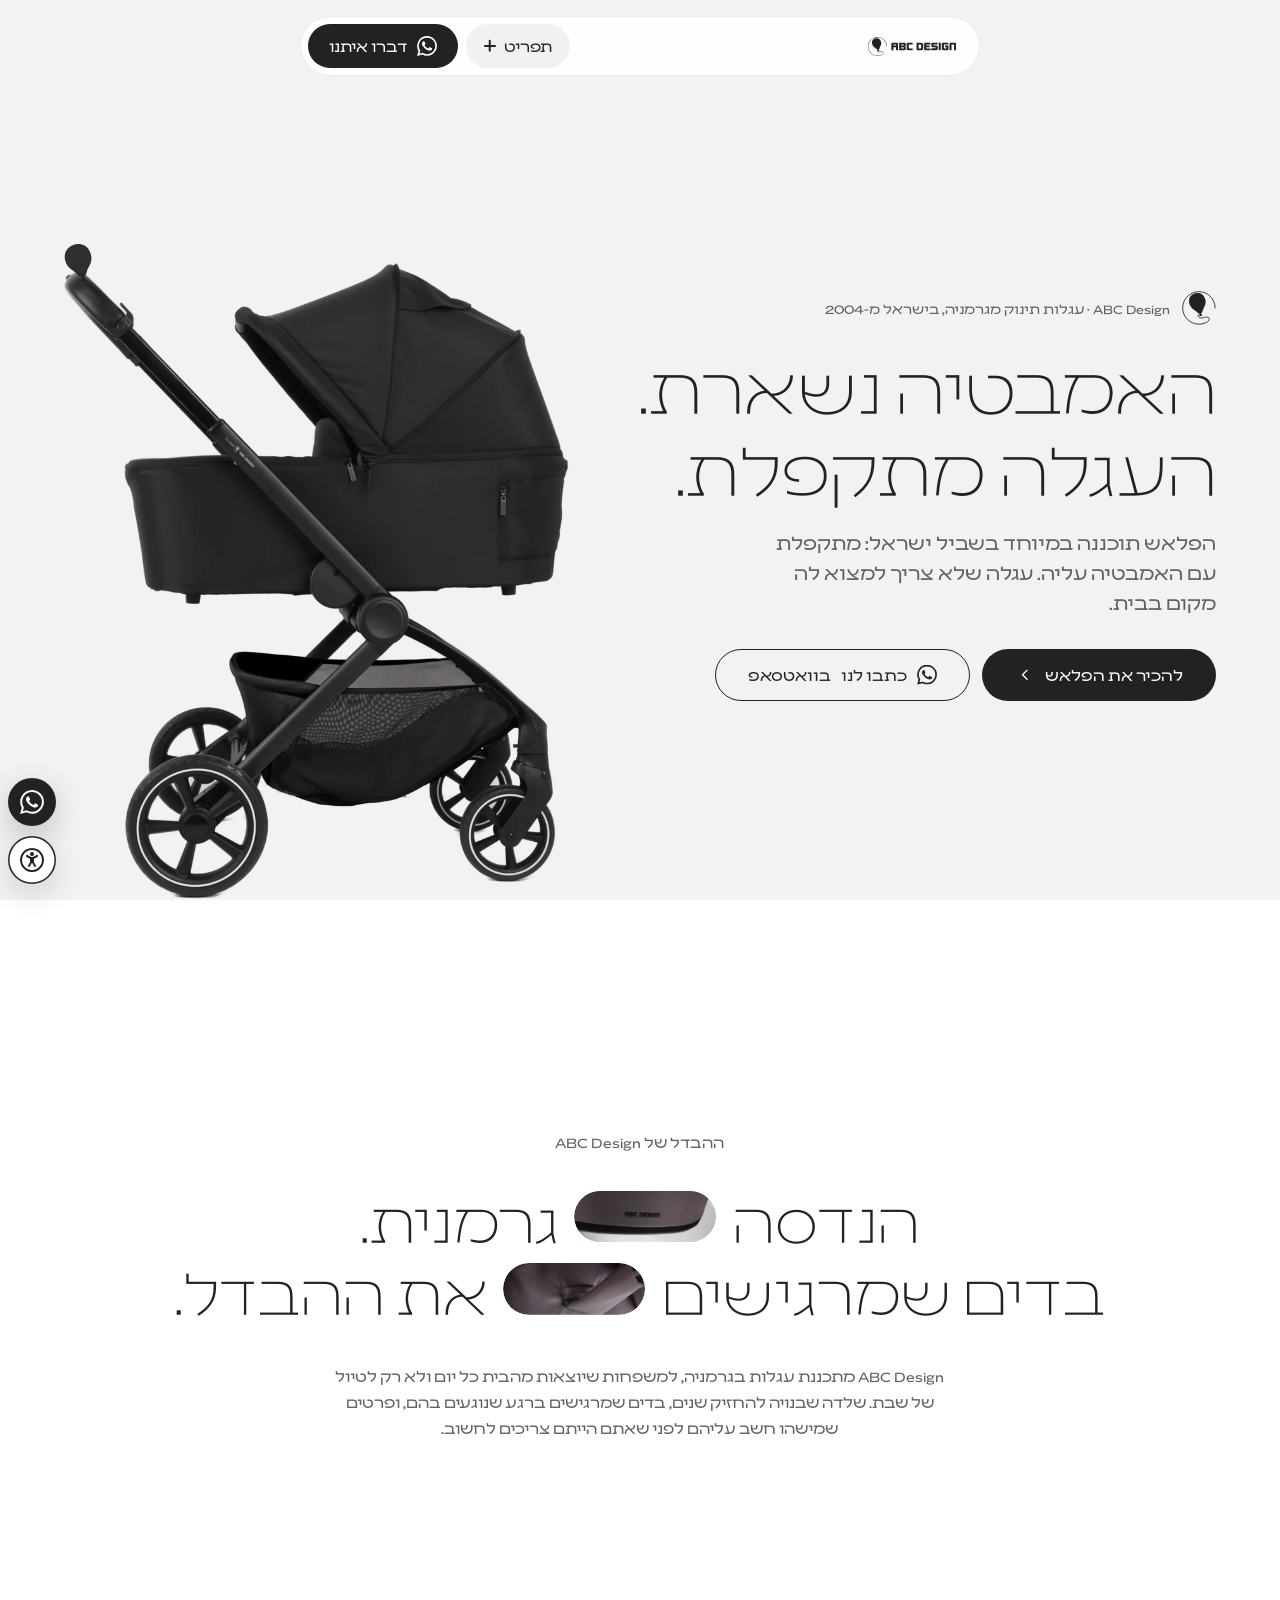
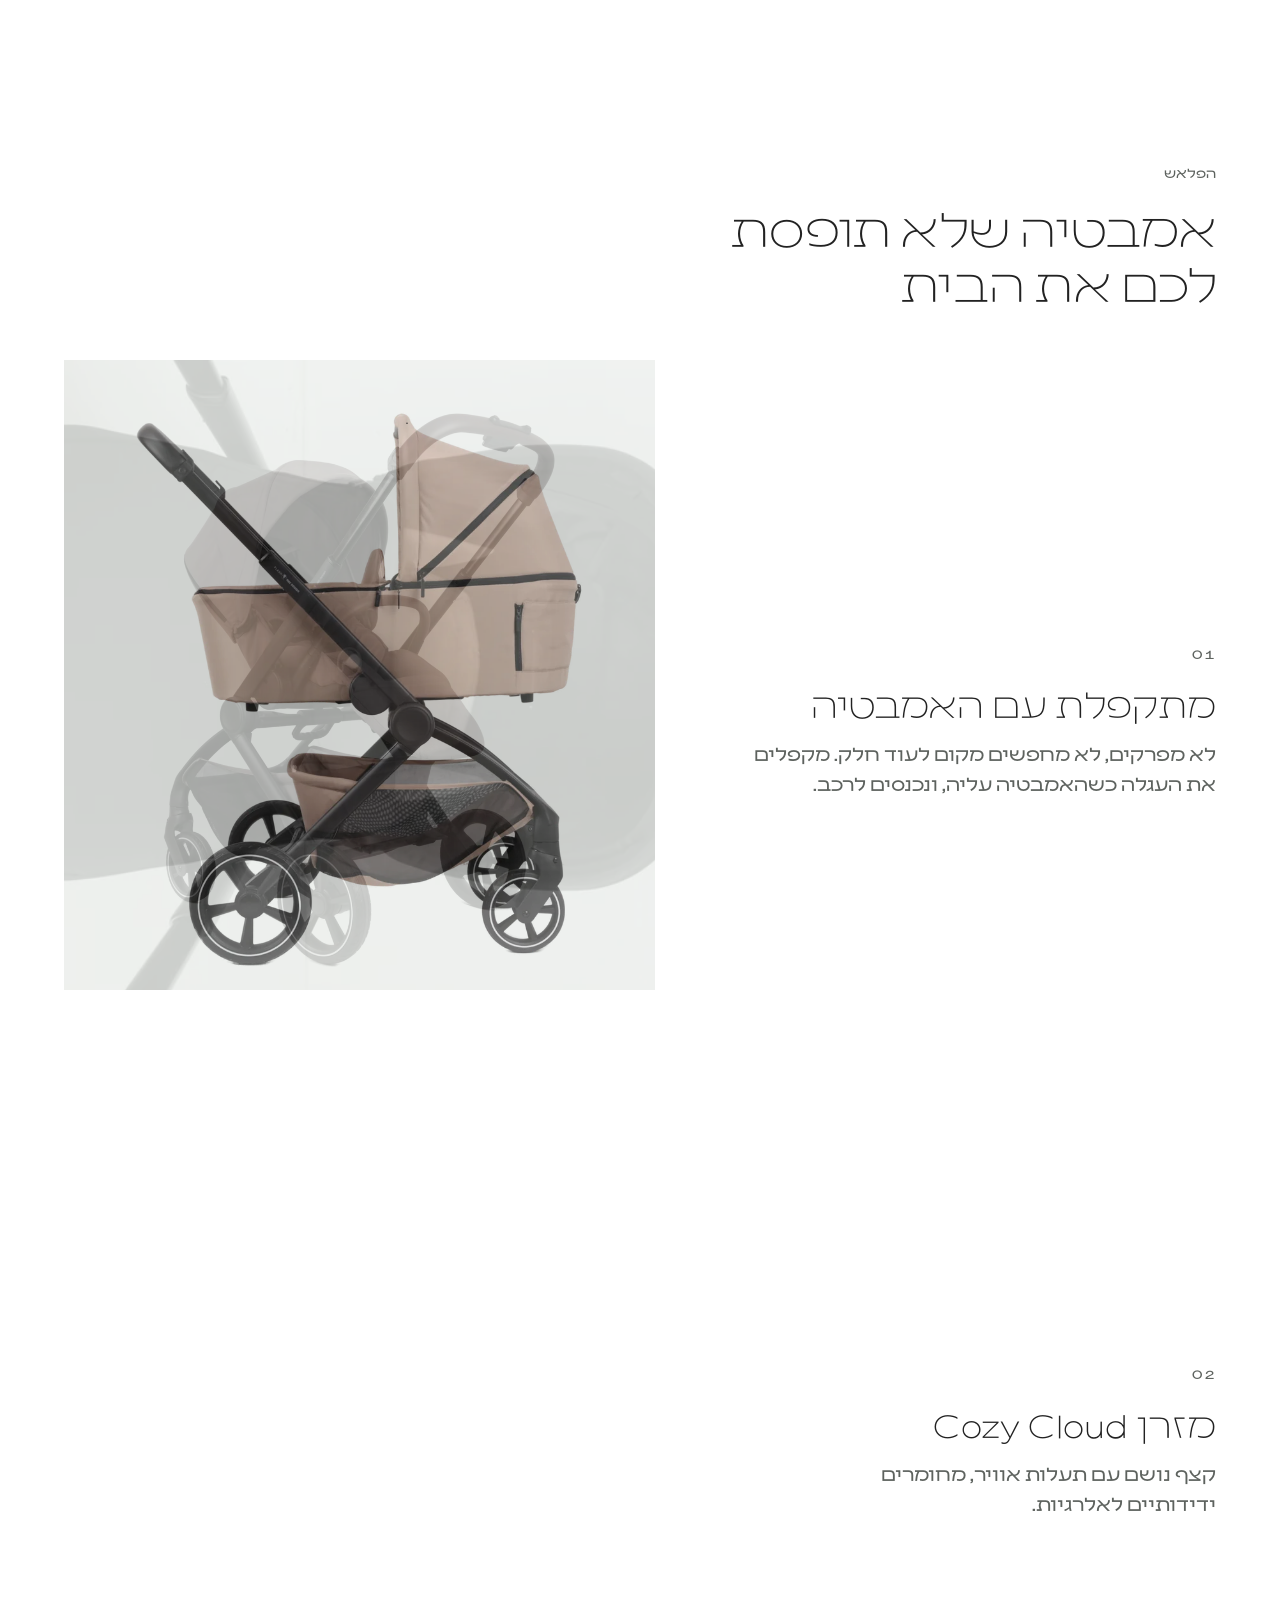
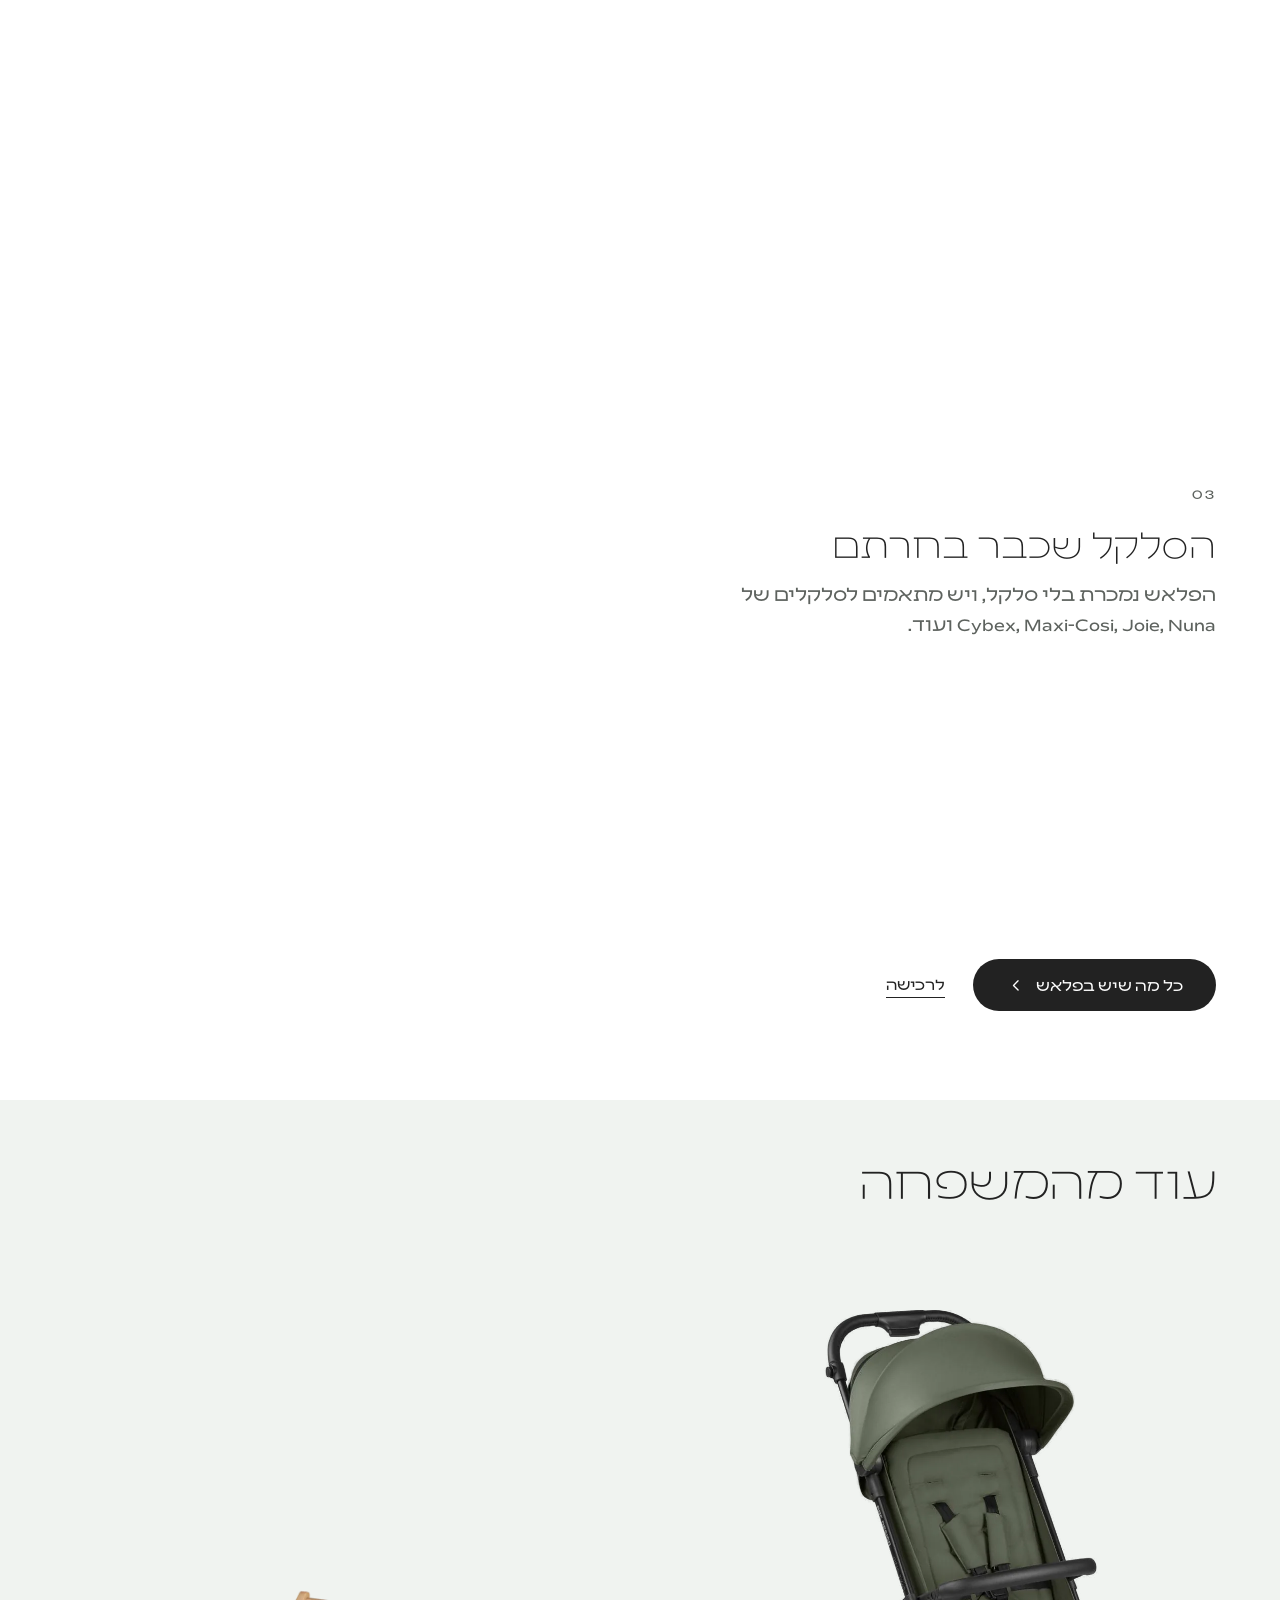
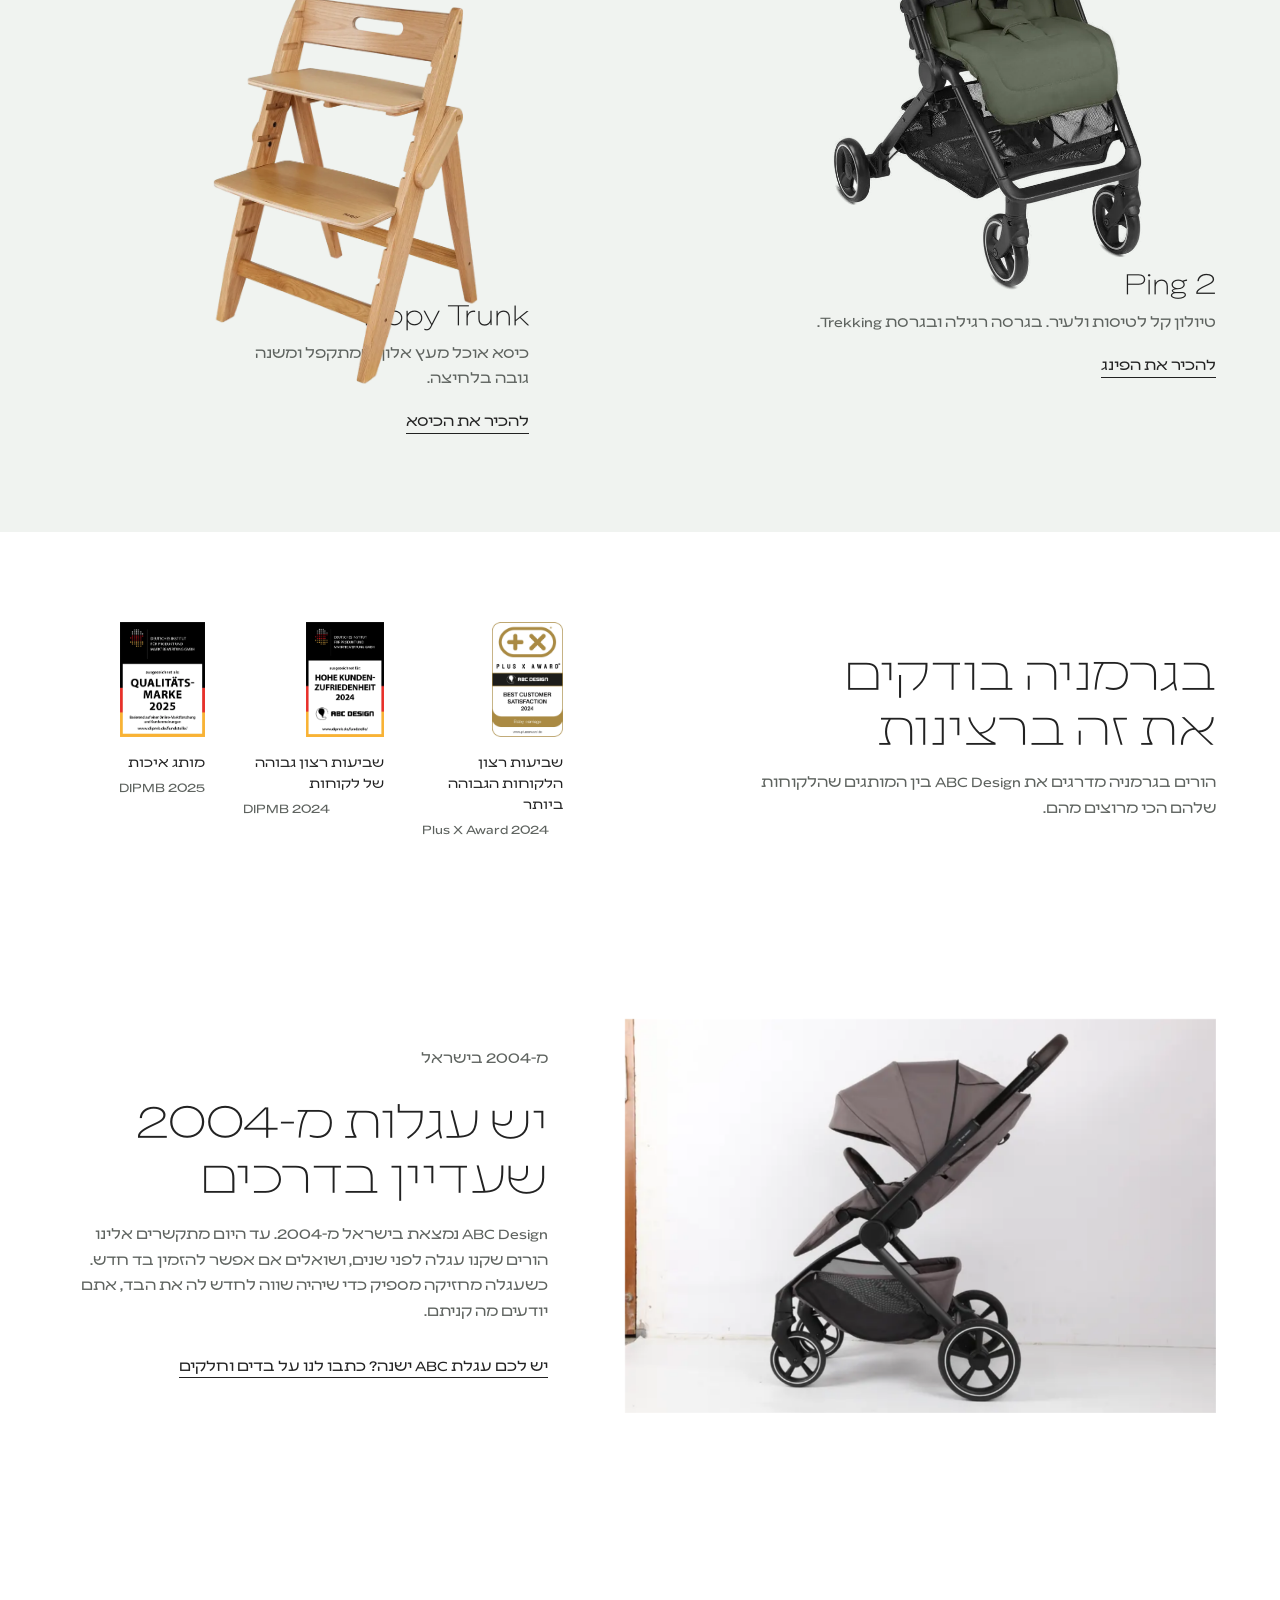
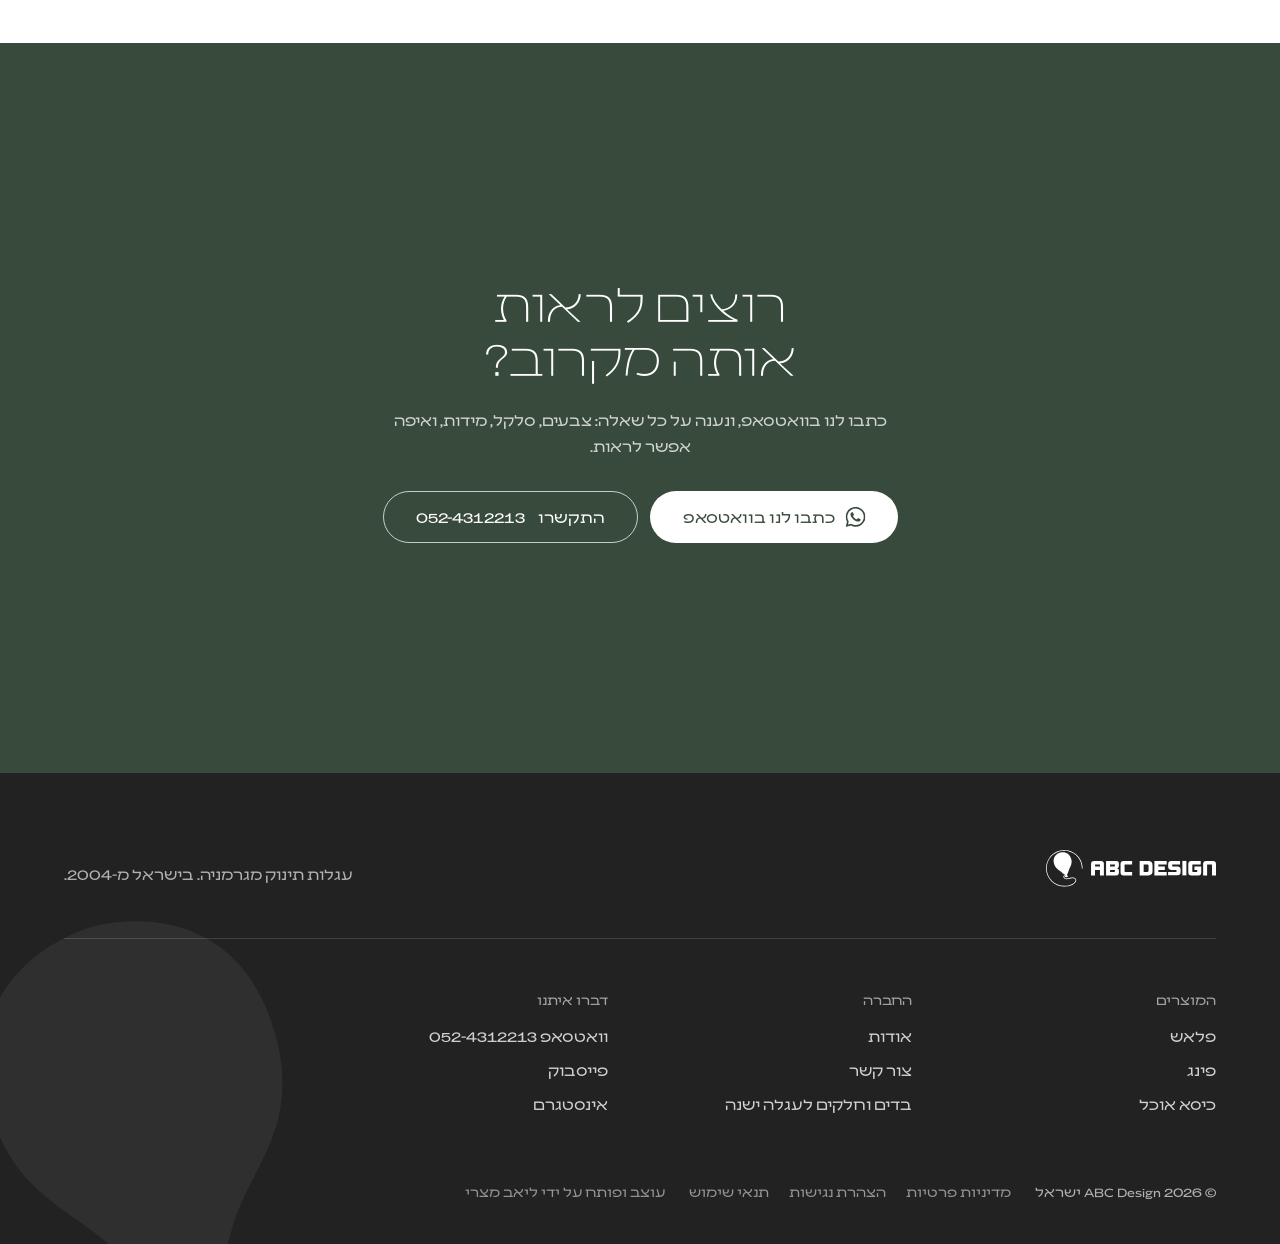
==== index.html @ f79ec525 "ABC Design sketch" ====
<!doctype html>
<html lang="he" dir="rtl" data-motion="expressive">
<head>
<meta charset="utf-8">
<meta name="viewport" content="width=device-width, initial-scale=1">
<title>ABC Design ישראל · עגלות תינוק מגרמניה, בישראל מ-2004</title>
<meta name="description" content="הפלאש של ABC Design תוכננה במיוחד בשביל ישראל: מתקפלת עם האמבטיה עליה. עגלות תינוק מגרמניה, בישראל מ-2004.">
<meta name="robots" content="noindex, nofollow">
<link rel="preload" href="fonts/Leon-Thin.woff2" as="font" type="font/woff2" crossorigin>
<link rel="preload" href="fonts/Leon-Regular.woff2" as="font" type="font/woff2" crossorigin>
<link rel="preload" as="image" type="image/webp" imagesrcset="images/flash-ink-bassinet-800.webp 800w, images/flash-ink-bassinet.webp 1068w" imagesizes="(max-width: 1023px) 70vw, 40vw" fetchpriority="high">
<link rel="stylesheet" href="css/site.css?v=23">
<script>document.documentElement.classList.add("js");if(matchMedia("(prefers-reduced-motion: no-preference)").matches)document.documentElement.classList.add("open-anim");</script>
</head>
<body>
<svg width="0" height="0" style="position:absolute" aria-hidden="true" focusable="false">
  <!-- the ABC mark, taken as-is from _brand/abc-logo.svg (never redrawn by eye) -->
  <symbol id="logo" viewBox="0 0 439 94.6"><g><g><path d="M261.9,56.7c2,0,2.9-1,2.9-3V40.2c0-2-1-3-2.9-3h-9.7v19.6H261.9z M264.2,28.2c3.6,0,6.3,0.9,8.1,2.8 c1.9,1.9,2.8,4.6,2.8,8.2v15.5c0,3.6-0.9,6.3-2.8,8.2c-1.9,1.9-4.6,2.8-8.1,2.8h-22.3V28.2H264.2z"/></g><path d="M84.4,18.1c-6.6-8.4-16-14.4-26.5-16.9C48.4-1,38.7-0.2,29.7,3.4C21,6.9,13.6,12.8,8.3,20.5C2.9,28.4,0,37.7,0,47.3 c0,12.6,4.9,24.4,13.7,33.3c8.8,8.9,20.6,13.9,33.2,14l0.4,0c8.1,0,15.4-1.7,21.8-5.1c7.5-4,10.6-9.5,8.2-14.6 c-1.5-3.3-5.9-4.8-11-3.7c-0.1,0-2.9,0.5-5.9,1.3c-4.5,1.1-7.7,1-7.7,1l-0.1,0c-3.3,0-5.8-2-5.8-4.6c0-1.9,1.4-3.5,3.4-4.2L50.1,65 c-4.3,7-0.3,5.4-0.3,5.4c1.2-0.9,1.8,0,2.8-0.2c0,0,0,0,0.1,0c0,0,0,0,0.1,0c1-0.2,1.3-1.1,2.7-0.7c0,0,4.4,0.3-2.1-5.1l-0.1-0.1 c0.3,0,0.6,0,0.8,0.1c0.5,0.1,1-0.3,1.1-0.8c0.1-0.5-0.3-1-0.8-1.1c-0.1,0-0.3,0-0.5,0c1.5-1.1,3-3.4,4.3-8.5 c2.4-9.5,10.7-15.5,7.1-29.9C59.8,2.8,41.8,5.2,37.1,6.3C34.3,7,15.3,13.2,20.5,34.6C24.1,49,34.3,50.6,41,58 c2,2.2,3.6,3.5,5.1,4.3c0.9,0.5,1.8,0.8,2.7,0.9c-2.3,1.1-3.9,3.2-3.9,5.7c0,3.6,3.4,6.5,7.8,6.5c0.4,0,3.7,0.1,8.3-1 c2.9-0.8,5.7-1.3,5.7-1.3c4.1-0.9,7.8,0.2,8.9,2.6c2.8,6.1-4.9,10.8-7.4,12.1c-6.1,3.2-13.2,4.8-20.9,4.8l-0.4,0 c-12-0.1-23.3-4.9-31.8-13.4c-8.5-8.6-13.2-19.9-13.2-32c0-9.2,2.7-18.1,7.9-25.7C15,14.2,22.1,8.5,30.5,5.2 C39,1.7,48.4,1,57.4,3.1c10,2.3,19.1,8.1,25.4,16.2c6.3,8,9.7,17.9,9.7,28c0,0.5,0.4,1,1,1h0c0.5,0,1-0.4,1-1 C94.5,36.8,90.9,26.4,84.4,18.1"/><polygon points="279.9,65.7 279.9,28.2 311.7,28.2 311.7,37.2 290.1,37.2 290.1,42.5 306.9,42.5 306.9,51.4 290.1,51.4 290.1,56.7 311.7,56.7 311.7,65.7 "/><g><path d="M323.4,51.4c-5.3,0-7.9-2.6-7.9-7.9v-7.4c0-2.7,0.6-4.7,2-5.9c1.3-1.3,3.3-1.9,6-1.9h22.7v8.9h-18.8c-0.6,0-1,0.1-1.2,0.3 c-0.3,0.2-0.4,0.7-0.4,1.3v2.1c0,0.6,0.1,1,0.4,1.3c0.2,0.2,0.7,0.3,1.2,0.3h12.1c2.7,0,4.8,0.6,6.1,1.9c1.3,1.3,2,3.3,2,5.9v7.4 c0,2.7-0.7,4.7-2,5.9c-1.3,1.3-3.3,1.9-6,1.9h-24.3v-8.9h20.4c1.1,0,1.6-0.5,1.6-1.6V53c0-1.1-0.5-1.6-1.6-1.6H323.4z"/></g><rect x="352.2" y="28.2" width="10.3" height="37.4"/><g><path d="M389.1,56.7c0.6,0,1-0.1,1.2-0.3c0.2-0.2,0.3-0.6,0.3-1.1v-3.9h-7.2v-8.9h17.5v15.9c0,2.6-0.6,4.5-1.7,5.6 c-1.1,1.1-3,1.7-5.6,1.7h-18.2c-2.7,0-4.7-0.6-6-1.9c-1.3-1.3-1.9-3.3-1.9-5.9V36.1c0-2.7,0.6-4.7,1.9-5.9c1.3-1.3,3.3-1.9,6-1.9 h24.2v8.9h-20.2c-0.6,0-1,0.1-1.2,0.4c-0.2,0.2-0.3,0.7-0.3,1.2v16.4c0,0.6,0.1,1,0.3,1.2c0.2,0.2,0.6,0.4,1.2,0.4H389.1z"/></g><path d="M137.8,37.2h-9.6c-0.6,0-1,0.1-1.2,0.4c-0.2,0.2-0.3,0.7-0.3,1.2v3.7h12.7v-3.7c0-0.6-0.1-1-0.3-1.2 C138.8,37.3,138.4,37.2,137.8,37.2 M149.6,65.7h-10.3V51.4h-12.7v14.3h-10.3V36.1c0-2.7,0.6-4.7,1.9-5.9c1.3-1.3,3.3-1.9,6-1.9 h17.4c2.7,0,4.7,0.6,6,1.9c1.3,1.3,1.9,3.3,1.9,5.9V65.7z"/><path d="M165.4,51.4v5.3h11.1c0.6,0,1-0.1,1.2-0.4c0.2-0.2,0.3-0.7,0.3-1.2V53c0-0.6-0.1-1-0.3-1.2c-0.2-0.2-0.6-0.4-1.2-0.4H165.4 z M176.5,42.5c0.6,0,1-0.1,1.2-0.4c0.2-0.2,0.3-0.7,0.3-1.2v-2.1c0-0.6-0.1-1-0.3-1.2c-0.2-0.2-0.6-0.4-1.2-0.4h-11.1v5.3H176.5z M188.3,54.2v3.9c0,2.6-0.6,4.6-1.8,5.8c-1.2,1.2-3.2,1.8-5.8,1.8h-25.6V28.2h25.6c2.7,0,4.6,0.6,5.8,1.8c1.2,1.2,1.8,3.1,1.8,5.8 v3.9c0,2.4-0.5,4.1-1.4,5.2c-0.9,1.1-2.5,1.8-4.5,2c2.1,0.2,3.6,0.8,4.5,2C187.8,50.1,188.3,51.8,188.3,54.2"/><path d="M200.4,65.7c-2.7,0-4.7-0.6-6-1.9c-1.3-1.3-1.9-3.3-1.9-5.9V36.1c0-2.7,0.6-4.7,1.9-5.9c1.3-1.3,3.3-1.9,6-1.9h22v8.9h-18 c-0.6,0-1,0.1-1.2,0.4c-0.2,0.2-0.3,0.7-0.3,1.2v16.4c0,0.6,0.1,1,0.3,1.2c0.2,0.2,0.6,0.4,1.2,0.4h18v8.9H200.4z"/><path d="M417.6,37.2c-0.6,0-1,0.1-1.2,0.4c-0.2,0.2-0.3,0.7-0.3,1.2v26.9h-10.3V36.1c0-2.7,0.6-4.7,1.9-5.9c1.3-1.3,3.3-1.9,6-1.9 h17.4c2.7,0,4.7,0.6,6,1.9c1.3,1.3,1.9,3.3,1.9,5.9v29.6h-10.3V38.8c0-0.6-0.1-1-0.3-1.2c-0.2-0.2-0.6-0.4-1.2-0.4H417.6z"/></g></symbol>
  <!-- the balloon alone: segments 29-35 and the knot (16-28) of the mark's path, in absolute coordinates -->
  <symbol id="balloon" viewBox="18 4 52 68"><path d="M53.9,62.5C55.4,61.4,56.9,59.1,58.2,54C60.6,44.5,68.9,38.5,65.3,24.1C59.8,2.8,41.8,5.2,37.1,6.3C34.3,7,15.3,13.2,20.5,34.6C24.1,49,34.3,50.6,41,58C43,60.2,44.6,61.5,46.1,62.3C47,62.8,47.9,63.1,48.8,63.2L50.1,65C45.8,72,49.8,70.4,49.8,70.4C51,69.5,51.6,70.4,52.6,70.2L52.8,70.2C53.8,70,54.1,69.1,55.5,69.5C55.5,69.5,59.9,69.8,53.4,64.4L53.3,64.3Z"/></symbol>
  <symbol id="i-wa" viewBox="0 0 300 300"><path transform="translate(0 300) scale(1 -1)" d="M256 256Q235 277 207.5 288.5Q180 300 151 300Q110 300 76.0 280.0Q42 260 22.0 226.0Q2 192 2.0 151.5Q2 111 22 77L1 0L80 21Q113 3 151 3Q191 3 225.0 23.0Q259 43 279.0 77.0Q299 111 299 151Q299 181 288.0 208.0Q277 235 256 256ZM151 28Q117 28 88 45L83 48L36 35L49 81L46 86Q27 116 27.0 150.5Q27 185 43.5 213.5Q60 242 88.5 258.5Q117 275 151 275Q175 275 198.0 265.5Q221 256 238.5 238.5Q256 221 265.0 198.5Q274 176 274 151Q274 118 257.5 89.5Q241 61 212.5 44.5Q184 28 151 28ZM218 120Q198 131 194.0 132.0Q190 133 188.0 133.0Q186 133 185 130Q181 126 173 116Q170 112 165 115L162 116Q147 123 135.0 133.5Q123 144 114 159Q113 162 113.5 163.5Q114 165 116 167L121 173Q123 175 125 178V179Q127 182 125 186L113 214Q112 218 110.0 219.0Q108 220 106 220H98Q92 220 88 215H87Q82 209 80 204Q75 195 75.0 184.0Q75 173 82 159Q85 152 90 146L91 145Q100 132 111 121Q132 99 154 90Q163 86 174.0 82.5Q185 79 198 81Q204 81 212.5 86.5Q221 92 223.0 98.0Q225 104 225.5 109.0Q226 114 225.5 115.5Q225 117 220 119Z"/></symbol>
  <symbol id="i-a11y" viewBox="0 0 300 300"><path transform="translate(0 300) scale(1 -1)" d="M125 225Q125 235 132.5 242.5Q140 250 150.0 250.0Q160 250 167.5 242.5Q175 235 175.0 225.0Q175 215 167.5 207.5Q160 200 150.0 200.0Q140 200 132.5 207.5Q125 215 125 225ZM300 150Q300 109 280.0 74.5Q260 40 225.5 20.0Q191 0 150.0 0.0Q109 0 74.5 20.0Q40 40 20.0 74.5Q0 109 0.0 150.0Q0 191 20.0 225.5Q40 260 74.5 280.0Q109 300 150.0 300.0Q191 300 225.5 280.0Q260 260 280.0 225.5Q300 191 300 150ZM275 150Q275 184 258.0 212.5Q241 241 212.5 258.0Q184 275 150.0 275.0Q116 275 87.5 258.0Q59 241 42.0 212.5Q25 184 25.0 150.0Q25 116 42.0 87.5Q59 59 87.5 42.0Q116 25 150.0 25.0Q184 25 212.5 42.0Q241 59 258.0 87.5Q275 116 275 150ZM207 211 160 188H140L93 211Q88 213 83.5 211.5Q79 210 76.5 205.5Q74 201 75.5 196.0Q77 191 82 189L125 167V123L102 81Q99 77 100.5 72.0Q102 67 105.5 65.0Q109 63 113 63Q120 63 124 69L148 113H152L177 69Q180 62 187 63Q191 63 194.5 65.0Q198 67 199.5 72.0Q201 77 198 81L175 123V167L218 189Q223 191 224.5 196.0Q226 201 224.0 205.5Q222 210 217.0 211.5Q212 213 207 211Z"/></symbol>
  <symbol id="i-arr" viewBox="0 0 24 24"><path d="M14.5 6.5 9 12l5.5 5.5" fill="none" stroke="currentColor" stroke-width="1.6" stroke-linecap="round" stroke-linejoin="round"/></symbol>
</svg>

<a class="skip" href="#main">דלג לתוכן</a>

<!-- header: MV:hd8, a capsule that opens into the menu -->
<header class="hd h8x" id="hd">
  <div class="h8-card">
    <div class="h8-bar">
      <a class="hlogo" href="index.html" aria-label="ABC Design ישראל, לעמוד הבית" aria-current="page"><svg aria-hidden="true"><use href="#logo"/></svg></a>
      <button class="h8-a11y" type="button" data-a11y-open aria-label="נגישות: התאמות תצוגה"><svg class="ic" aria-hidden="true"><use href="#i-a11y"/></svg></button>
      <button class="h8-toggle" type="button" aria-expanded="false" aria-controls="h8p"><span>תפריט</span><i aria-hidden="true"></i></button>
      <a class="btn btn-solid btn-sm" href="https://wa.me/972524312213" data-wa="היי, הגעתי מהאתר של ABC Design ויש לי שאלה" target="_blank" rel="noopener"><svg class="ic" aria-hidden="true"><use href="#i-wa"/></svg>דברו איתנו</a>
    </div>
    <div class="h8-panel" id="h8p"><div>
      <div class="h8-in">
        <nav class="h8-links" aria-label="ראשי">
          <a href="flash.html">פלאש <small>עגלה</small></a>
          <a href="ping.html">פינג <small>טיולון</small></a>
          <a href="high-chair.html">כיסא אוכל</a>
          <a href="about.html">אודות</a>
          <a href="contact.html">צור קשר</a>
        </nav>
        <div class="h8-side">
          <span>עגלות תינוק מגרמניה. בישראל מ-2004.</span>
          <a href="https://wa.me/972524312213" data-wa="היי, הגעתי מהאתר של ABC Design ויש לי שאלה" target="_blank" rel="noopener">וואטסאפ&nbsp;<span class="tel" dir="ltr">052-4312213</span></a>
          <a class="btn btn-solid btn-sm" href="https://wa.me/972524312213" data-wa="היי, הגעתי מהאתר של ABC Design ויש לי שאלה" target="_blank" rel="noopener"><svg class="ic" aria-hidden="true"><use href="#i-wa"/></svg>דברו איתנו</a>
        </div>
      </div>
    </div></div>
  </div>
</header>

<main id="main" tabindex="-1">
  <!-- the balloon string: MV:g25 (MotionPath) + a drawn stroke. Built by js/site.js on wide screens only -->
  <div class="thread" aria-hidden="true"><svg class="thread-svg"><path class="thread-path"/></svg><svg class="thread-balloon"><use href="#balloon"/></svg></div>

  <!-- 01 · hero, MV:h3 full media: the Flash cut out on the brand's light green surface -->
  <section class="hero" id="hero" aria-labelledby="hero-title">
    <div class="hero-text">
      <p class="kick rv"><svg class="kick-mark" viewBox="0 0 95 95" aria-hidden="true"><use href="#balloon" x="18" y="4" width="52" height="68"/><path class="kick-line" pathLength="1" d="M48.8,63.2C46.5,64.3,44.9,66.4,44.9,68.9C44.9,72.5,48.3,75.4,52.7,75.4C53.1,75.4,56.4,75.5,61,74.4C63.9,73.6,66.7,73.1,66.7,73.1C70.8,72.2,74.5,73.3,75.6,75.7C78.4,81.8,70.7,86.5,68.2,87.8C62.1,91,55,92.6,47.3,92.6L46.9,92.6C34.9,92.5,23.6,87.7,15.1,79.2C6.6,70.6,1.9,59.3,1.9,47.2C1.9,38,4.6,29.1,9.8,21.5C15,14.2,22.1,8.5,30.5,5.2C39,1.7,48.4,1,57.4,3.1C67.4,5.4,76.5,11.2,82.8,19.3C89.1,27.3,92.5,37.2,92.5,47.3"/></svg><span><span class="lat">ABC Design</span> · עגלות תינוק מגרמניה, בישראל מ-2004</span></p>
      <h1 id="hero-title"><span class="hl"><span>האמבטיה נשארת.</span></span><span class="hl"><span>העגלה מתקפלת.</span></span></h1>
      <p class="lead rv" style="--i:2">הפלאש תוכננה במיוחד בשביל ישראל: מתקפלת עם האמבטיה עליה. עגלה שלא צריך למצוא לה מקום בבית.</p>
      <div class="cta rv" style="--i:3">
        <a class="btn btn-solid" href="flash.html">להכיר את הפלאש<svg class="ic ic-arr" aria-hidden="true"><use href="#i-arr"/></svg></a>
        <a class="btn btn-ghost" href="https://wa.me/972524312213" data-wa="היי, הגעתי מהאתר של ABC Design ויש לי שאלה" target="_blank" rel="noopener"><svg class="ic" aria-hidden="true"><use href="#i-wa"/></svg><span class="lg">כתבו לנו </span>בוואטסאפ</a>
      </div>
    </div>
    <figure class="hero-media">
      <img src="images/flash-ink-bassinet.webp" srcset="images/flash-ink-bassinet-800.webp 800w, images/flash-ink-bassinet.webp 1068w" sizes="(max-width: 1023px) 70vw, 40vw" width="1068" height="1344" alt="עגלת הפלאש של ABC Design בצבע Ink, עם האמבטיה מחוברת לשלדה" fetchpriority="high" decoding="async">
    </figure>
  </section>

  <!-- 02 · brand statement, C14 monologue + MV:g152 (an image opens inside the heading). A breath section -->
  <section class="statement" aria-labelledby="st-title">
    <div class="mbt">
      <p class="eyebrow">ההבדל של <span class="lat">ABC Design</span></p>
      <h2 class="mbt-h" id="st-title" aria-label="הנדסה גרמנית. בדים שמרגישים את ההבדל.">
        <span class="mbt-line" aria-hidden="true"><span class="mbt-w">הנדסה</span><span class="mbt-slot"><span class="mbt-pill"><img src="images/fabric-logo.webp" width="640" height="427" alt="" loading="lazy" style="object-position:40% 50%"></span></span><span class="mbt-w">גרמנית.</span></span>
        <span class="mbt-line" aria-hidden="true"><span class="mbt-w">בדים שמרגישים</span><span class="mbt-slot"><span class="mbt-pill"><img src="images/fabric-hand.webp" width="640" height="427" alt="" loading="lazy" style="object-position:50% 45%"></span></span><span class="mbt-w">את ההבדל.</span></span>
      </h2>
      <p class="mbt-cap reveal">ABC Design מתכננת עגלות בגרמניה, למשפחות שיוצאות מהבית כל יום ולא רק לטיול של שבת. שלדה שבנויה להחזיק שנים, בדים שמרגישים ברגע שנוגעים בהם, ופרטים שמישהו חשב עליהם לפני שאתם הייתם צריכים לחשוב.</p>
    </div>
  </section>

  <!-- 03 · the Flash, C11 sticky split + MV:g05 (the photo changes with the text) -->
  <section class="flash" id="flash" aria-labelledby="fl-title">
    <header class="sec-head reveal">
      <p class="kick">הפלאש</p>
      <h2 id="fl-title">אמבטיה שלא תופסת לכם את הבית</h2>
    </header>
    <div class="sync">
      <div class="sync-texts">
        <div class="block sync-t"><span class="num lat">01</span><h3>מתקפלת עם האמבטיה</h3><p>לא מפרקים, לא מחפשים מקום לעוד חלק. מקפלים את העגלה כשהאמבטיה עליה, ונכנסים לרכב.</p></div>
        <div class="block sync-t"><span class="num lat">02</span><h3>מזרן <span class="lat">Cozy Cloud</span></h3><p>קצף נושם עם תעלות אוויר, מחומרים ידידותיים לאלרגיות.</p></div>
        <div class="block sync-t"><span class="num lat">03</span><h3>הסלקל שכבר בחרתם</h3><p>הפלאש נמכרת בלי סלקל, ויש מתאמים לסלקלים של <span class="lat" dir="ltr">Cybex, Maxi-Cosi, Joie, Nuna</span> ועוד.</p></div>
      </div>
      <div class="sync-media">
        <figure class="si si-1 si-cut"><img src="images/flash-beige-bassinet.webp" srcset="images/flash-beige-bassinet-700.webp 700w, images/flash-beige-bassinet.webp 1211w" sizes="(max-width: 767px) 60vw, 40vw" width="1211" height="1500" alt="הפלאש בצבע Light beige עם האמבטיה על השלדה" decoding="async"></figure>
        <figure class="si si-2"><img src="images/flash-cozy.webp" srcset="images/flash-cozy-800.webp 800w, images/flash-cozy.webp 1600w" sizes="(max-width: 767px) 100vw, 45vw" width="1600" height="1067" alt="מבט מלמעלה אל תוך האמבטיה של הפלאש" decoding="async"></figure>
        <figure class="si si-3 si-cut"><img src="images/flash-falcon-seat.webp" srcset="images/flash-falcon-seat-700.webp 700w, images/flash-falcon-seat.webp 1035w" sizes="(max-width: 767px) 60vw, 40vw" width="1035" height="1461" alt="הפלאש בצבע Falcon עם מושב הטיולון" decoding="async"></figure>
      </div>
    </div>
    <div class="flash-cta reveal">
      <a class="btn btn-solid" href="flash.html">כל מה שיש בפלאש<svg class="ic ic-arr" aria-hidden="true"><use href="#i-arr"/></svg></a>
      <!-- TODO(קובי): לאן "לרכישה" מוביל עד שאתר המכירות קיים -->
      <a class="tlink" href="https://babyboss.co.il/" target="_blank" rel="noopener">לרכישה</a>
    </div>
  </section>

  <!-- 04 · more from the family, C9 floating layers + MV:g12 (depth parallax) -->
  <section class="family" aria-labelledby="fm-title">
    <header class="sec-head reveal">
      <h2 id="fm-title">עוד מהמשפחה</h2>
    </header>
    <div class="fam-grid">
      <article class="fam fam-ping reveal">
        <a class="fam-media" href="ping.html" tabindex="-1" aria-hidden="true"><img class="layer" data-depth="0.25" src="images/ping2-green.webp" width="632" height="1145" alt="" loading="lazy" decoding="async"></a>
        <h3 class="lat">Ping 2</h3>
        <p>טיולון קל לטיסות ולעיר. בגרסה רגילה ובגרסת <span class="lat">Trekking</span>.</p>
        <a class="tlink" href="ping.html">להכיר את הפינג</a>
      </article>
      <article class="fam fam-yippy reveal" style="--i:1">
        <a class="fam-media" href="high-chair.html" tabindex="-1" aria-hidden="true"><img class="layer" data-depth="0.5" src="images/yippy-oak.webp" srcset="images/yippy-oak-600.webp 600w, images/yippy-oak.webp 1100w" sizes="(max-width: 767px) 60vw, 30vw" width="1100" height="1637" alt="" loading="lazy" decoding="async"></a>
        <h3 class="lat">Yippy Trunk</h3>
        <p>כיסא אוכל מעץ אלון, שמתקפל ומשנה גובה בלחיצה.</p>
        <a class="tlink" href="high-chair.html">להכיר את הכיסא</a>
      </article>
    </div>
  </section>

  <!-- 05 · awards, C10 band. A quiet breath -->
  <section class="awards" aria-labelledby="aw-title">
    <div class="aw-text reveal">
      <h2 id="aw-title">בגרמניה בודקים את זה ברצינות</h2>
      <p>הורים בגרמניה מדרגים את <span class="lat">ABC Design</span> בין המותגים שהלקוחות שלהם הכי מרוצים מהם.</p>
    </div>
    <ul class="aw-list reveal" style="--i:1">
      <li><img src="images/award-1.webp" width="742" height="1200" alt="Plus X Award 2024, Best Customer Satisfaction" loading="lazy"><span><b>שביעות רצון הלקוחות הגבוהה ביותר</b><span class="lat" dir="ltr">Plus X Award 2024</span></span></li>
      <li><img src="images/award-2.webp" width="813" height="1200" alt="DIPMB, Hohe Kundenzufriedenheit 2024" loading="lazy"><span><b>שביעות רצון גבוהה של לקוחות</b><span class="lat" dir="ltr">DIPMB 2024</span></span></li>
      <li><img src="images/award-3.webp" width="885" height="1200" alt="DIPMB, Qualitätsmarke 2025" loading="lazy"><span><b>מותג איכות</b><span class="lat" dir="ltr">DIPMB 2025</span></span></li>
    </ul>
  </section>

  <!-- 06 · since 2004, C8 editorial -->
  <section class="heritage" aria-labelledby="hr-title">
    <figure class="hr-media reveal"><img src="images/flash-falcon-studio.webp" srcset="images/flash-falcon-studio-900.webp 900w, images/flash-falcon-studio.webp 1700w" sizes="(max-width: 767px) 100vw, 50vw" width="1700" height="1133" alt="הפלאש בצבע Falcon, מבט מהצד" loading="lazy" decoding="async"></figure>
    <div class="hr-text reveal" style="--i:1">
      <p class="kick">מ-2004 בישראל</p>
      <h2 id="hr-title">יש עגלות מ-2004 שעדיין בדרכים</h2>
      <p><span class="lat">ABC Design</span> נמצאת בישראל מ-2004. עד היום מתקשרים אלינו הורים שקנו עגלה לפני שנים, ושואלים אם אפשר להזמין בד חדש. כשעגלה מחזיקה מספיק כדי שיהיה שווה לחדש לה את הבד, אתם יודעים מה קניתם.</p>
      <a class="tlink" href="https://wa.me/972524312213" data-wa="היי, יש לי עגלת ABC Design ואני מחפש/ת בדים או חלקים" target="_blank" rel="noopener"><span>יש לכם עגלת ABC ישנה? כתבו לנו על בדים וחלקים</span></a>
    </div>
  </section>

  <!-- 07 · closing -->
  <section class="closing" id="closing" aria-labelledby="cl-title">
    <h2 id="cl-title" class="reveal">רוצים לראות אותה מקרוב?</h2>
    <p class="reveal" style="--i:1">כתבו לנו בוואטסאפ, ונענה על כל שאלה: צבעים, סלקל, מידות, ואיפה אפשר לראות.</p>
    <div class="cta reveal" style="--i:2">
      <a class="btn btn-light" href="https://wa.me/972524312213" data-wa="היי, הגעתי מהאתר של ABC Design ויש לי שאלה" target="_blank" rel="noopener"><svg class="ic" aria-hidden="true"><use href="#i-wa"/></svg>כתבו לנו בוואטסאפ</a>
      <!-- TODO(קובי): מספר הטלפון של ABC. בינתיים המספר של הוואטסאפ -->
      <a class="btn btn-ghost-light" href="tel:+972524312213">התקשרו&nbsp;<span class="tel" dir="ltr">052-4312213</span></a>
    </div>
  </section>
</main>

<!-- footer: MV:ft8, the brand signature: the whole balloon mark, quiet, in an empty area -->
<footer class="ftw ft8" id="ft">
  <svg class="ft8-mark" aria-hidden="true"><use href="#balloon"/></svg>
  <div class="ft8-top ft-rv">
    <a class="ft-logo" href="index.html" aria-label="ABC Design ישראל, לעמוד הבית"><svg aria-hidden="true"><use href="#logo"/></svg></a>
    <p>עגלות תינוק מגרמניה. בישראל מ-2004.</p>
  </div>
  <div class="ft8-row ft-rv" style="--i:1">
    <div><h3>המוצרים</h3><ul><li><a href="flash.html">פלאש</a></li><li><a href="ping.html">פינג</a></li><li><a href="high-chair.html">כיסא אוכל</a></li></ul></div>
    <div><h3>החברה</h3><ul><li><a href="about.html">אודות</a></li><li><a href="contact.html">צור קשר</a></li><li><a href="https://wa.me/972524312213" data-wa="היי, יש לי עגלת ABC Design ואני מחפש/ת בדים או חלקים" target="_blank" rel="noopener">בדים וחלקים לעגלה ישנה</a></li></ul></div>
    <div><h3>דברו איתנו</h3><ul><li><a href="https://wa.me/972524312213" data-wa="היי, הגעתי מהאתר של ABC Design ויש לי שאלה" target="_blank" rel="noopener">וואטסאפ&nbsp;<span class="tel" dir="ltr">052-4312213</span></a></li><li><a href="https://www.facebook.com/abcdesignisrael" target="_blank" rel="noopener">פייסבוק</a></li><li><a href="https://www.instagram.com/abcdesignil" target="_blank" rel="noopener">אינסטגרם</a></li></ul></div>
  </div>
  <div class="ft-legal">
    <p>© <span data-year>2026</span> <span class="lat">ABC Design</span> ישראל</p>
    <nav aria-label="מסמכים"><a href="privacy.html">מדיניות פרטיות</a><a href="accessibility.html">הצהרת נגישות</a><a href="terms.html">תנאי שימוש</a></nav>
    <p class="ft-credit"><a href="https://liavmatzri.co.il" rel="noopener" target="_blank">עוצב ופותח על ידי ליאב מצרי</a></p>
  </div>
</footer>

<div class="fabs" id="fabs">
  <a class="fab fab-wa" href="https://wa.me/972524312213" data-wa="היי, הגעתי מהאתר של ABC Design ויש לי שאלה" target="_blank" rel="noopener" aria-label="כתבו לנו בוואטסאפ"><svg class="ic" aria-hidden="true"><use href="#i-wa"/></svg><span class="fab-tip" aria-hidden="true">כתבו לנו בוואטסאפ</span></a>
  <a class="fab fab-a11y" href="accessibility.html" aria-label="התאמות תצוגה"><svg class="ic" aria-hidden="true"><use href="#i-a11y"/></svg></a>
</div>

<script src="vendor/gsap.min.js"></script>
<script src="vendor/ScrollTrigger.min.js"></script>
<script src="vendor/MotionPathPlugin.min.js"></script>
<script src="vendor/Flip.min.js"></script>
<script src="js/site.js?v=10" defer></script>
<script src="js/a11y.js?v=1" defer></script>
<script src="js/snap-icons.js?v=1" defer></script>
</body>
</html>
---- css/site.css ----
/* ABC Design Israel · home page (design-dna, 15.10.2026)
   Concept: a balloon. Everything is light, floating and quiet; the string of the mark is the thread that ties the sections.
   Frame: fluid (MV:fluid). Language: sister to Baby Boss (MV:s05), in ABC's own colours: black, white, the German site's
   light green paper and its forest green. Round controls, because the brand is a balloon; square media.
   Type: Leon (pair L3): headings Leon 100, body Leon 400. Factor 1.101 is inside the sizes, lambda .84 inside the line heights.
   Header MV:hd8 (a capsule that opens into the menu). Hero MV:h3 (full media). Footer MV:ft8 (the brand signature).
   Moves: the balloon string (MV:g25 + a drawn stroke), MV:g152 on the statement, MV:g05 on the Flash, MV:g12 on the family. */

/* ---------- fonts (Fontup licence: never in a public repo, never sent to the client as files) ---------- */
@font-face { font-family: "Leon"; src: url("../fonts/Leon-Thin.woff2") format("woff2"); font-weight: 100; font-display: swap; }
@font-face { font-family: "Leon"; src: url("../fonts/Leon-Regular.woff2") format("woff2"); font-weight: 400; font-display: swap; }

/* ---------- tokens ---------- */
:root {
  --a11y-scale: 1;
  --f-display: "Leon", system-ui, -apple-system, "Segoe UI", Arial, sans-serif;
  --f-text: "Leon", system-ui, -apple-system, "Segoe UI", Arial, sans-serif;

  /* measured from abc-design.de: text #222, the light green surface, the forest green. No accent: the photo brings the colour */
  --ink: #222222;
  --text: #2b2d2b;
  --muted: #5d625e;          /* 6.1:1 on white, 5.5:1 on the paper */
  --surface: #ffffff;
  --paper: #f0f3f0;
  --forest: #384a3c;
  --sun: #fedc70;             /* the German site's offer tag: the one yellow, for the gift */
  --line: #dfe4df;
  --on-dark: #ffffff;
  --on-dark-muted: rgba(255,255,255,.78);
  --focus: 0 0 0 2px var(--surface), 0 0 0 4px var(--ink);

  --r-control: 999px;        /* the balloon: every control is round */
  --r-media: 0px;
  --ease: cubic-bezier(.2,.6,.2,1);
  --ease-io: cubic-bezier(.76,0,.24,1);

  --gutter: clamp(24px, 5vw, 96px);
  --sec: clamp(64px, 7vw, 160px);
  --sec-breath: clamp(112px, 18vw, 320px);
  --gap-s: clamp(14px, 1vw, 24px);
  --gap-m: clamp(20px, 2vw, 48px);
  --measure: clamp(560px, 36vw, 880px);

  /* type x1.101 (Leon reads a little small). The hero size depends on width AND height: it has to fit a 1280x720 laptop */
  --fs-hero: calc(clamp(52px, min(5.2vw, 7.5vh) + .55rem, 150px) * var(--a11y-scale));
  --fs-h2: calc(clamp(42px, 3.52vw + .55rem, 101px) * var(--a11y-scale));
  --fs-h3: calc(clamp(21px, .66vw + .88rem, 29px) * var(--a11y-scale));
  --fs-lead: calc(clamp(19px, .39vw + .94rem, 24px) * var(--a11y-scale));
  --fs-body: calc(clamp(15px, .2vw + .85rem, 18px) * var(--a11y-scale));
  --fs-small: calc(clamp(15px, .22vw + .83rem, 18px) * var(--a11y-scale));
  --fs-micro: calc(clamp(14px, .17vw + .77rem, 16.5px) * var(--a11y-scale));

  --hdr: 92px;               /* the capsule: 16px above it, 60px tall, 16px of air */
}
@media (max-width: 767px) {
  :root {
    --fs-hero: calc(clamp(40px, 11.4vw, 56px) * var(--a11y-scale));
    --fs-h2: calc(clamp(34px, 9.4vw, 42px) * var(--a11y-scale));
    --hdr: 84px;
  }
}

/* ---------- base ---------- */
*, *::before, *::after { box-sizing: border-box; }
html { -webkit-text-size-adjust: 100%; overflow-x: clip; background: var(--surface); }
body { margin: 0; overflow-x: clip; background: var(--surface); color: var(--text); font-family: var(--f-text); font-size: var(--fs-body); font-weight: 400; line-height: 1.55; -webkit-font-smoothing: antialiased; text-rendering: optimizeLegibility; }
img { display: block; max-width: 100%; height: auto; }
a { color: inherit; }
button { font: inherit; color: inherit; }
h1, h2 { margin: 0; font-family: var(--f-display); font-weight: 100; letter-spacing: -.01em; color: var(--ink); text-wrap: balance; }
h1 { font-size: var(--fs-hero); line-height: .98; }
h2 { font-size: var(--fs-h2); line-height: 1.02; }
h3 { margin: 0; font-family: var(--f-text); font-size: var(--fs-h3); font-weight: 400; line-height: 1.3; color: var(--ink); }
p { margin: 0; text-wrap: pretty; }
p .lat, li .lat { white-space: nowrap; }      /* "ABC Design" never splits across lines inside a sentence */
:focus-visible { outline: none; box-shadow: var(--focus); }
main:focus { outline: none; }
.skip { position: fixed; top: 12px; inset-inline-start: 12px; z-index: 200; display: inline-flex; align-items: center; min-height: 44px; padding: 0 20px; border-radius: var(--r-control); background: var(--ink); color: var(--on-dark); text-decoration: none; transform: translateY(-160%); transition: transform .2s var(--ease); }
.skip:focus-visible { transform: none; }
.ic { display: inline-block; flex: none; width: 24px; height: 24px; fill: currentColor; vertical-align: middle; }
.tel { unicode-bidi: isolate; white-space: nowrap; }

/* ---------- buttons ---------- */
.btn { display: inline-flex; align-items: center; justify-content: center; gap: 10px; min-height: 52px; padding: 0 32px; border: 1px solid transparent; border-radius: var(--r-control); font-family: var(--f-text); font-size: calc(16.5px * var(--a11y-scale)); font-weight: 400; line-height: 1.2; text-decoration: none; white-space: nowrap; cursor: pointer;
  transition: background-color .18s var(--ease), border-color .18s var(--ease), color .18s var(--ease), transform .12s var(--ease); }
.btn:active { transform: scale(.98); }
.btn-sm { min-height: 44px; padding: 0 20px; font-size: var(--fs-small); }
.btn-solid { background: var(--ink); color: var(--on-dark); }
.btn-ghost { background: transparent; border-color: currentColor; color: var(--ink); }
.btn-light { background: var(--surface); color: var(--forest); }
.btn-ghost-light { background: transparent; border-color: rgba(255,255,255,.72); color: var(--on-dark); }
.btn .ic { width: 20px; height: 20px; }
.ic-arr { transition: transform .2s var(--ease); }
@media (hover: hover) and (pointer: fine) {
  .btn-solid:hover { background: #3b3d3b; }
  .btn-ghost:hover { background: var(--ink); border-color: var(--ink); color: var(--on-dark); }
  .btn-light:hover { background: var(--paper); }
  .btn-ghost-light:hover { background: var(--on-dark); border-color: var(--on-dark); color: var(--forest); }
  .btn:hover .ic-arr { transform: translateX(-4px); }
}
.tlink { display: inline-flex; align-items: center; min-height: 44px; font-size: var(--fs-small); color: var(--ink); text-decoration: none;
  background-image: linear-gradient(currentColor, currentColor); background-repeat: no-repeat; background-size: 100% 1px; background-position: 100% calc(100% - 9px);
  transition: background-size .3s var(--ease); }
@media (hover: hover) and (pointer: fine) { .tlink:hover { background-size: 0 1px; } }

/* ---------- header: MV:hd8, a capsule that opens into the menu. Fixed on a real site, with headroom ---------- */
.h8x { position: fixed; z-index: 50; top: 16px; inset-inline: 0; margin-inline: auto; width: min(680px, calc(100% - 32px)); color: var(--ink); transition: transform .45s var(--ease); }
.h8x.is-hidden { transform: translateY(calc(-100% - 32px)); }
.h8-card { position: relative; isolation: isolate; border-radius: 30px; overflow: hidden; transition: border-radius .4s var(--ease); }
.h8-card::before { content: ""; position: absolute; inset: 0; z-index: -1; border-radius: inherit; background: color-mix(in srgb, var(--surface) 86%, transparent);
  backdrop-filter: blur(14px) saturate(1.4); -webkit-backdrop-filter: blur(14px) saturate(1.4); border: 1px solid color-mix(in srgb, var(--ink) 9%, transparent);
  box-shadow: 0 10px 32px color-mix(in srgb, var(--ink) 7%, transparent); transition: background-color .3s var(--ease), box-shadow .3s var(--ease); }
.h8x.menu-open .h8-card { border-radius: 26px; }
.h8x.menu-open .h8-card::before { background: color-mix(in srgb, var(--surface) 97%, transparent); box-shadow: 0 24px 64px color-mix(in srgb, var(--ink) 18%, transparent); }
.h8-bar { display: flex; align-items: center; gap: 8px; min-height: 60px; padding: 8px; padding-inline-start: 24px; }
.hlogo { display: inline-flex; align-items: center; min-height: 44px; color: var(--ink); }
.hlogo svg { display: block; height: 19px; width: auto; aspect-ratio: 439 / 94.6; fill: currentColor; }
.h8-toggle { margin-inline-start: auto; display: inline-flex; align-items: center; gap: 8px; min-height: 44px; padding: 0 18px; border: 0; border-radius: var(--r-control);
  background: color-mix(in srgb, var(--ink) 6%, transparent); color: var(--ink); font-size: var(--fs-small); cursor: pointer; transition: background-color .15s var(--ease); }
.h8-toggle i { position: relative; width: 12px; height: 12px; transition: transform .35s var(--ease); }
.h8-toggle i::before, .h8-toggle i::after { content: ""; position: absolute; inset-inline: 0; top: 5px; height: 1.5px; border-radius: 2px; background: currentColor; }
.h8-toggle i::after { transform: rotate(90deg); }
.h8x.menu-open .h8-toggle i { transform: rotate(45deg); }
@media (hover: hover) and (pointer: fine) { .h8-toggle:hover { background: color-mix(in srgb, var(--ink) 11%, transparent); } }
.h8-a11y { display: none; width: 44px; height: 44px; border: 0; border-radius: var(--r-control); background: none; place-items: center; color: var(--ink); cursor: pointer; }
.h8-panel { display: grid; grid-template-rows: 0fr; transition: grid-template-rows .45s var(--ease); }
.h8x.menu-open .h8-panel { grid-template-rows: 1fr; }
.h8-panel > div { overflow: hidden; visibility: hidden; transition: visibility 0s .45s; }   /* closed: hidden once it has folded */
.h8x.menu-open .h8-panel > div { visibility: visible; transition-delay: 0s; }
.h8-in { display: grid; grid-template-columns: 1.3fr 1fr; gap: 24px; padding: 8px 24px 24px; }
.h8-links a { display: flex; align-items: baseline; gap: 10px; padding: 6px 0; font-family: var(--f-display); font-size: calc(clamp(30px, 2.8vw, 38px) * var(--a11y-scale)); font-weight: 100; line-height: 1.1; color: inherit; text-decoration: none; opacity: 0; transform: translateY(12px);
  transition: opacity .15s var(--ease), transform .15s var(--ease), color .15s var(--ease); }
.h8-links small { font-family: var(--f-text); font-size: var(--fs-micro); font-weight: 400; color: var(--muted); }
.h8x.menu-open .h8-links a { opacity: 1; transform: none; transition-duration: .4s, .4s, .15s; transition-delay: calc(.12s + var(--i) * 45ms), calc(.12s + var(--i) * 45ms), 0s; }
.h8-side { display: flex; flex-direction: column; justify-content: flex-end; align-items: flex-start; gap: 8px; font-size: var(--fs-small); line-height: 1.5; color: var(--muted); opacity: 0; transition: opacity .15s var(--ease); }
.h8-side a { color: var(--ink); text-decoration: none; }
.h8-side a:not(.btn) { position: relative; padding-block: 4px; margin-block: -4px; }
.h8-side a:not(.btn)::after { content: ""; position: absolute; inset: -8px 0; }
.h8-side .btn { display: none; color: var(--on-dark); }
.h8x.menu-open .h8-side { opacity: 1; transition: opacity .4s var(--ease) .3s; }
@media (hover: hover) and (pointer: fine) { .h8-links a:hover { color: var(--forest); } }
@media (max-width: 700px) {
  .h8-side .btn { display: inline-flex; }
  .h8-bar .btn { display: none; }
  .h8-bar { padding-inline-start: 20px; }
  .h8-in { grid-template-columns: 1fr; padding: 8px 20px 20px; }
}
@media (max-width: 767px) { .h8-a11y { display: grid; } }
@media (prefers-reduced-motion: reduce) { .h8x, .h8x * { transition-duration: .01ms !important; transition-delay: 0s !important; } }

/* ---------- hero: MV:h3, full media. The Flash in Ink, cut out on the brand's light green, the words on the start side ---------- */
.hero { position: relative; min-height: 100svh; display: grid; grid-template-columns: minmax(0, 1.08fr) minmax(0, .92fr); align-items: center; column-gap: clamp(24px, 4vw, 96px);
  padding: var(--hdr) var(--gutter) 0; background: var(--paper); overflow: hidden; }
.hero-text { display: grid; justify-items: start; gap: clamp(16px, 2.6vh, 32px); padding-block: clamp(16px, 4vh, 64px); /* qa-allow: sec, the first screen is fitted to the viewport height (hero-fit), not to the section rhythm */ }
.kick { display: flex; align-items: center; gap: 12px; font-size: var(--fs-micro); color: var(--muted); }
.kick-mark { flex: none; width: 34px; height: 34px; fill: var(--ink); }
.kick-line { fill: none; stroke: var(--ink); stroke-width: 2.4; stroke-linecap: round; }
.hero h1 { max-width: 13ch; }
.hl { display: block; overflow: hidden; padding-block: .1em .14em; margin-block: -.1em -.14em; }   /* room for the ascenders while the line rises */
.hl > span { display: block; }
.lead { max-width: 34ch; font-size: var(--fs-lead); line-height: 1.5; color: var(--muted); }
.cta { display: flex; flex-wrap: wrap; gap: 12px; }
.hero .cta { margin-top: clamp(4px, 1vh, 12px); }
.hero-media { align-self: end; margin: 0; height: min(calc(100svh - var(--hdr) - 2vh), 1080px); display: flex; justify-content: center; align-items: flex-end; }
.hero-media img { height: 100%; width: auto; max-width: 100%; object-fit: contain; object-position: 50% 100%; }

/* opening: the words rise line by line, the stroller settles (engine/motion.md 2). open-anim is set in <head> only when
   motion is allowed; a 2.5s CSS failsafe shows everything if the script never runs */
.open-anim .hero .rv { opacity: 0; transform: translateY(18px); animation: fs 0s 2.5s forwards; }
.open-anim .hero .hl > span { transform: translateY(110%); animation: fs 0s 2.5s forwards; }
.open-anim .hero-media img { opacity: 0; transform: translateY(24px); animation: fs 0s 2.5s forwards; }
.open-anim .hero.is-in .rv { opacity: 1; transform: none; animation: none; transition: opacity .6s var(--ease), transform .6s var(--ease); transition-delay: calc(320ms + var(--i, 0) * 90ms); }
.open-anim .hero.is-in .hl > span { transform: none; animation: none; transition: transform .9s var(--ease-io); }
.open-anim .hero.is-in .hl:nth-child(2) > span { transition-delay: .09s; }
.open-anim .hero.is-in .hero-media img { opacity: 1; transform: none; animation: none; transition: opacity 1s var(--ease) .15s, transform 1.4s var(--ease) .15s; }
@keyframes fs { to { opacity: 1; transform: none; } }
/* the mark beside the kicker ties its own string once (on every screen; on a phone it is the signature) */
.kick-line { stroke-dasharray: 1; stroke-dashoffset: 0; }
.open-anim .kick-line { stroke-dashoffset: 1; animation: fs-draw 0s 2.5s forwards; }
.open-anim .hero.is-in .kick-line { stroke-dashoffset: 0; animation: none; transition: stroke-dashoffset 1.8s var(--ease-io) .5s; }
@keyframes fs-draw { to { stroke-dashoffset: 0; } }

/* tablet and phone: the stroller above, the words below (the phone decides the axis again) */
@media (max-width: 1023px) {
  .hero { grid-template-columns: minmax(0, 1fr); grid-template-rows: 1fr auto; align-items: end; padding-bottom: clamp(24px, 4svh, 48px); /* qa-allow: sec, fitted to the phone viewport */ }
  .hero-media { order: -1; align-self: stretch; height: auto; min-height: clamp(220px, 40svh, 520px); }
  .hero-media img { position: absolute; height: clamp(220px, 40svh, 520px); }
  .hero-media { position: relative; }
  .hero-text { padding-block: clamp(12px, 2svh, 24px) 0; gap: 14px; /* qa-allow: sec, fitted to the phone viewport */ }
  .hero h1 { max-width: none; }
}
@media (max-width: 767px) {
  .hero-media, .hero-media img { min-height: 0; height: clamp(200px, 34svh, 340px); }
  .lead { font-size: calc(17px * var(--a11y-scale)); }
  .hero .cta { flex-wrap: nowrap; gap: 10px; width: 100%; }
  .hero .cta .btn { flex: 1 1 auto; padding: 0 16px; }
  .hero .cta .lg { display: none; }
}
@media (max-width: 767px) and (max-height: 700px) { .hero .kick > span { font-size: 13px; } }

/* ---------- the balloon string: an overlay on main, its path measured from the page by js/site.js (wide screens only) ---------- */
main { position: relative; display: block; }
.thread { position: absolute; inset: 0; z-index: 3; pointer-events: none; display: none; }
.thread.is-on { display: block; }
.thread-svg { position: absolute; inset: 0; width: 100%; height: 100%; overflow: visible; }
.thread-path { fill: none; stroke: var(--ink); stroke-width: 1.5; stroke-linecap: round; stroke-linejoin: round; }
.thread-balloon { position: absolute; left: 0; top: 0; width: 30px; height: 39px; fill: var(--ink); overflow: visible; /* qa-allow: physical, MotionPath writes x/y in the path's own physical box */ }

/* ---------- statement: C14 monologue + MV:g152, an image opens inside the heading. A breath section ---------- */
.statement { padding: var(--sec-breath) var(--gutter); background: var(--surface); }
.mbt { container-type: inline-size; max-width: min(1000px, 72vw); margin-inline: auto; text-align: center; /* qa-allow: frame, this is the measure of the brand sentence, not a page container */ }
.eyebrow { margin: 0 0 clamp(20px, 2vw, 32px); font-size: var(--fs-small); color: var(--muted); }
.mbt-h { margin: 0; font-family: var(--f-display); font-weight: 100; line-height: 1.12; letter-spacing: -.01em; color: var(--ink); font-size: calc(clamp(36px, 10.6cqi, 62px) * var(--a11y-scale)); }
.mbt-line { display: flex; flex-wrap: wrap; justify-content: center; align-items: center; }
.mbt-w { display: block; margin-inline: .14em; white-space: nowrap; }
.mbt-slot { display: block; flex: none; position: relative; width: 1.8em; height: .8em; margin-inline: .1em; }
.mbt-pill { position: absolute; inset: 0; display: block; overflow: hidden; border-radius: 999px; background: var(--line); }
.mbt-pill img { display: block; width: 100%; height: 100%; object-fit: cover; transition: transform .7s var(--ease); }
.mbt-cap { margin: clamp(28px, 3vw, 48px) auto 0; max-width: 52ch; font-size: var(--fs-body); line-height: 1.6; color: var(--muted); }
@media (min-width: 768px) {
  .mbt-h { font-size: calc(clamp(44px, 7cqi, 115px) * var(--a11y-scale)); }
  .mbt-line { flex-wrap: nowrap; }
  .mbt-slot { width: 2.2em; }
}
.mbt-flip .mbt-slot:not(.is-open) { width: 0; margin-inline: 0; }
@media (hover: hover) and (pointer: fine) { .mbt:hover .mbt-pill img { transform: scale(1.08); } }
@media (prefers-reduced-motion: reduce) { .mbt-pill img { transition: none; } }
@media (max-width: 767px) { .mbt { max-width: none; } }

/* ---------- shared section bits ---------- */
.sec-head { display: grid; justify-items: start; gap: clamp(12px, 1.2vw, 20px); margin-bottom: clamp(32px, 4vw, 88px); }
.sec-head .kick { color: var(--muted); }
.sec-head h2 { max-width: 16ch; }
.js .reveal { opacity: 0; }
.js .reveal.is-in { animation: reveal .6s var(--ease) both; animation-delay: calc(var(--i, 0) * 80ms); }
@keyframes reveal { from { opacity: 0; translate: 0 18px; } to { opacity: 1; translate: none; } }
@media (prefers-reduced-motion: reduce) { .js .reveal { opacity: 1; } .js .reveal.is-in { animation: none; } }

/* ---------- the Flash: C11 sticky split + MV:g05, the photo changes as each point arrives ---------- */
.flash { padding: var(--sec) var(--gutter); background: var(--surface); }
.sync { display: grid; grid-template-columns: minmax(0, .9fr) minmax(0, 1.1fr); gap: clamp(32px, 6vw, 144px); align-items: start; }
.sync-texts .block { min-height: 80vh; display: grid; align-content: center; justify-items: start; gap: 16px; }
.num { font-size: var(--fs-micro); letter-spacing: .16em; color: var(--muted); }
.block h3 { font-family: var(--f-display); font-weight: 100; font-size: calc(clamp(32px, 2vw + .9rem, 64px) * var(--a11y-scale)); line-height: 1.04; }
.block p { max-width: 34ch; font-size: var(--fs-lead); line-height: 1.5; color: var(--muted); }
.sync-media { position: sticky; top: 15vh; height: 70vh; background: var(--paper); }
.si { position: absolute; inset: 0; margin: 0; display: grid; grid-template-rows: minmax(0, 1fr); place-items: center;   /* a sized row, so the photo's % height is read from the frame and not from its own width */
  overflow: hidden; background: var(--paper); }
.si img { width: 100%; height: 100%; object-fit: cover; }
.si-cut img { width: 82%; height: 88%; object-fit: contain; object-position: 50% 100%; align-self: end; margin-bottom: 4%; }
.flash-cta { display: flex; flex-wrap: wrap; align-items: center; gap: 12px 28px; margin-top: clamp(24px, 3vw, 56px); }
@media (max-width: 767px) {
  .sync { grid-template-columns: 1fr; gap: 0; }
  .sync-media { position: sticky; top: 0; z-index: 1; order: -1; height: 40svh; }
  /* the frame pads the bottom, so the photo can never run past it (a margin in % is read from the width and pushed it 10px out) */
  .si-cut { place-items: end center; padding-bottom: 12px; }
  .si-cut img { height: 84%; margin-bottom: 0; align-self: auto; }
  .sync-texts .block { min-height: 58svh; padding-top: 24px; align-content: start; }
  .sync-texts .block:first-child { padding-top: 32px; }
}

/* ---------- more from the family: C9 floating layers + MV:g12. The products float on the paper at their own depth ---------- */
.family { padding: var(--sec) var(--gutter); background: var(--paper); overflow: clip; }
.family .sec-head { margin-bottom: 0; }
.fam-grid { display: grid; grid-template-columns: repeat(12, minmax(0, 1fr)); column-gap: var(--gap-m); align-items: start; }
.fam { display: grid; justify-items: start; gap: 10px; }
/* the Ping sells; the chair is there for the image (Kobi). So the stroller stands taller and first, the chair smaller and lower */
.fam-ping { grid-column: 1 / span 5; }
.fam-yippy { grid-column: 8 / span 4; margin-top: clamp(64px, 12vw, 256px); }
.fam-media { justify-self: stretch; display: flex; justify-content: center; align-items: flex-end; aspect-ratio: 4 / 5; margin-bottom: clamp(16px, 2vw, 32px); }
.fam-media img { width: auto; height: 100%; max-width: 100%; object-fit: contain; object-position: 50% 100%; }
.fam-yippy .fam-media img { height: 86%; }
.fam h3 { font-family: var(--f-display); font-weight: 100; font-size: calc(clamp(30px, 1.6vw + .9rem, 54px) * var(--a11y-scale)); line-height: 1.04; }
.fam p { max-width: 34ch; font-size: var(--fs-body); color: var(--muted); }
@media (max-width: 767px) {
  .fam-grid { grid-template-columns: 1fr; row-gap: 56px; }
  .fam-ping, .fam-yippy { grid-column: 1; margin-top: 0; }
  .fam-ping { margin-top: 40px; }
  .fam-media { aspect-ratio: 1; }
}

/* ---------- awards: C10, a quiet band ---------- */
.awards { display: grid; grid-template-columns: minmax(0, 1fr) auto; align-items: center; gap: clamp(32px, 5vw, 128px); padding: var(--sec) var(--gutter); background: var(--surface); }
.aw-text { display: grid; gap: 16px; justify-items: start; }
.aw-text h2 { max-width: 14ch; }
.aw-text p { max-width: 40ch; font-size: var(--fs-body); line-height: 1.6; color: var(--muted); }
.aw-list { list-style: none; margin: 0; padding: 0; display: flex; align-items: flex-start; gap: clamp(20px, 3vw, 64px); }
.aw-list li { display: grid; justify-items: start; align-content: start; gap: 14px; width: clamp(132px, 11vw, 196px); text-align: start;   /* one axis with the heading */ font-size: var(--fs-micro); line-height: 1.45; color: var(--muted); }
.aw-list li > span { display: grid; gap: 4px; }
.aw-list li b { font-weight: 400; color: var(--ink); }
.aw-list img { height: clamp(110px, 9vw, 168px); width: auto; }
@media (max-width: 1023px) { .awards { grid-template-columns: 1fr; } }
@media (max-width: 767px) {
  .aw-list { gap: 12px; justify-content: space-between; }
  .aw-list li { width: auto; flex: 1 1 0; font-size: 13px; }
  .aw-list img { height: 96px; }
}

/* ---------- since 2004: C8 editorial ---------- */
.heritage { display: grid; grid-template-columns: minmax(0, 1.1fr) minmax(0, .9fr); align-items: center; gap: clamp(40px, 6vw, 160px); padding: var(--sec) var(--gutter) var(--sec-breath); background: var(--surface); }
.hr-media { margin: 0; background: var(--paper); }
.hr-media img { width: 100%; aspect-ratio: 3 / 2; object-fit: cover; }
.hr-text { display: grid; gap: 20px; justify-items: start; }
.hr-text h2 { max-width: 14ch; }
.hr-text p { max-width: 46ch; font-size: var(--fs-body); line-height: 1.6; color: var(--muted); }
@media (max-width: 767px) { .heritage { grid-template-columns: 1fr; padding-bottom: var(--sec); } }

/* ---------- closing ---------- */
.closing { display: grid; justify-items: center; gap: 24px; padding: var(--sec-breath) var(--gutter); background: var(--forest); color: var(--on-dark); text-align: center; }
.closing h2 { color: var(--on-dark); max-width: 16ch; }
.closing p { max-width: 44ch; font-size: var(--fs-body); line-height: 1.6; color: var(--on-dark-muted); }
.closing .cta { justify-content: center; margin-top: 8px; }
.closing :focus-visible { box-shadow: 0 0 0 2px var(--forest), 0 0 0 4px var(--on-dark); }

/* ---------- footer: MV:ft8, the brand signature: the balloon, whole and quiet, in the empty corner ---------- */
.ftw { position: relative; isolation: isolate; overflow: hidden; padding: clamp(56px, 6vw, 112px) var(--gutter) 40px; background: var(--ink); color: var(--on-dark); font-size: var(--fs-small); line-height: 1.6; }
.ftw a { color: inherit; text-decoration: none; opacity: .8; transition: opacity .15s var(--ease); }
.ftw :focus-visible { box-shadow: 0 0 0 2px var(--ink), 0 0 0 4px var(--on-dark); }
.ftw h3 { margin: 0 0 14px; font-family: var(--f-text); font-size: var(--fs-micro); font-weight: 400; color: rgba(255,255,255,.6); }
.ftw ul { list-style: none; margin: 0; padding: 0; display: grid; gap: 8px; }
.ft8-mark { position: absolute; z-index: -1; inset-inline-end: clamp(-60px, -2vw, -16px); bottom: clamp(-160px, -8vw, -40px); width: clamp(260px, 26vw, 500px); aspect-ratio: 52 / 68; height: auto; fill: var(--on-dark); opacity: 0; transition: opacity 1.4s var(--ease); }
.ft8.is-in .ft8-mark { opacity: .06; }
.ft8-top { display: flex; flex-wrap: wrap; align-items: flex-end; justify-content: space-between; gap: 16px 40px; padding-bottom: clamp(32px, 4vw, 64px); border-bottom: 1px solid rgba(255,255,255,.14); }
.ft-logo { display: inline-flex; opacity: 1 !important; }
.ft-logo svg { display: block; width: clamp(170px, 13vw, 250px); height: auto; aspect-ratio: 439 / 94.6; fill: currentColor; }
.ft8-top p { color: rgba(255,255,255,.66); }
.ft8-row { display: grid; grid-template-columns: repeat(3, minmax(0, 240px)); gap: clamp(28px, 5vw, 112px); padding-top: clamp(32px, 4vw, 64px); }
.ft-legal { display: flex; flex-wrap: wrap; align-items: center; gap: 8px 24px; margin-top: clamp(48px, 5vw, 96px); font-size: var(--fs-micro); color: rgba(255,255,255,.66); }
.ft-legal p { margin: 0; }
.ft-legal nav { display: flex; flex-wrap: wrap; gap: 8px 20px; }
.ft-credit { margin-inline-start: auto; }
.ft-rv { opacity: 1; }
.js .ft8 .ft-rv { opacity: 0; transform: translateY(14px); }
.js .ft8.is-in .ft-rv { opacity: 1; transform: none; transition: opacity .6s var(--ease), transform .6s var(--ease); transition-delay: calc(var(--i, 0) * 90ms); }
@media (hover: hover) and (pointer: fine) { .ftw a:hover { opacity: 1; } }
@media (max-width: 1023px), (pointer: coarse) {
  .ftw li a, .ft-legal a { display: inline-flex; align-items: center; min-height: 44px; }
  .ftw ul { gap: 0; }
}
@media (max-width: 899px) { .ft8-mark { display: none; } }
@media (max-width: 767px) {
  .ft8-row { grid-template-columns: 1fr 1fr; }
  .ft8-row > div:last-child { grid-column: 1 / -1; }
  .ft-credit { margin-inline-start: 0; flex-basis: 100%; }
  .ftw { padding-bottom: calc(40px + 76px); }   /* room for the phone's action bar */
}
@media (prefers-reduced-motion: reduce) { .js .ft8 .ft-rv { opacity: 1; transform: none; } .ft8-mark { transition: none; } }

/* ---------- floating: WhatsApp and the accessibility toolbar. They never sit on running text:
   from 1280 they are centred in the gutter, 768 to 1279 a tab on the edge, under 768 a bar ---------- */
.fabs { position: fixed; z-index: 70; inset-inline-end: max(4px, calc((var(--gutter) - 48px) / 2)); bottom: 16px; display: grid; gap: 10px; justify-items: end; }
.fab { position: relative; display: grid; place-items: center; width: 48px; height: 48px; border: 0; border-radius: var(--r-control); cursor: pointer; text-decoration: none;
  transition: opacity .24s var(--ease), transform .24s var(--ease), background-color .18s var(--ease), visibility 0s linear 0s; }
.fab .ic { width: 24px; height: 24px; }
.fab-wa { background: var(--ink); color: #fff; box-shadow: 0 10px 28px rgba(34,34,34,.22); }
.fab-wa.is-off { opacity: 0; transform: translateY(12px); visibility: hidden; pointer-events: none; transition: opacity .24s var(--ease), transform .24s var(--ease), visibility 0s linear .24s; }
.fab-a11y { background: var(--surface); color: var(--ink); box-shadow: inset 0 0 0 1.5px var(--ink), 0 10px 28px rgba(34,34,34,.14); }
.fab-tip { position: absolute; inset-inline-end: calc(100% + 10px); padding: 8px 14px; border-radius: var(--r-control); background: var(--ink); color: #fff; font-size: var(--fs-micro); white-space: nowrap; opacity: 0; transform: translateX(-6px); pointer-events: none; transition: opacity .18s var(--ease), transform .18s var(--ease); }
@media (hover: hover) and (pointer: fine) { .fab-wa:hover .fab-tip { opacity: 1; transform: none; } .fab-wa:hover { background: #3b3d3b; } }
.fab-wa:focus-visible .fab-tip { opacity: 1; transform: none; }
.fab:active { transform: scale(.96); }
@media (min-width: 768px) and (max-width: 1279px) {
  .fabs { inset-inline-end: 4px; }
  .fab { width: 40px; height: 40px; }
  .fab .ic { width: 20px; height: 20px; }
}
@media (max-width: 767px) {
  .fabs { inset-inline: 0; bottom: 0; display: flex; gap: 0; padding: 8px 12px calc(8px + env(safe-area-inset-bottom)); background: var(--surface); box-shadow: 0 -8px 24px rgba(34,34,34,.08);
    transition: transform .3s var(--ease), visibility 0s linear 0s; }
  .fabs.is-off { transform: translateY(110%); visibility: hidden; transition: transform .3s var(--ease), visibility 0s linear .3s; }
  .fab { height: 52px; box-shadow: none; }
  .fab-wa { flex: 1 1 auto; width: auto; display: flex; gap: 10px; font-size: calc(16.5px * var(--a11y-scale)); }
  .fab-wa.is-off { opacity: 1; transform: none; visibility: visible; pointer-events: auto; }
  .fab-tip { position: static; padding: 0; background: none; opacity: 1; transform: none; font-size: inherit; }
  .fab-a11y { width: 52px; margin-inline-start: 8px; box-shadow: inset 0 0 0 1.5px var(--ink); }
}

/* ---------- accessibility panel (B19, ת"י 5568), shared with Baby Boss ---------- */
.a11y-scrim { position: fixed; inset: 0; z-index: 89; background: rgba(34,34,34,.4); opacity: 0; visibility: hidden; transition: opacity .24s var(--ease), visibility 0s linear .24s; }
.a11y-scrim.open { opacity: 1; visibility: visible; transition-delay: 0s; }
.a11y-panel { position: fixed; z-index: 90; inset-inline-end: 16px; bottom: 84px; width: min(380px, calc(100vw - 32px)); max-height: min(600px, calc(100svh - 120px)); display: flex; flex-direction: column; border-radius: 24px; overflow: hidden; background: var(--surface); box-shadow: 0 24px 60px rgba(34,34,34,.22); opacity: 0; transform: translateY(8px); visibility: hidden; transition: opacity .18s var(--ease), transform .24s var(--ease), visibility 0s linear .24s; }
.a11y-panel.open { opacity: 1; transform: none; visibility: visible; transition-delay: 0s; }
.a11y-head { display: flex; align-items: center; justify-content: space-between; padding: 16px 20px 8px; }
.a11y-head h2 { font-family: var(--f-text); font-size: calc(19px * var(--a11y-scale)); font-weight: 400; line-height: 1.3; }
.a11y-x { width: 44px; height: 44px; border: 0; border-radius: var(--r-control); background: var(--paper); color: var(--ink); font-size: 22px; line-height: 1; cursor: pointer; transition: background-color .15s var(--ease); }
.a11y-opts { overflow-y: auto; padding: 8px 16px; display: grid; grid-template-columns: 1fr 1fr; gap: 8px; }
.a11y-row { grid-column: 1 / -1; display: grid; grid-template-columns: 1fr auto auto; align-items: center; gap: 8px; padding-bottom: 4px; }
.a11y-row > span { font-size: var(--fs-small); color: var(--ink); }
.a11y-opts button { min-height: 52px; padding: 8px 12px; border: 0; border-radius: 16px; background: var(--paper); font-size: var(--fs-small); line-height: 1.3; color: var(--ink); cursor: pointer; text-align: center; transition: background-color .15s var(--ease), color .15s var(--ease); }
.a11y-row button { min-height: 44px; padding: 0 16px; border-radius: var(--r-control); }
.a11y-opts button[aria-pressed="true"] { background: var(--ink); color: var(--on-dark); }
.a11y-opts [data-reset] { grid-column: 1 / -1; background: transparent; box-shadow: inset 0 0 0 1px color-mix(in srgb, var(--ink) 22%, transparent); }
.a11y-foot { display: flex; flex-wrap: wrap; align-items: center; justify-content: space-between; gap: 4px 12px; padding: 8px 20px 16px; }
.a11y-note { font-size: 13px; color: var(--muted); }
.a11y-foot a { min-height: 44px; display: inline-flex; align-items: center; color: var(--ink); }
@media (hover: hover) and (pointer: fine) { .a11y-opts button:not([aria-pressed="true"]):hover, .a11y-x:hover { background: var(--line); } }
@media (max-width: 767px) { .a11y-panel { inset-inline: 0; bottom: 0; width: 100%; max-height: 82svh; border-radius: 24px 24px 0 0; transform: translateY(24px); padding-bottom: env(safe-area-inset-bottom); } }
html.a11y-contrast body, html.a11y-contrast section, html.a11y-contrast .ftw, html.a11y-contrast .h8-card::before, html.a11y-contrast .a11y-panel, html.a11y-contrast .si, html.a11y-contrast .sync-media { background: #000 !important; color: #fff !important; }
html.a11y-contrast p, html.a11y-contrast span, html.a11y-contrast h1, html.a11y-contrast h2, html.a11y-contrast h3, html.a11y-contrast .h8x, html.a11y-contrast .hlogo { color: #fff !important; }
html.a11y-contrast a, html.a11y-contrast .tlink { color: #ffe14d !important; }
html.a11y-contrast .btn-solid, html.a11y-contrast .btn-light { background: #ffe14d !important; color: #000 !important; }
html.a11y-contrast .thread-path { stroke: #fff; } html.a11y-contrast .thread-balloon, html.a11y-contrast .kick-mark { fill: #fff; }
html.a11y-gray { filter: grayscale(1); }
html.a11y-invert { filter: invert(1) hue-rotate(180deg); }
html.a11y-invert img { filter: invert(1) hue-rotate(180deg); }
html.a11y-links a { text-decoration: underline !important; text-underline-offset: 3px; outline: 2px solid rgba(34,34,34,.6); outline-offset: 2px; }
html.a11y-font body, html.a11y-font h1, html.a11y-font h2, html.a11y-font h3, html.a11y-font .btn, html.a11y-font button { font-family: Arial, sans-serif !important; font-weight: 400 !important; }
html.a11y-spacing p, html.a11y-spacing li { line-height: 1.95 !important; word-spacing: .12em; }
html.a11y-still *, html.a11y-still *::before, html.a11y-still *::after { animation-duration: .01ms !important; animation-iteration-count: 1 !important; transition-duration: .01ms !important; }

/* focus stays visible in Windows high contrast, where box-shadow is dropped */
@media (forced-colors: active) { :focus-visible { outline: 2px solid CanvasText; outline-offset: 2px; } }

/* ---------- 404 (library/conversion.md, the sister site's pattern) ---------- */
.nf { min-height: 100svh; display: grid; align-content: center; justify-items: center; gap: 24px; padding: calc(var(--hdr) + 48px) var(--gutter) var(--sec); background: var(--paper); text-align: center; }
.nf-code { font-size: var(--fs-micro); letter-spacing: .2em; color: var(--muted); }
.nf h1 { max-width: 16ch; font-size: var(--fs-h2); }
.nf > p:not(.nf-code) { max-width: var(--measure); font-size: var(--fs-lead); line-height: 1.6; color: var(--muted); }
.nf-cta { display: flex; flex-wrap: wrap; justify-content: center; align-items: center; gap: 12px 24px; }

/* ======================================================================================================
   The Flash page (R9 product page, premium: the first screen is a stage). Compositions: C7 stage · C1 fold · C2 Cozy ·
   C13 fabrics · colours (the signature) · C1 car seat · C8 specs · questions · closing. Moves: MV:g12 on the stage
   and the fabrics (approved for this project on the home page). Nothing new is introduced here.
   ====================================================================================================== */
.sr { position: absolute; width: 1px; height: 1px; margin: -1px; padding: 0; overflow: hidden; clip: rect(0 0 0 0); white-space: nowrap; border: 0; }

/* ---------- stage: C7, the name stands huge behind the stroller ---------- */
.p-hero .hero-text, .p-hero .hero-media { position: relative; z-index: 1; }
.p-word { position: absolute; z-index: 0; inset-inline-end: calc(var(--gutter) * .5); bottom: 4vh; margin: 0; font-family: var(--f-display); font-weight: 100; font-size: min(26vw, 46vh); line-height: .8; letter-spacing: -.04em; color: color-mix(in srgb, var(--ink) 7%, var(--paper)); pointer-events: none; user-select: none; }
.open-anim .p-hero .p-word { opacity: 0; animation: fs 0s 2.5s forwards; }
.open-anim .p-hero.is-in .p-word { opacity: 1; animation: none; transition: opacity 1.4s var(--ease) .1s; }
@media (max-width: 1023px) { .p-word { inset-inline: 0; bottom: auto; top: calc(var(--hdr) + 2svh); text-align: center; font-size: 34vw; } }

/* ---------- fold: C1, the words on the start side, the bassinet from above on the other ---------- */
.fold { display: grid; grid-template-columns: minmax(0, .85fr) minmax(0, 1.15fr); align-items: center; gap: clamp(40px, 6vw, 144px); padding: var(--sec) var(--gutter); background: var(--surface); }
.fold-text { grid-column: 1; grid-row: 1; display: grid; gap: 20px; justify-items: start; }
.fold-media { grid-column: 2; grid-row: 1; margin: 0; background: var(--paper); }
.fold-media img { width: 100%; aspect-ratio: 3 / 2; object-fit: cover; }
.fold-text h2, .cozy-card h2, .fb-text h2, .seat-text h2 { max-width: 14ch; }
.fold-text p:not(.kick), .cozy-card p:not(.kick), .fb-text p:not(.kick), .seat-text p:not(.kick) { max-width: 46ch; font-size: var(--fs-body); line-height: 1.6; color: var(--muted); }

/* ---------- Cozy Cloud: C2, the card rests over the edge of the photo ---------- */
.cozy { display: grid; grid-template-columns: repeat(12, minmax(0, 1fr)); align-items: center; padding: var(--sec) var(--gutter); background: var(--paper); }
.cozy-media { grid-column: 5 / -1; grid-row: 1; margin: 0; }
.cozy-media img { width: 100%; aspect-ratio: 3 / 2; object-fit: cover; }
.cozy-card { position: relative; z-index: 1; grid-column: 1 / 7; grid-row: 1; display: grid; gap: 20px; justify-items: start; padding: clamp(32px, 4vw, 88px); background: var(--surface); }

/* ---------- fabrics: C13, an asymmetric mosaic of close-ups, each at its own depth ---------- */
.fabrics { padding: var(--sec) var(--gutter); background: var(--surface); }
.fb-text { display: grid; gap: 20px; justify-items: start; margin-bottom: clamp(40px, 5vw, 96px); }
.fb-grid { display: grid; grid-template-columns: repeat(12, minmax(0, 1fr)); grid-auto-rows: clamp(72px, 8.4vw, 200px); gap: var(--gap-s); }
.fb { position: relative; margin: 0; overflow: hidden; background: var(--paper); }
.fb img { position: absolute; inset-inline: 0; top: -8%; width: 100%; height: 116%; object-fit: cover; }
.fb-1 { grid-column: 1 / span 7; grid-row: 1 / span 4; }
.fb-2 { grid-column: 8 / span 5; grid-row: 1 / span 3; }
.fb-3 { grid-column: 9 / span 4; grid-row: 4 / span 3; }
.fb-4 { grid-column: 2 / span 4; grid-row: 5 / span 3; }
.fb-5 { grid-column: 6 / span 3; grid-row: 5 / span 2; }
.fb-1 img { object-position: 50% 40%; }
.fb-3 img { object-position: 30% 50%; }

/* ---------- colours: the signature. The chosen colour wipes in over the last one ---------- */
.colors { display: grid; justify-items: center; padding: var(--sec) var(--gutter); background: var(--paper); text-align: center; }
.co-head { display: grid; justify-items: center; gap: 16px; }
.co-stage { position: relative; width: min(100%, 720px); height: clamp(360px, 62vh, 760px); margin-block: clamp(24px, 3vw, 56px); }
.co-img { position: absolute; inset: 0; margin: 0; display: flex; justify-content: center; align-items: flex-end; clip-path: inset(0 0 0 100%); }
.co-img.is-on, .co-img.is-going { clip-path: inset(0 0 0 0); }
.co-img img { height: 100%; width: auto; max-width: 100%; object-fit: contain; object-position: 50% 100%; }
.co-anim .co-img.is-on { transition: clip-path .9s var(--ease-io); }
.co-pick { display: flex; flex-wrap: wrap; justify-content: center; gap: 12px clamp(16px, 2vw, 40px); margin: 0; padding: 0; border: 0; }
.sw { position: relative; display: grid; justify-items: center; gap: 10px; min-width: 112px; padding: 8px; cursor: pointer; font-size: var(--fs-micro); line-height: 1.4; color: var(--muted); }
.sw input { position: absolute; inset: 0; opacity: 0; margin: 0; cursor: pointer; }
.sw i { display: block; width: 44px; height: 44px; border-radius: 50%; background: var(--sw); box-shadow: 0 0 0 4px var(--sw-gap, var(--paper)), 0 0 0 5px color-mix(in srgb, var(--ink) 18%, transparent); transition: box-shadow .2s var(--ease); }
.sw span { display: grid; gap: 2px; }
.sw b { font-weight: 400; font-size: var(--fs-small); color: var(--ink); }
.sw input:checked + i { box-shadow: 0 0 0 4px var(--sw-gap, var(--paper)), 0 0 0 6px var(--ink); }
.sw input:focus-visible + i { box-shadow: 0 0 0 4px var(--sw-gap, var(--paper)), 0 0 0 6px var(--ink), 0 0 0 9px color-mix(in srgb, var(--ink) 30%, transparent); }
@media (hover: hover) and (pointer: fine) { .sw:hover input:not(:checked) + i { box-shadow: 0 0 0 4px var(--sw-gap, var(--paper)), 0 0 0 6px color-mix(in srgb, var(--ink) 45%, transparent); } }
.co-cta { margin-top: clamp(24px, 2.4vw, 40px); }

/* ---------- car seat: C1, the answer and the adapter finder ---------- */
.seat { display: grid; grid-template-columns: minmax(0, 1fr) minmax(0, 1fr); align-items: center; gap: clamp(40px, 6vw, 144px); padding: var(--sec) var(--gutter); background: var(--surface); }
.seat-text { display: grid; gap: 20px; justify-items: start; }
.finder { display: grid; gap: 24px; justify-items: start; padding: clamp(28px, 3.4vw, 72px); background: var(--paper); }
.finder fieldset { margin: 0; padding: 0; border: 0; min-width: 0; }
.finder legend { padding: 0; margin-bottom: 18px; font-size: var(--fs-h3); line-height: 1.3; color: var(--ink); }
.chips { display: flex; flex-wrap: wrap; gap: 10px; }
.chip { position: relative; display: inline-flex; }
.chip input { position: absolute; inset: 0; opacity: 0; margin: 0; cursor: pointer; }
.chip span { display: inline-flex; align-items: center; min-height: 44px; padding: 0 20px; border-radius: var(--r-control); background: var(--surface); box-shadow: inset 0 0 0 1px color-mix(in srgb, var(--ink) 18%, transparent); font-size: var(--fs-small); color: var(--ink); transition: background-color .15s var(--ease), color .15s var(--ease), box-shadow .15s var(--ease); }
.chip input:checked + span { background: var(--ink); color: var(--on-dark); box-shadow: none; }
.chip input:focus-visible + span { box-shadow: var(--focus); }
@media (hover: hover) and (pointer: fine) { .chip input:not(:checked):hover + span { box-shadow: inset 0 0 0 1px var(--ink); } }
.finder-ans { min-height: 3.2em; max-width: 40ch; font-size: var(--fs-body); line-height: 1.6; color: var(--muted); }
.finder-ans b { font-weight: 400; color: var(--ink); }

/* ---------- specs and questions: C8, the heading stays while the rows pass ---------- */
.specs, .faq { display: grid; grid-template-columns: minmax(0, .8fr) minmax(0, 1.2fr); align-items: start; gap: clamp(32px, 6vw, 144px); padding: var(--sec) var(--gutter); background: var(--surface); }
.specs { background: var(--paper); }
.sp-head, .fq-head { position: sticky; top: calc(var(--hdr) + 24px); display: grid; gap: 16px; justify-items: start; }
.sp-list { margin: 0; border-top: 1px solid color-mix(in srgb, var(--ink) 12%, transparent); }
.sp-list > div { display: flex; flex-wrap: wrap; justify-content: space-between; align-items: baseline; gap: 8px 24px; padding: 20px 0; border-bottom: 1px solid color-mix(in srgb, var(--ink) 12%, transparent); }
.sp-list dt { font-size: var(--fs-body); color: var(--ink); }
.sp-list dd { margin: 0; font-size: var(--fs-body); color: var(--text); }
.tbd { display: inline-flex; align-items: center; min-height: 28px; padding: 0 12px; border: 1px dashed color-mix(in srgb, var(--ink) 35%, transparent); border-radius: var(--r-control); font-size: var(--fs-micro); color: var(--muted); }
.fq-list { border-top: 1px solid var(--line); }
.fq-list details { border-bottom: 1px solid var(--line); }
.fq-list summary { display: flex; justify-content: space-between; align-items: center; gap: 24px; min-height: 72px; padding: 16px 0; font-size: var(--fs-h3); line-height: 1.35; color: var(--ink); cursor: pointer; list-style: none; }
.fq-list summary::-webkit-details-marker { display: none; }
.fq-list summary i { position: relative; flex: none; width: 16px; height: 16px; }
.fq-list summary i::before, .fq-list summary i::after { content: ""; position: absolute; inset-inline: 0; top: 7px; height: 1.5px; border-radius: 2px; background: currentColor; }
.fq-list summary i::after { transform: rotate(90deg); transition: transform .3s var(--ease); }
.fq-list details[open] summary i::after { transform: rotate(0deg); }
.fq-list details p { max-width: 56ch; padding-bottom: 24px; font-size: var(--fs-body); line-height: 1.6; color: var(--muted); }
@media (hover: hover) and (pointer: fine) { .fq-list summary:hover { color: var(--forest); } }

/* ---------- the Flash page on tablet and phone ---------- */
@media (max-width: 1023px) {
  .cozy-media { grid-column: 1 / -1; }
  .cozy-card { grid-column: 2 / -2; grid-row: 2; margin-top: -72px; }
  .specs, .faq { grid-template-columns: 1fr; }
  .sp-head, .fq-head { position: static; }
}
@media (max-width: 767px) {
  .fold, .seat { grid-template-columns: 1fr; }
  .fold-text, .fold-media { grid-column: 1; grid-row: auto; }
  .fold-media { order: -1; }
  .cozy { padding-block: var(--sec); }
  .cozy-card { grid-column: 1 / -1; margin: -40px 16px 0; padding: 28px 24px; }
  .fb-grid { grid-template-columns: 1fr 1fr; grid-auto-rows: auto; }
  .fb { aspect-ratio: 4 / 3; }
  .fb-1 { grid-column: 1 / -1; grid-row: auto; }
  .fb-2, .fb-3, .fb-4, .fb-5 { grid-column: auto; grid-row: auto; }
  .fb-5 { grid-column: 1 / -1; aspect-ratio: 16 / 9; }
  .co-stage { height: clamp(300px, 52svh, 480px); }
  .co-pick { display: grid; grid-template-columns: repeat(3, minmax(0, 1fr)); gap: 8px; width: 100%; }
  .sw { min-width: 0; padding-inline: 0; }
  .finder { padding: 28px 20px; }
  .fq-list summary { min-height: 64px; }
}
@media (prefers-reduced-motion: reduce) { .co-anim .co-img.is-on, .fq-list summary i::after { transition: none; } }
html.a11y-contrast .finder, html.a11y-contrast .cozy-card, html.a11y-contrast .chip span { background: #000 !important; color: #fff !important; }

/* ======================================================================================================
   The Ping page (R9, the Flash page's sibling). C7 stage with the version switch · compare cards · the signature, C11
   sticky split + MV:g05 (open, folded, in its bag) · colours on white · C8 specs table · questions · closing.
   Moves: MV:g12 on the stage and MV:g05 in the trip, both approved for this project. Nothing new is introduced here.
   ====================================================================================================== */
/* ---------- stage: both versions stand in one place, and the chosen one wipes in over the other ---------- */
.p-hero .hero-media { position: relative; }
.p-word.has-desc { bottom: calc(4vh + .16em); }   /* "Ping" has a descender: lift it so the g is whole */
.p-hero .co-img img { position: static; height: 100%; width: auto; max-width: 100%; }

/* ---------- the version switch: one segmented control, repeated above the colours, always in step ---------- */
.seg { display: inline-flex; min-width: 0; margin: 0; padding: 4px; border: 0; border-radius: var(--r-control); background: var(--surface); box-shadow: inset 0 0 0 1px color-mix(in srgb, var(--ink) 12%, transparent); }
.seg label { position: relative; display: inline-flex; }
.seg input { position: absolute; inset: 0; opacity: 0; margin: 0; cursor: pointer; }
.seg span { display: inline-flex; align-items: center; min-height: 44px; padding: 0 24px; border-radius: var(--r-control); font-size: var(--fs-small); color: var(--ink); white-space: nowrap; transition: background-color .2s var(--ease), color .2s var(--ease); }
.seg input:checked + span { background: var(--ink); color: var(--on-dark); }
.seg input:focus-visible + span { box-shadow: var(--focus); }
@media (hover: hover) and (pointer: fine) { .seg input:not(:checked):hover + span { background: color-mix(in srgb, var(--ink) 7%, transparent); } }
.seg-c { margin-top: clamp(20px, 2vw, 32px); background: var(--paper); box-shadow: none; }

/* ---------- compare: two cards; the wheels are the difference, so the wheels are the photo ---------- */
.compare { padding: var(--sec) var(--gutter); background: var(--surface); }
.vc-grid { display: grid; grid-template-columns: repeat(2, minmax(0, 1fr)); gap: var(--gap-m); }
.vcard { position: relative; display: grid; grid-template-rows: auto 1fr; background: var(--paper); }
.vcard::after { content: ""; position: absolute; inset: 0; border: 1px solid transparent; pointer-events: none; transition: border-color .3s var(--ease); }
.vcard.is-sel::after { border-color: var(--ink); }
.vcard figure { margin: 0; overflow: hidden; background: var(--surface); }
.vcard img { width: 100%; aspect-ratio: 16 / 10; object-fit: cover; object-position: 50% 78%; }
.vc-body { display: grid; justify-items: start; align-content: start; gap: 16px; padding: clamp(24px, 3vw, 56px); }
.vc-body h3 { font-family: var(--f-display); font-weight: 100; font-size: calc(clamp(32px, 2vw + .9rem, 64px) * var(--a11y-scale)); line-height: 1.04; }
.vc-body p { max-width: 34ch; font-size: var(--fs-lead); line-height: 1.5; color: var(--muted); }
.vc-facts { display: flex; flex-wrap: wrap; gap: 8px 40px; margin: 8px 0; }
.vc-facts div { display: grid; gap: 2px; }
.vc-facts dt { font-size: var(--fs-micro); color: var(--muted); }
.vc-facts dd { margin: 0; font-size: var(--fs-h3); color: var(--ink); }
.vcard .vc-on, .vcard.is-sel .vc-off { display: none; }
.vcard.is-sel .vc-on { display: inline; }
.vcard.is-sel .btn { background: var(--ink); border-color: var(--ink); color: var(--on-dark); }

/* ---------- the trip: the home page's sticky split, on the paper, so the stroller stands free ---------- */
.trip { padding: var(--sec) var(--gutter); background: var(--paper); }
.trip .sec-head { margin-bottom: 0; }
.trip-after { max-width: 46ch; margin-top: clamp(24px, 3vw, 56px); font-size: var(--fs-lead); line-height: 1.5; color: var(--muted); }

/* ---------- colours on white: the brown-grey swatch shows only with the Trekking ---------- */
.colors-w { --sw-gap: var(--surface); background: var(--surface); }
.colors-w .co-stage { width: min(100%, 560px); }
.sw[hidden] { display: none; }
.co-cta.cta { justify-content: center; }

/* ---------- specs: one column per version; a row both share spans both ---------- */
.sp-src { max-width: 30ch; font-size: var(--fs-small); color: var(--muted); }
.sp-table { width: 100%; border-collapse: collapse; font-size: var(--fs-body); }
.sp-table th, .sp-table td { padding-block: 18px; padding-inline: 0 24px; border-bottom: 1px solid color-mix(in srgb, var(--ink) 12%, transparent); font-weight: 400; text-align: start; vertical-align: baseline; }
.sp-table thead th { padding-top: 0; font-size: var(--fs-small); color: var(--muted); }
.sp-table tbody th { width: 30%; color: var(--ink); }
.sp-table td { color: var(--text); }
.sp-table .sp-group th { width: auto; padding-top: clamp(32px, 3vw, 48px); font-size: var(--fs-micro); color: var(--muted); }

@media (max-width: 767px) {
  .hero .seg { width: 100%; }
  .hero .seg label { flex: 1 1 auto; }
  .hero .seg span { width: 100%; justify-content: center; padding: 0 12px; }
  .vc-grid { grid-template-columns: 1fr; }
  .colors-w .co-pick { grid-template-columns: none; grid-auto-flow: column; grid-auto-columns: minmax(0, 1fr); }
  .co-cta .btn { white-space: normal; text-align: center; }
  .sp-table thead { position: absolute; width: 1px; height: 1px; overflow: hidden; clip: rect(0 0 0 0); }
  .sp-table, .sp-table tbody { display: block; }
  .sp-table .sp-group { display: block; padding-block: 32px 0; }
  .sp-table tr { display: grid; grid-template-columns: repeat(2, minmax(0, 1fr)); gap: 6px 16px; padding-block: 16px; border-bottom: 1px solid color-mix(in srgb, var(--ink) 12%, transparent); }
  .sp-table th, .sp-table td { padding: 0; border: 0; }
  .sp-table tbody th, .sp-table td[colspan] { grid-column: 1 / -1; width: auto; }
  .sp-table td[data-v]::before { content: attr(data-v); display: block; font-size: var(--fs-micro); color: var(--muted); }
}
html.a11y-contrast .vcard, html.a11y-contrast .seg { background: #000 !important; color: #fff !important; }

/* ---------- high-chair page ---------- */
@media (min-width: 1024px) { .y-word { font-size: min(17vw, 36vh); } }   /* "Yippy" is longer than "Ping": smaller, so it stays clear of the text column */
@media (max-width: 767px) { .y-hero, .y-hero img { height: clamp(180px, 28svh, 300px); } }   /* the gift line adds a row: a shorter chair keeps the buttons on the first screen */
.gift { display: flex; flex-wrap: wrap; align-items: center; gap: 8px 12px; max-width: 46ch; margin: 0; font-size: var(--fs-small); line-height: 1.5; color: var(--text); }
.gift b { display: inline-flex; align-items: center; min-height: 28px; padding: 0 14px; border-radius: var(--r-control); background: var(--sun); font-weight: 400; color: var(--ink); }
.grow, .grow .sync-media { background: var(--surface); }
.grow .si img { mix-blend-mode: multiply; }   /* the studio white of the photos melts into the page */
.yfold { background: var(--paper); }
.yfold .fold-media { display: flex; justify-content: center; align-items: flex-end; gap: clamp(24px, 4vw, 96px); height: clamp(380px, 64vh, 760px); padding: clamp(24px, 3vw, 56px); background: var(--surface); }
.yfold figure { display: grid; grid-template-rows: minmax(0, 1fr) auto; justify-items: start; gap: 14px; height: 100%; margin: 0; }
.yfold .fold-media img { width: auto; height: 100%; max-width: 100%; aspect-ratio: auto; object-fit: contain; object-position: 50% 100%; mix-blend-mode: multiply; }
.yfold figcaption { font-size: var(--fs-micro); color: var(--muted); }
.co-lead { max-width: 40ch; font-size: var(--fs-body); line-height: 1.6; color: var(--muted); }
.sw-wood i { background-color: var(--paper); }
.starter .cozy-media { background: var(--paper); }   /* the reveal isolates the figure, so the paper the photo melts into sits in it */
.starter .cozy-media img { mix-blend-mode: multiply; }   /* the chair stands on the paper, the card beside it */
.grow h3 { text-wrap: balance; }
.cozy-card p.st-note { color: var(--ink); }
.specs-w { background: var(--surface); }
@media (max-width: 767px) {
  .yfold .fold-media { height: clamp(260px, 46svh, 420px); padding: 20px; }
  .grow .sync-media { height: 44svh; }
}

/* ======================================================================================================
   The About page (R6 about as a story, rhythm P4 story-scroll). Compositions: C7 the year huge beside the headline ·
   C6 spine · principles · closing. The signature: the balloon's string runs down the spine and draws itself as you read
   (the home page's string, approved there, told as the brand's years). Nothing new is introduced elsewhere.
   ====================================================================================================== */
.a-hero { grid-template-columns: minmax(0, 1fr); grid-template-rows: minmax(0, 1fr) auto; align-items: stretch; padding-bottom: 0; }
.a-top { display: grid; grid-template-columns: minmax(0, 1.1fr) minmax(0, .9fr); align-items: center; column-gap: clamp(24px, 4vw, 96px); }
.a-word { justify-self: end; margin: 0; font-family: var(--f-display); font-weight: 100; font-size: min(15vw, 30vh); line-height: .8; letter-spacing: -.04em; color: color-mix(in srgb, var(--ink) 9%, var(--paper)); pointer-events: none; user-select: none; }
.a-band { margin: 0 calc(var(--gutter) * -1); height: clamp(220px, 40svh, 560px); overflow: hidden; background: var(--line); }
.a-band picture, .a-band img { display: block; width: 100%; height: 100%; }
.a-band img { object-fit: cover; object-position: 50% 22%; }   /* the faces sit high in the photo: the crop keeps them */
@media (max-width: 1023px) {
  .a-hero { padding-bottom: 0; }
  .a-top { grid-template-columns: minmax(0, 1fr); align-content: center; row-gap: clamp(16px, 3svh, 32px); }   /* the year's glyph box runs past its tight line: room above the kicker */
  .a-word { order: -1; justify-self: start; font-size: min(28vw, 16svh); }
  .a-band { height: clamp(190px, 34svh, 380px); }
}

/* ---------- the story: C6, a spine. The string hangs from a balloon and runs between the chapters ---------- */
.story { --ch-gap: clamp(96px, 10vw, 240px); position: relative; display: grid; gap: clamp(96px, 12vw, 256px); padding: calc(var(--sec) + 72px) var(--gutter) var(--sec); background: var(--surface); }
.sp-balloon { position: absolute; top: calc(var(--sec) - 4px); left: calc(50% - 19.6px); width: 30px; height: 39px; fill: var(--ink); overflow: visible; /* qa-allow: physical, it hangs on the string, which sits on the page's physical centre */ }
.sp-string { position: absolute; top: calc(var(--sec) + 34px); left: calc(50% - 20px); width: 40px; height: calc(100% - var(--sec) * 2 - 34px); overflow: visible; /* qa-allow: physical, the spine is the page's physical centre */ }
.sp-path { fill: none; stroke: var(--ink); stroke-width: 1.5; stroke-linecap: round; stroke-dasharray: 1000; stroke-dashoffset: 0; }   /* 1000, not 1: GSAP rounds px values, and 0 to 1 would jump */
.ch { display: grid; grid-template-columns: minmax(0, 1fr) minmax(0, 1fr); column-gap: var(--ch-gap); align-items: center; }
.ch-2 .ch-text { order: 2; }
.ch-text { display: grid; justify-items: start; gap: clamp(16px, 1.6vw, 28px); }
.ch-text h2 { max-width: 14ch; }
.ch-text > p:not(.ch-year) { max-width: 46ch; font-size: var(--fs-body); line-height: 1.6; color: var(--muted); }
.ch-year { position: relative; justify-self: stretch; margin: 0; font-family: var(--f-display); font-weight: 100; font-size: calc(clamp(30px, 1.6vw + .9rem, 54px) * var(--a11y-scale)); line-height: 1; letter-spacing: .02em; color: var(--muted); }
/* the knot on the string for each chapter: hollow until the string reaches it (only when the string draws) */
.ch-year::before { content: ""; position: absolute; top: calc(50% - 6.5px); inset-inline-end: calc(var(--ch-gap) / -2 - 6.5px); width: 13px; height: 13px; border-radius: 50%; background: var(--ink); box-shadow: 0 0 0 5px var(--surface); }
.ch-2 .ch-year::before { inset-inline-end: auto; inset-inline-start: calc(var(--ch-gap) / -2 - 6.5px); }
.sp-anim .ch-year::before { background: var(--surface); box-shadow: inset 0 0 0 1.5px var(--ink), 0 0 0 5px var(--surface); transition: background-color .4s var(--ease); }
.sp-anim .ch-year.is-on::before { background: var(--ink); }
.ch-awards { list-style: none; display: flex; align-items: flex-end; gap: clamp(16px, 1.6vw, 32px); margin: 8px 0 0; padding: 0; }
.ch-awards img { height: clamp(72px, 5.6vw, 112px); width: auto; }
.ch-media { margin: 0; }
.ch-logo { justify-self: center; display: grid; justify-items: center; gap: 16px; text-align: center; }
.ch-logo img { width: clamp(140px, 11vw, 220px); height: auto; }
.ch-logo figcaption, .ch-quote figcaption { max-width: 30ch; font-size: var(--fs-micro); line-height: 1.5; color: var(--muted); }
.ch-photo { background: var(--paper); }
.ch-photo img { width: 100%; aspect-ratio: 3 / 2; object-fit: cover; }
.ch-quote { display: grid; justify-items: start; gap: 16px; margin: 0; }
.ch-quote blockquote { margin: 0; }
.ch-quote p { font-size: var(--fs-lead); line-height: 1.5; color: var(--ink); }
@media (max-width: 767px) {
  /* the spine moves to the start side, every chapter beside it */
  .story { --ch-gap: 32px; gap: 88px; padding-top: calc(var(--sec) + 56px); }
  .sp-balloon { left: auto; right: calc(var(--gutter) - 10.4px); /* qa-allow: physical, on the string */ }
  .sp-string { left: auto; right: calc(var(--gutter) - 20px); /* qa-allow: physical, on the string */ }
  .ch { grid-template-columns: minmax(0, 1fr); row-gap: 32px; padding-inline-start: var(--ch-gap); }
  .ch-2 .ch-text { order: 0; }
  .ch-year::before, .ch-2 .ch-year::before { inset-inline-end: auto; inset-inline-start: calc(var(--ch-gap) * -1 - 6.5px); }
  .ch-logo { justify-self: start; justify-items: start; text-align: start; }
  .ch-logo img { width: 140px; }
  /* the link wraps here: an underline under each line, not a rule through the second one */
  .ch .tlink { display: inline; background: none; text-decoration: underline; text-decoration-thickness: 1px; text-underline-offset: 6px; line-height: 1.8; }
}

/* ---------- principles: three numbered points, no icons ---------- */
.values { padding: var(--sec) var(--gutter); background: var(--paper); }
.va-list { list-style: none; display: grid; grid-template-columns: repeat(3, minmax(0, 1fr)); gap: var(--gap-m); margin: 0; padding: 0; }
.va-list li { display: grid; align-content: start; justify-items: start; gap: 14px; padding-top: 24px; border-top: 1px solid color-mix(in srgb, var(--ink) 14%, transparent); }
.va-list h3 { font-family: var(--f-display); font-weight: 100; font-size: calc(clamp(30px, 1.6vw + .9rem, 54px) * var(--a11y-scale)); line-height: 1.04; }
.va-list p { max-width: 34ch; font-size: var(--fs-body); line-height: 1.6; color: var(--muted); }
@media (max-width: 767px) { .va-list { grid-template-columns: minmax(0, 1fr); gap: 40px; } }
html.a11y-contrast .sp-path { stroke: #fff; } html.a11y-contrast .sp-balloon { fill: #fff; }

/* ======================================================================================================
   The contact page (short: an opening with the two ways to talk, old customers, the showroom and the social pages).
   Compositions: a centred opening (the copy puts the buttons in the middle) · C8 split for old customers · a quiet
   row of two. The signature is the mark itself: the balloon hangs over the words, its string draws down to them,
   it breathes while you read, and on the way out it floats up (the home page's string, approved there).
   ====================================================================================================== */
.hero.c-hero { grid-template-columns: minmax(0, 1fr); grid-template-rows: none; align-items: center; align-content: center; justify-items: center; text-align: center; padding-bottom: clamp(24px, 4svh, 48px); /* qa-allow: sec, fitted to the viewport */ }
.c-sign { --bw: clamp(48px, 3.4vw, 80px); display: flex; flex-direction: column; align-items: center; animation: c-bob 7s ease-in-out infinite; }
.c-balloon { display: block; width: var(--bw); height: calc(var(--bw) * 1.31); fill: var(--ink); translate: calc(var(--bw) * -.163) 0; }   /* the knot, not the balloon, sits over the string */
.c-string { display: block; width: 24px; height: clamp(40px, 7svh, 96px); margin-top: -2px; overflow: visible; }
.c-line { fill: none; stroke: var(--ink); stroke-width: 1.6; stroke-linecap: round; vector-effect: non-scaling-stroke; stroke-dasharray: 1; stroke-dashoffset: 0; }
@keyframes c-bob { 50% { translate: 0 -8px; } }
.c-text { width: 100%; display: grid; justify-items: center; gap: clamp(16px, 2.6vh, 32px); padding-block: clamp(12px, 2vh, 32px) 0; /* qa-allow: sec, fitted to the viewport */ }
.c-text .kick { justify-content: center; }
.c-text h1 { max-width: none; }
.c-text .lead { max-width: 34ch; }
.c-tiles { display: grid; grid-template-columns: repeat(2, minmax(0, 1fr)); gap: 12px; width: min(100%, clamp(640px, 48vw, 1120px)); }
.c-tile { display: grid; justify-items: center; gap: 4px; padding: clamp(20px, 2.4vh, 32px) 32px; border-radius: var(--r-control); text-decoration: none; transition: background-color .2s var(--ease), box-shadow .2s var(--ease), transform .2s var(--ease); }
.c-tile:active { transform: scale(.98); }
.c-tile-wa { background: var(--ink); color: var(--on-dark); }
.c-tile-tel { background: var(--surface); color: var(--ink); box-shadow: inset 0 0 0 1px color-mix(in srgb, var(--ink) 22%, transparent); }
@media (hover: hover) {
  .c-tile-wa:hover { background: color-mix(in srgb, var(--ink) 86%, var(--forest)); }
  .c-tile-tel:hover { box-shadow: inset 0 0 0 1px var(--ink); }
}
.c-tile-label { display: inline-flex; align-items: center; gap: 10px; font-size: var(--fs-small); line-height: 1.3; }
.c-tile-label .ic { width: 20px; height: 20px; }
.c-tile-wa .c-tile-label { color: var(--on-dark-muted); }
.c-tile-tel .c-tile-label { color: var(--muted); }
.c-tile-num { font-family: var(--f-display); font-weight: 100; font-size: calc(clamp(32px, 1.9vw + .6rem, 56px) * var(--a11y-scale)); line-height: 1.1; letter-spacing: .01em; white-space: nowrap; }
.c-hours { display: flex; flex-wrap: wrap; justify-content: center; align-items: center; gap: 8px; font-size: var(--fs-small); color: var(--muted); }

/* the opening: the balloon comes in, then its string draws down to the words */
.open-anim .c-sign { opacity: 0; animation: c-bob 7s ease-in-out infinite, fs-o 0s 2.5s forwards; }
.open-anim .hero.is-in .c-sign { opacity: 1; animation: c-bob 7s ease-in-out infinite; transition: opacity 1s var(--ease) .1s; }
.open-anim .c-line { stroke-dashoffset: 1; animation: fs-draw 0s 2.5s forwards; }
.open-anim .hero.is-in .c-line { stroke-dashoffset: 0; animation: none; transition: stroke-dashoffset 1.4s var(--ease-io) .4s; }
@keyframes fs-o { to { opacity: 1; } }

/* old customers: C8, the words beside three close-ups of what they ask for */
.parts { display: grid; grid-template-columns: minmax(0, .8fr) minmax(0, 1.2fr); align-items: center; gap: clamp(40px, 6vw, 160px); padding: var(--sec) var(--gutter); background: var(--surface); }
.pt-text { display: grid; justify-items: start; gap: 20px; }
.pt-text h2 { max-width: 12ch; }
.pt-text p:not(.kick) { max-width: 40ch; font-size: var(--fs-body); line-height: 1.6; color: var(--muted); }
.pt-text .btn { margin-top: 8px; }
.pt-grid { display: grid; grid-template-columns: repeat(6, minmax(0, 1fr)); grid-auto-rows: clamp(56px, 5.6vw, 136px); gap: var(--gap-s); }
.pt-1 { grid-column: 1 / span 4; grid-row: 1 / span 4; }
.pt-2 { grid-column: 5 / span 2; grid-row: 2 / span 3; }
.pt-3 { grid-column: 3 / span 4; grid-row: 5 / span 2; }
.pt-1 img { object-position: 50% 40%; }

/* the showroom and the social pages: one quiet row of two, on the paper, the last thing before the footer */
.c-more { display: grid; grid-template-columns: repeat(2, minmax(0, 1fr)); column-gap: clamp(40px, 6vw, 160px); padding: var(--sec) var(--gutter); background: var(--paper); }
.cm-col { display: grid; align-content: start; justify-items: start; gap: 16px; }
.cm-col h2 { font-size: calc(clamp(34px, 2.2vw + .6rem, 72px) * var(--a11y-scale)); }
.cm-col p:not(.kick) { font-size: var(--fs-lead); line-height: 1.5; color: var(--muted); }
.cm-link { display: inline-flex; align-items: center; min-height: 44px; color: var(--ink); text-decoration: underline; text-decoration-thickness: 1px; text-underline-offset: .22em; }
@media (hover: hover) { .cm-link:hover { text-decoration-thickness: 2px; } }
.cm-social { display: flex; flex-wrap: wrap; gap: 8px 40px; margin: 0; padding: 0; list-style: none; }
.cm-social .tlink { font-size: var(--fs-lead); }

@media (max-width: 1023px) {
  .hero.c-hero { grid-template-rows: none; align-items: center; }
  .parts { grid-template-columns: minmax(0, 1fr); }
  .pt-text h2 { max-width: none; }
}
@media (max-width: 767px) {
  .c-sign { --bw: 44px; }
  .c-string { height: clamp(32px, 5svh, 56px); }
  .c-text { gap: 14px; }
  .c-tiles { grid-template-columns: minmax(0, 1fr); gap: 10px; }
  .c-tile { padding: 16px 24px; }
  .pt-grid { grid-template-columns: repeat(2, minmax(0, 1fr)); grid-auto-rows: auto; }
  .pt-1 { grid-column: 1 / -1; grid-row: auto; aspect-ratio: 4 / 3; }
  .pt-2, .pt-3 { grid-column: auto; grid-row: auto; aspect-ratio: 1; }
  .c-more { grid-template-columns: minmax(0, 1fr); row-gap: 64px; }
}
@media (prefers-reduced-motion: reduce) { .c-sign { animation: none; } .c-tile { transition: none; } }
html.a11y-contrast .c-balloon { fill: #fff; } html.a11y-contrast .c-line { stroke: #fff; }
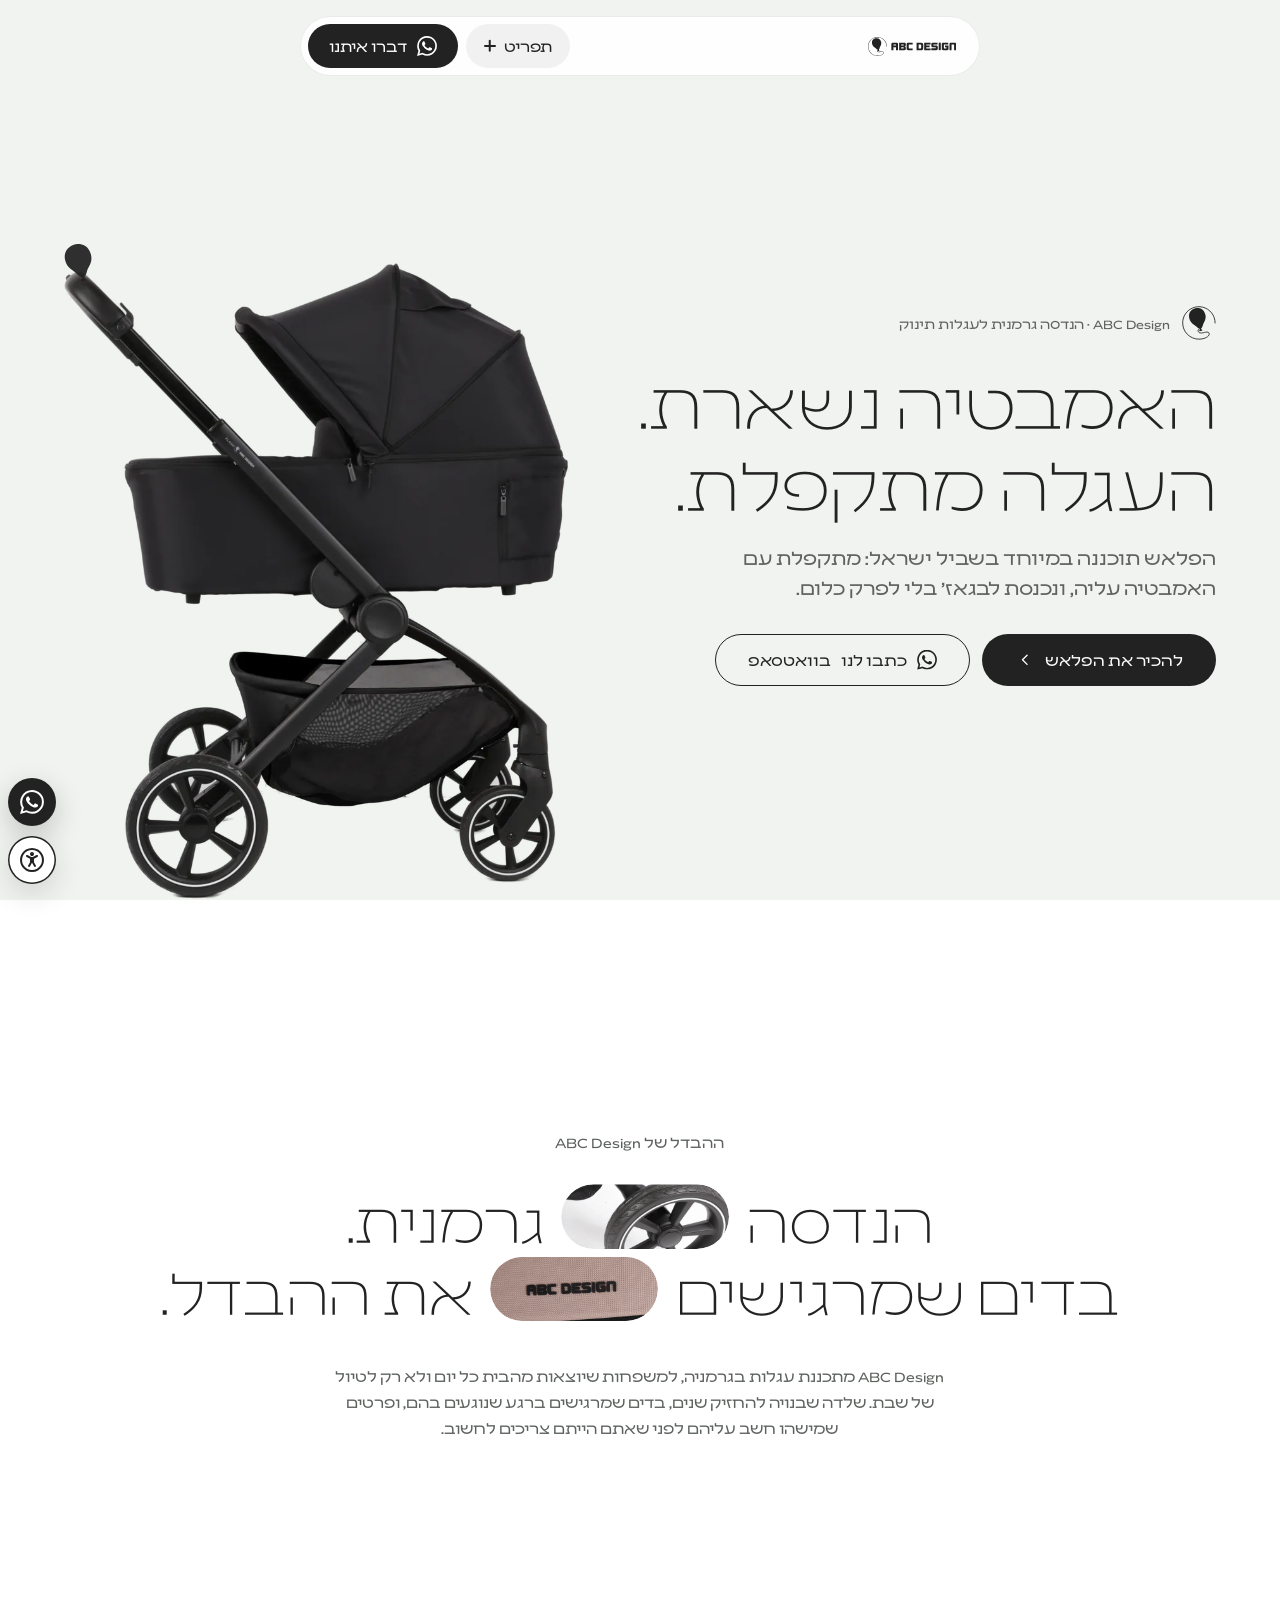
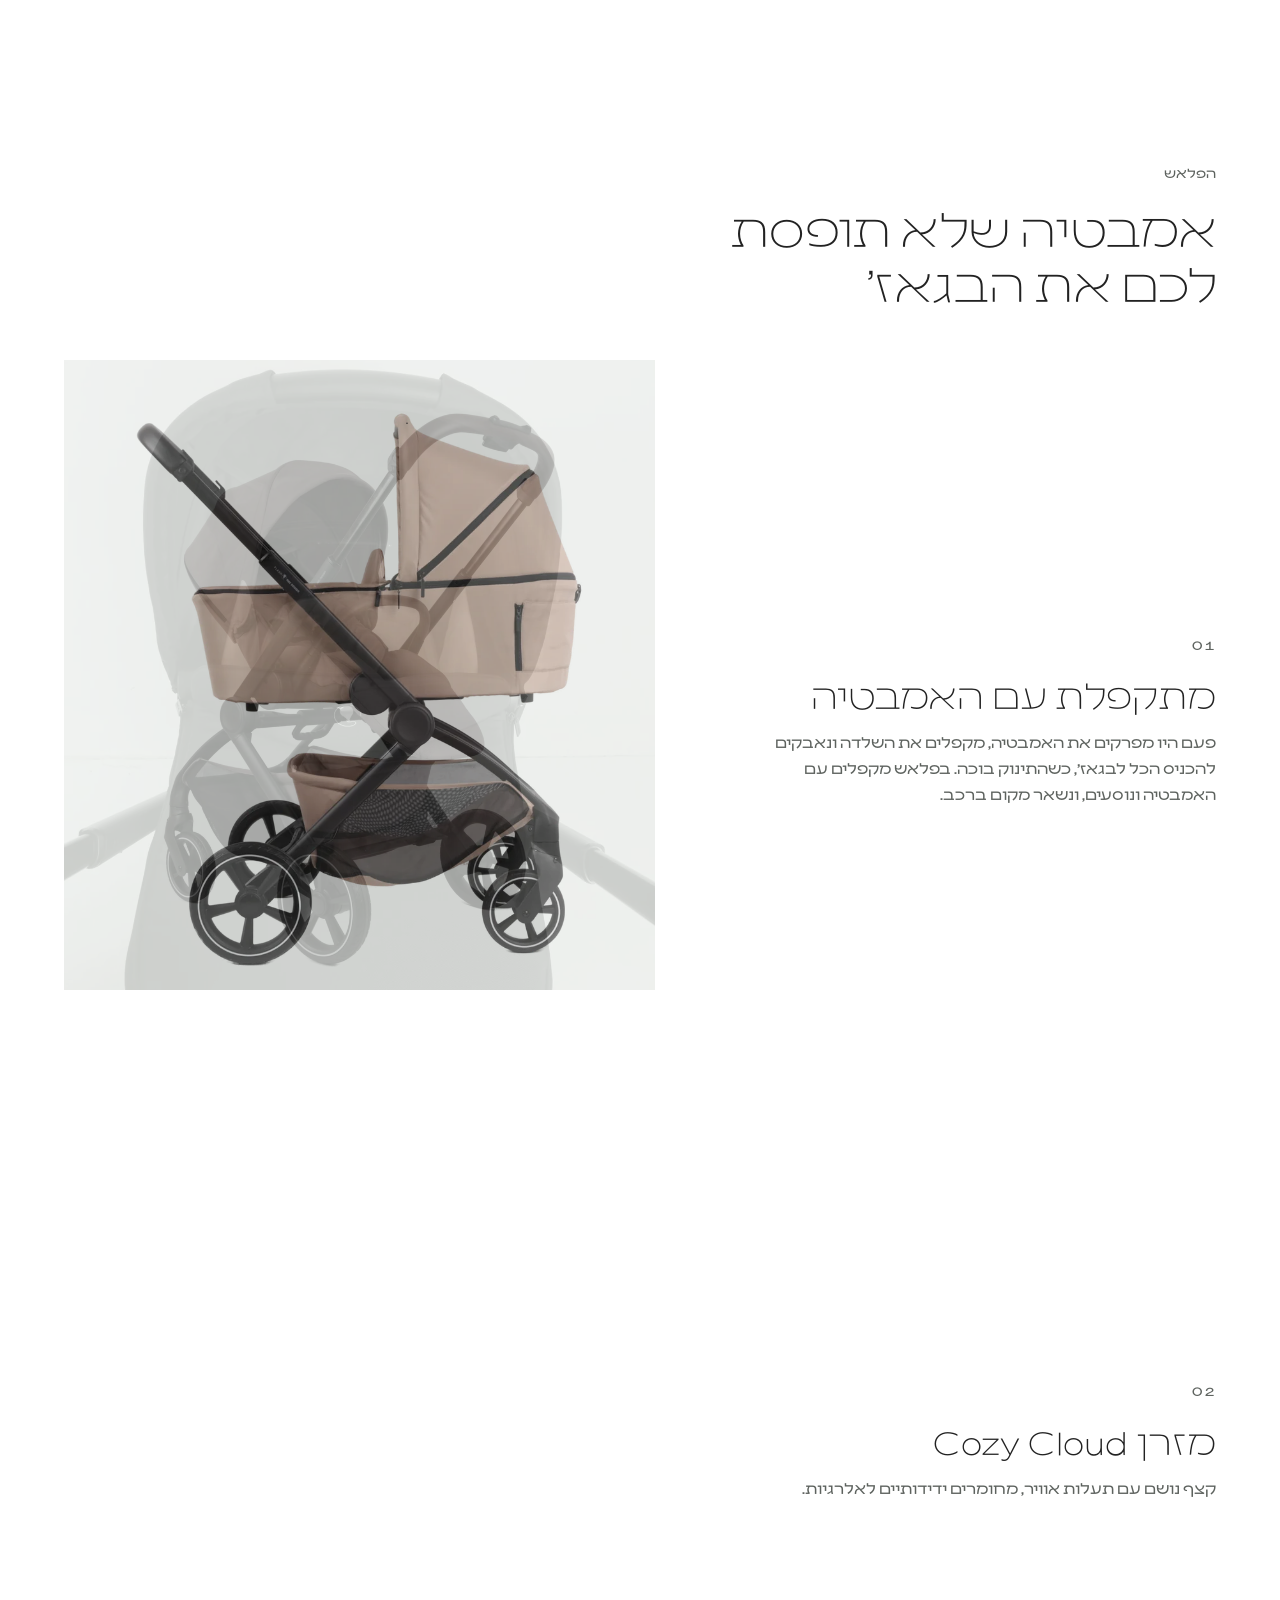
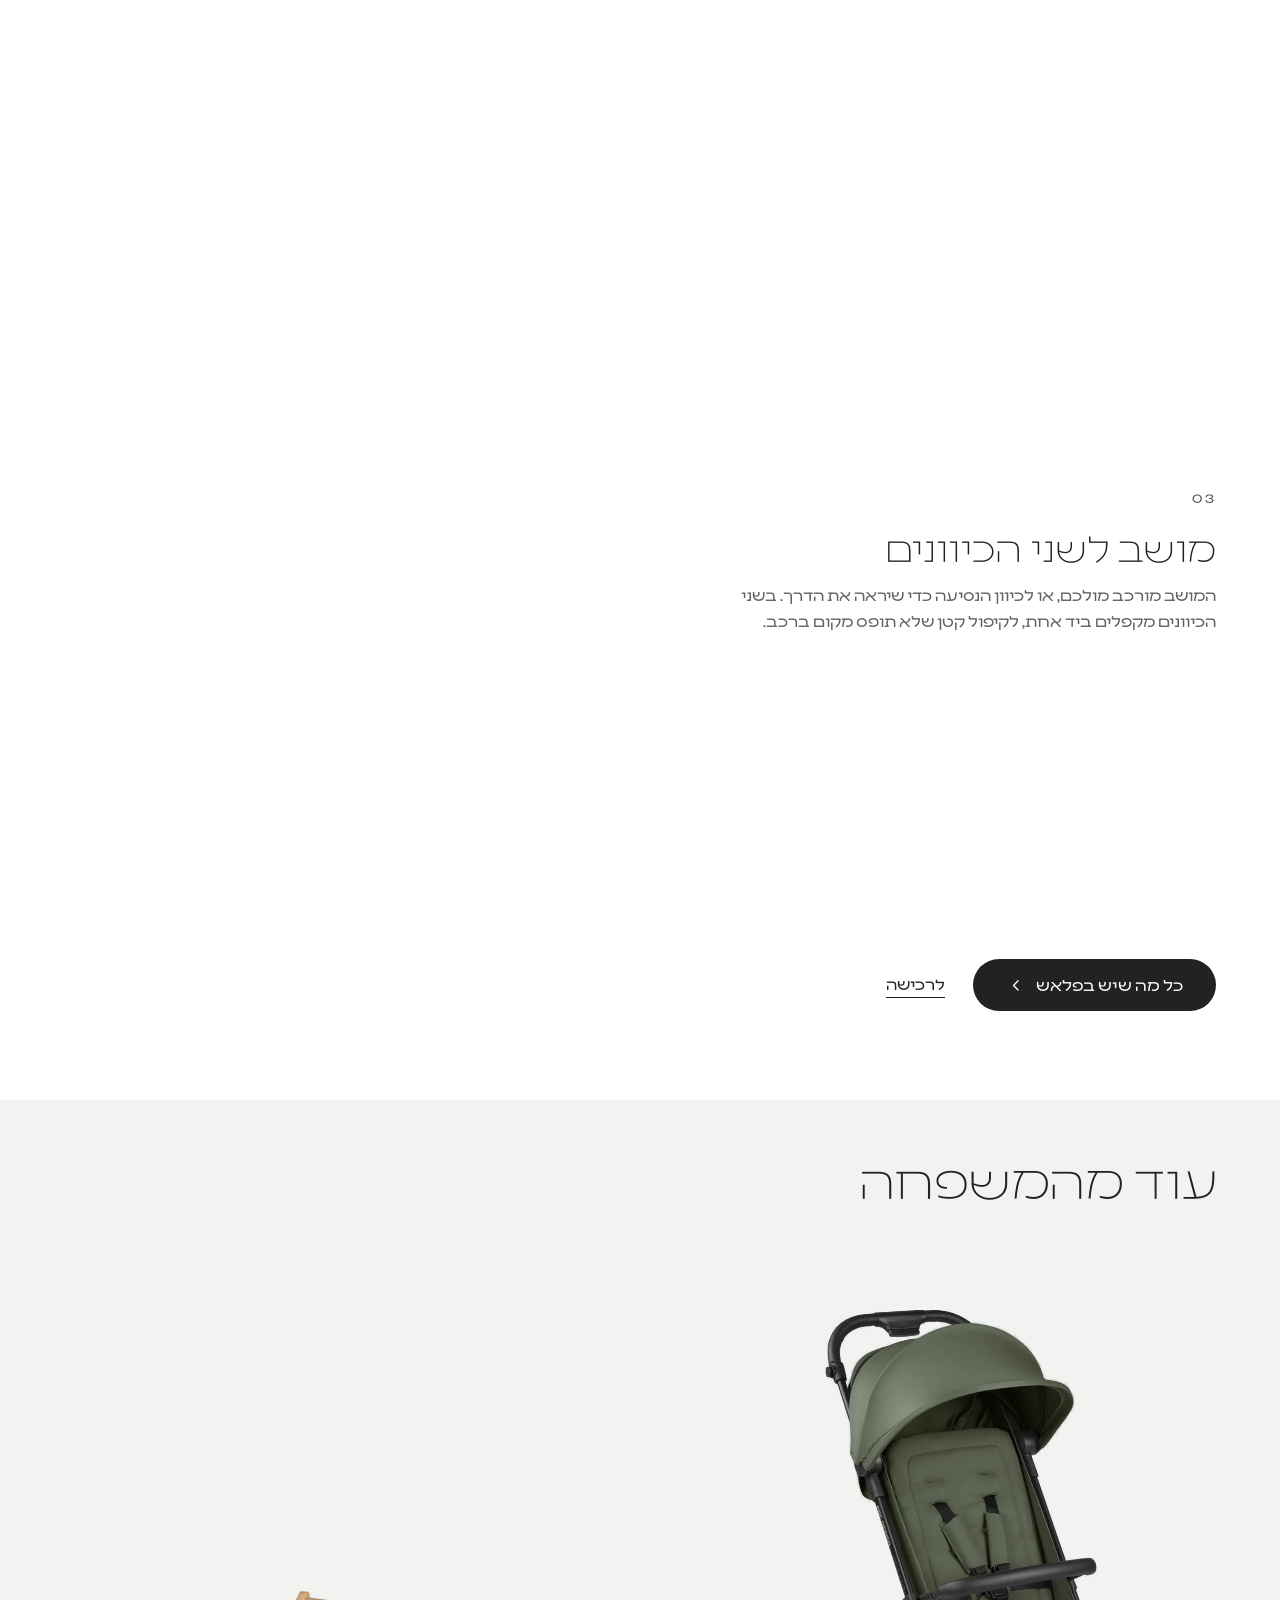
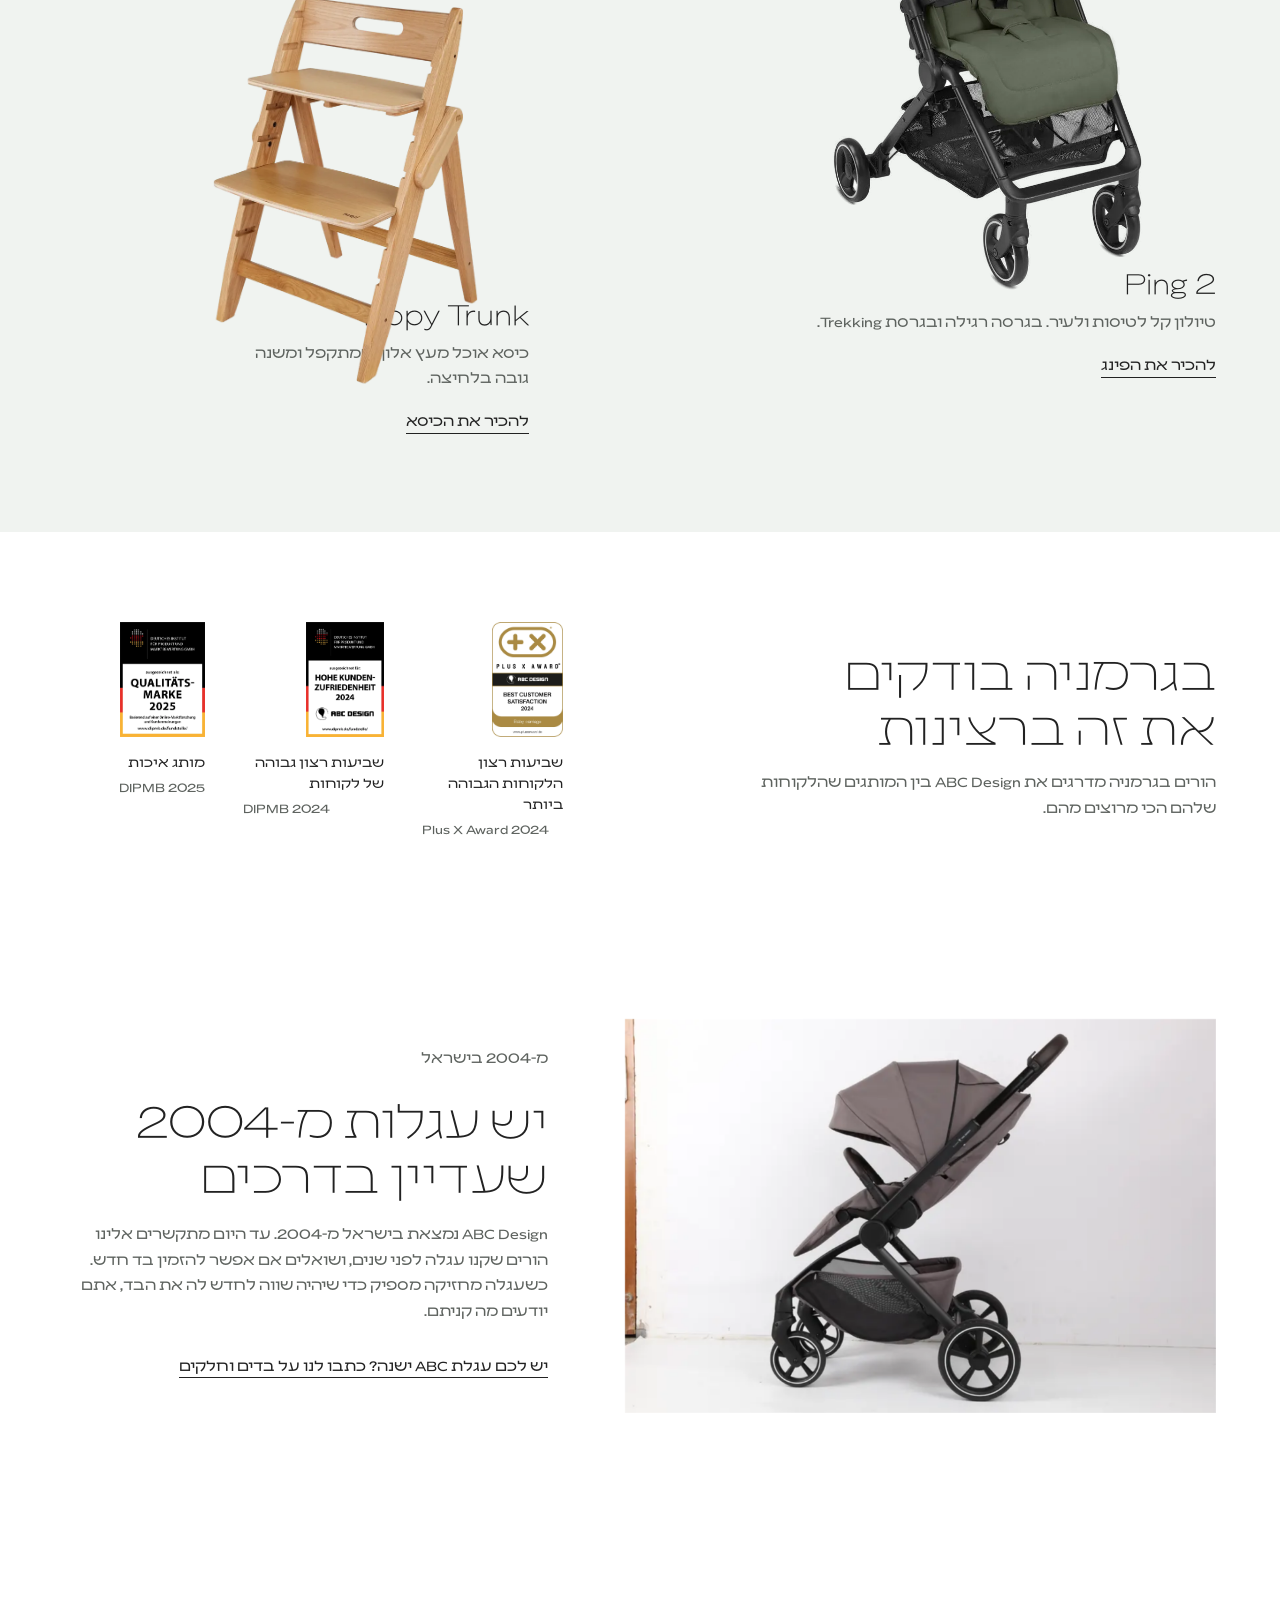
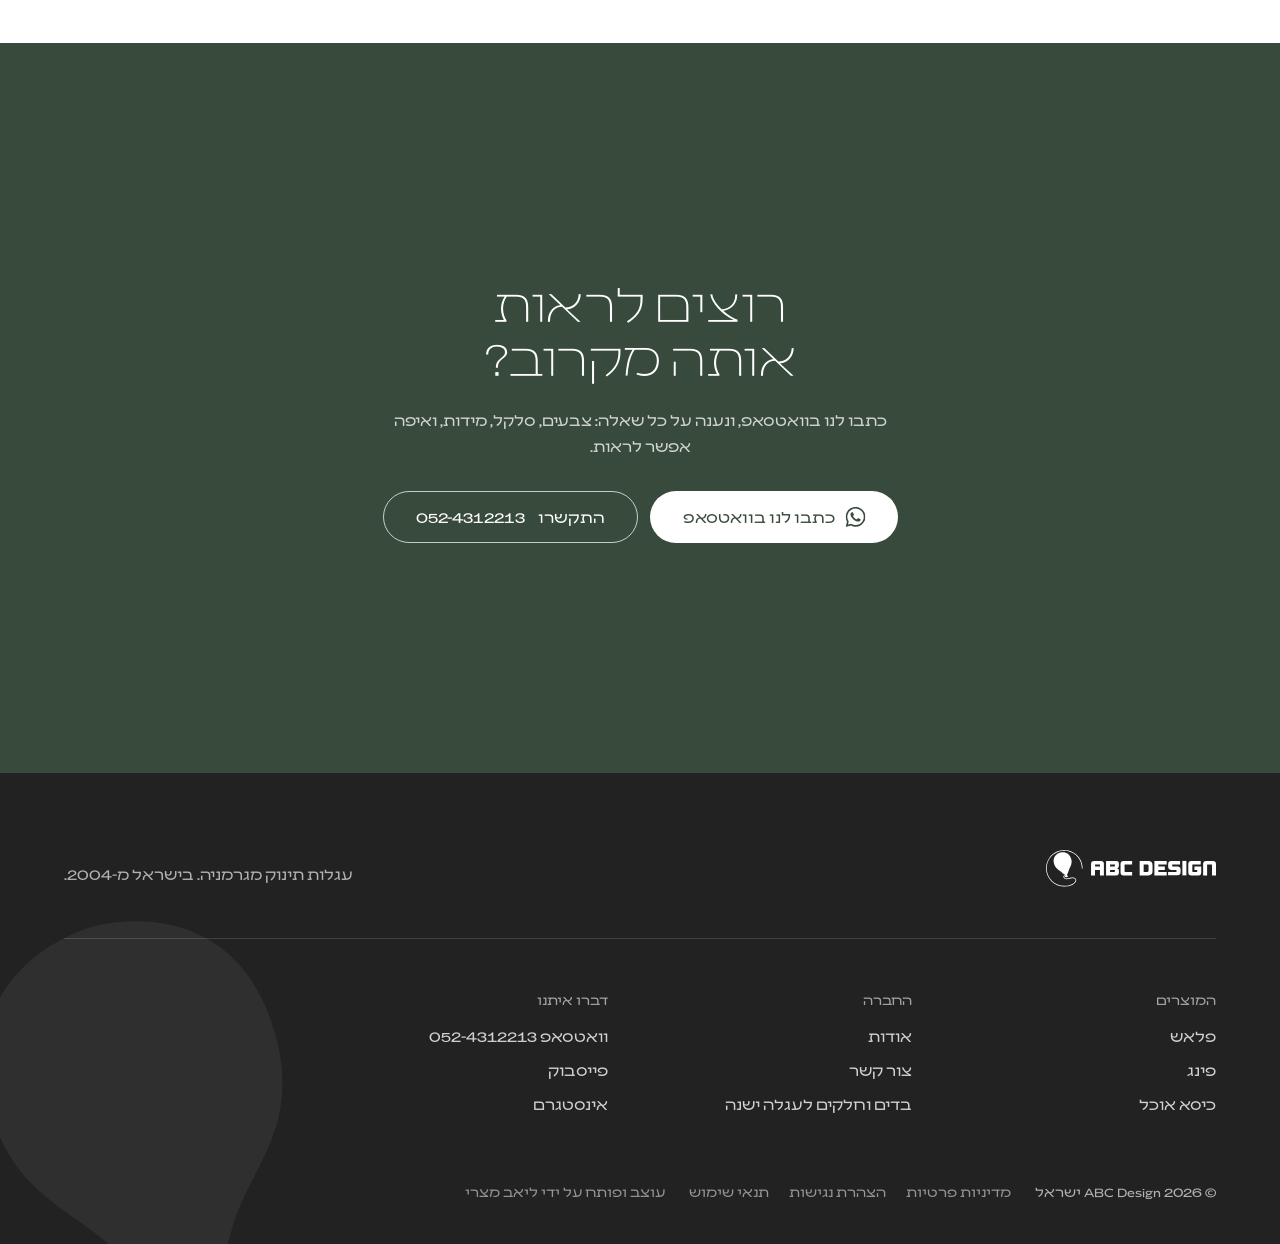
==== commit 8ce717ef: "Kobi's notes: German engineering, car and trunk fold, two-way seat, photo fixes Co-Authored-By: Clau" ====
--- a/index.html
+++ b/index.html
@@ -3,13 +3,13 @@
 <head>
 <meta charset="utf-8">
 <meta name="viewport" content="width=device-width, initial-scale=1">
-<title>ABC Design ישראל · עגלות תינוק מגרמניה, בישראל מ-2004</title>
-<meta name="description" content="הפלאש של ABC Design תוכננה במיוחד בשביל ישראל: מתקפלת עם האמבטיה עליה. עגלות תינוק מגרמניה, בישראל מ-2004.">
+<title>ABC Design ישראל · עגלות תינוק בהנדסה גרמנית</title>
+<meta name="description" content="הפלאש של ABC Design תוכננה במיוחד בשביל ישראל: מתקפלת עם האמבטיה עליה ונכנסת לרכב בלי לפרק. עגלות תינוק בתכנון והנדסה גרמניים.">
 <meta name="robots" content="noindex, nofollow">
 <link rel="preload" href="fonts/Leon-Thin.woff2" as="font" type="font/woff2" crossorigin>
 <link rel="preload" href="fonts/Leon-Regular.woff2" as="font" type="font/woff2" crossorigin>
 <link rel="preload" as="image" type="image/webp" imagesrcset="images/flash-ink-bassinet-800.webp 800w, images/flash-ink-bassinet.webp 1068w" imagesizes="(max-width: 1023px) 70vw, 40vw" fetchpriority="high">
-<link rel="stylesheet" href="css/site.css?v=23">
+<link rel="stylesheet" href="css/site.css?v=25">
 <script>document.documentElement.classList.add("js");if(matchMedia("(prefers-reduced-motion: no-preference)").matches)document.documentElement.classList.add("open-anim");</script>
 </head>
 <body>
@@ -44,7 +44,7 @@
           <a href="contact.html">צור קשר</a>
         </nav>
         <div class="h8-side">
-          <span>עגלות תינוק מגרמניה. בישראל מ-2004.</span>
+          <span>עגלות תינוק מגרמניה. תכנון והנדסה גרמניים.</span>
           <a href="https://wa.me/972524312213" data-wa="היי, הגעתי מהאתר של ABC Design ויש לי שאלה" target="_blank" rel="noopener">וואטסאפ&nbsp;<span class="tel" dir="ltr">052-4312213</span></a>
           <a class="btn btn-solid btn-sm" href="https://wa.me/972524312213" data-wa="היי, הגעתי מהאתר של ABC Design ויש לי שאלה" target="_blank" rel="noopener"><svg class="ic" aria-hidden="true"><use href="#i-wa"/></svg>דברו איתנו</a>
         </div>
@@ -60,9 +60,9 @@
   <!-- 01 · hero, MV:h3 full media: the Flash cut out on the brand's light green surface -->
   <section class="hero" id="hero" aria-labelledby="hero-title">
     <div class="hero-text">
-      <p class="kick rv"><svg class="kick-mark" viewBox="0 0 95 95" aria-hidden="true"><use href="#balloon" x="18" y="4" width="52" height="68"/><path class="kick-line" pathLength="1" d="M48.8,63.2C46.5,64.3,44.9,66.4,44.9,68.9C44.9,72.5,48.3,75.4,52.7,75.4C53.1,75.4,56.4,75.5,61,74.4C63.9,73.6,66.7,73.1,66.7,73.1C70.8,72.2,74.5,73.3,75.6,75.7C78.4,81.8,70.7,86.5,68.2,87.8C62.1,91,55,92.6,47.3,92.6L46.9,92.6C34.9,92.5,23.6,87.7,15.1,79.2C6.6,70.6,1.9,59.3,1.9,47.2C1.9,38,4.6,29.1,9.8,21.5C15,14.2,22.1,8.5,30.5,5.2C39,1.7,48.4,1,57.4,3.1C67.4,5.4,76.5,11.2,82.8,19.3C89.1,27.3,92.5,37.2,92.5,47.3"/></svg><span><span class="lat">ABC Design</span> · עגלות תינוק מגרמניה, בישראל מ-2004</span></p>
+      <p class="kick rv"><svg class="kick-mark" viewBox="0 0 95 95" aria-hidden="true"><use href="#balloon" x="18" y="4" width="52" height="68"/><path class="kick-line" pathLength="1" d="M48.8,63.2C46.5,64.3,44.9,66.4,44.9,68.9C44.9,72.5,48.3,75.4,52.7,75.4C53.1,75.4,56.4,75.5,61,74.4C63.9,73.6,66.7,73.1,66.7,73.1C70.8,72.2,74.5,73.3,75.6,75.7C78.4,81.8,70.7,86.5,68.2,87.8C62.1,91,55,92.6,47.3,92.6L46.9,92.6C34.9,92.5,23.6,87.7,15.1,79.2C6.6,70.6,1.9,59.3,1.9,47.2C1.9,38,4.6,29.1,9.8,21.5C15,14.2,22.1,8.5,30.5,5.2C39,1.7,48.4,1,57.4,3.1C67.4,5.4,76.5,11.2,82.8,19.3C89.1,27.3,92.5,37.2,92.5,47.3"/></svg><span><span class="lat">ABC Design</span> · הנדסה גרמנית לעגלות תינוק</span></p>
       <h1 id="hero-title"><span class="hl"><span>האמבטיה נשארת.</span></span><span class="hl"><span>העגלה מתקפלת.</span></span></h1>
-      <p class="lead rv" style="--i:2">הפלאש תוכננה במיוחד בשביל ישראל: מתקפלת עם האמבטיה עליה. עגלה שלא צריך למצוא לה מקום בבית.</p>
+      <p class="lead rv" style="--i:2">הפלאש תוכננה במיוחד בשביל ישראל: מתקפלת עם האמבטיה עליה, ונכנסת לבגאז' בלי לפרק כלום.</p>
       <div class="cta rv" style="--i:3">
         <a class="btn btn-solid" href="flash.html">להכיר את הפלאש<svg class="ic ic-arr" aria-hidden="true"><use href="#i-arr"/></svg></a>
         <a class="btn btn-ghost" href="https://wa.me/972524312213" data-wa="היי, הגעתי מהאתר של ABC Design ויש לי שאלה" target="_blank" rel="noopener"><svg class="ic" aria-hidden="true"><use href="#i-wa"/></svg><span class="lg">כתבו לנו </span>בוואטסאפ</a>
@@ -78,8 +78,8 @@
     <div class="mbt">
       <p class="eyebrow">ההבדל של <span class="lat">ABC Design</span></p>
       <h2 class="mbt-h" id="st-title" aria-label="הנדסה גרמנית. בדים שמרגישים את ההבדל.">
-        <span class="mbt-line" aria-hidden="true"><span class="mbt-w">הנדסה</span><span class="mbt-slot"><span class="mbt-pill"><img src="images/fabric-logo.webp" width="640" height="427" alt="" loading="lazy" style="object-position:40% 50%"></span></span><span class="mbt-w">גרמנית.</span></span>
-        <span class="mbt-line" aria-hidden="true"><span class="mbt-w">בדים שמרגישים</span><span class="mbt-slot"><span class="mbt-pill"><img src="images/fabric-hand.webp" width="640" height="427" alt="" loading="lazy" style="object-position:50% 45%"></span></span><span class="mbt-w">את ההבדל.</span></span>
+        <span class="mbt-line" aria-hidden="true"><span class="mbt-w">הנדסה</span><span class="mbt-slot"><span class="mbt-pill"><img src="images/pill-wheel.webp" width="1040" height="400" alt="" loading="lazy"></span></span><span class="mbt-w">גרמנית.</span></span>
+        <span class="mbt-line" aria-hidden="true"><span class="mbt-w">בדים שמרגישים</span><span class="mbt-slot"><span class="mbt-pill"><img src="images/pill-fabric.webp?v=2" width="1040" height="400" alt="" loading="lazy"></span></span><span class="mbt-w">את ההבדל.</span></span>
       </h2>
       <p class="mbt-cap reveal">ABC Design מתכננת עגלות בגרמניה, למשפחות שיוצאות מהבית כל יום ולא רק לטיול של שבת. שלדה שבנויה להחזיק שנים, בדים שמרגישים ברגע שנוגעים בהם, ופרטים שמישהו חשב עליהם לפני שאתם הייתם צריכים לחשוב.</p>
     </div>
@@ -89,17 +89,17 @@
   <section class="flash" id="flash" aria-labelledby="fl-title">
     <header class="sec-head reveal">
       <p class="kick">הפלאש</p>
-      <h2 id="fl-title">אמבטיה שלא תופסת לכם את הבית</h2>
+      <h2 id="fl-title">אמבטיה שלא תופסת לכם את הבגאז'</h2>
     </header>
     <div class="sync">
       <div class="sync-texts">
-        <div class="block sync-t"><span class="num lat">01</span><h3>מתקפלת עם האמבטיה</h3><p>לא מפרקים, לא מחפשים מקום לעוד חלק. מקפלים את העגלה כשהאמבטיה עליה, ונכנסים לרכב.</p></div>
+        <div class="block sync-t"><span class="num lat">01</span><h3>מתקפלת עם האמבטיה</h3><p>פעם היו מפרקים את האמבטיה, מקפלים את השלדה ונאבקים להכניס הכל לבגאז', כשהתינוק בוכה. בפלאש מקפלים עם האמבטיה ונוסעים, ונשאר מקום ברכב.</p></div>
         <div class="block sync-t"><span class="num lat">02</span><h3>מזרן <span class="lat">Cozy Cloud</span></h3><p>קצף נושם עם תעלות אוויר, מחומרים ידידותיים לאלרגיות.</p></div>
-        <div class="block sync-t"><span class="num lat">03</span><h3>הסלקל שכבר בחרתם</h3><p>הפלאש נמכרת בלי סלקל, ויש מתאמים לסלקלים של <span class="lat" dir="ltr">Cybex, Maxi-Cosi, Joie, Nuna</span> ועוד.</p></div>
+        <div class="block sync-t"><span class="num lat">03</span><h3>מושב לשני הכיוונים</h3><p>המושב מורכב מולכם, או לכיוון הנסיעה כדי שיראה את הדרך. בשני הכיוונים מקפלים ביד אחת, לקיפול קטן שלא תופס מקום ברכב.</p></div>
       </div>
       <div class="sync-media">
         <figure class="si si-1 si-cut"><img src="images/flash-beige-bassinet.webp" srcset="images/flash-beige-bassinet-700.webp 700w, images/flash-beige-bassinet.webp 1211w" sizes="(max-width: 767px) 60vw, 40vw" width="1211" height="1500" alt="הפלאש בצבע Light beige עם האמבטיה על השלדה" decoding="async"></figure>
-        <figure class="si si-2"><img src="images/flash-cozy.webp" srcset="images/flash-cozy-800.webp 800w, images/flash-cozy.webp 1600w" sizes="(max-width: 767px) 100vw, 45vw" width="1600" height="1067" alt="מבט מלמעלה אל תוך האמבטיה של הפלאש" decoding="async"></figure>
+        <figure class="si si-2"><img src="images/flash-cozy.webp?v=2" srcset="images/flash-cozy-800.webp?v=2 533w, images/flash-cozy.webp?v=2 1067w" sizes="(max-width: 767px) 100vw, 45vw" width="1067" height="1600" style="object-position:50% 38%" alt="מבט מלמעלה אל תוך האמבטיה של הפלאש" decoding="async"></figure>
         <figure class="si si-3 si-cut"><img src="images/flash-falcon-seat.webp" srcset="images/flash-falcon-seat-700.webp 700w, images/flash-falcon-seat.webp 1035w" sizes="(max-width: 767px) 60vw, 40vw" width="1035" height="1461" alt="הפלאש בצבע Falcon עם מושב הטיולון" decoding="async"></figure>
       </div>
     </div>
--- a/css/site.css
+++ b/css/site.css
@@ -213,14 +213,14 @@
 .mbt-h { margin: 0; font-family: var(--f-display); font-weight: 100; line-height: 1.12; letter-spacing: -.01em; color: var(--ink); font-size: calc(clamp(36px, 10.6cqi, 62px) * var(--a11y-scale)); }
 .mbt-line { display: flex; flex-wrap: wrap; justify-content: center; align-items: center; }
 .mbt-w { display: block; margin-inline: .14em; white-space: nowrap; }
-.mbt-slot { display: block; flex: none; position: relative; width: 1.8em; height: .8em; margin-inline: .1em; }
+.mbt-slot { display: block; flex: none; position: relative; width: 2.3em; height: .9em; margin-inline: .12em; }
 .mbt-pill { position: absolute; inset: 0; display: block; overflow: hidden; border-radius: 999px; background: var(--line); }
 .mbt-pill img { display: block; width: 100%; height: 100%; object-fit: cover; transition: transform .7s var(--ease); }
 .mbt-cap { margin: clamp(28px, 3vw, 48px) auto 0; max-width: 52ch; font-size: var(--fs-body); line-height: 1.6; color: var(--muted); }
 @media (min-width: 768px) {
   .mbt-h { font-size: calc(clamp(44px, 7cqi, 115px) * var(--a11y-scale)); }
   .mbt-line { flex-wrap: nowrap; }
-  .mbt-slot { width: 2.2em; }
+  .mbt-slot { width: 2.6em; height: 1em; }
 }
 .mbt-flip .mbt-slot:not(.is-open) { width: 0; margin-inline: 0; }
 @media (hover: hover) and (pointer: fine) { .mbt:hover .mbt-pill img { transform: scale(1.08); } }
@@ -242,7 +242,7 @@
 .sync-texts .block { min-height: 80vh; display: grid; align-content: center; justify-items: start; gap: 16px; }
 .num { font-size: var(--fs-micro); letter-spacing: .16em; color: var(--muted); }
 .block h3 { font-family: var(--f-display); font-weight: 100; font-size: calc(clamp(32px, 2vw + .9rem, 64px) * var(--a11y-scale)); line-height: 1.04; }
-.block p { max-width: 34ch; font-size: var(--fs-lead); line-height: 1.5; color: var(--muted); }
+.block p { max-width: 40ch; font-size: var(--fs-body); line-height: 1.6; color: var(--muted); }
 .sync-media { position: sticky; top: 15vh; height: 70vh; background: var(--paper); }
 .si { position: absolute; inset: 0; margin: 0; display: grid; grid-template-rows: minmax(0, 1fr); place-items: center;   /* a sized row, so the photo's % height is read from the frame and not from its own width */
   overflow: hidden; background: var(--paper); }
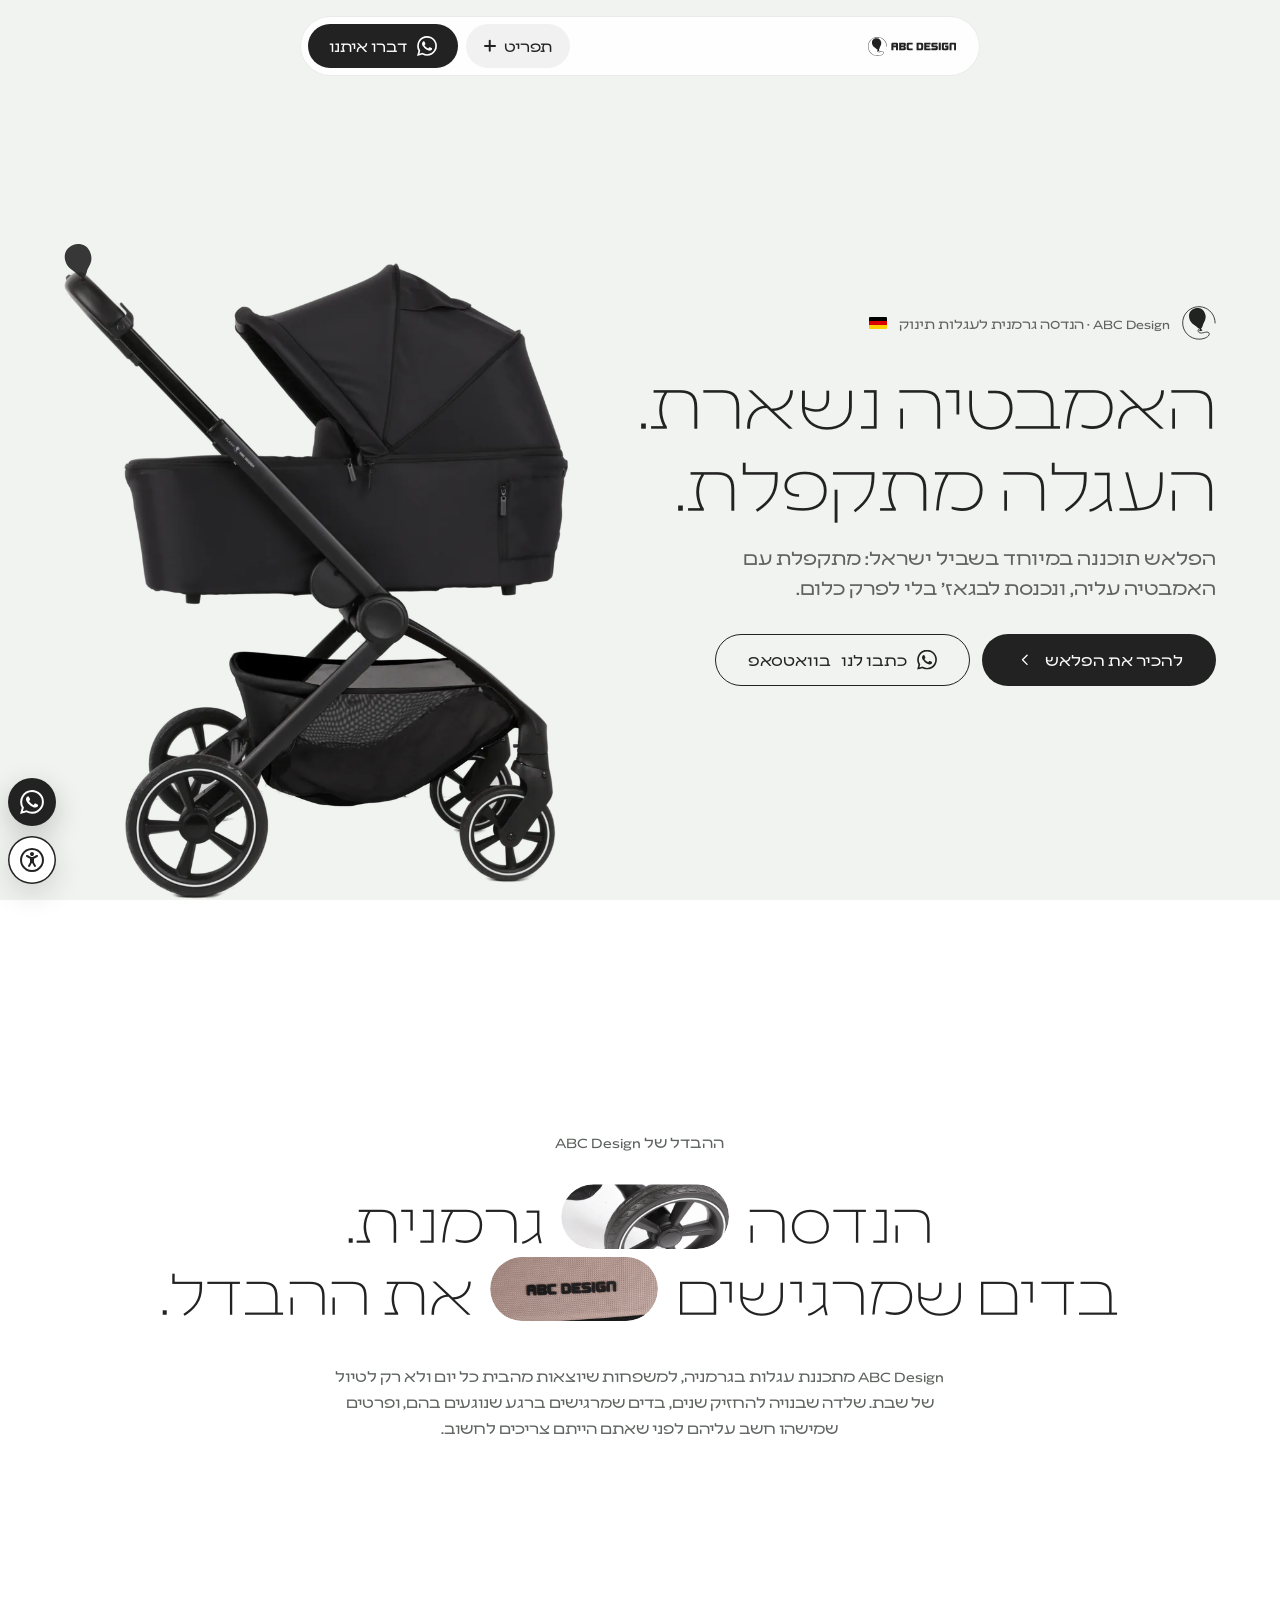
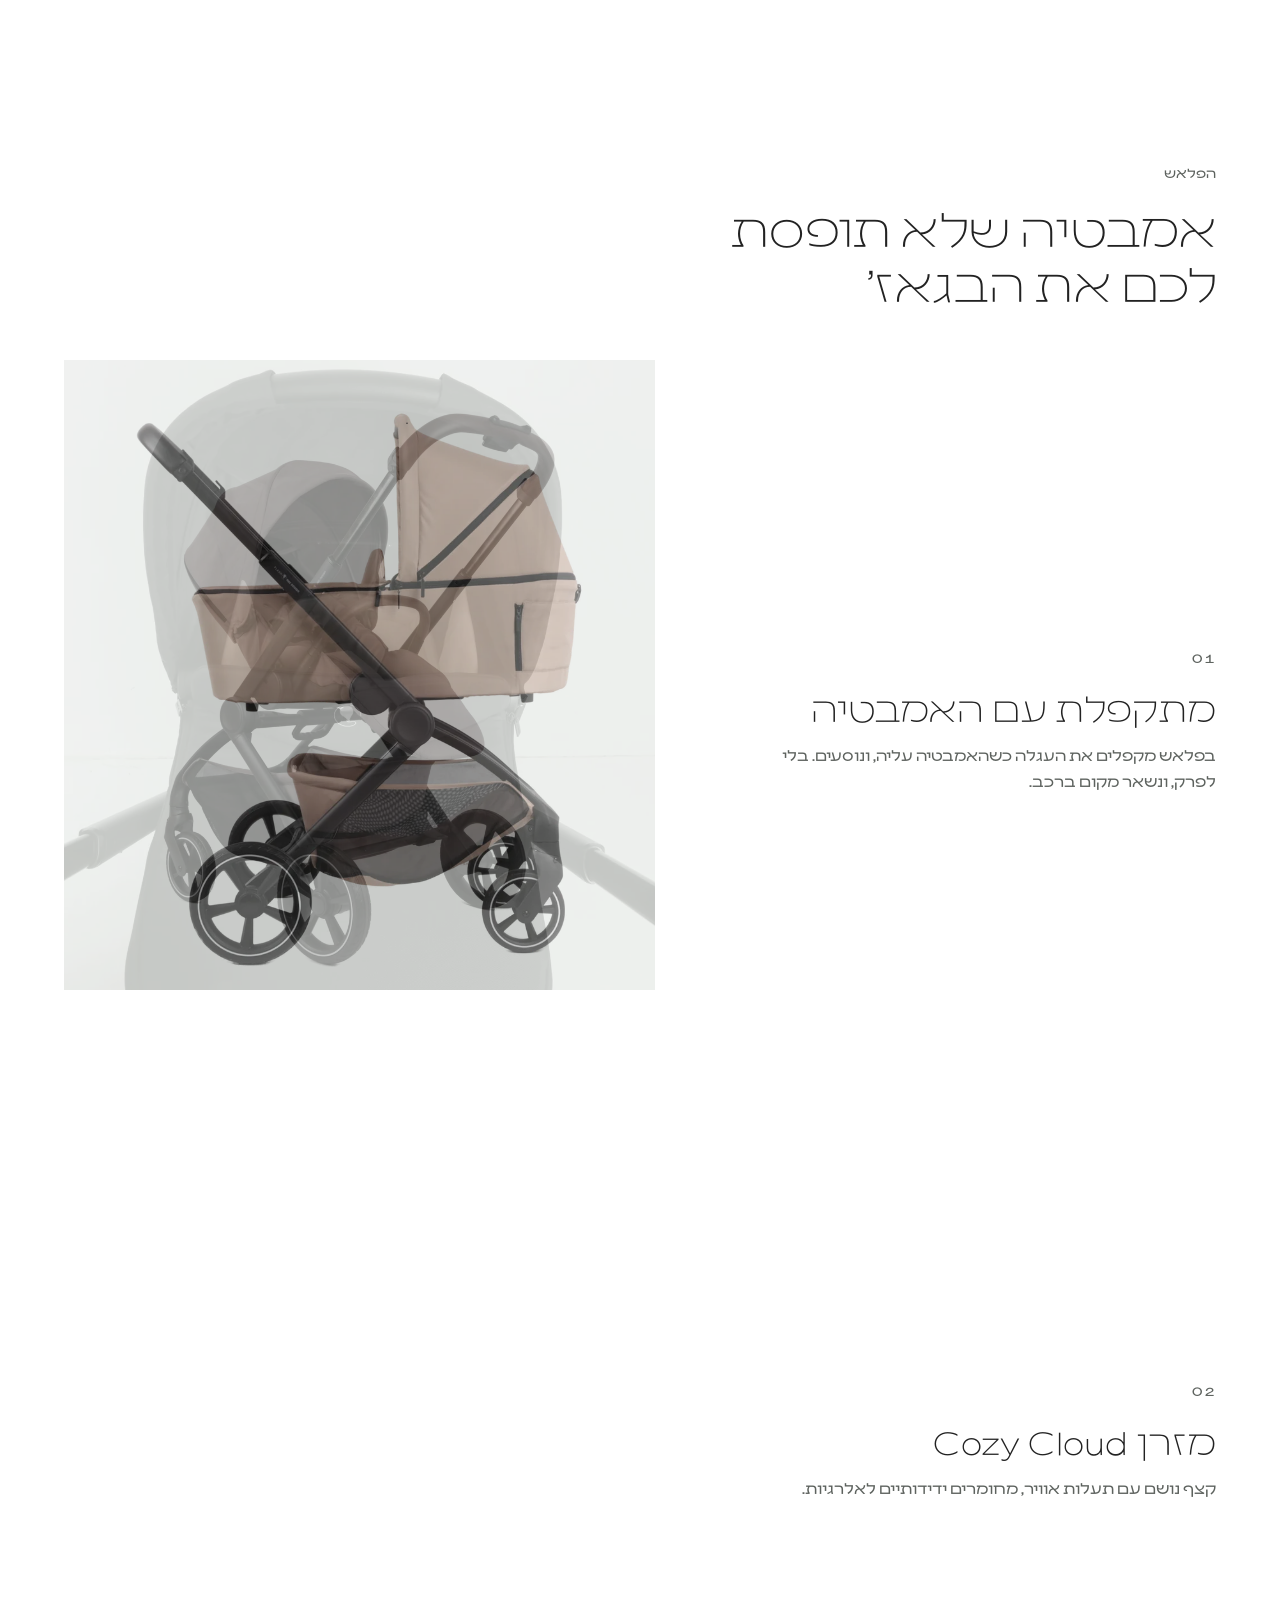
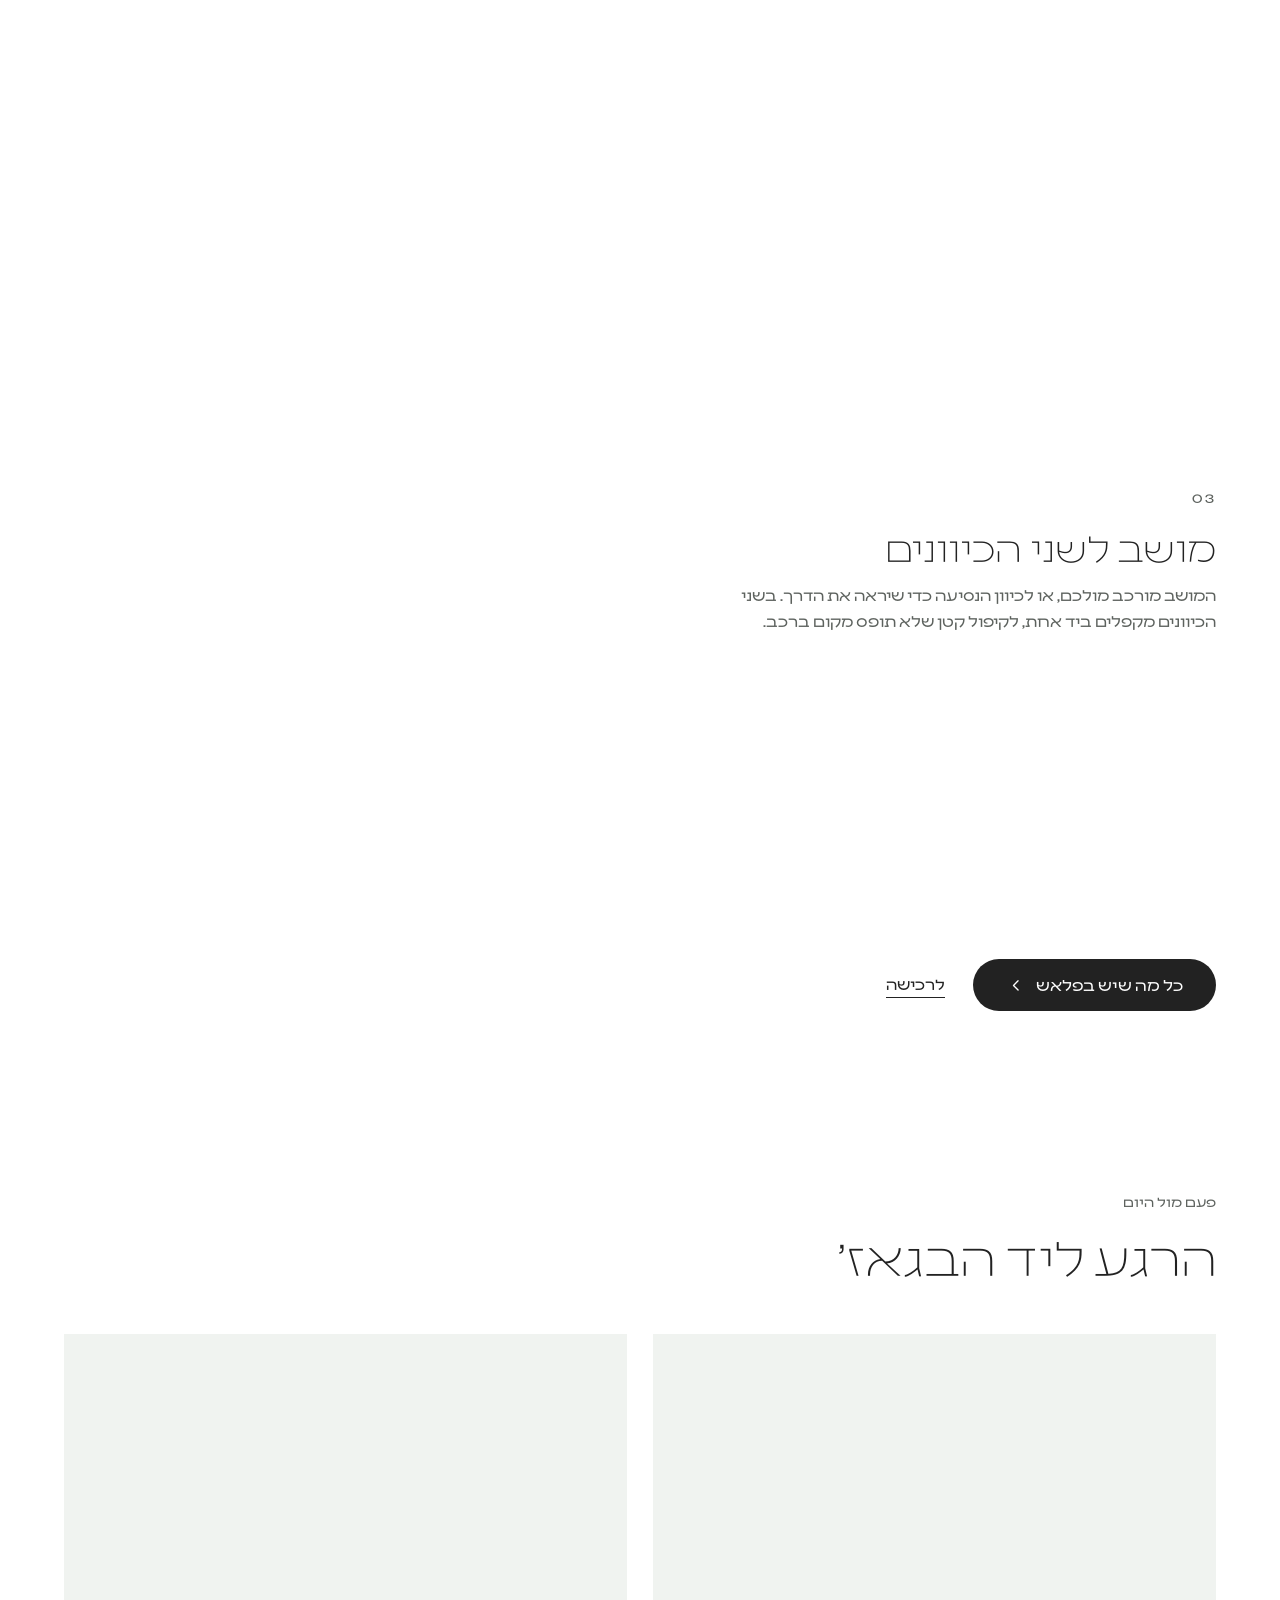
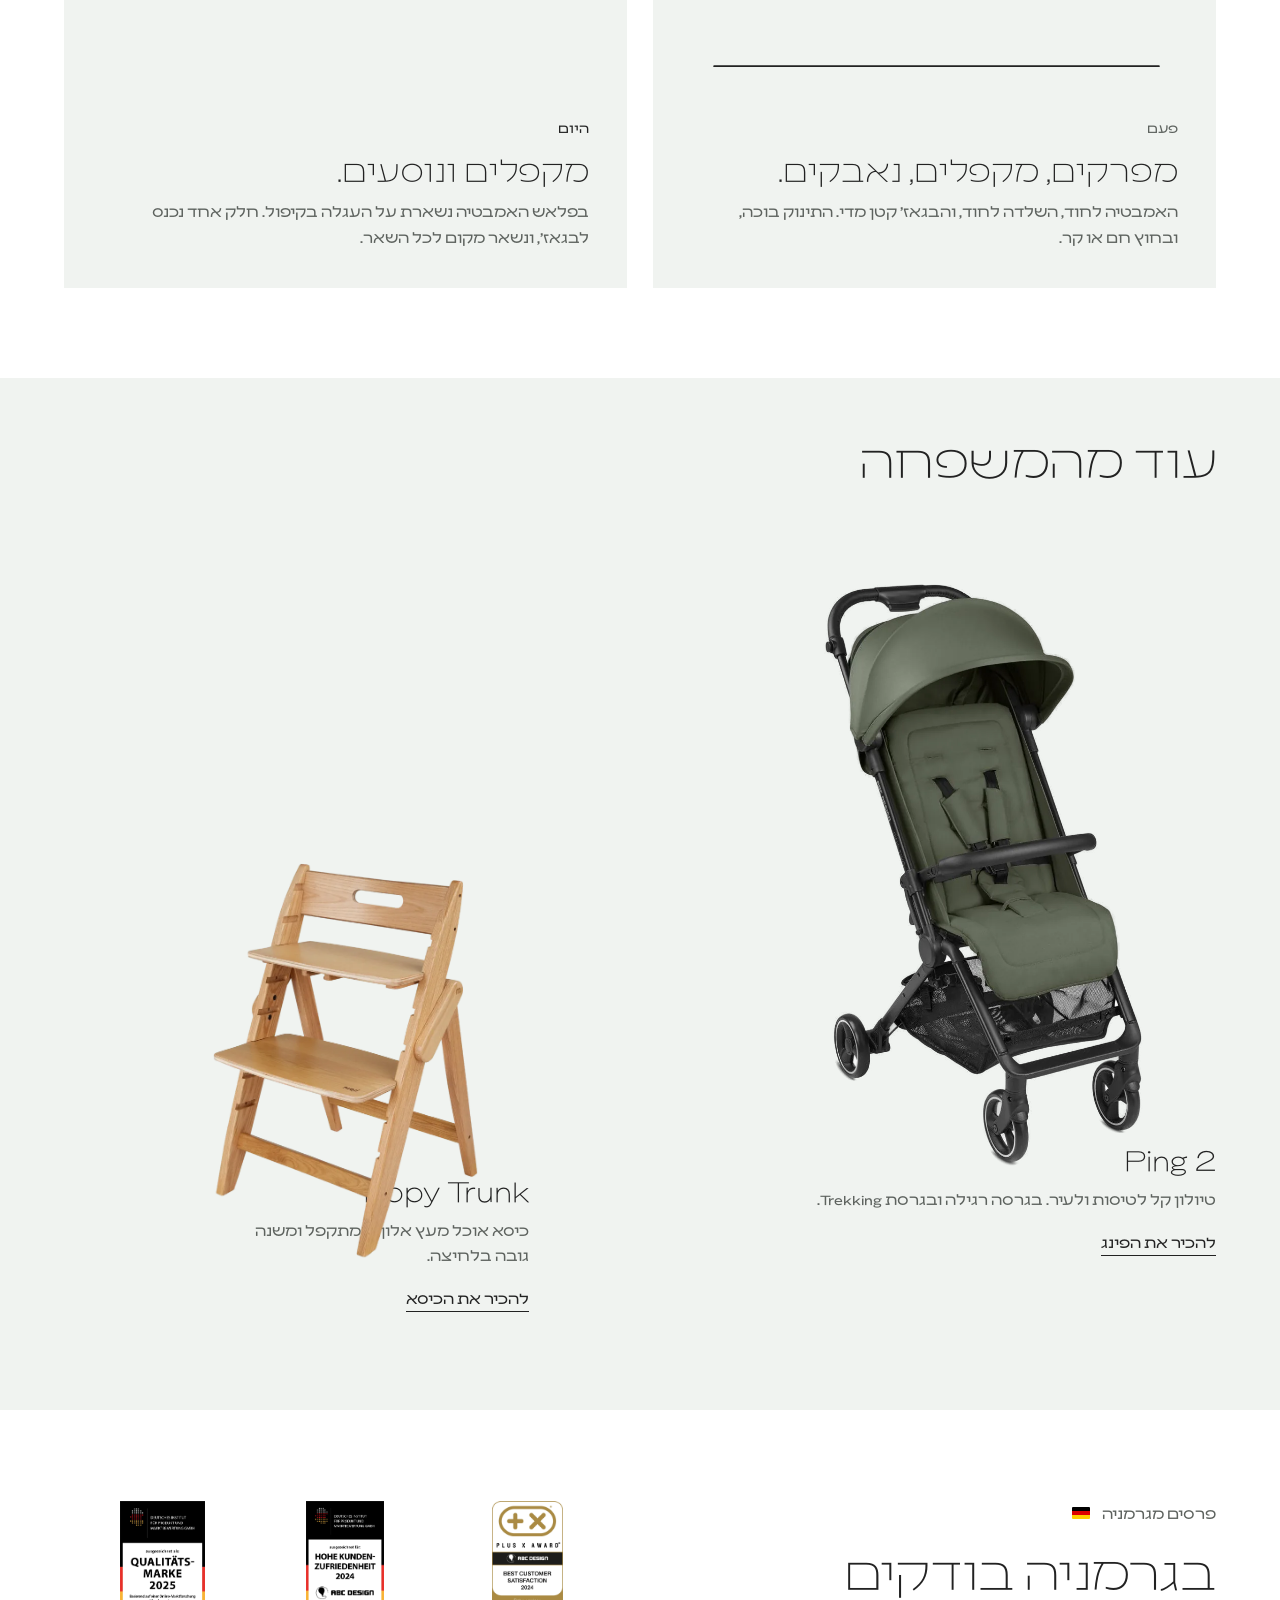
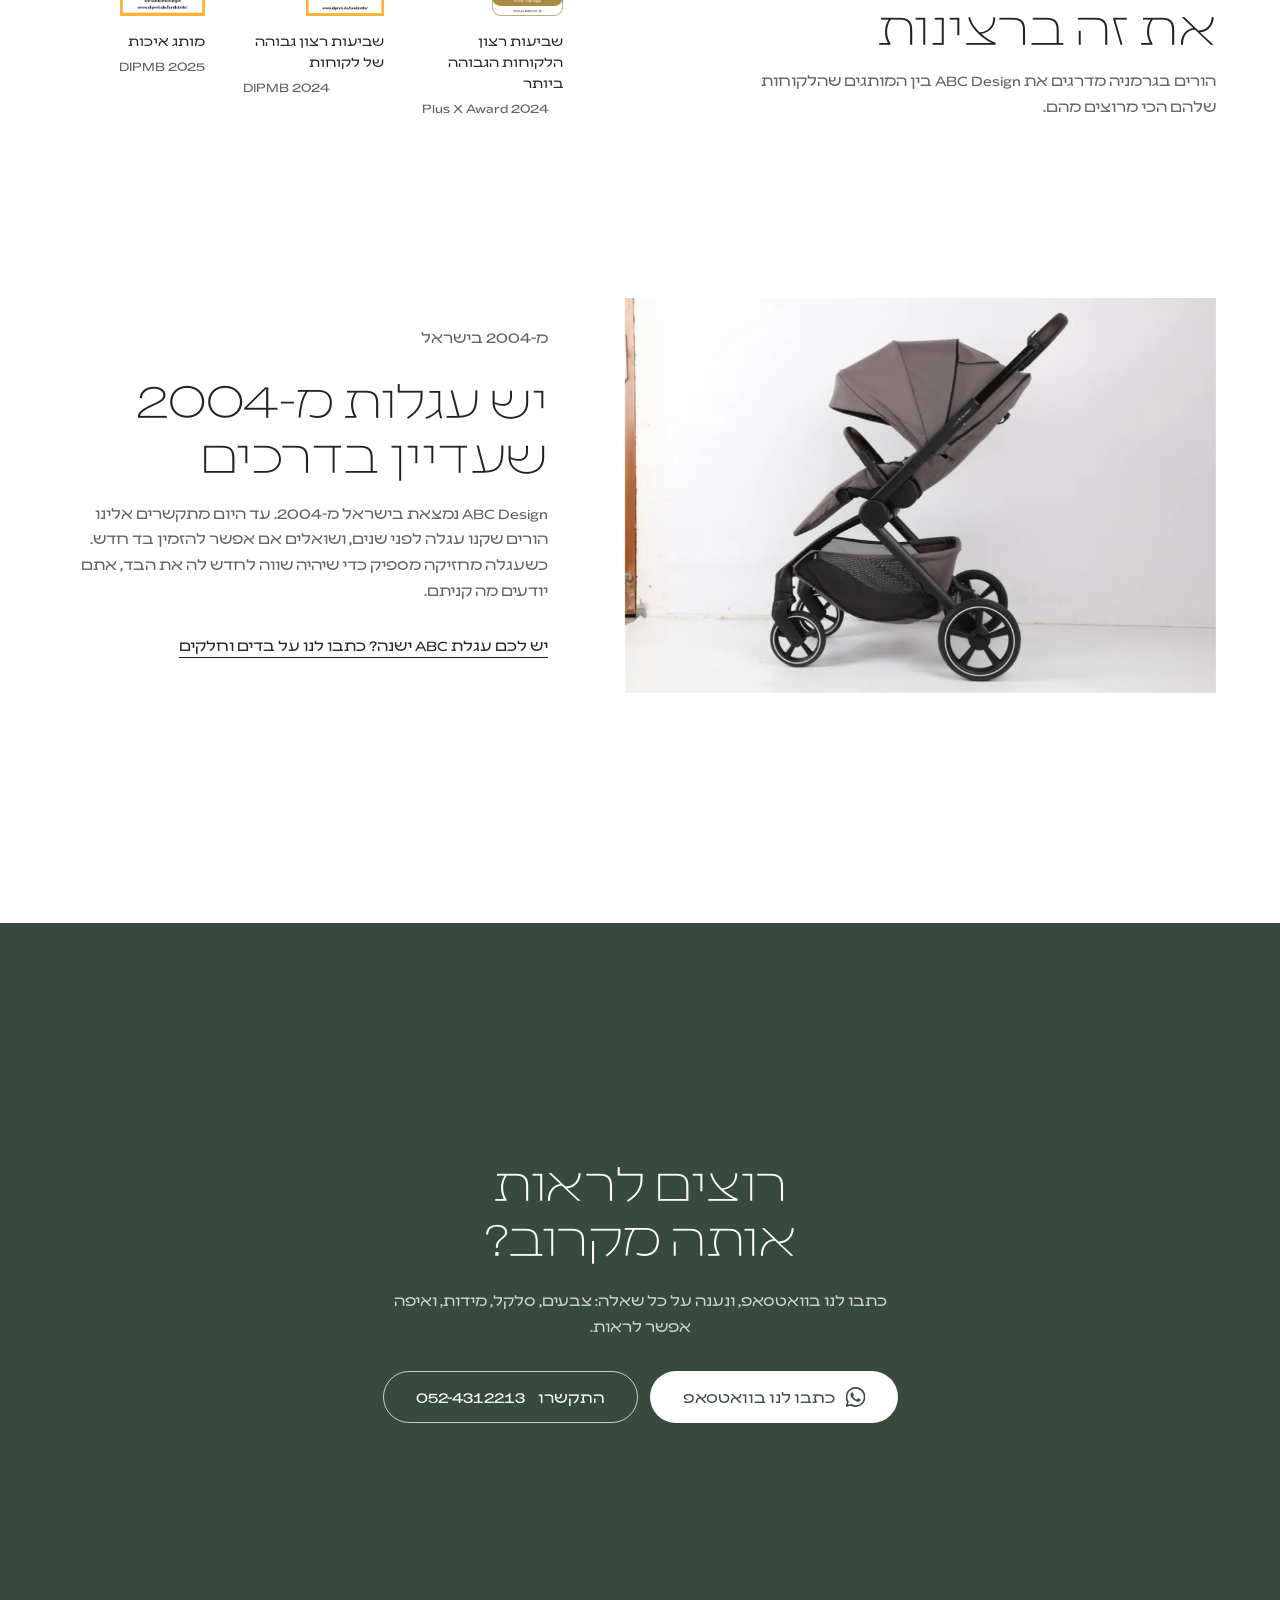
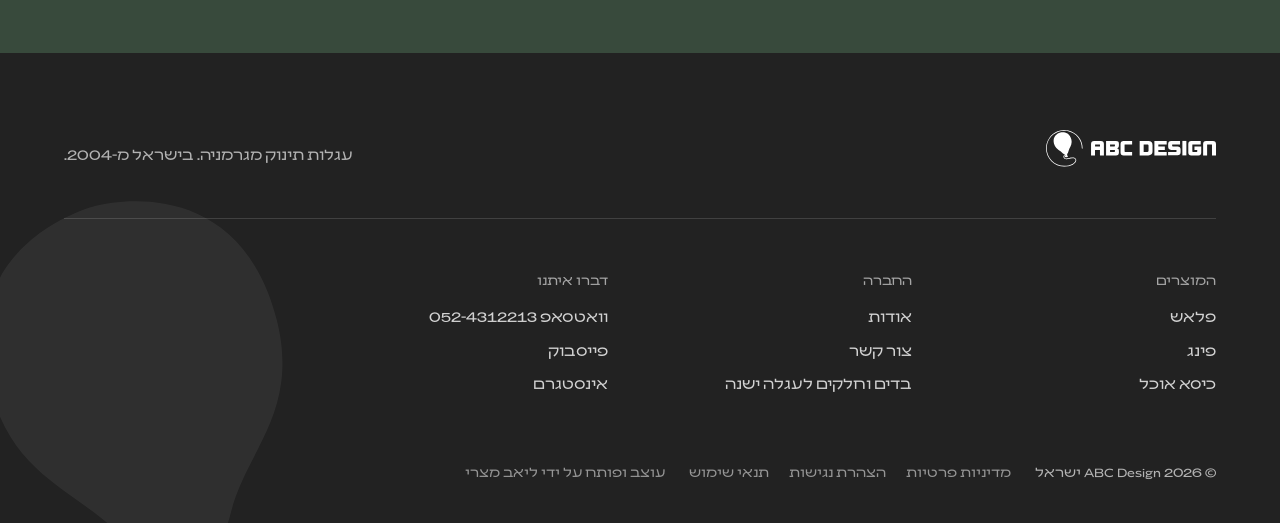
==== commit a3115a37: "Then and now on home, German stamp, Flash colours on scroll Co-Authored-By: Claude Opus 5.5 <noreply" ====
--- a/index.html
+++ b/index.html
@@ -9,7 +9,7 @@
 <link rel="preload" href="fonts/Leon-Thin.woff2" as="font" type="font/woff2" crossorigin>
 <link rel="preload" href="fonts/Leon-Regular.woff2" as="font" type="font/woff2" crossorigin>
 <link rel="preload" as="image" type="image/webp" imagesrcset="images/flash-ink-bassinet-800.webp 800w, images/flash-ink-bassinet.webp 1068w" imagesizes="(max-width: 1023px) 70vw, 40vw" fetchpriority="high">
-<link rel="stylesheet" href="css/site.css?v=25">
+<link rel="stylesheet" href="css/site.css?v=28">
 <script>document.documentElement.classList.add("js");if(matchMedia("(prefers-reduced-motion: no-preference)").matches)document.documentElement.classList.add("open-anim");</script>
 </head>
 <body>
@@ -60,7 +60,7 @@
   <!-- 01 · hero, MV:h3 full media: the Flash cut out on the brand's light green surface -->
   <section class="hero" id="hero" aria-labelledby="hero-title">
     <div class="hero-text">
-      <p class="kick rv"><svg class="kick-mark" viewBox="0 0 95 95" aria-hidden="true"><use href="#balloon" x="18" y="4" width="52" height="68"/><path class="kick-line" pathLength="1" d="M48.8,63.2C46.5,64.3,44.9,66.4,44.9,68.9C44.9,72.5,48.3,75.4,52.7,75.4C53.1,75.4,56.4,75.5,61,74.4C63.9,73.6,66.7,73.1,66.7,73.1C70.8,72.2,74.5,73.3,75.6,75.7C78.4,81.8,70.7,86.5,68.2,87.8C62.1,91,55,92.6,47.3,92.6L46.9,92.6C34.9,92.5,23.6,87.7,15.1,79.2C6.6,70.6,1.9,59.3,1.9,47.2C1.9,38,4.6,29.1,9.8,21.5C15,14.2,22.1,8.5,30.5,5.2C39,1.7,48.4,1,57.4,3.1C67.4,5.4,76.5,11.2,82.8,19.3C89.1,27.3,92.5,37.2,92.5,47.3"/></svg><span><span class="lat">ABC Design</span> · הנדסה גרמנית לעגלות תינוק</span></p>
+      <p class="kick rv"><svg class="kick-mark" viewBox="0 0 95 95" aria-hidden="true"><use href="#balloon" x="18" y="4" width="52" height="68"/><path class="kick-line" pathLength="1" d="M48.8,63.2C46.5,64.3,44.9,66.4,44.9,68.9C44.9,72.5,48.3,75.4,52.7,75.4C53.1,75.4,56.4,75.5,61,74.4C63.9,73.6,66.7,73.1,66.7,73.1C70.8,72.2,74.5,73.3,75.6,75.7C78.4,81.8,70.7,86.5,68.2,87.8C62.1,91,55,92.6,47.3,92.6L46.9,92.6C34.9,92.5,23.6,87.7,15.1,79.2C6.6,70.6,1.9,59.3,1.9,47.2C1.9,38,4.6,29.1,9.8,21.5C15,14.2,22.1,8.5,30.5,5.2C39,1.7,48.4,1,57.4,3.1C67.4,5.4,76.5,11.2,82.8,19.3C89.1,27.3,92.5,37.2,92.5,47.3"/></svg><span><span class="lat">ABC Design</span> · הנדסה גרמנית לעגלות תינוק</span><i class="de" aria-hidden="true"></i></p>
       <h1 id="hero-title"><span class="hl"><span>האמבטיה נשארת.</span></span><span class="hl"><span>העגלה מתקפלת.</span></span></h1>
       <p class="lead rv" style="--i:2">הפלאש תוכננה במיוחד בשביל ישראל: מתקפלת עם האמבטיה עליה, ונכנסת לבגאז' בלי לפרק כלום.</p>
       <div class="cta rv" style="--i:3">
@@ -93,7 +93,7 @@
     </header>
     <div class="sync">
       <div class="sync-texts">
-        <div class="block sync-t"><span class="num lat">01</span><h3>מתקפלת עם האמבטיה</h3><p>פעם היו מפרקים את האמבטיה, מקפלים את השלדה ונאבקים להכניס הכל לבגאז', כשהתינוק בוכה. בפלאש מקפלים עם האמבטיה ונוסעים, ונשאר מקום ברכב.</p></div>
+        <div class="block sync-t"><span class="num lat">01</span><h3>מתקפלת עם האמבטיה</h3><p>בפלאש מקפלים את העגלה כשהאמבטיה עליה, ונוסעים. בלי לפרק, ונשאר מקום ברכב.</p></div>
         <div class="block sync-t"><span class="num lat">02</span><h3>מזרן <span class="lat">Cozy Cloud</span></h3><p>קצף נושם עם תעלות אוויר, מחומרים ידידותיים לאלרגיות.</p></div>
         <div class="block sync-t"><span class="num lat">03</span><h3>מושב לשני הכיוונים</h3><p>המושב מורכב מולכם, או לכיוון הנסיעה כדי שיראה את הדרך. בשני הכיוונים מקפלים ביד אחת, לקיפול קטן שלא תופס מקום ברכב.</p></div>
       </div>
@@ -107,6 +107,58 @@
       <a class="btn btn-solid" href="flash.html">כל מה שיש בפלאש<svg class="ic ic-arr" aria-hidden="true"><use href="#i-arr"/></svg></a>
       <!-- TODO(קובי): לאן "לרכישה" מוביל עד שאתר המכירות קיים -->
       <a class="tlink" href="https://babyboss.co.il/" target="_blank" rel="noopener">לרכישה</a>
+    </div>
+  </section>
+
+  <!-- 03b · then and now: Kobi's story at the trunk, drawn in the balloon's own line as you scroll (the line of the mark) -->
+  <section class="tn" aria-labelledby="tn-title">
+    <header class="sec-head reveal">
+      <p class="kick">פעם מול היום</p>
+      <h2 id="tn-title">הרגע ליד הבגאז'</h2>
+    </header>
+    <div class="tn-grid">
+      <article class="tn-card tn-then">
+        <svg class="tn-art" viewBox="0 0 420 270" aria-hidden="true">
+          <path class="ln" pathLength="1" d="M20 254L404 254"/>
+          <path class="ln" pathLength="1" d="M64 232L64 156Q64 124 92 116L112 66Q116 58 126 58L234 58Q244 58 248 66L268 116Q296 124 296 156L296 232Z"/>
+          <path class="ln" pathLength="1" d="M104 54Q180 26 256 54"/>
+          <path class="ln" pathLength="1" d="M100 182L100 128Q100 120 108 118L252 118Q260 120 260 128L260 182Z"/>
+          <path class="ln" pathLength="1" d="M70 136L92 132L92 150L70 152Z M290 136L268 132L268 150L290 152Z M64 200L296 200 M156 208L204 208L204 222L156 222Z"/>
+          <path class="ln" pathLength="1" d="M80 232L80 250Q80 254 84 254L106 254Q110 254 110 250L110 232 M250 232L250 250Q250 254 254 254L276 254Q280 254 280 250L280 232"/>
+          <path class="ln" pathLength="1" d="M114 178L300 90 M122 186L304 102"/>
+          <circle class="ln" pathLength="1" cx="112" cy="186" r="9"/>
+          <circle class="ln" pathLength="1" cx="310" cy="92" r="11"/>
+          <path class="ln" pathLength="1" d="M326 70Q333 64 340 68 M332 82Q340 78 346 84"/>
+          <path class="ln" pathLength="1" d="M328 250L320 214L404 214L396 250Q362 258 328 250Z M320 214Q320 176 364 176L364 214"/>
+          <circle class="ln" pathLength="1" cx="372" cy="46" r="13"/>
+          <path class="ln" pathLength="1" d="M372 22L372 16 M372 70L372 76 M348 46L342 46 M396 46L402 46 M355 29L351 25 M389 29L393 25 M355 63L351 67 M389 63L393 67"/>
+        </svg>
+        <div class="tn-text">
+          <p class="kick">פעם</p>
+          <h3>מפרקים, מקפלים, נאבקים.</h3>
+          <p>האמבטיה לחוד, השלדה לחוד, והבגאז' קטן מדי. התינוק בוכה, ובחוץ חם או קר.</p>
+        </div>
+      </article>
+      <article class="tn-card tn-now">
+        <svg class="tn-art" viewBox="0 0 420 270" aria-hidden="true">
+          <path class="ln" pathLength="1" d="M20 254L404 254"/>
+          <path class="ln" pathLength="1" d="M64 232L64 156Q64 124 92 116L112 66Q116 58 126 58L234 58Q244 58 248 66L268 116Q296 124 296 156L296 232Z"/>
+          <path class="ln" pathLength="1" d="M104 54Q180 26 256 54"/>
+          <path class="ln" pathLength="1" d="M100 182L100 128Q100 120 108 118L252 118Q260 120 260 128L260 182Z"/>
+          <path class="ln" pathLength="1" d="M70 136L92 132L92 150L70 152Z M290 136L268 132L268 150L290 152Z M64 200L296 200 M156 208L204 208L204 222L156 222Z"/>
+          <path class="ln" pathLength="1" d="M80 232L80 250Q80 254 84 254L106 254Q110 254 110 250L110 232 M250 232L250 250Q250 254 254 254L276 254Q280 254 280 250L280 232"/>
+          <path class="ln" pathLength="1" d="M120 160L114 134L176 134L170 160Q145 166 120 160Z M114 134Q114 100 152 100L152 134 M136 160L130 170 M154 160L160 170"/>
+          <circle class="ln" pathLength="1" cx="128" cy="174" r="7"/>
+          <circle class="ln" pathLength="1" cx="162" cy="174" r="7"/>
+          <path class="ln" pathLength="1" d="M256 54C290 40 300 104 330 96C346 92 352 84 353 76"/>
+          <use class="tn-ball" href="#balloon" x="332" y="30" width="36" height="47"/>
+        </svg>
+        <div class="tn-text">
+          <p class="kick">היום</p>
+          <h3>מקפלים ונוסעים.</h3>
+          <p>בפלאש האמבטיה נשארת על העגלה בקיפול. חלק אחד נכנס לבגאז', ונשאר מקום לכל השאר.</p>
+        </div>
+      </article>
     </div>
   </section>
 
@@ -134,6 +186,7 @@
   <!-- 05 · awards, C10 band. A quiet breath -->
   <section class="awards" aria-labelledby="aw-title">
     <div class="aw-text reveal">
+      <p class="kick">פרסים מגרמניה<i class="de" aria-hidden="true"></i></p>
       <h2 id="aw-title">בגרמניה בודקים את זה ברצינות</h2>
       <p>הורים בגרמניה מדרגים את <span class="lat">ABC Design</span> בין המותגים שהלקוחות שלהם הכי מרוצים מהם.</p>
     </div>
@@ -195,7 +248,7 @@
 <script src="vendor/ScrollTrigger.min.js"></script>
 <script src="vendor/MotionPathPlugin.min.js"></script>
 <script src="vendor/Flip.min.js"></script>
-<script src="js/site.js?v=10" defer></script>
+<script src="js/site.js?v=13" defer></script>
 <script src="js/a11y.js?v=1" defer></script>
 <script src="js/snap-icons.js?v=1" defer></script>
 </body>
--- a/css/site.css
+++ b/css/site.css
@@ -24,6 +24,9 @@
   --paper: #f0f3f0;
   --forest: #384a3c;
   --sun: #fedc70;             /* the German site's offer tag: the one yellow, for the gift */
+  --de-black: #000000;        /* the German flag, only as the small stamp beside "German" (Kobi, 18.10) */
+  --de-red: #dd0000;
+  --de-gold: #ffce00;
   --line: #dfe4df;
   --on-dark: #ffffff;
   --on-dark-muted: rgba(255,255,255,.78);
@@ -154,6 +157,10 @@
 .hero-text { display: grid; justify-items: start; gap: clamp(16px, 2.6vh, 32px); padding-block: clamp(16px, 4vh, 64px); /* qa-allow: sec, the first screen is fitted to the viewport height (hero-fit), not to the section rhythm */ }
 .kick { display: flex; align-items: center; gap: 12px; font-size: var(--fs-micro); color: var(--muted); }
 .kick-mark { flex: none; width: 34px; height: 34px; fill: var(--ink); }
+/* the German stamp: three flat stripes, a mark the size of a word, only where the line says German */
+.de { flex: none; display: inline-block; width: 18px; height: 12px; border-radius: 1px; vertical-align: -1px; margin-inline-start: .5em;
+  background: linear-gradient(var(--de-black) 0 33.4%, var(--de-red) 33.4% 66.7%, var(--de-gold) 66.7%); }
+.kick .de { margin-inline-start: 0; }
 .kick-line { fill: none; stroke: var(--ink); stroke-width: 2.4; stroke-linecap: round; }
 .hero h1 { max-width: 13ch; }
 .hl { display: block; overflow: hidden; padding-block: .1em .14em; margin-block: -.1em -.14em; }   /* room for the ascenders while the line rises */
@@ -260,6 +267,20 @@
 }
 
 /* ---------- more from the family: C9 floating layers + MV:g12. The products float on the paper at their own depth ---------- */
+/* ---------- then and now: Kobi's story at the trunk, two line drawings in the balloon's stroke ---------- */
+.tn { padding: var(--sec) var(--gutter); background: var(--surface); }
+.tn-grid { display: grid; grid-template-columns: repeat(2, minmax(0, 1fr)); gap: var(--gap-m); }
+.tn-card { display: grid; align-content: start; gap: clamp(24px, 2.4vw, 48px); padding: clamp(24px, 3vw, 72px); background: var(--paper); }
+.tn-art { display: block; width: 100%; height: auto; overflow: visible; }
+.tn-art .ln { fill: none; stroke: var(--ink); stroke-width: 1.6; stroke-linecap: round; stroke-linejoin: round; stroke-dasharray: 1 1.02; stroke-dashoffset: 0; }
+.tn-ball { fill: var(--ink); }
+.tn-text { display: grid; justify-items: start; gap: 12px; }
+.tn-text h3 { font-family: var(--f-display); font-weight: 100; font-size: calc(clamp(30px, 1.6vw + .9rem, 54px) * var(--a11y-scale)); line-height: 1.04; }
+.tn-text p:not(.kick) { max-width: 40ch; font-size: var(--fs-body); line-height: 1.6; color: var(--muted); }
+.tn-now .kick { color: var(--ink); }
+.tn-art { max-width: 520px; margin-inline: auto; }
+@media (max-width: 767px) { .tn-grid { grid-template-columns: minmax(0, 1fr); } .tn-art .ln { stroke-width: 2; } }
+
 .family { padding: var(--sec) var(--gutter); background: var(--paper); overflow: clip; }
 .family .sec-head { margin-bottom: 0; }
 .fam-grid { display: grid; grid-template-columns: repeat(12, minmax(0, 1fr)); column-gap: var(--gap-m); align-items: start; }
@@ -399,6 +420,8 @@
 html.a11y-contrast p, html.a11y-contrast span, html.a11y-contrast h1, html.a11y-contrast h2, html.a11y-contrast h3, html.a11y-contrast .h8x, html.a11y-contrast .hlogo { color: #fff !important; }
 html.a11y-contrast a, html.a11y-contrast .tlink { color: #ffe14d !important; }
 html.a11y-contrast .btn-solid, html.a11y-contrast .btn-light { background: #ffe14d !important; color: #000 !important; }
+html.a11y-contrast .tn-card { background: #000 !important; outline: 1px solid #fff; } html.a11y-contrast .tn-art .ln { stroke: #fff; } html.a11y-contrast .tn-ball { fill: #fff; }
+html.a11y-contrast .de { outline: 1px solid #fff; }
 html.a11y-contrast .thread-path { stroke: #fff; } html.a11y-contrast .thread-balloon, html.a11y-contrast .kick-mark { fill: #fff; }
 html.a11y-gray { filter: grayscale(1); }
 html.a11y-invert { filter: invert(1) hue-rotate(180deg); }
@@ -430,6 +453,15 @@
 .p-word { position: absolute; z-index: 0; inset-inline-end: calc(var(--gutter) * .5); bottom: 4vh; margin: 0; font-family: var(--f-display); font-weight: 100; font-size: min(26vw, 46vh); line-height: .8; letter-spacing: -.04em; color: color-mix(in srgb, var(--ink) 7%, var(--paper)); pointer-events: none; user-select: none; }
 .open-anim .p-hero .p-word { opacity: 0; animation: fs 0s 2.5s forwards; }
 .open-anim .p-hero.is-in .p-word { opacity: 1; animation: none; transition: opacity 1.4s var(--ease) .1s; }
+/* the Flash opening: the three colours stand in one place; Light beige and Ink rise over Falcon as the page starts to move */
+.fh-c { display: none; }
+.fh-anim .fh-c { display: block; clip-path: inset(100% 0 0 0); }
+@media (min-width: 1024px) { .fh-anim .fh-c { position: absolute; inset: 0; width: 100%; height: 100%; object-fit: contain; object-position: 50% 100%; } }
+.fh-names { display: flex; flex-wrap: wrap; align-items: center; gap: 6px 14px; margin: 0; font-size: var(--fs-micro); color: var(--muted); }
+.fh-names span { transition: color .4s var(--ease); }
+.fh-names span::before { content: ""; display: inline-block; width: 6px; height: 6px; margin-inline-end: 6px; border-radius: 50%; background: currentColor; opacity: .35; vertical-align: 2px; transition: opacity .4s var(--ease); }
+.fh-names span.is-on { color: var(--ink); }
+.fh-names span.is-on::before { opacity: 1; }
 @media (max-width: 1023px) { .p-word { inset-inline: 0; bottom: auto; top: calc(var(--hdr) + 2svh); text-align: center; font-size: 34vw; } }
 
 /* ---------- fold: C1, the words on the start side, the bassinet from above on the other ---------- */
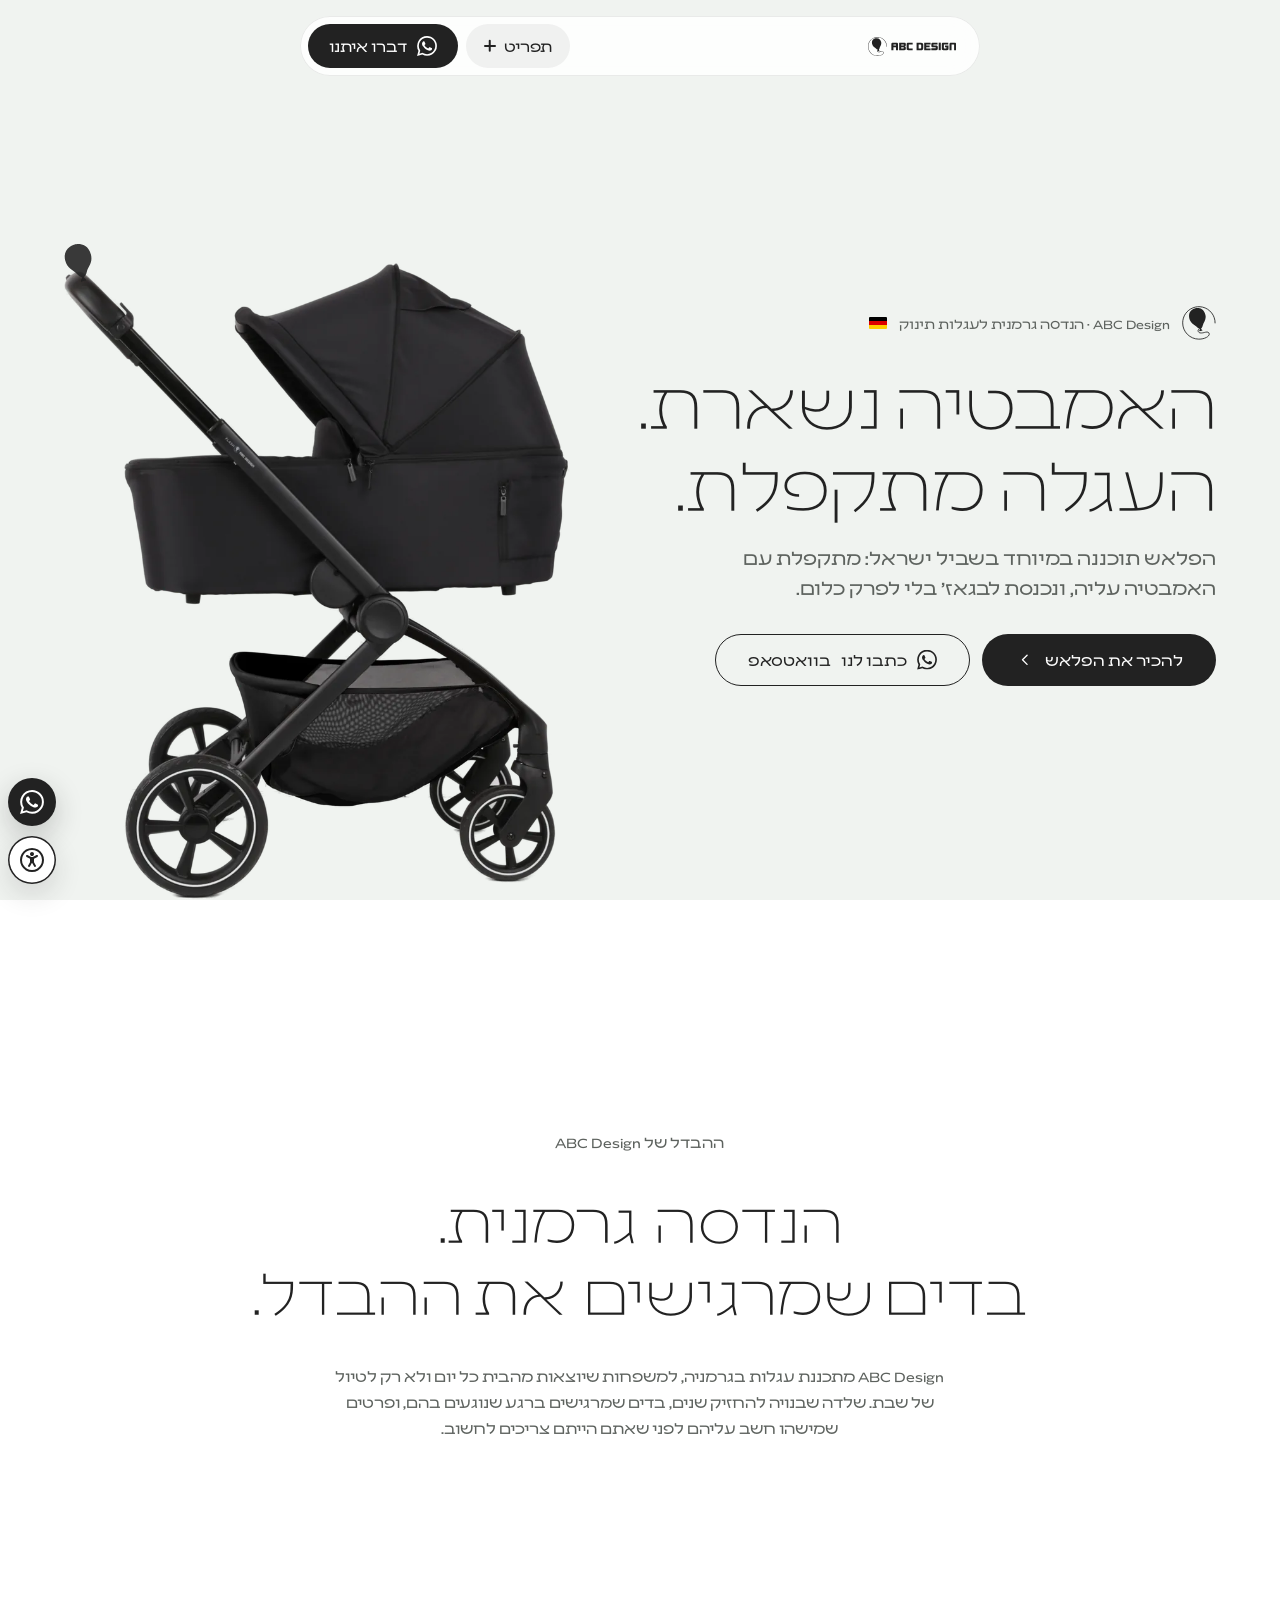
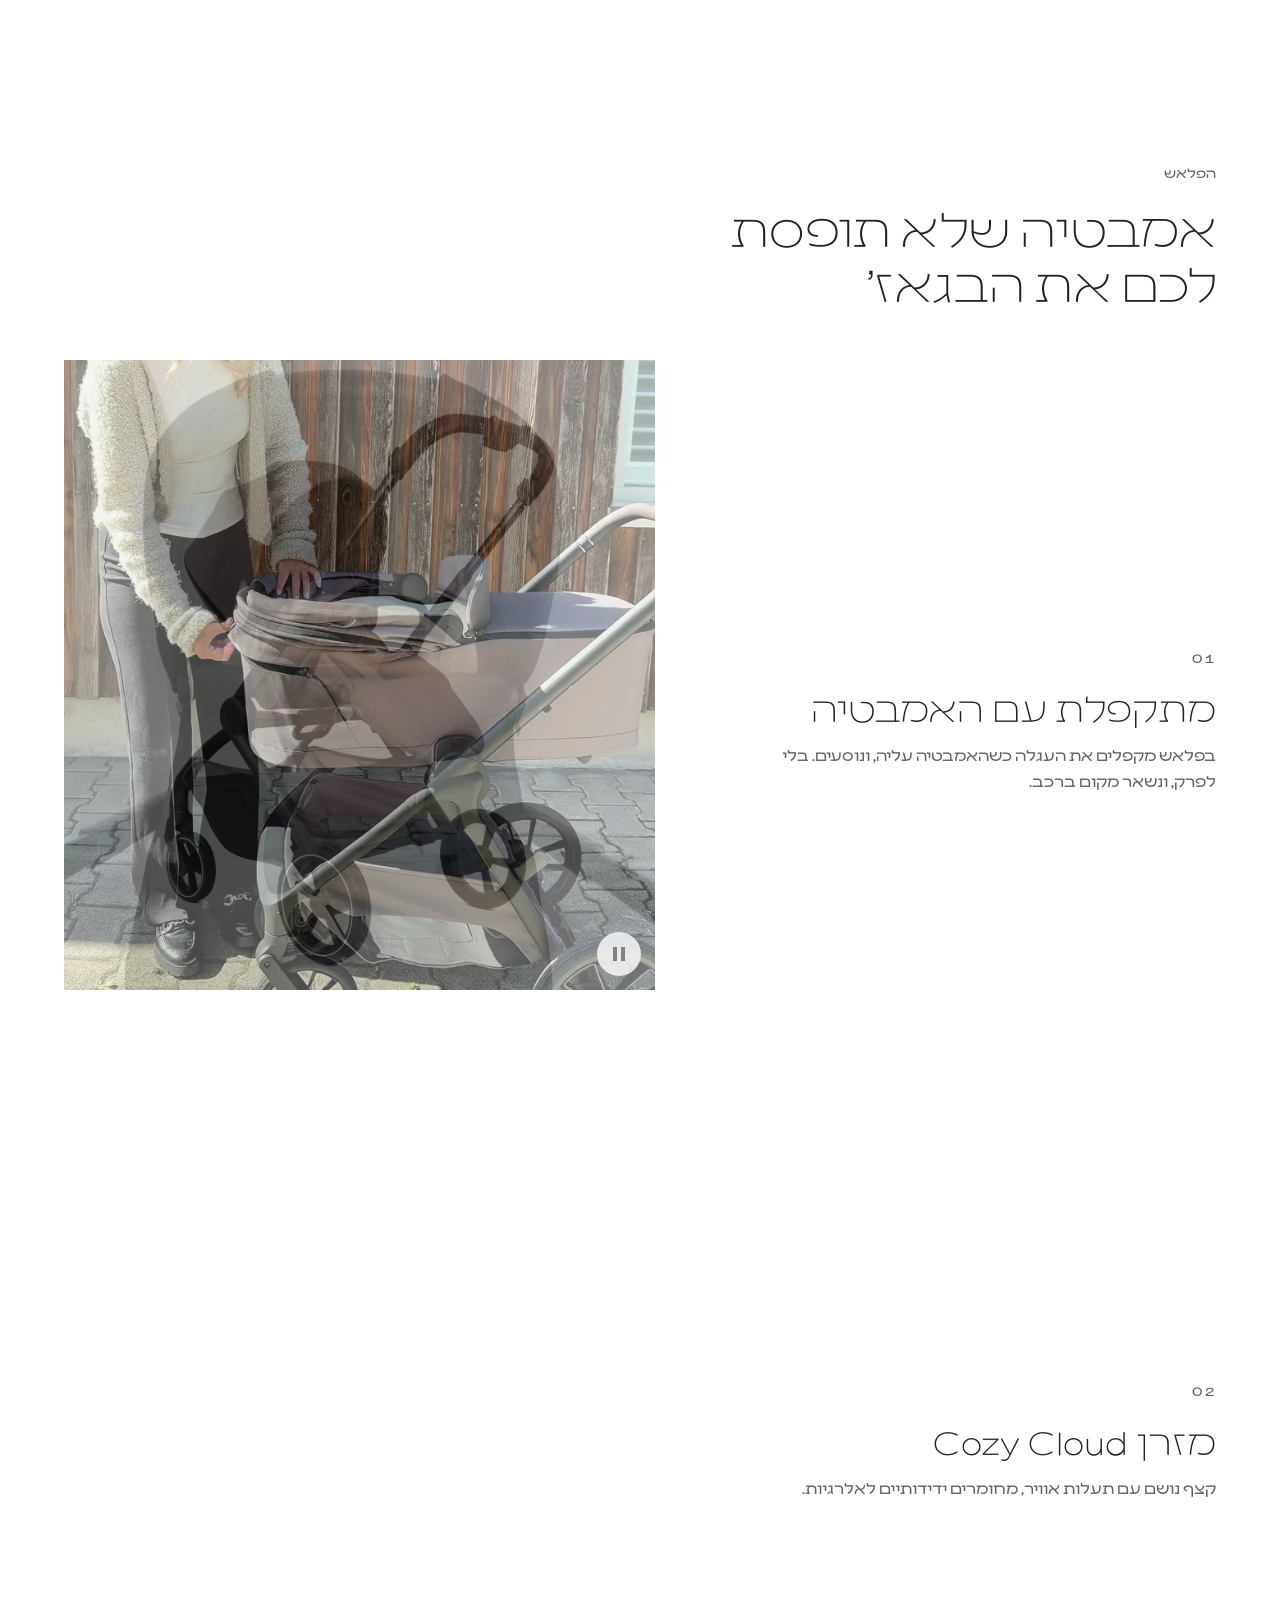
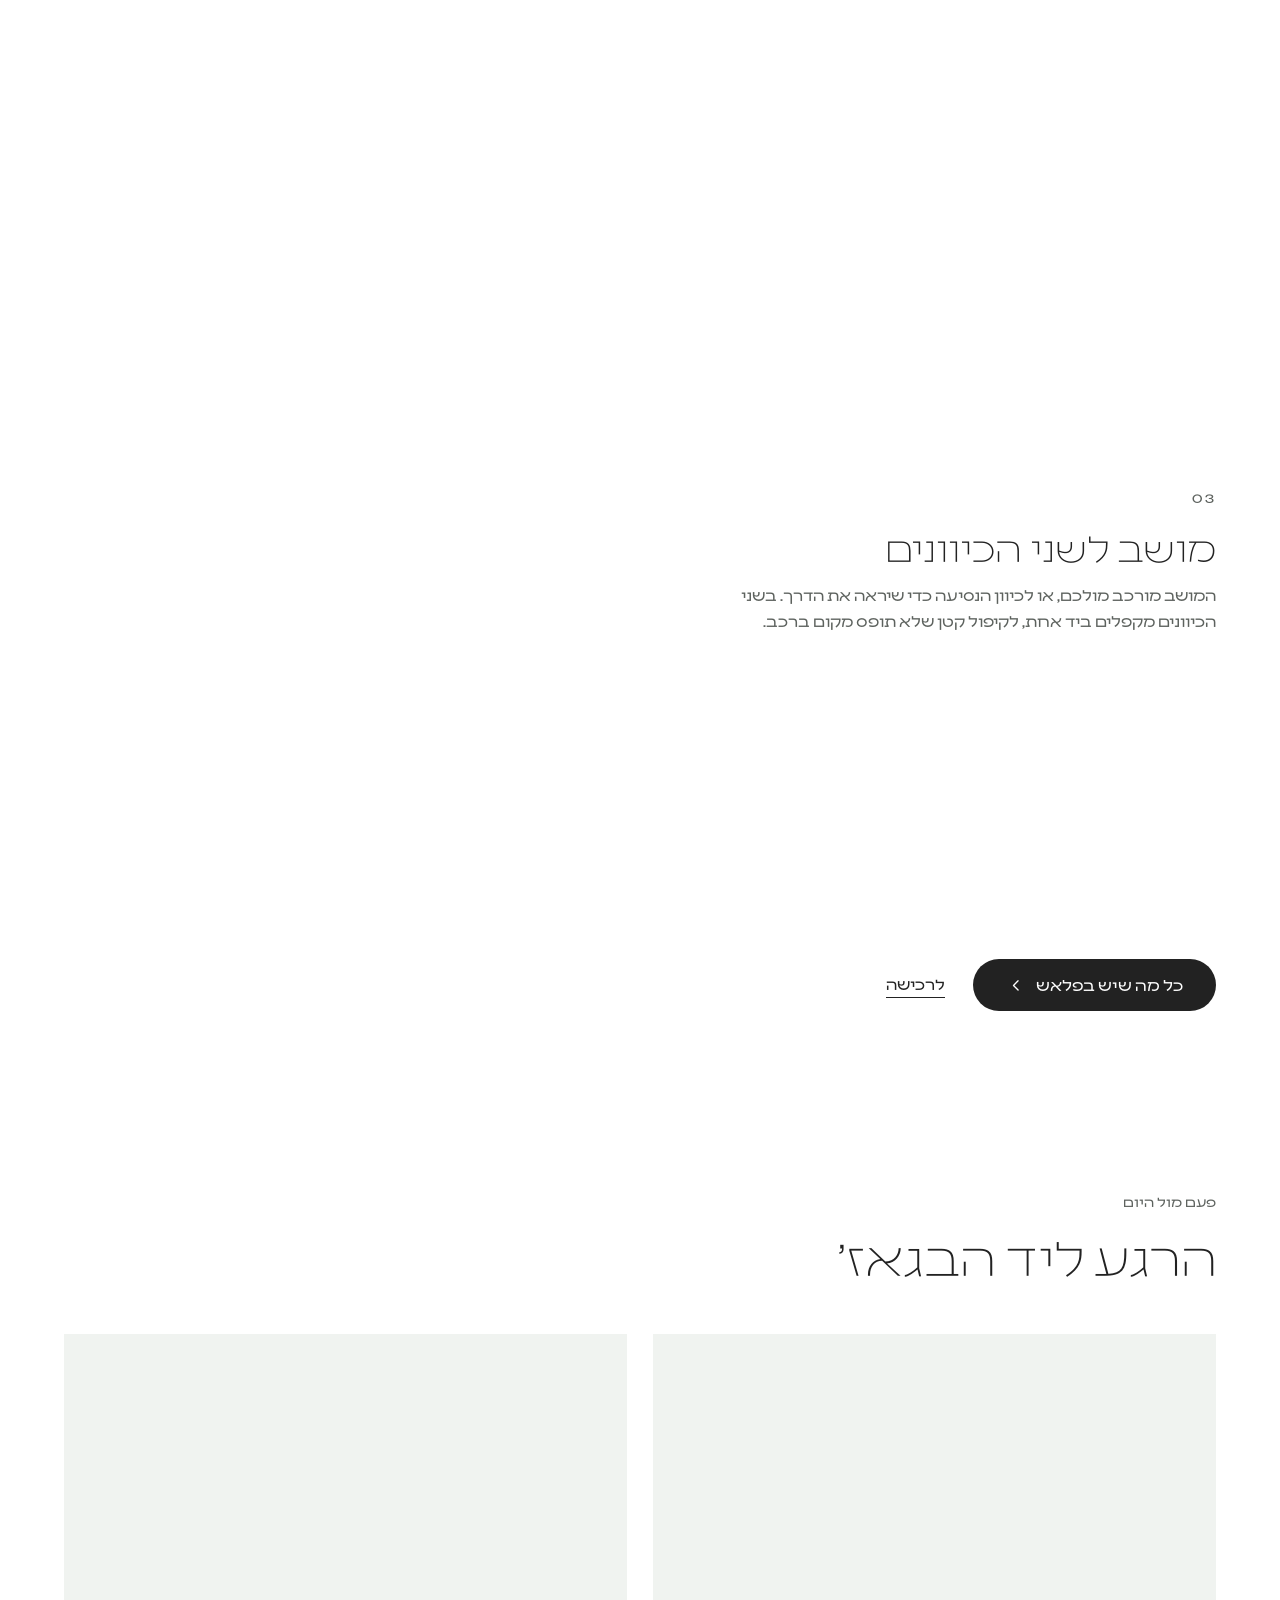
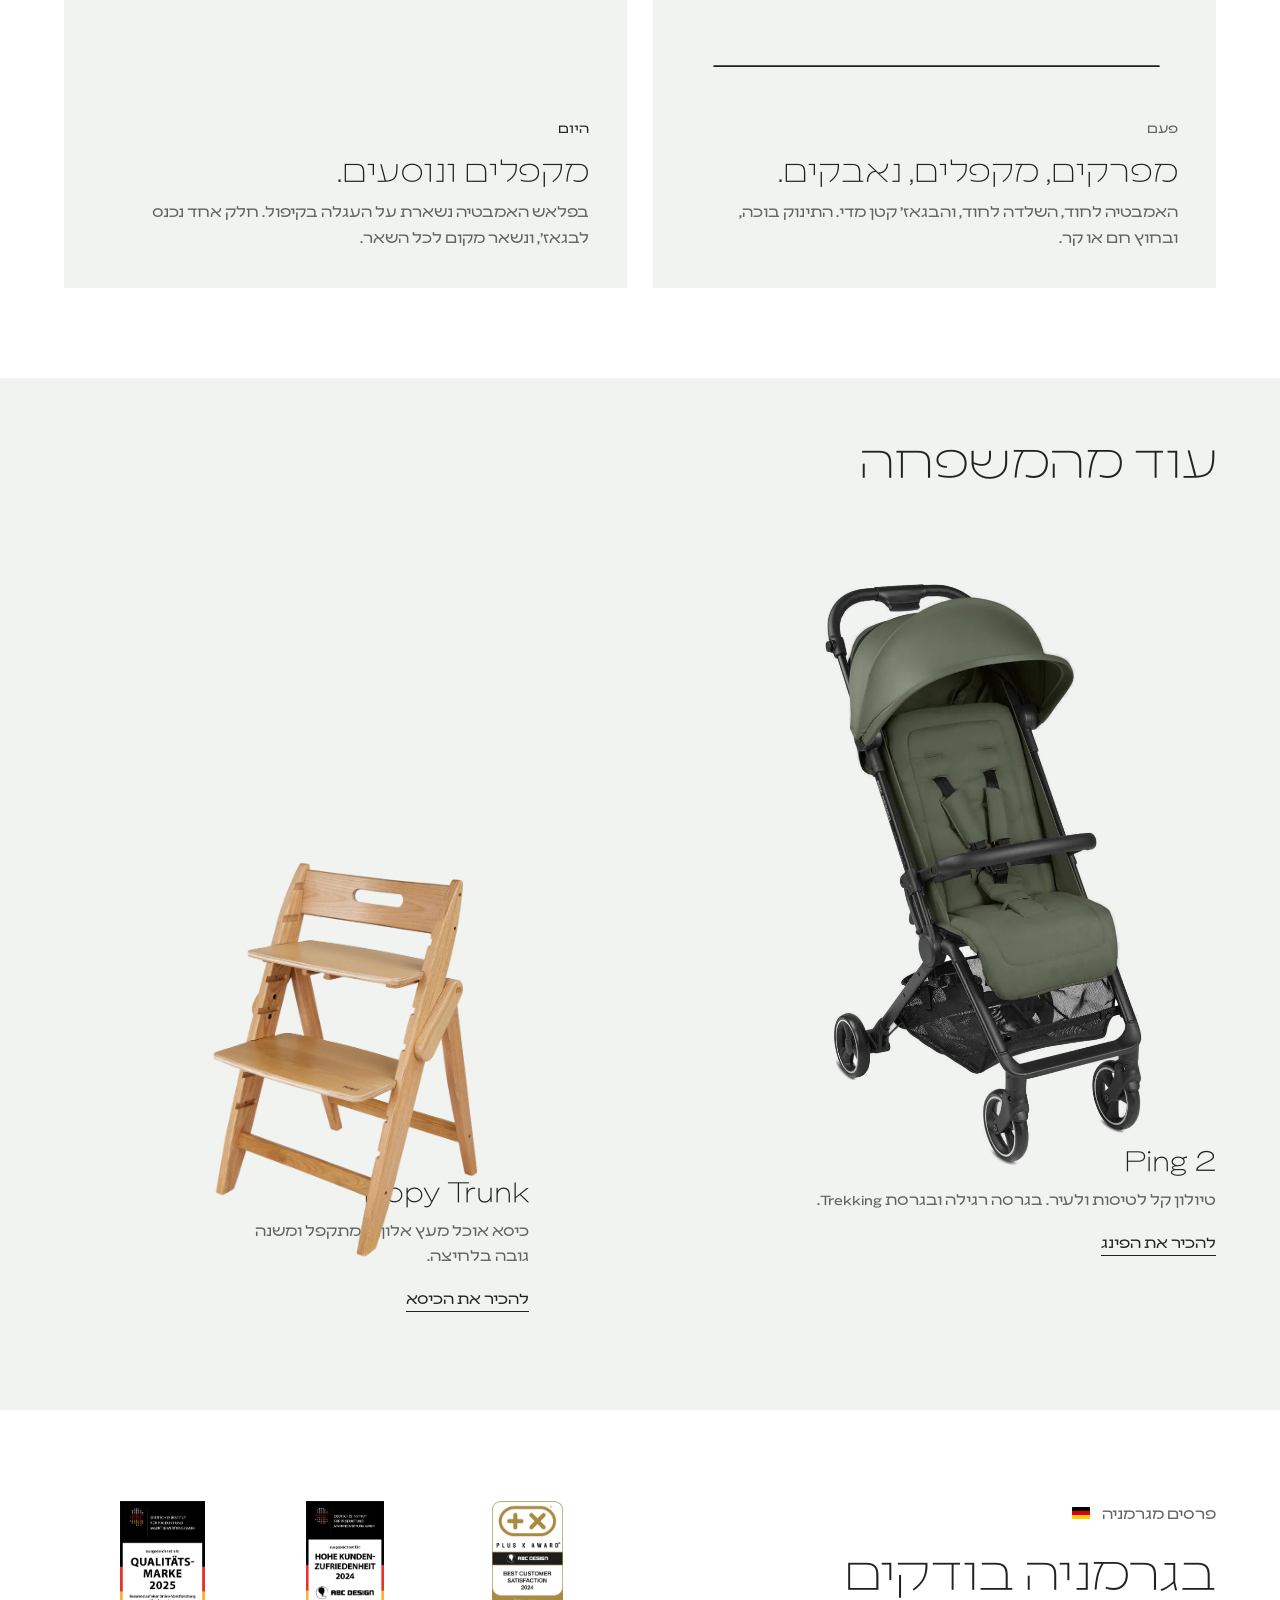
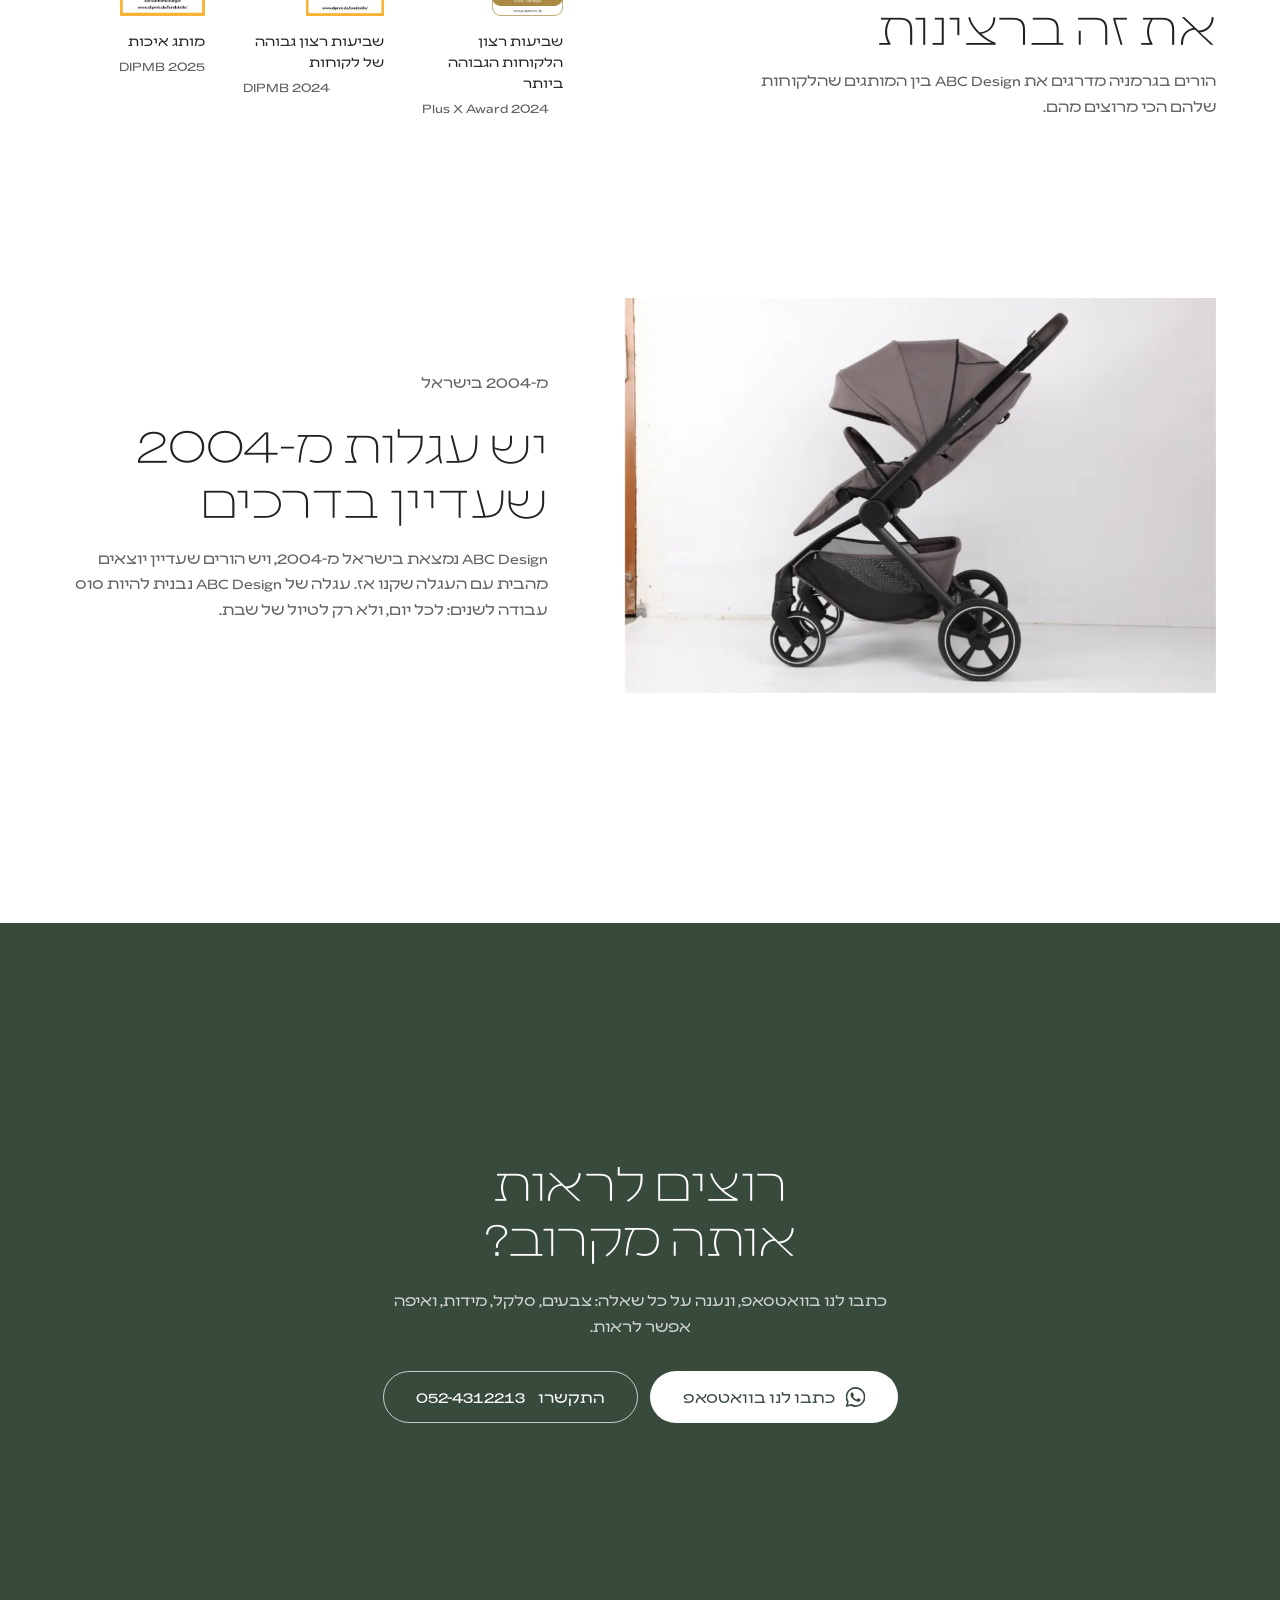
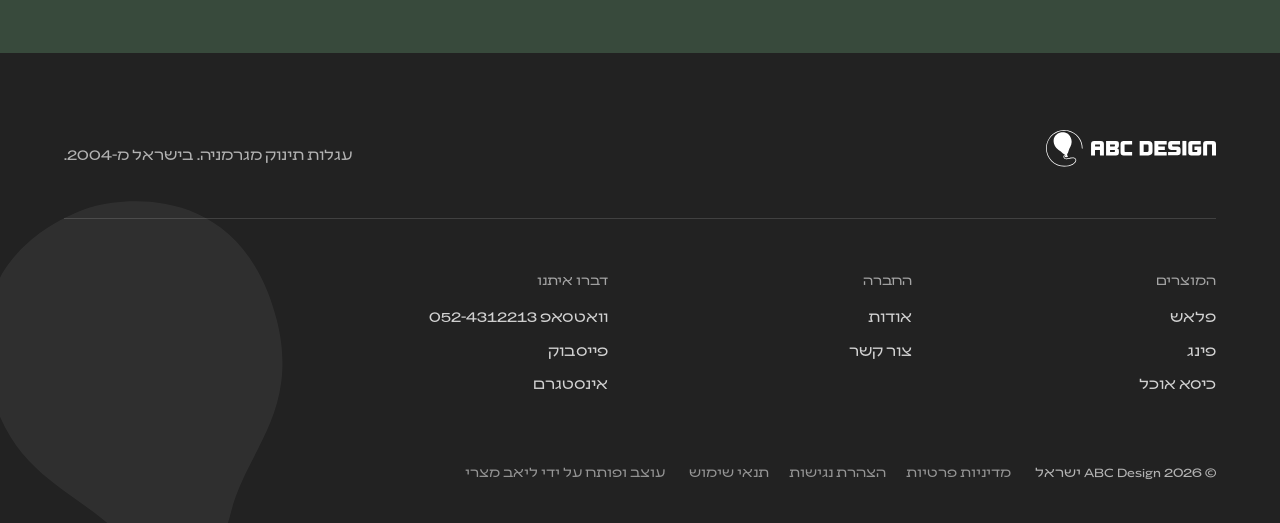
==== commit a786e5b7: "Update preview: folding videos and Kobi's 19.10 notes" ====
--- a/index.html
+++ b/index.html
@@ -9,7 +9,7 @@
 <link rel="preload" href="fonts/Leon-Thin.woff2" as="font" type="font/woff2" crossorigin>
 <link rel="preload" href="fonts/Leon-Regular.woff2" as="font" type="font/woff2" crossorigin>
 <link rel="preload" as="image" type="image/webp" imagesrcset="images/flash-ink-bassinet-800.webp 800w, images/flash-ink-bassinet.webp 1068w" imagesizes="(max-width: 1023px) 70vw, 40vw" fetchpriority="high">
-<link rel="stylesheet" href="css/site.css?v=28">
+<link rel="stylesheet" href="css/site.css?v=29">
 <script>document.documentElement.classList.add("js");if(matchMedia("(prefers-reduced-motion: no-preference)").matches)document.documentElement.classList.add("open-anim");</script>
 </head>
 <body>
@@ -78,8 +78,8 @@
     <div class="mbt">
       <p class="eyebrow">ההבדל של <span class="lat">ABC Design</span></p>
       <h2 class="mbt-h" id="st-title" aria-label="הנדסה גרמנית. בדים שמרגישים את ההבדל.">
-        <span class="mbt-line" aria-hidden="true"><span class="mbt-w">הנדסה</span><span class="mbt-slot"><span class="mbt-pill"><img src="images/pill-wheel.webp" width="1040" height="400" alt="" loading="lazy"></span></span><span class="mbt-w">גרמנית.</span></span>
-        <span class="mbt-line" aria-hidden="true"><span class="mbt-w">בדים שמרגישים</span><span class="mbt-slot"><span class="mbt-pill"><img src="images/pill-fabric.webp?v=2" width="1040" height="400" alt="" loading="lazy"></span></span><span class="mbt-w">את ההבדל.</span></span>
+        <span class="mbt-line" aria-hidden="true"><span class="mbt-w">הנדסה</span><span class="mbt-w">גרמנית.</span></span>
+        <span class="mbt-line" aria-hidden="true"><span class="mbt-w">בדים שמרגישים</span><span class="mbt-w">את ההבדל.</span></span>
       </h2>
       <p class="mbt-cap reveal">ABC Design מתכננת עגלות בגרמניה, למשפחות שיוצאות מהבית כל יום ולא רק לטיול של שבת. שלדה שבנויה להחזיק שנים, בדים שמרגישים ברגע שנוגעים בהם, ופרטים שמישהו חשב עליהם לפני שאתם הייתם צריכים לחשוב.</p>
     </div>
@@ -98,7 +98,7 @@
         <div class="block sync-t"><span class="num lat">03</span><h3>מושב לשני הכיוונים</h3><p>המושב מורכב מולכם, או לכיוון הנסיעה כדי שיראה את הדרך. בשני הכיוונים מקפלים ביד אחת, לקיפול קטן שלא תופס מקום ברכב.</p></div>
       </div>
       <div class="sync-media">
-        <figure class="si si-1 si-cut"><img src="images/flash-beige-bassinet.webp" srcset="images/flash-beige-bassinet-700.webp 700w, images/flash-beige-bassinet.webp 1211w" sizes="(max-width: 767px) 60vw, 40vw" width="1211" height="1500" alt="הפלאש בצבע Light beige עם האמבטיה על השלדה" decoding="async"></figure>
+        <figure class="si si-1 si-vid"><video class="vid" src="media/home-fold.mp4?v=2" poster="media/home-fold.webp?v=2" width="720" height="900" muted loop playsinline preload="none" aria-label="מקפלים את הפלאש כשהאמבטיה עליה, ביד אחת, והעגלה המקופלת מתגלגלת"></video><button class="vid-tg" type="button" aria-label="עצירת הסרטון" aria-pressed="false"><span aria-hidden="true"></span></button></figure>
         <figure class="si si-2"><img src="images/flash-cozy.webp?v=2" srcset="images/flash-cozy-800.webp?v=2 533w, images/flash-cozy.webp?v=2 1067w" sizes="(max-width: 767px) 100vw, 45vw" width="1067" height="1600" style="object-position:50% 38%" alt="מבט מלמעלה אל תוך האמבטיה של הפלאש" decoding="async"></figure>
         <figure class="si si-3 si-cut"><img src="images/flash-falcon-seat.webp" srcset="images/flash-falcon-seat-700.webp 700w, images/flash-falcon-seat.webp 1035w" sizes="(max-width: 767px) 60vw, 40vw" width="1035" height="1461" alt="הפלאש בצבע Falcon עם מושב הטיולון" decoding="async"></figure>
       </div>
@@ -203,8 +203,7 @@
     <div class="hr-text reveal" style="--i:1">
       <p class="kick">מ-2004 בישראל</p>
       <h2 id="hr-title">יש עגלות מ-2004 שעדיין בדרכים</h2>
-      <p><span class="lat">ABC Design</span> נמצאת בישראל מ-2004. עד היום מתקשרים אלינו הורים שקנו עגלה לפני שנים, ושואלים אם אפשר להזמין בד חדש. כשעגלה מחזיקה מספיק כדי שיהיה שווה לחדש לה את הבד, אתם יודעים מה קניתם.</p>
-      <a class="tlink" href="https://wa.me/972524312213" data-wa="היי, יש לי עגלת ABC Design ואני מחפש/ת בדים או חלקים" target="_blank" rel="noopener"><span>יש לכם עגלת ABC ישנה? כתבו לנו על בדים וחלקים</span></a>
+      <p><span class="lat">ABC Design</span> נמצאת בישראל מ-2004, ויש הורים שעדיין יוצאים מהבית עם העגלה שקנו אז. עגלה של <span class="lat">ABC Design</span> נבנית להיות סוס עבודה לשנים: לכל יום, ולא רק לטיול של שבת.</p>
     </div>
   </section>
 
@@ -229,7 +228,7 @@
   </div>
   <div class="ft8-row ft-rv" style="--i:1">
     <div><h3>המוצרים</h3><ul><li><a href="flash.html">פלאש</a></li><li><a href="ping.html">פינג</a></li><li><a href="high-chair.html">כיסא אוכל</a></li></ul></div>
-    <div><h3>החברה</h3><ul><li><a href="about.html">אודות</a></li><li><a href="contact.html">צור קשר</a></li><li><a href="https://wa.me/972524312213" data-wa="היי, יש לי עגלת ABC Design ואני מחפש/ת בדים או חלקים" target="_blank" rel="noopener">בדים וחלקים לעגלה ישנה</a></li></ul></div>
+    <div><h3>החברה</h3><ul><li><a href="about.html">אודות</a></li><li><a href="contact.html">צור קשר</a></li></ul></div>
     <div><h3>דברו איתנו</h3><ul><li><a href="https://wa.me/972524312213" data-wa="היי, הגעתי מהאתר של ABC Design ויש לי שאלה" target="_blank" rel="noopener">וואטסאפ&nbsp;<span class="tel" dir="ltr">052-4312213</span></a></li><li><a href="https://www.facebook.com/abcdesignisrael" target="_blank" rel="noopener">פייסבוק</a></li><li><a href="https://www.instagram.com/abcdesignil" target="_blank" rel="noopener">אינסטגרם</a></li></ul></div>
   </div>
   <div class="ft-legal">
@@ -248,7 +247,7 @@
 <script src="vendor/ScrollTrigger.min.js"></script>
 <script src="vendor/MotionPathPlugin.min.js"></script>
 <script src="vendor/Flip.min.js"></script>
-<script src="js/site.js?v=13" defer></script>
+<script src="js/site.js?v=15" defer></script>
 <script src="js/a11y.js?v=1" defer></script>
 <script src="js/snap-icons.js?v=1" defer></script>
 </body>
--- a/css/site.css
+++ b/css/site.css
@@ -821,3 +821,15 @@
 }
 @media (prefers-reduced-motion: reduce) { .c-sign { animation: none; } .c-tile { transition: none; } }
 html.a11y-contrast .c-balloon { fill: #fff; } html.a11y-contrast .c-line { stroke: #fff; }
+
+/* ---------- the folding videos (Kobi's footage, 19.10): home point 01 and the Flash fold section ---------- */
+.vid { display: block; width: 100%; height: 100%; object-fit: cover; background: var(--surface); }
+.fold-media { position: relative; }
+.fold-media .vid { height: auto; aspect-ratio: 3 / 2; }
+.si-vid { place-items: stretch; }
+.vid-tg { position: absolute; inset-block-end: 14px; inset-inline-start: 14px; display: grid; place-items: center; width: 44px; height: 44px; padding: 0; border: 0; border-radius: 50%; background: rgb(255 255 255 / .86); color: var(--ink); cursor: pointer; transition: background .2s; }
+.vid-tg:hover { background: #fff; }
+.vid-tg:focus-visible { outline: 2px solid var(--ink); outline-offset: 3px; }
+.vid-tg span { width: 12px; height: 14px; border-inline: 4px solid currentColor; }   /* pause: two bars */
+.vid-tg[aria-pressed="true"] span { width: 0; height: 0; border-inline: 0; border-block: 8px solid transparent; border-inline-start: 13px solid currentColor; margin-inline-start: 4px; transform: scaleX(-1); }   /* play: a triangle pointing right in RTL */
+.seat-text p.se-note { color: var(--ink); }
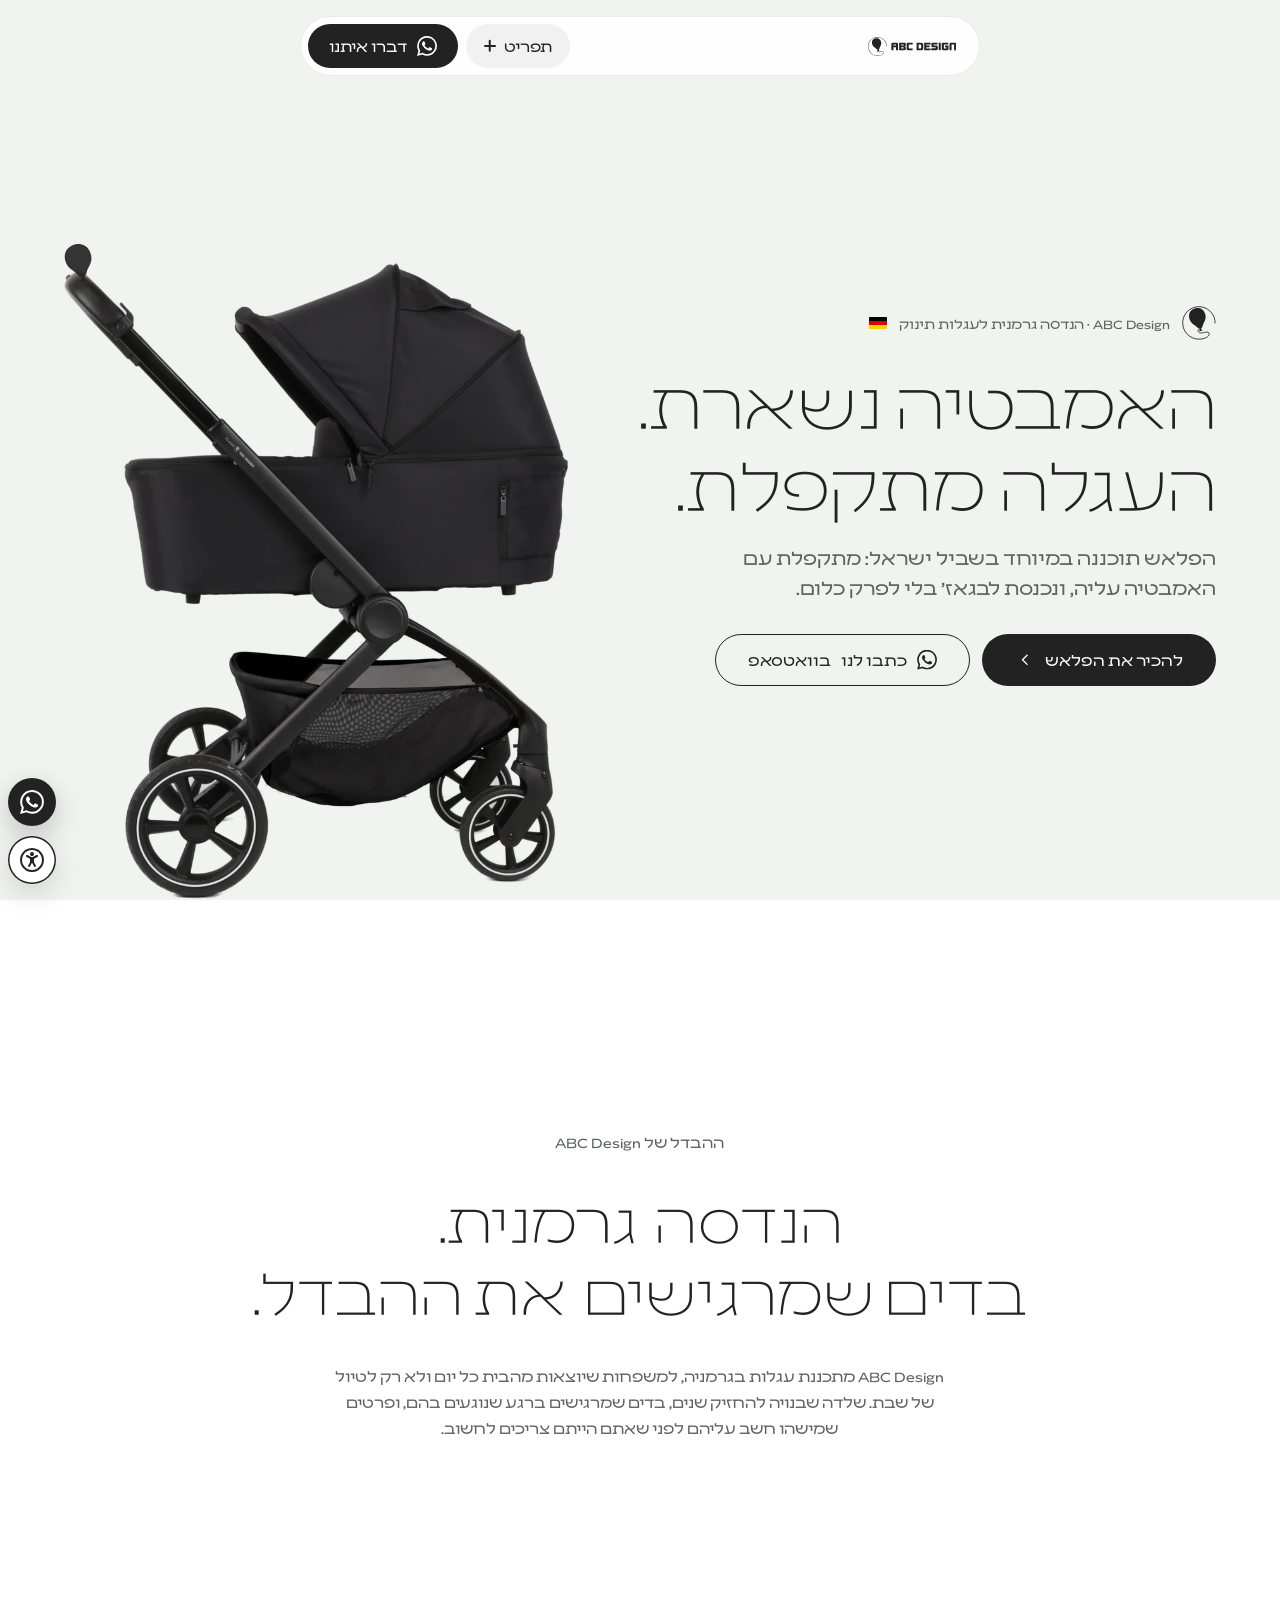
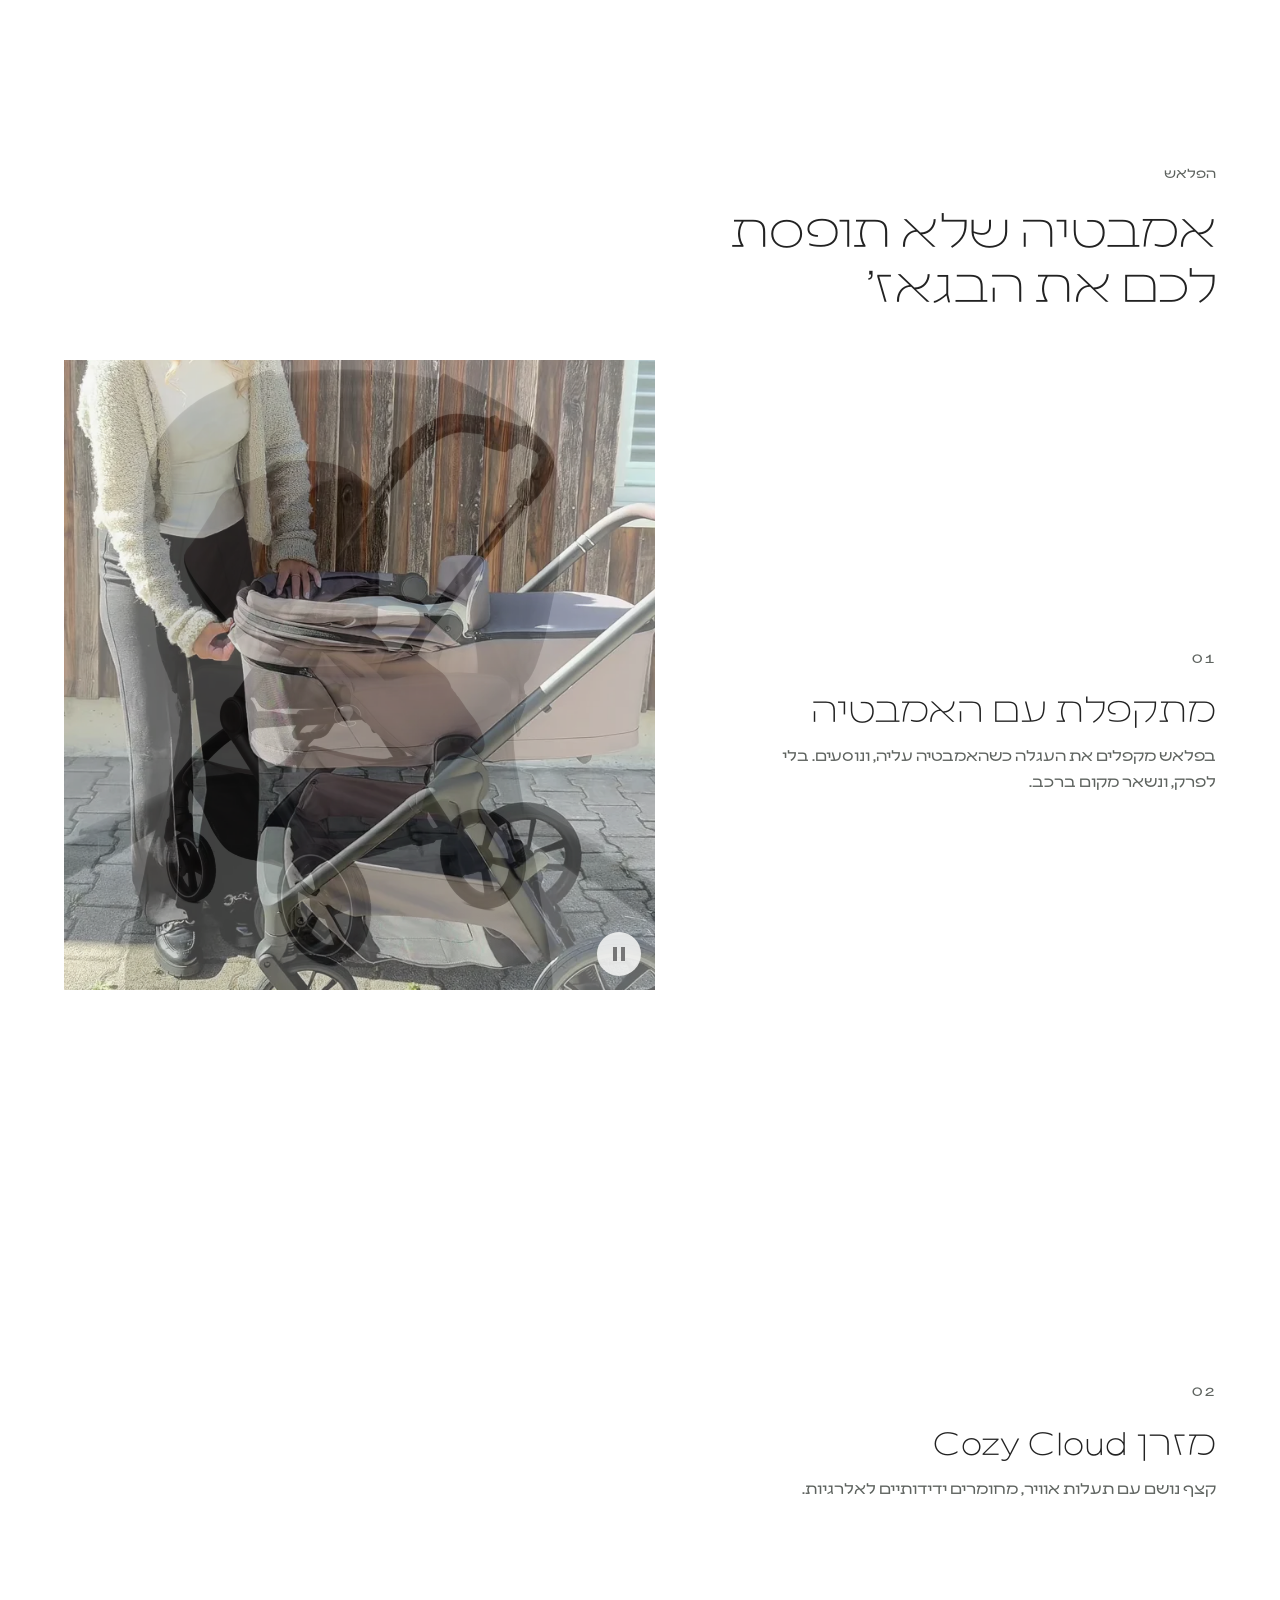
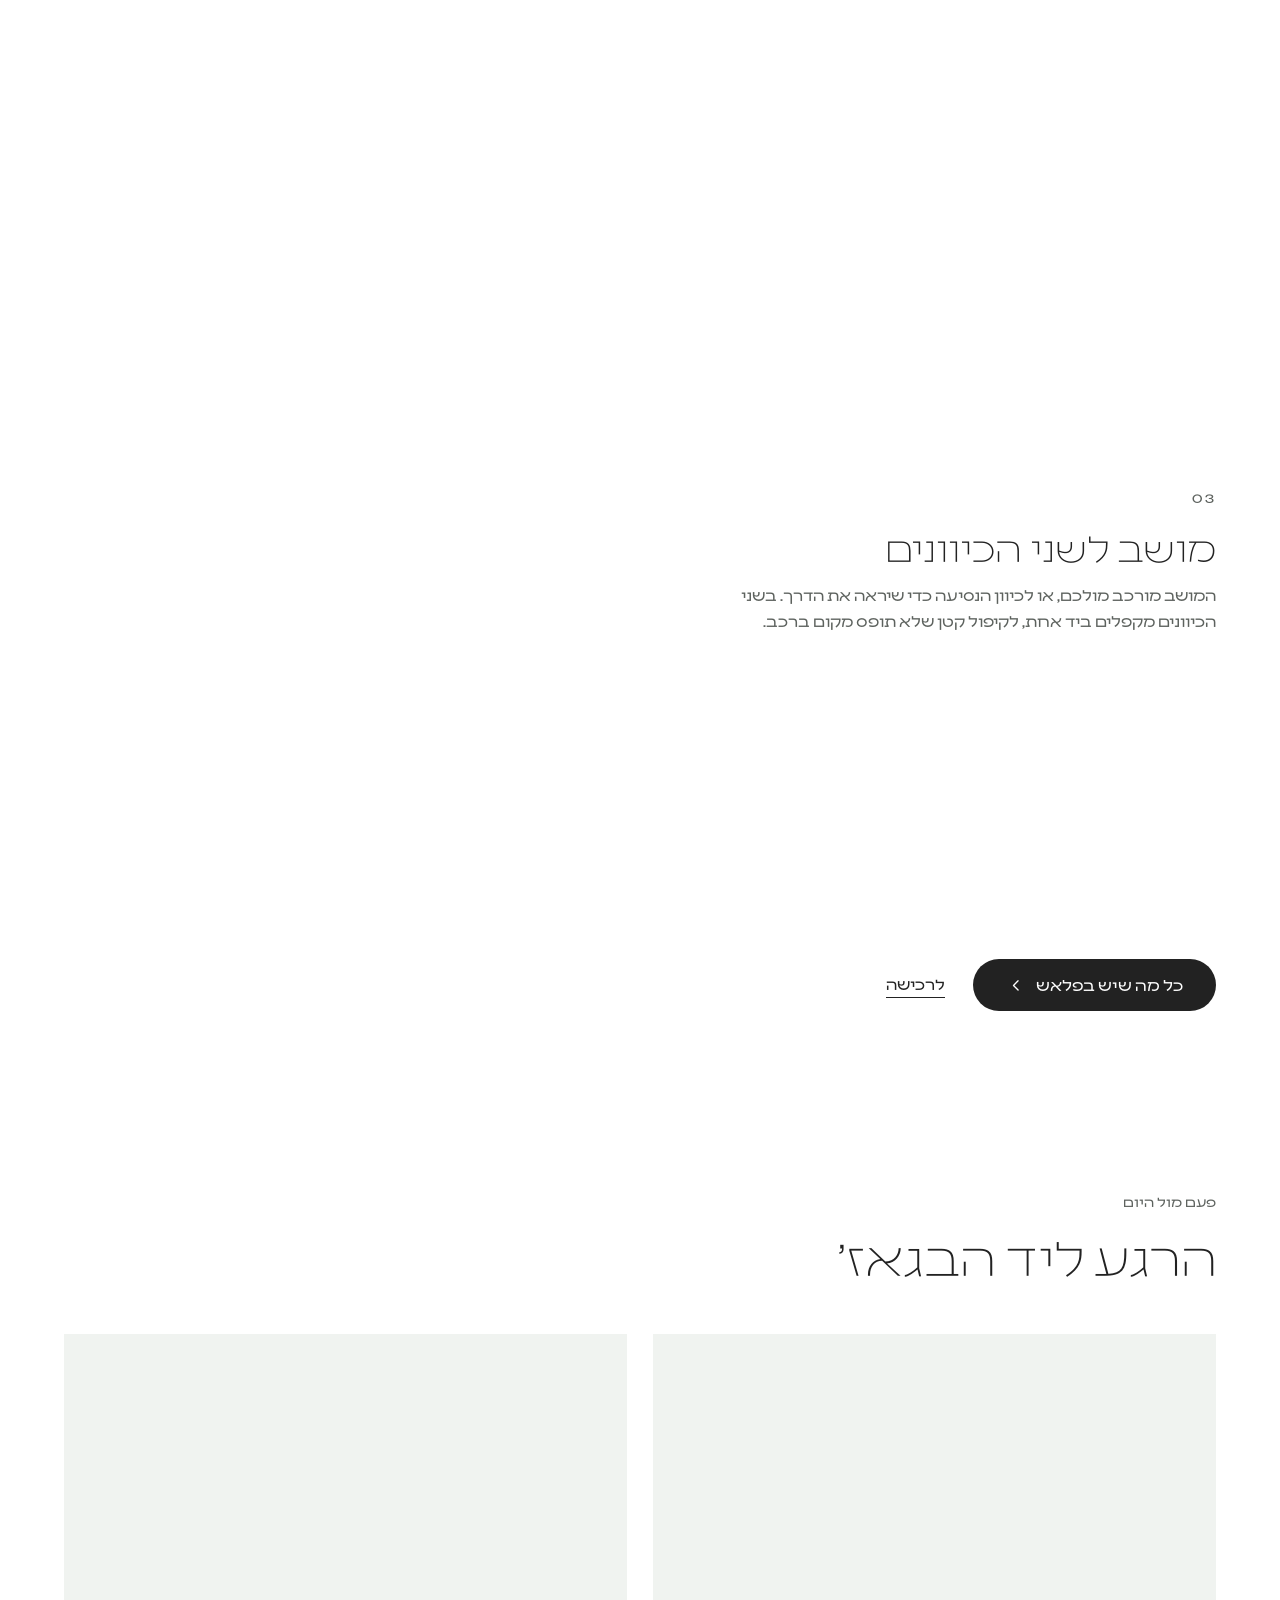
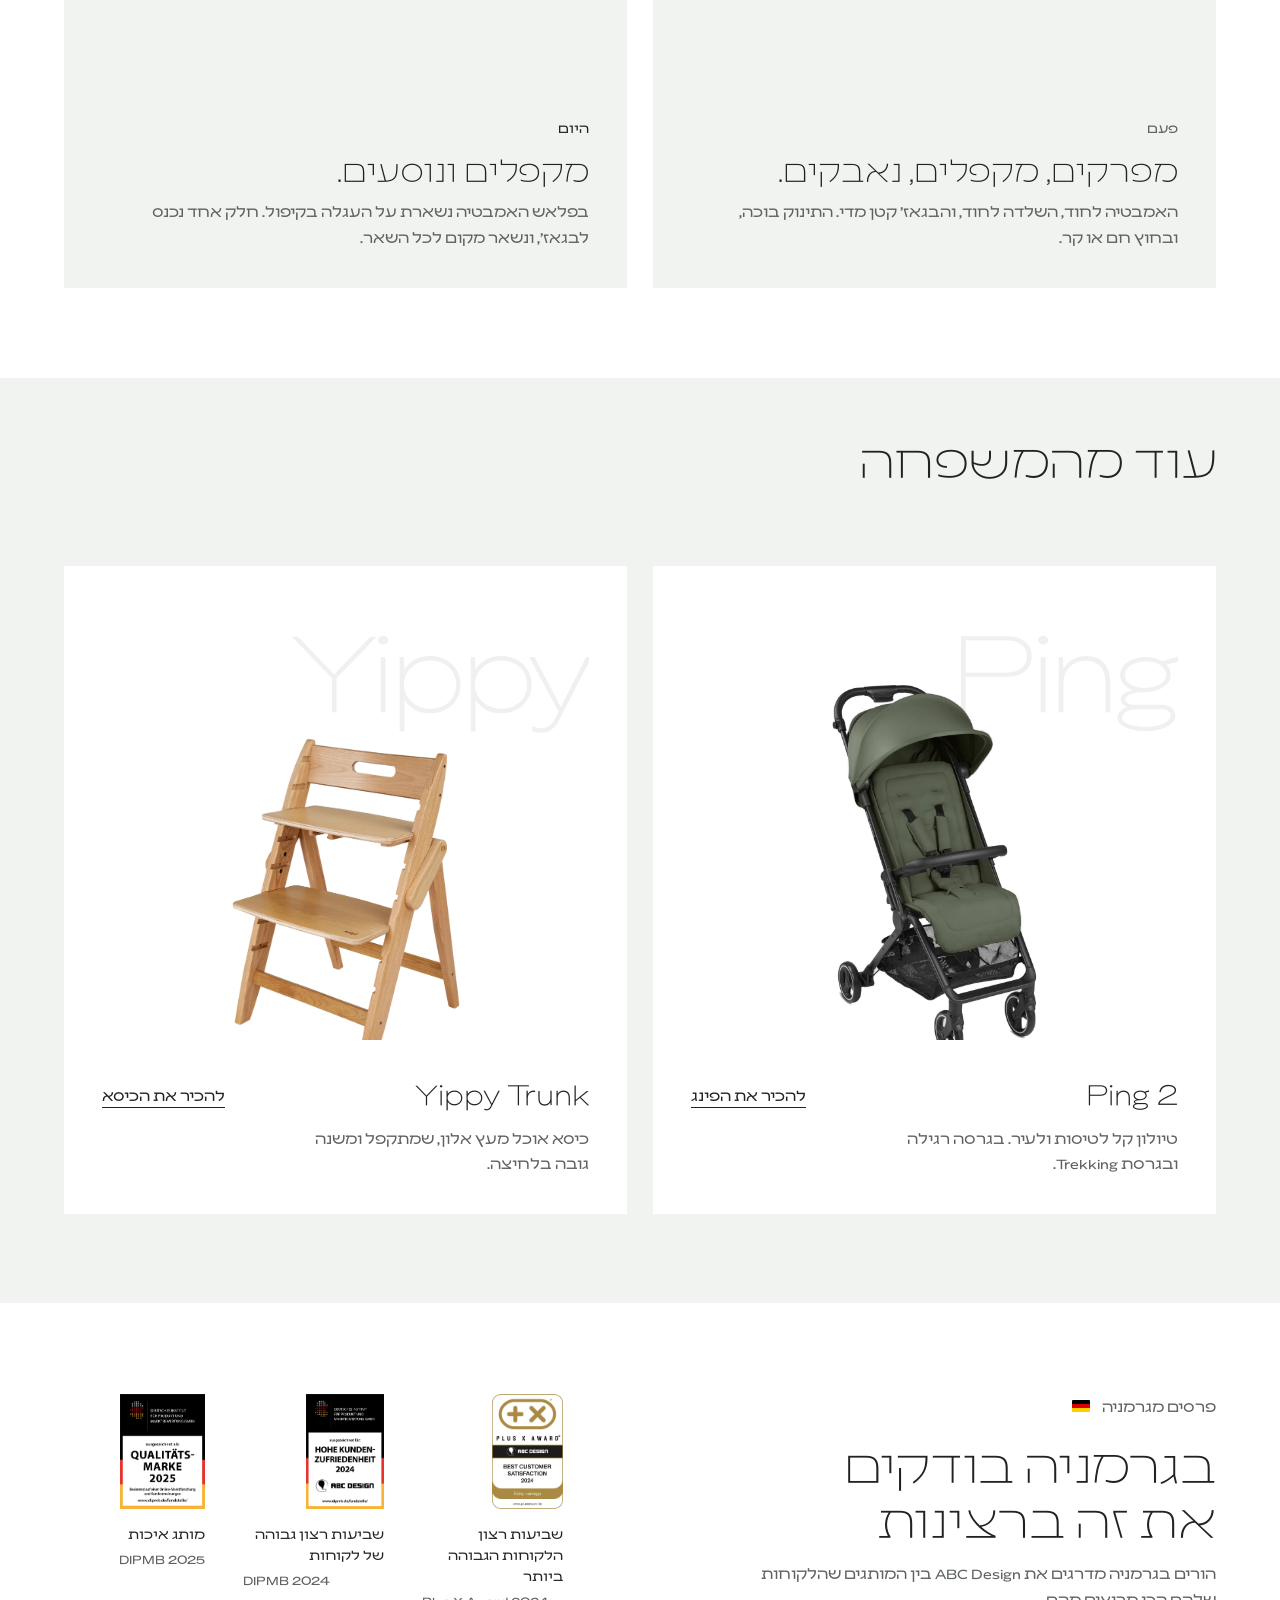
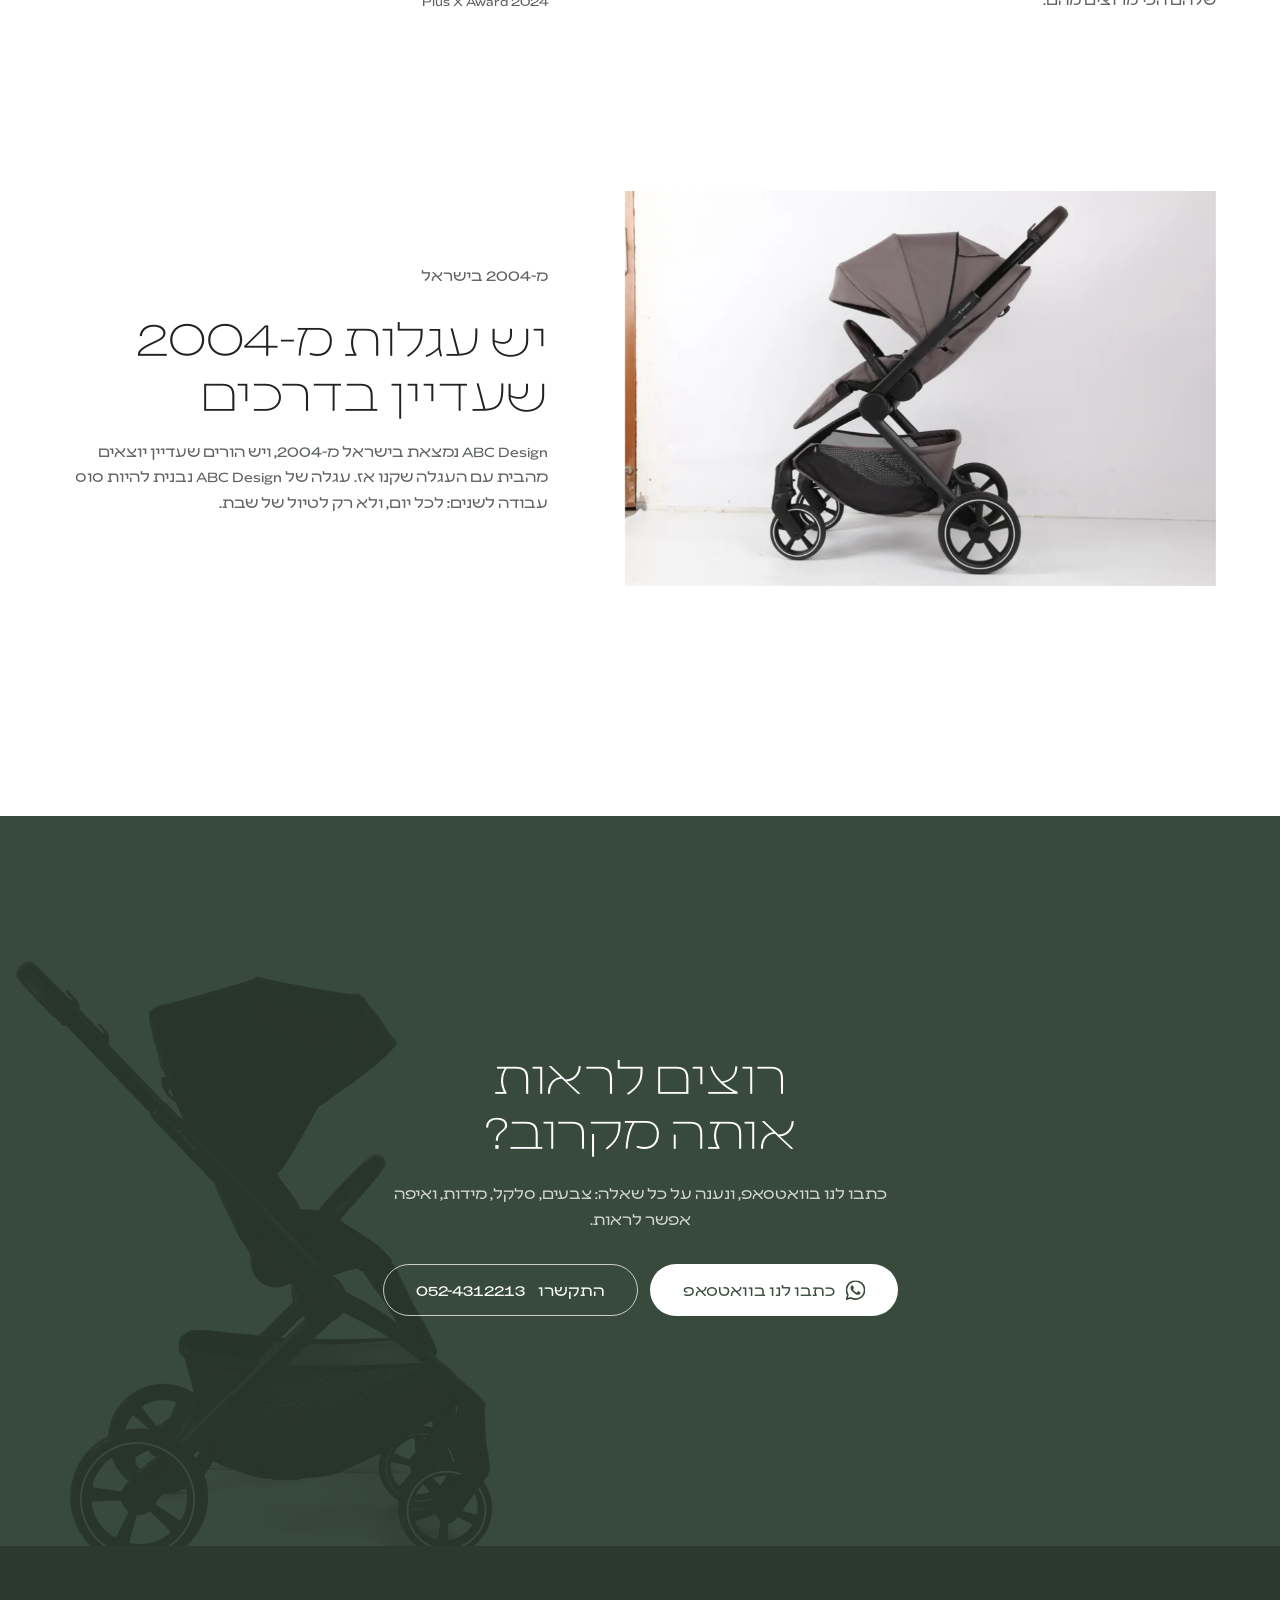
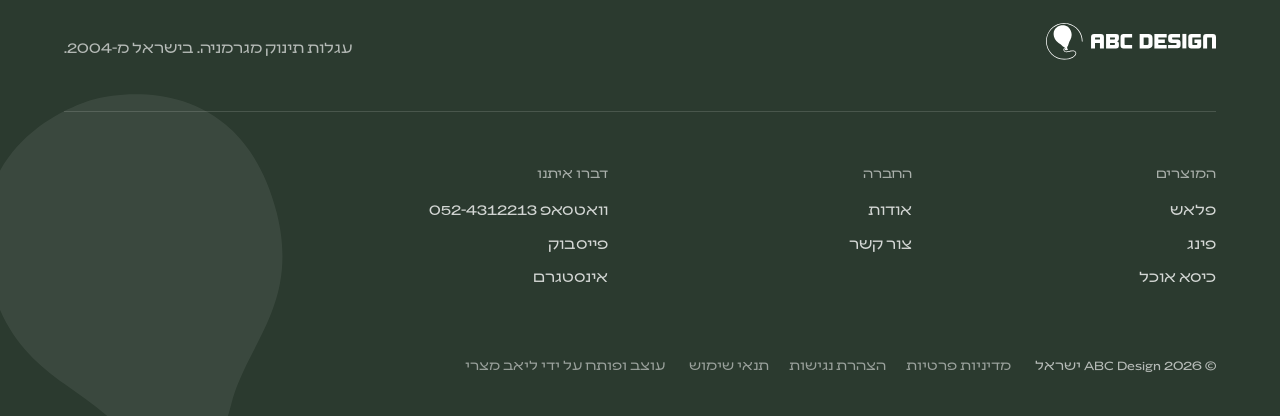
==== commit 036d8e1f: "Update preview: family cards, closing background, forest footer Co-Authored-By: Claude Opus 5.5 <nor" ====
--- a/index.html
+++ b/index.html
@@ -9,7 +9,7 @@
 <link rel="preload" href="fonts/Leon-Thin.woff2" as="font" type="font/woff2" crossorigin>
 <link rel="preload" href="fonts/Leon-Regular.woff2" as="font" type="font/woff2" crossorigin>
 <link rel="preload" as="image" type="image/webp" imagesrcset="images/flash-ink-bassinet-800.webp 800w, images/flash-ink-bassinet.webp 1068w" imagesizes="(max-width: 1023px) 70vw, 40vw" fetchpriority="high">
-<link rel="stylesheet" href="css/site.css?v=29">
+<link rel="stylesheet" href="css/site.css?v=31">
 <script>document.documentElement.classList.add("js");if(matchMedia("(prefers-reduced-motion: no-preference)").matches)document.documentElement.classList.add("open-anim");</script>
 </head>
 <body>
@@ -169,13 +169,13 @@
     </header>
     <div class="fam-grid">
       <article class="fam fam-ping reveal">
-        <a class="fam-media" href="ping.html" tabindex="-1" aria-hidden="true"><img class="layer" data-depth="0.25" src="images/ping2-green.webp" width="632" height="1145" alt="" loading="lazy" decoding="async"></a>
+        <a class="fam-media" href="ping.html" tabindex="-1" aria-hidden="true"><span class="fam-word lat" aria-hidden="true">Ping</span><img class="layer" data-depth="0.25" src="images/ping2-green.webp" width="632" height="1145" alt="" loading="lazy" decoding="async"></a>
         <h3 class="lat">Ping 2</h3>
         <p>טיולון קל לטיסות ולעיר. בגרסה רגילה ובגרסת <span class="lat">Trekking</span>.</p>
         <a class="tlink" href="ping.html">להכיר את הפינג</a>
       </article>
       <article class="fam fam-yippy reveal" style="--i:1">
-        <a class="fam-media" href="high-chair.html" tabindex="-1" aria-hidden="true"><img class="layer" data-depth="0.5" src="images/yippy-oak.webp" srcset="images/yippy-oak-600.webp 600w, images/yippy-oak.webp 1100w" sizes="(max-width: 767px) 60vw, 30vw" width="1100" height="1637" alt="" loading="lazy" decoding="async"></a>
+        <a class="fam-media" href="high-chair.html" tabindex="-1" aria-hidden="true"><span class="fam-word lat" aria-hidden="true">Yippy</span><img class="layer" data-depth="0.5" src="images/yippy-oak.webp" srcset="images/yippy-oak-600.webp 600w, images/yippy-oak.webp 1100w" sizes="(max-width: 767px) 60vw, 30vw" width="1100" height="1637" alt="" loading="lazy" decoding="async"></a>
         <h3 class="lat">Yippy Trunk</h3>
         <p>כיסא אוכל מעץ אלון, שמתקפל ומשנה גובה בלחיצה.</p>
         <a class="tlink" href="high-chair.html">להכיר את הכיסא</a>
@@ -208,7 +208,8 @@
   </section>
 
   <!-- 07 · closing -->
-  <section class="closing" id="closing" aria-labelledby="cl-title">
+  <section class="closing closing-ph" id="closing" aria-labelledby="cl-title">
+    <img class="cl-bg" src="images/closing-ink.webp" width="1000" height="1181" alt="" aria-hidden="true" loading="lazy" decoding="async">
     <h2 id="cl-title" class="reveal">רוצים לראות אותה מקרוב?</h2>
     <p class="reveal" style="--i:1">כתבו לנו בוואטסאפ, ונענה על כל שאלה: צבעים, סלקל, מידות, ואיפה אפשר לראות.</p>
     <div class="cta reveal" style="--i:2">
@@ -247,7 +248,7 @@
 <script src="vendor/ScrollTrigger.min.js"></script>
 <script src="vendor/MotionPathPlugin.min.js"></script>
 <script src="vendor/Flip.min.js"></script>
-<script src="js/site.js?v=15" defer></script>
+<script src="js/site.js?v=16" defer></script>
 <script src="js/a11y.js?v=1" defer></script>
 <script src="js/snap-icons.js?v=1" defer></script>
 </body>
--- a/css/site.css
+++ b/css/site.css
@@ -23,6 +23,7 @@
   --surface: #ffffff;
   --paper: #f0f3f0;
   --forest: #384a3c;
+  --ft-bg: #2b3a2f;          /* the footer: the forest one step deeper (Liav 19.10: the grey felt unrelated to the green above) */
   --sun: #fedc70;             /* the German site's offer tag: the one yellow, for the gift */
   --de-black: #000000;        /* the German flag, only as the small stamp beside "German" (Kobi, 18.10) */
   --de-red: #dd0000;
@@ -299,6 +300,22 @@
   .fam-ping { margin-top: 40px; }
   .fam-media { aspect-ratio: 1; }
 }
+/* desktop (Liav 19.10: the two loose cut-outs did not hold together): two white plinths side by side, each a small stage
+   for its product with the Latin name behind it, like the product pages' openings. The phone keeps the stacked list */
+@media (max-width: 767px) { .fam-word { display: none; } }
+@media (min-width: 768px) {
+  .family .sec-head { margin-bottom: clamp(32px, 3.4vw, 64px); }
+  .fam-grid { grid-template-columns: repeat(2, minmax(0, 1fr)); align-items: stretch; }
+  .fam-ping, .fam-yippy { grid-column: auto; margin-top: 0; }
+  .fam { position: relative; isolation: isolate; grid-template-columns: minmax(0, 1fr) auto; align-content: start; column-gap: 24px; row-gap: 8px; padding: clamp(28px, 3vw, 64px); background: var(--surface); }
+  .fam-media { grid-column: 1 / -1; position: relative; aspect-ratio: auto; height: clamp(360px, 34vw, 700px); margin: 0 0 clamp(20px, 2vw, 40px); overflow: clip; }
+  .fam-media img { position: relative; z-index: 1; height: 86%; }
+  .fam-yippy .fam-media img { height: 78%; }
+  .fam-word { position: absolute; z-index: 0; top: 0; inset-inline-start: 0; font-family: var(--f-display); font-weight: 100; font-size: clamp(110px, 10.5vw, 230px); line-height: .8; letter-spacing: -.04em; color: color-mix(in srgb, var(--ink) 7%, var(--surface)); pointer-events: none; user-select: none; transition: color .4s var(--ease); }
+  .fam h3, .fam p { grid-column: 1; }
+  .fam .tlink { grid-column: 2; grid-row: 2; align-self: center; }
+}
+@media (min-width: 768px) and (hover: hover) and (pointer: fine) { .fam:hover .fam-word { color: color-mix(in srgb, var(--ink) 12%, var(--surface)); } }
 
 /* ---------- awards: C10, a quiet band ---------- */
 .awards { display: grid; grid-template-columns: minmax(0, 1fr) auto; align-items: center; gap: clamp(32px, 5vw, 128px); padding: var(--sec) var(--gutter); background: var(--surface); }
@@ -332,15 +349,20 @@
 .closing p { max-width: 44ch; font-size: var(--fs-body); line-height: 1.6; color: var(--on-dark-muted); }
 .closing .cta { justify-content: center; margin-top: 8px; }
 .closing :focus-visible { box-shadow: 0 0 0 2px var(--forest), 0 0 0 4px var(--on-dark); }
+/* home (Liav 19.10: a photo in the background): the Ink Flash from the side, multiplied into the green, so it reads as a shadow of the stroller and never as a photo under the text */
+.closing-ph { position: relative; isolation: isolate; overflow: clip; }
+.closing-ph > :not(.cl-bg) { position: relative; z-index: 1; }
+.cl-bg { position: absolute; z-index: 0; bottom: -3%; inset-inline-end: clamp(-60px, -1vw, 0px); width: auto; height: 86%; mix-blend-mode: multiply; opacity: .3; pointer-events: none; user-select: none; }
+@media (max-width: 767px) { .cl-bg { height: 58%; inset-inline-end: -18%; bottom: -2%; opacity: .32; } }
 
 /* ---------- footer: MV:ft8, the brand signature: the balloon, whole and quiet, in the empty corner ---------- */
-.ftw { position: relative; isolation: isolate; overflow: hidden; padding: clamp(56px, 6vw, 112px) var(--gutter) 40px; background: var(--ink); color: var(--on-dark); font-size: var(--fs-small); line-height: 1.6; }
+.ftw { position: relative; isolation: isolate; overflow: hidden; padding: clamp(56px, 6vw, 112px) var(--gutter) 40px; background: var(--ft-bg); color: var(--on-dark); font-size: var(--fs-small); line-height: 1.6; }
 .ftw a { color: inherit; text-decoration: none; opacity: .8; transition: opacity .15s var(--ease); }
-.ftw :focus-visible { box-shadow: 0 0 0 2px var(--ink), 0 0 0 4px var(--on-dark); }
+.ftw :focus-visible { box-shadow: 0 0 0 2px var(--ft-bg), 0 0 0 4px var(--on-dark); }
 .ftw h3 { margin: 0 0 14px; font-family: var(--f-text); font-size: var(--fs-micro); font-weight: 400; color: rgba(255,255,255,.6); }
 .ftw ul { list-style: none; margin: 0; padding: 0; display: grid; gap: 8px; }
 .ft8-mark { position: absolute; z-index: -1; inset-inline-end: clamp(-60px, -2vw, -16px); bottom: clamp(-160px, -8vw, -40px); width: clamp(260px, 26vw, 500px); aspect-ratio: 52 / 68; height: auto; fill: var(--on-dark); opacity: 0; transition: opacity 1.4s var(--ease); }
-.ft8.is-in .ft8-mark { opacity: .06; }
+.ft8.is-in .ft8-mark { opacity: .07; }
 .ft8-top { display: flex; flex-wrap: wrap; align-items: flex-end; justify-content: space-between; gap: 16px 40px; padding-bottom: clamp(32px, 4vw, 64px); border-bottom: 1px solid rgba(255,255,255,.14); }
 .ft-logo { display: inline-flex; opacity: 1 !important; }
 .ft-logo svg { display: block; width: clamp(170px, 13vw, 250px); height: auto; aspect-ratio: 439 / 94.6; fill: currentColor; }
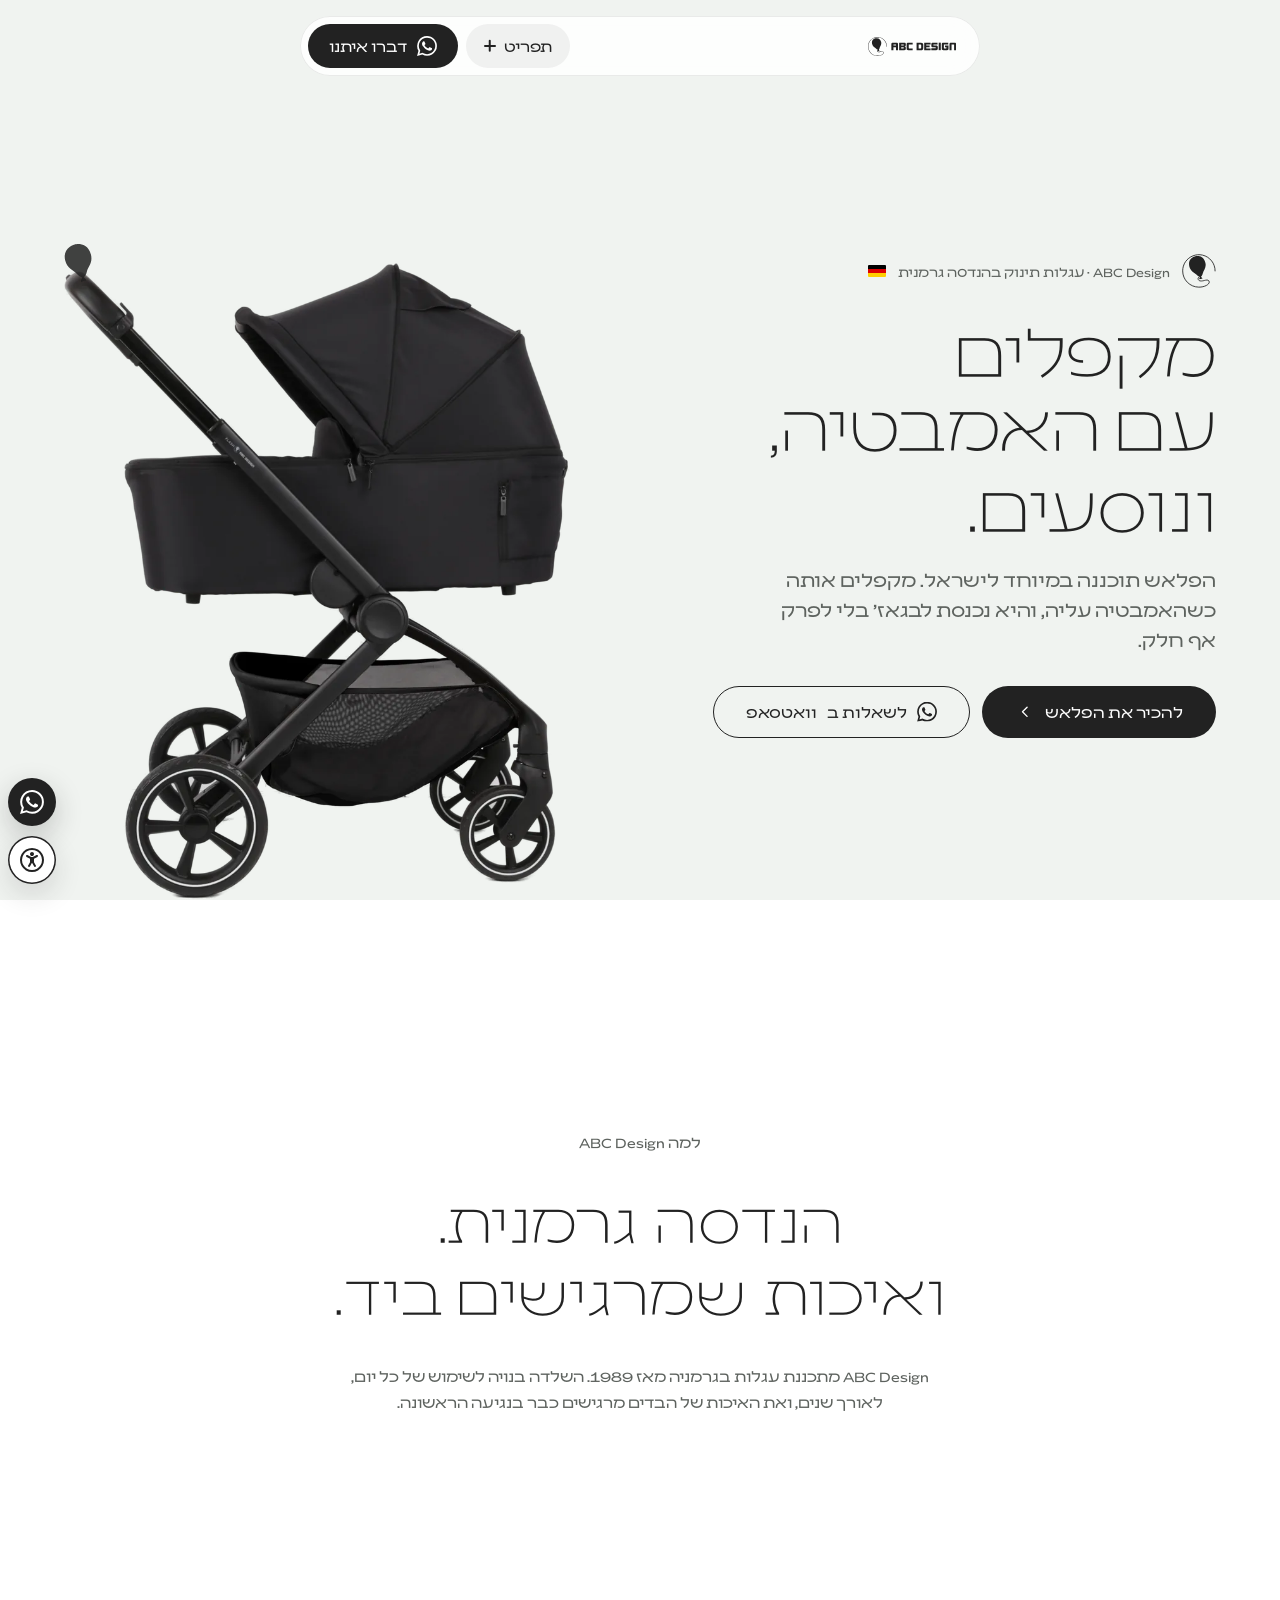
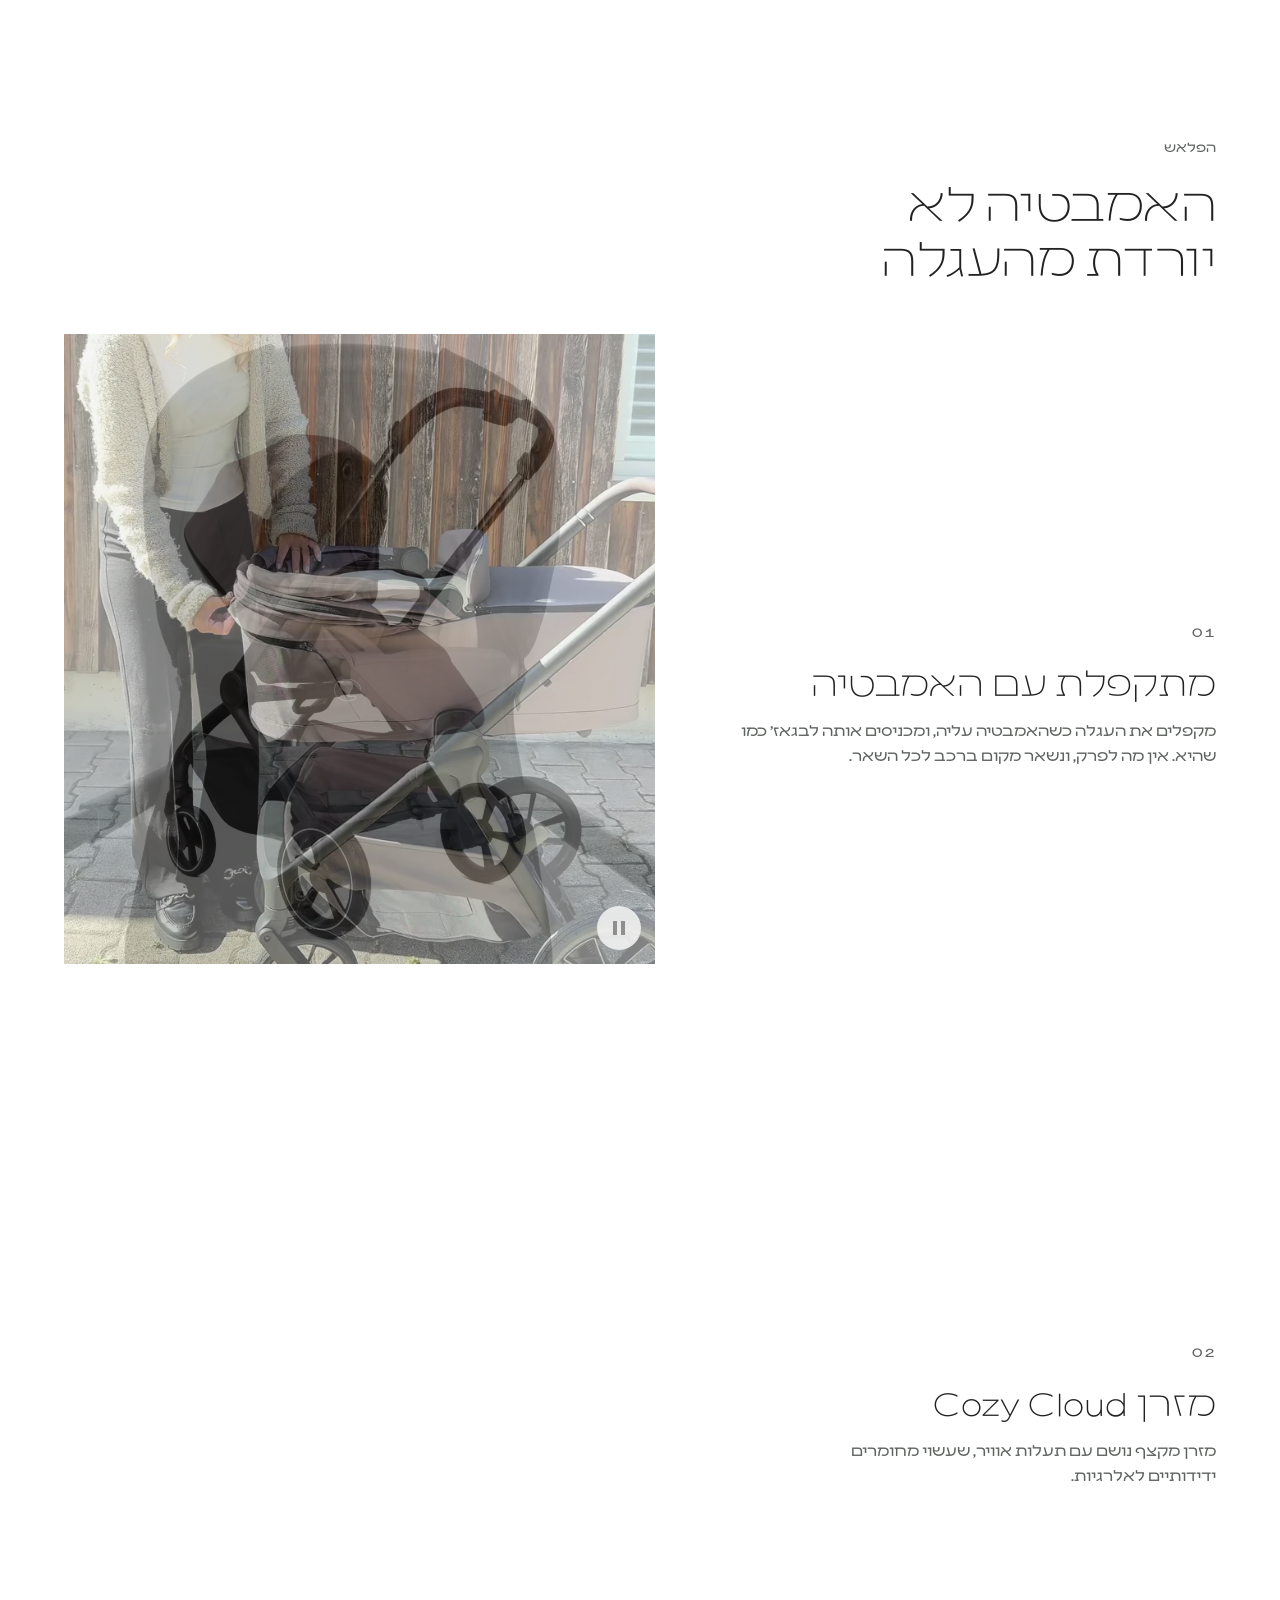
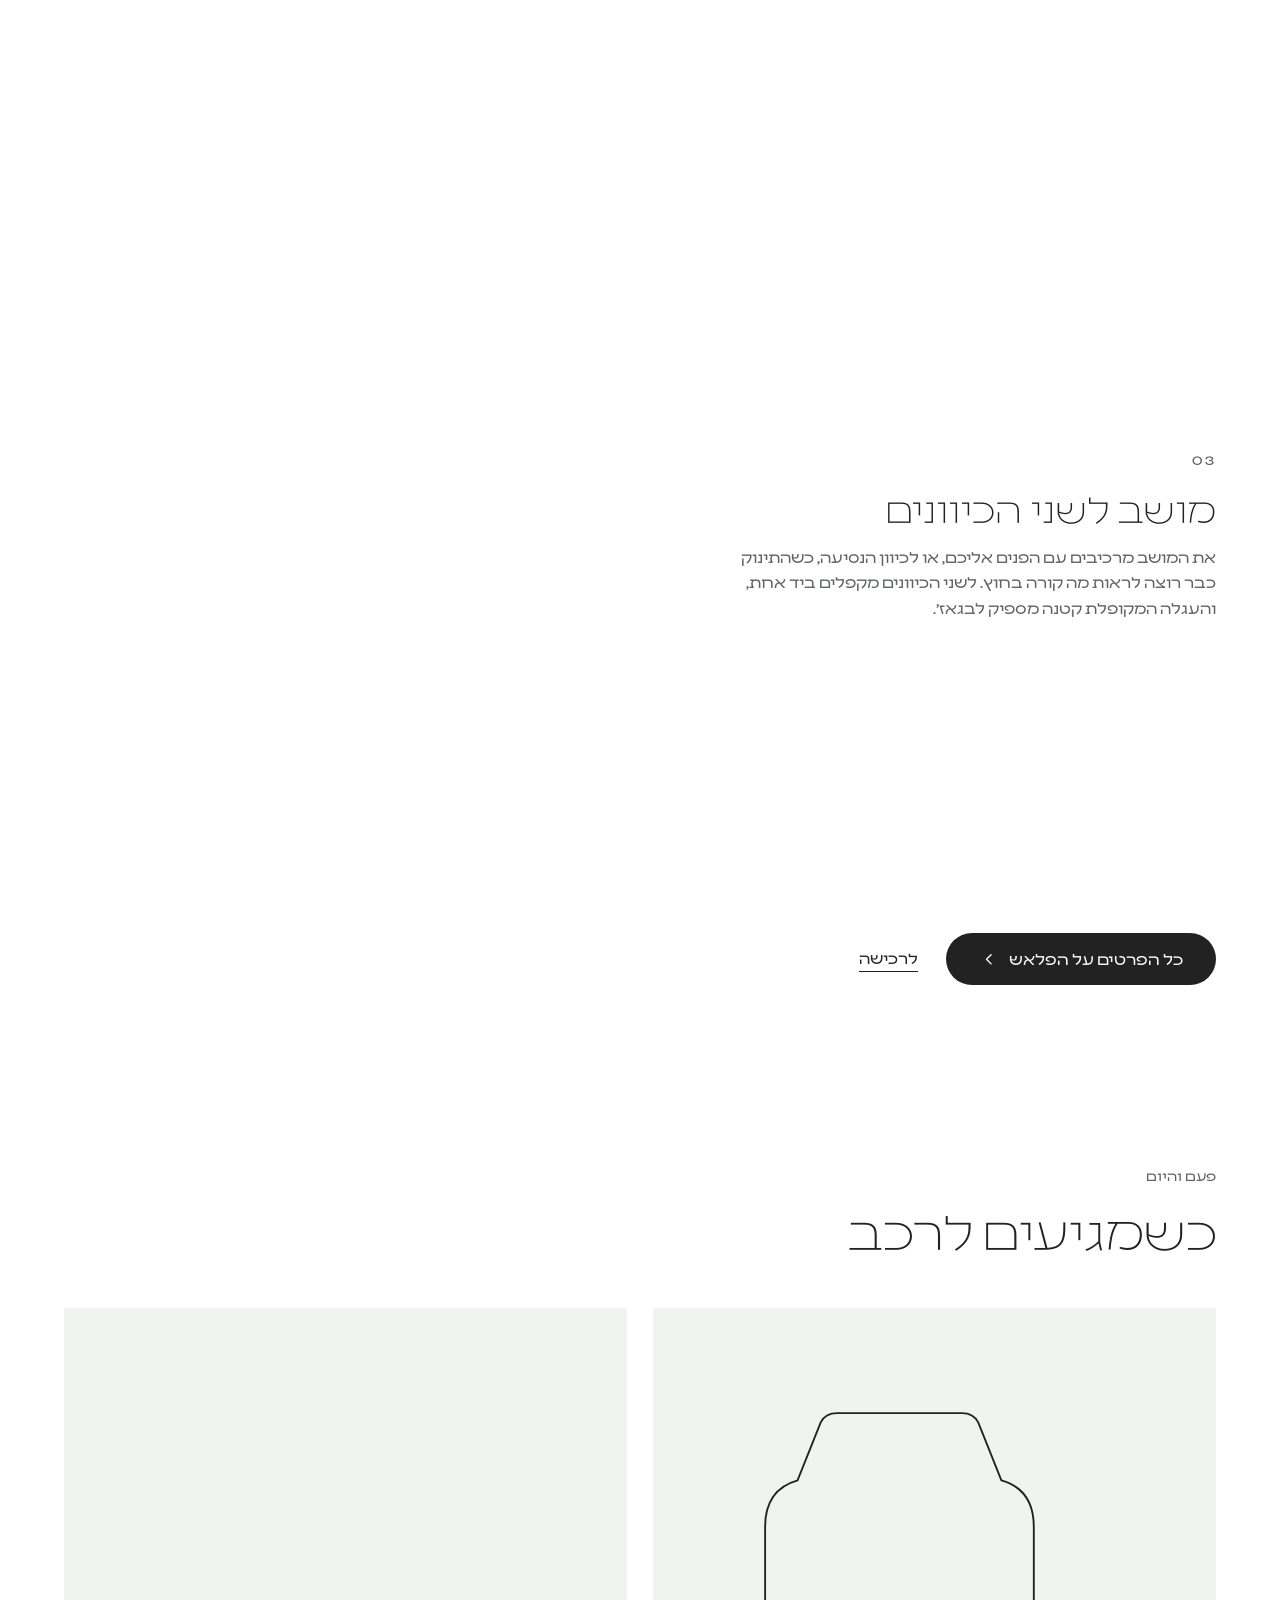
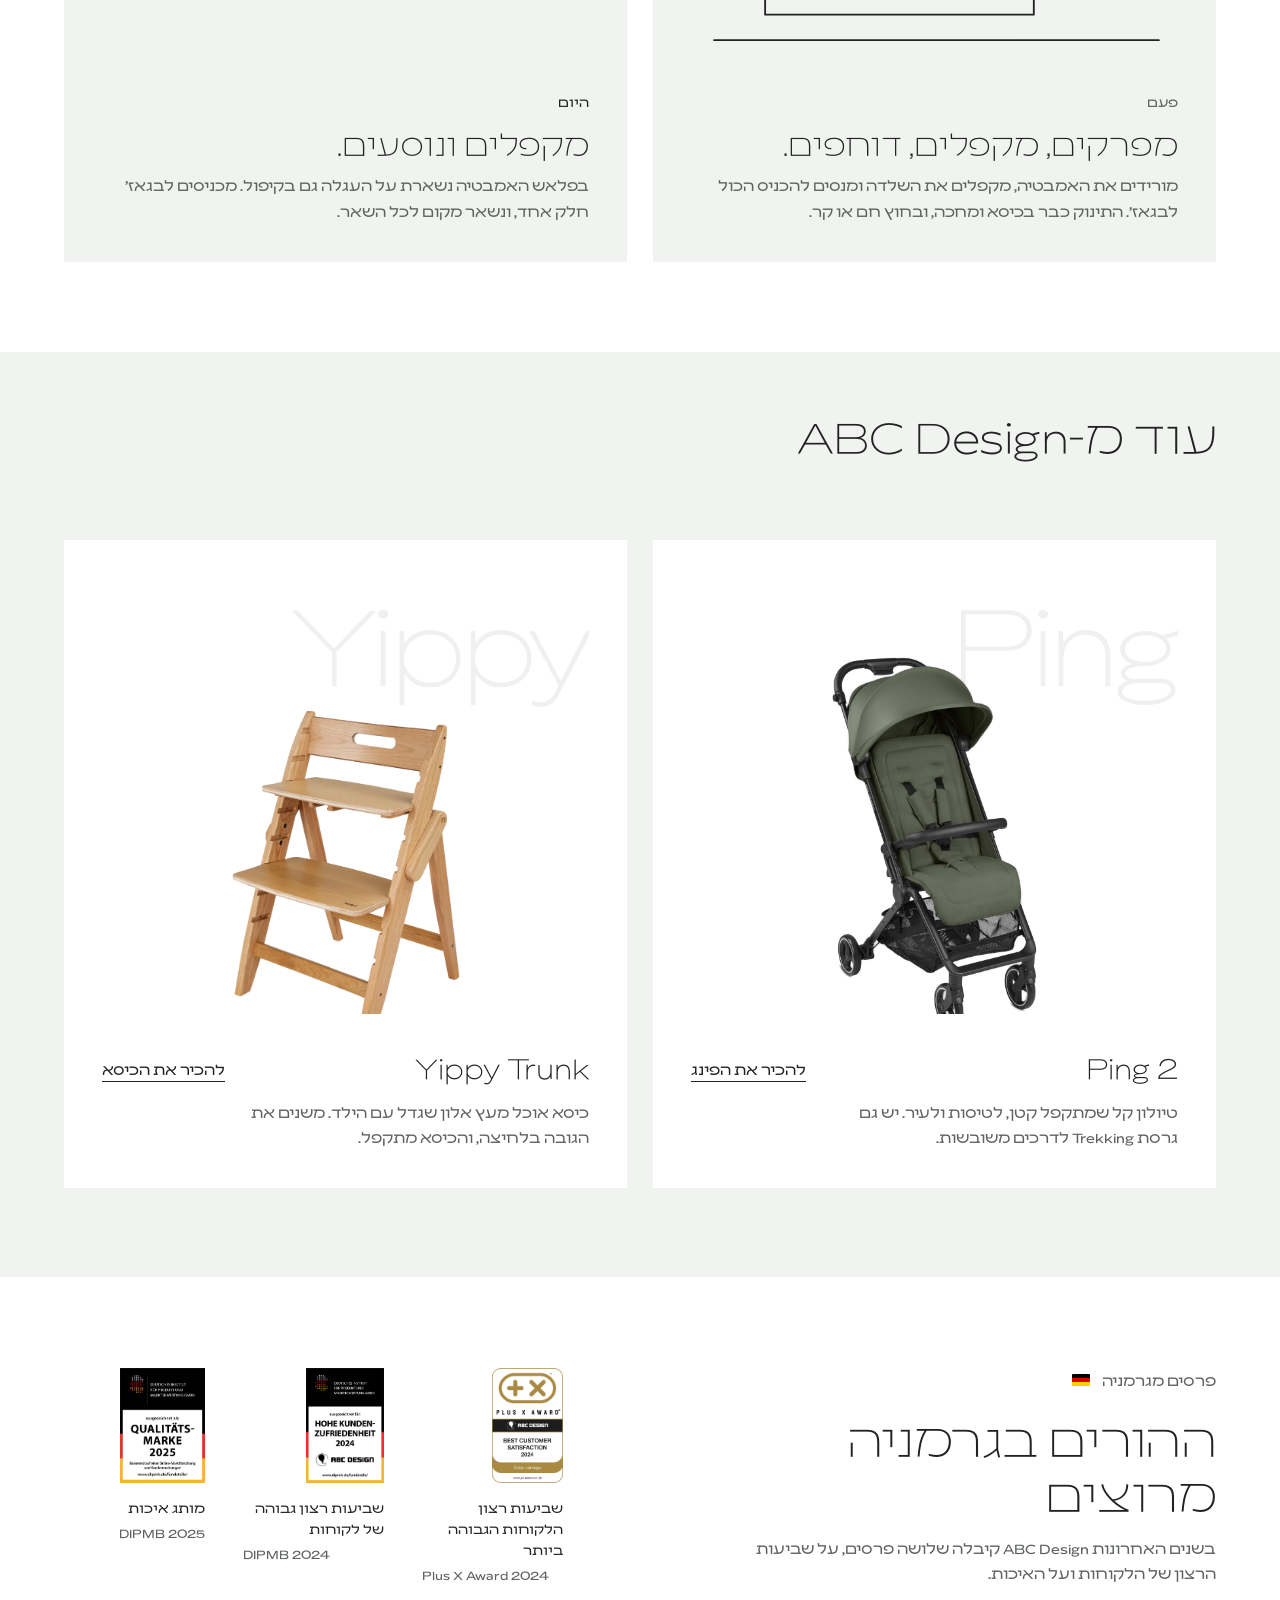
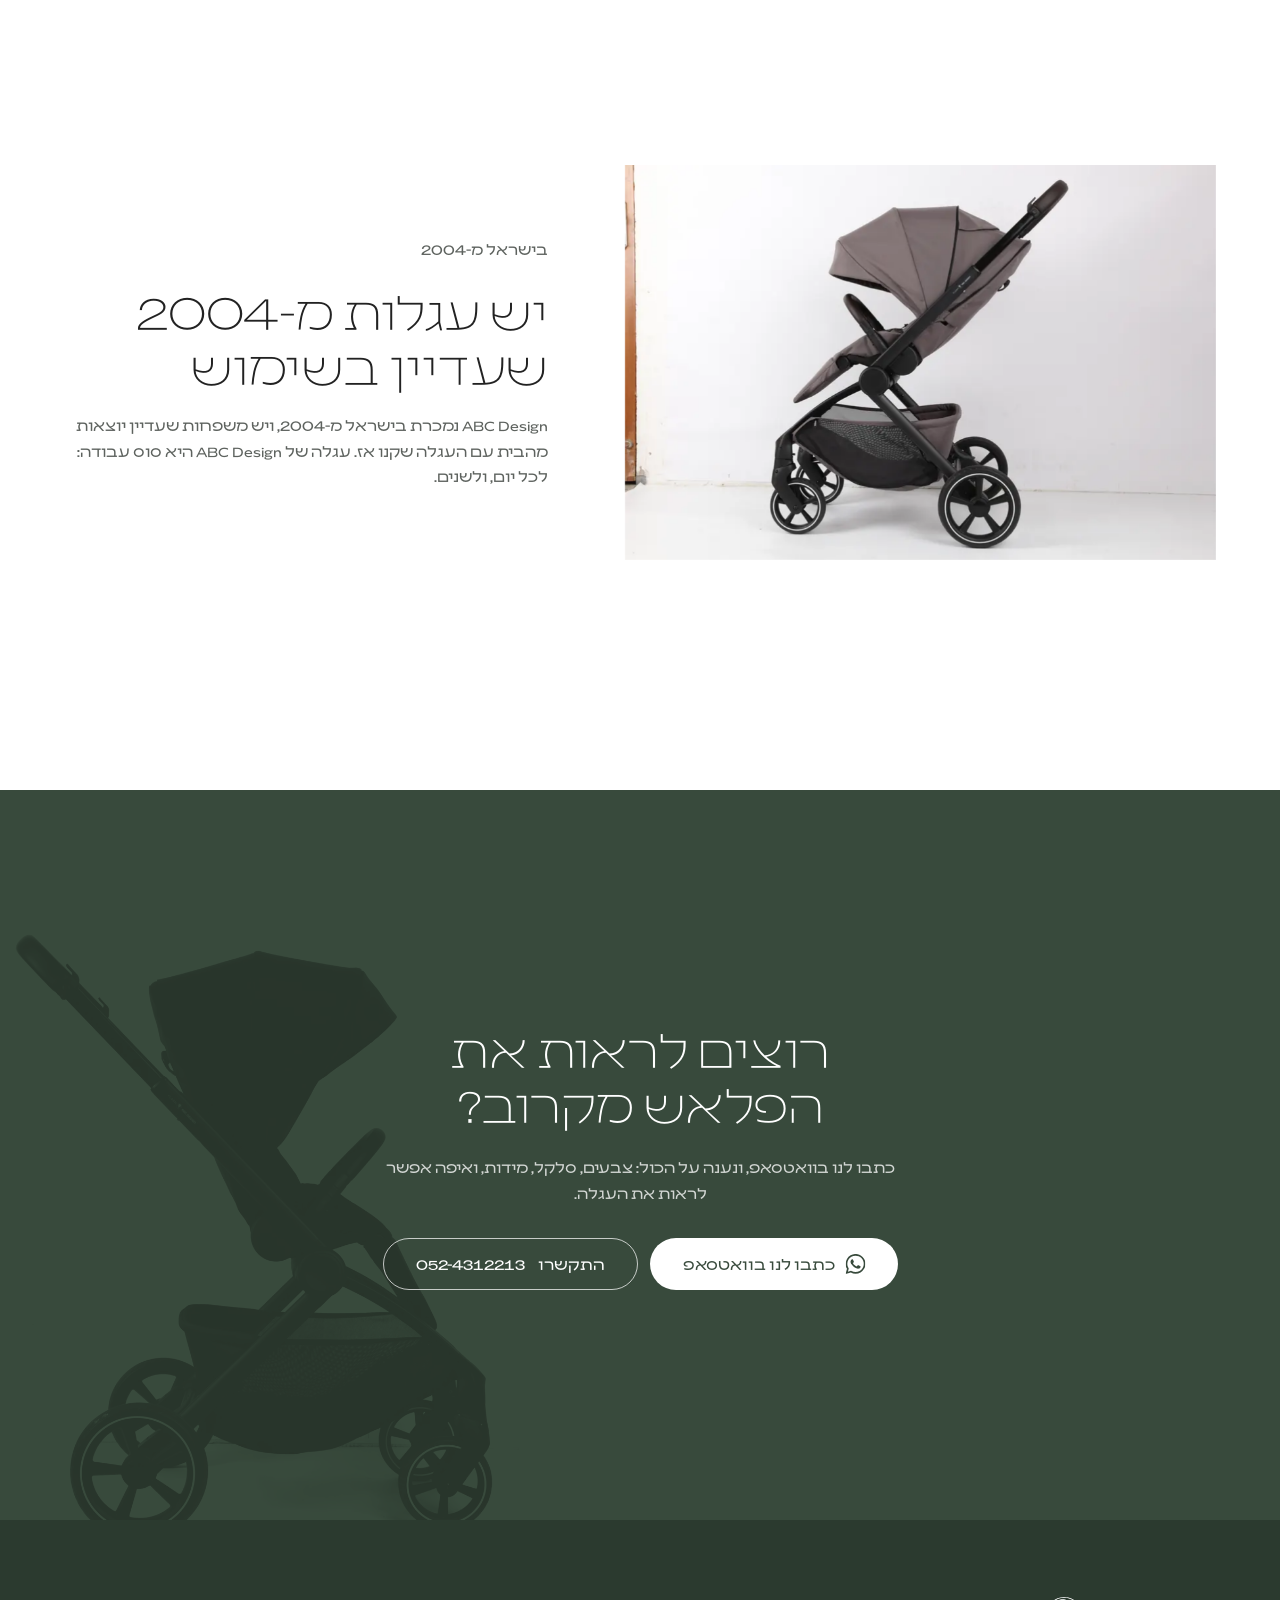
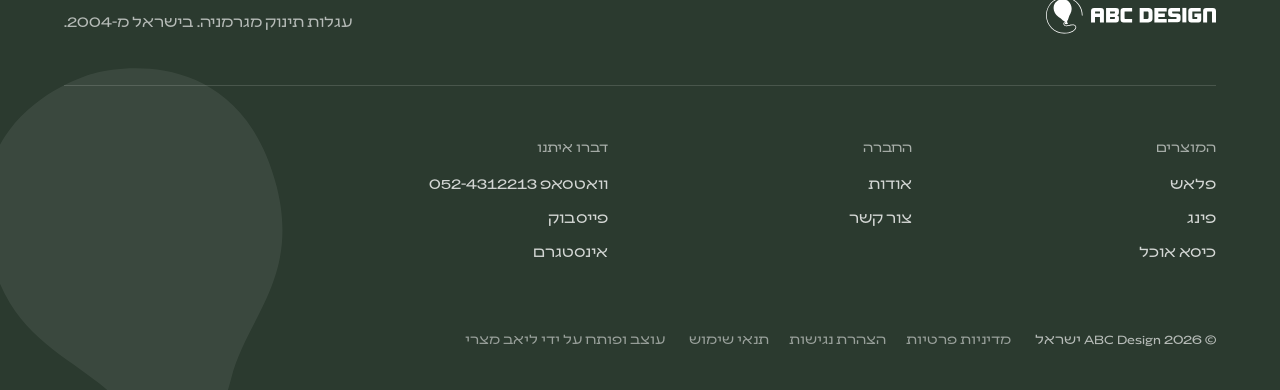
==== commit 36b0026d: "New site copy on all pages (19.10) Co-Authored-By: Claude Opus 5.5 <noreply@anthropic.com>" ====
--- a/index.html
+++ b/index.html
@@ -4,7 +4,7 @@
 <meta charset="utf-8">
 <meta name="viewport" content="width=device-width, initial-scale=1">
 <title>ABC Design ישראל · עגלות תינוק בהנדסה גרמנית</title>
-<meta name="description" content="הפלאש של ABC Design תוכננה במיוחד בשביל ישראל: מתקפלת עם האמבטיה עליה ונכנסת לרכב בלי לפרק. עגלות תינוק בתכנון והנדסה גרמניים.">
+<meta name="description" content="הפלאש של ABC Design תוכננה במיוחד לישראל. מקפלים אותה כשהאמבטיה עליה, והיא נכנסת לבגאז' בלי לפרק אף חלק. עגלות תינוק בהנדסה גרמנית.">
 <meta name="robots" content="noindex, nofollow">
 <link rel="preload" href="fonts/Leon-Thin.woff2" as="font" type="font/woff2" crossorigin>
 <link rel="preload" href="fonts/Leon-Regular.woff2" as="font" type="font/woff2" crossorigin>
@@ -44,7 +44,7 @@
           <a href="contact.html">צור קשר</a>
         </nav>
         <div class="h8-side">
-          <span>עגלות תינוק מגרמניה. תכנון והנדסה גרמניים.</span>
+          <span>עגלות תינוק בהנדסה גרמנית</span>
           <a href="https://wa.me/972524312213" data-wa="היי, הגעתי מהאתר של ABC Design ויש לי שאלה" target="_blank" rel="noopener">וואטסאפ&nbsp;<span class="tel" dir="ltr">052-4312213</span></a>
           <a class="btn btn-solid btn-sm" href="https://wa.me/972524312213" data-wa="היי, הגעתי מהאתר של ABC Design ויש לי שאלה" target="_blank" rel="noopener"><svg class="ic" aria-hidden="true"><use href="#i-wa"/></svg>דברו איתנו</a>
         </div>
@@ -60,12 +60,12 @@
   <!-- 01 · hero, MV:h3 full media: the Flash cut out on the brand's light green surface -->
   <section class="hero" id="hero" aria-labelledby="hero-title">
     <div class="hero-text">
-      <p class="kick rv"><svg class="kick-mark" viewBox="0 0 95 95" aria-hidden="true"><use href="#balloon" x="18" y="4" width="52" height="68"/><path class="kick-line" pathLength="1" d="M48.8,63.2C46.5,64.3,44.9,66.4,44.9,68.9C44.9,72.5,48.3,75.4,52.7,75.4C53.1,75.4,56.4,75.5,61,74.4C63.9,73.6,66.7,73.1,66.7,73.1C70.8,72.2,74.5,73.3,75.6,75.7C78.4,81.8,70.7,86.5,68.2,87.8C62.1,91,55,92.6,47.3,92.6L46.9,92.6C34.9,92.5,23.6,87.7,15.1,79.2C6.6,70.6,1.9,59.3,1.9,47.2C1.9,38,4.6,29.1,9.8,21.5C15,14.2,22.1,8.5,30.5,5.2C39,1.7,48.4,1,57.4,3.1C67.4,5.4,76.5,11.2,82.8,19.3C89.1,27.3,92.5,37.2,92.5,47.3"/></svg><span><span class="lat">ABC Design</span> · הנדסה גרמנית לעגלות תינוק</span><i class="de" aria-hidden="true"></i></p>
-      <h1 id="hero-title"><span class="hl"><span>האמבטיה נשארת.</span></span><span class="hl"><span>העגלה מתקפלת.</span></span></h1>
-      <p class="lead rv" style="--i:2">הפלאש תוכננה במיוחד בשביל ישראל: מתקפלת עם האמבטיה עליה, ונכנסת לבגאז' בלי לפרק כלום.</p>
+      <p class="kick rv"><svg class="kick-mark" viewBox="0 0 95 95" aria-hidden="true"><use href="#balloon" x="18" y="4" width="52" height="68"/><path class="kick-line" pathLength="1" d="M48.8,63.2C46.5,64.3,44.9,66.4,44.9,68.9C44.9,72.5,48.3,75.4,52.7,75.4C53.1,75.4,56.4,75.5,61,74.4C63.9,73.6,66.7,73.1,66.7,73.1C70.8,72.2,74.5,73.3,75.6,75.7C78.4,81.8,70.7,86.5,68.2,87.8C62.1,91,55,92.6,47.3,92.6L46.9,92.6C34.9,92.5,23.6,87.7,15.1,79.2C6.6,70.6,1.9,59.3,1.9,47.2C1.9,38,4.6,29.1,9.8,21.5C15,14.2,22.1,8.5,30.5,5.2C39,1.7,48.4,1,57.4,3.1C67.4,5.4,76.5,11.2,82.8,19.3C89.1,27.3,92.5,37.2,92.5,47.3"/></svg><span><span class="lat">ABC Design</span> · עגלות תינוק בהנדסה גרמנית</span><i class="de" aria-hidden="true"></i></p>
+      <h1 id="hero-title"><span class="hl"><span>מקפלים עם&nbsp;האמבטיה,</span></span><span class="hl"><span>ונוסעים.</span></span></h1>
+      <p class="lead rv" style="--i:2">הפלאש תוכננה במיוחד לישראל. מקפלים אותה כשהאמבטיה עליה, והיא נכנסת לבגאז' בלי לפרק אף חלק.</p>
       <div class="cta rv" style="--i:3">
         <a class="btn btn-solid" href="flash.html">להכיר את הפלאש<svg class="ic ic-arr" aria-hidden="true"><use href="#i-arr"/></svg></a>
-        <a class="btn btn-ghost" href="https://wa.me/972524312213" data-wa="היי, הגעתי מהאתר של ABC Design ויש לי שאלה" target="_blank" rel="noopener"><svg class="ic" aria-hidden="true"><use href="#i-wa"/></svg><span class="lg">כתבו לנו </span>בוואטסאפ</a>
+        <a class="btn btn-ghost" href="https://wa.me/972524312213" data-wa="היי, הגעתי מהאתר של ABC Design ויש לי שאלה" target="_blank" rel="noopener"><svg class="ic" aria-hidden="true"><use href="#i-wa"/></svg><span class="lg">לשאלות ב</span>וואטסאפ</a>
       </div>
     </div>
     <figure class="hero-media">
@@ -76,12 +76,12 @@
   <!-- 02 · brand statement, C14 monologue + MV:g152 (an image opens inside the heading). A breath section -->
   <section class="statement" aria-labelledby="st-title">
     <div class="mbt">
-      <p class="eyebrow">ההבדל של <span class="lat">ABC Design</span></p>
-      <h2 class="mbt-h" id="st-title" aria-label="הנדסה גרמנית. בדים שמרגישים את ההבדל.">
+      <p class="eyebrow">למה <span class="lat">ABC Design</span></p>
+      <h2 class="mbt-h" id="st-title" aria-label="הנדסה גרמנית. ואיכות שמרגישים ביד.">
         <span class="mbt-line" aria-hidden="true"><span class="mbt-w">הנדסה</span><span class="mbt-w">גרמנית.</span></span>
-        <span class="mbt-line" aria-hidden="true"><span class="mbt-w">בדים שמרגישים</span><span class="mbt-w">את ההבדל.</span></span>
+        <span class="mbt-line" aria-hidden="true"><span class="mbt-w">ואיכות</span><span class="mbt-w">שמרגישים&nbsp;ביד.</span></span>
       </h2>
-      <p class="mbt-cap reveal">ABC Design מתכננת עגלות בגרמניה, למשפחות שיוצאות מהבית כל יום ולא רק לטיול של שבת. שלדה שבנויה להחזיק שנים, בדים שמרגישים ברגע שנוגעים בהם, ופרטים שמישהו חשב עליהם לפני שאתם הייתם צריכים לחשוב.</p>
+      <p class="mbt-cap reveal">ABC Design מתכננת עגלות בגרמניה מאז 1989. השלדה בנויה לשימוש של כל יום, לאורך שנים, ואת האיכות של הבדים מרגישים כבר בנגיעה הראשונה.</p>
     </div>
   </section>
 
@@ -89,13 +89,13 @@
   <section class="flash" id="flash" aria-labelledby="fl-title">
     <header class="sec-head reveal">
       <p class="kick">הפלאש</p>
-      <h2 id="fl-title">אמבטיה שלא תופסת לכם את הבגאז'</h2>
+      <h2 id="fl-title">האמבטיה לא יורדת מהעגלה</h2>
     </header>
     <div class="sync">
       <div class="sync-texts">
-        <div class="block sync-t"><span class="num lat">01</span><h3>מתקפלת עם האמבטיה</h3><p>בפלאש מקפלים את העגלה כשהאמבטיה עליה, ונוסעים. בלי לפרק, ונשאר מקום ברכב.</p></div>
-        <div class="block sync-t"><span class="num lat">02</span><h3>מזרן <span class="lat">Cozy Cloud</span></h3><p>קצף נושם עם תעלות אוויר, מחומרים ידידותיים לאלרגיות.</p></div>
-        <div class="block sync-t"><span class="num lat">03</span><h3>מושב לשני הכיוונים</h3><p>המושב מורכב מולכם, או לכיוון הנסיעה כדי שיראה את הדרך. בשני הכיוונים מקפלים ביד אחת, לקיפול קטן שלא תופס מקום ברכב.</p></div>
+        <div class="block sync-t"><span class="num lat">01</span><h3>מתקפלת עם האמבטיה</h3><p>מקפלים את העגלה כשהאמבטיה עליה, ומכניסים אותה לבגאז' כמו שהיא. אין מה לפרק, ונשאר מקום ברכב לכל השאר.</p></div>
+        <div class="block sync-t"><span class="num lat">02</span><h3>מזרן <span class="lat">Cozy Cloud</span></h3><p>מזרן מקצף נושם עם תעלות אוויר, שעשוי מחומרים ידידותיים לאלרגיות.</p></div>
+        <div class="block sync-t"><span class="num lat">03</span><h3>מושב לשני הכיוונים</h3><p>את המושב מרכיבים עם הפנים אליכם, או לכיוון הנסיעה, כשהתינוק כבר רוצה לראות מה קורה בחוץ. לשני הכיוונים מקפלים ביד אחת, והעגלה המקופלת קטנה מספיק לבגאז'.</p></div>
       </div>
       <div class="sync-media">
         <figure class="si si-1 si-vid"><video class="vid" src="media/home-fold.mp4?v=2" poster="media/home-fold.webp?v=2" width="720" height="900" muted loop playsinline preload="none" aria-label="מקפלים את הפלאש כשהאמבטיה עליה, ביד אחת, והעגלה המקופלת מתגלגלת"></video><button class="vid-tg" type="button" aria-label="עצירת הסרטון" aria-pressed="false"><span aria-hidden="true"></span></button></figure>
@@ -104,7 +104,7 @@
       </div>
     </div>
     <div class="flash-cta reveal">
-      <a class="btn btn-solid" href="flash.html">כל מה שיש בפלאש<svg class="ic ic-arr" aria-hidden="true"><use href="#i-arr"/></svg></a>
+      <a class="btn btn-solid" href="flash.html">כל הפרטים על הפלאש<svg class="ic ic-arr" aria-hidden="true"><use href="#i-arr"/></svg></a>
       <!-- TODO(קובי): לאן "לרכישה" מוביל עד שאתר המכירות קיים -->
       <a class="tlink" href="https://babyboss.co.il/" target="_blank" rel="noopener">לרכישה</a>
     </div>
@@ -113,8 +113,8 @@
   <!-- 03b · then and now: Kobi's story at the trunk, drawn in the balloon's own line as you scroll (the line of the mark) -->
   <section class="tn" aria-labelledby="tn-title">
     <header class="sec-head reveal">
-      <p class="kick">פעם מול היום</p>
-      <h2 id="tn-title">הרגע ליד הבגאז'</h2>
+      <p class="kick">פעם והיום</p>
+      <h2 id="tn-title">כשמגיעים לרכב</h2>
     </header>
     <div class="tn-grid">
       <article class="tn-card tn-then">
@@ -135,8 +135,8 @@
         </svg>
         <div class="tn-text">
           <p class="kick">פעם</p>
-          <h3>מפרקים, מקפלים, נאבקים.</h3>
-          <p>האמבטיה לחוד, השלדה לחוד, והבגאז' קטן מדי. התינוק בוכה, ובחוץ חם או קר.</p>
+          <h3>מפרקים, מקפלים, דוחפים.</h3>
+          <p>מורידים את האמבטיה, מקפלים את השלדה ומנסים להכניס הכול לבגאז'. התינוק כבר בכיסא ומחכה, ובחוץ חם או קר.</p>
         </div>
       </article>
       <article class="tn-card tn-now">
@@ -156,7 +156,7 @@
         <div class="tn-text">
           <p class="kick">היום</p>
           <h3>מקפלים ונוסעים.</h3>
-          <p>בפלאש האמבטיה נשארת על העגלה בקיפול. חלק אחד נכנס לבגאז', ונשאר מקום לכל השאר.</p>
+          <p>בפלאש האמבטיה נשארת על העגלה גם בקיפול. מכניסים לבגאז' חלק אחד, ונשאר מקום לכל השאר.</p>
         </div>
       </article>
     </div>
@@ -165,19 +165,19 @@
   <!-- 04 · more from the family, C9 floating layers + MV:g12 (depth parallax) -->
   <section class="family" aria-labelledby="fm-title">
     <header class="sec-head reveal">
-      <h2 id="fm-title">עוד מהמשפחה</h2>
+      <h2 id="fm-title">עוד מ-<span class="lat">ABC Design</span></h2>
     </header>
     <div class="fam-grid">
       <article class="fam fam-ping reveal">
         <a class="fam-media" href="ping.html" tabindex="-1" aria-hidden="true"><span class="fam-word lat" aria-hidden="true">Ping</span><img class="layer" data-depth="0.25" src="images/ping2-green.webp" width="632" height="1145" alt="" loading="lazy" decoding="async"></a>
         <h3 class="lat">Ping 2</h3>
-        <p>טיולון קל לטיסות ולעיר. בגרסה רגילה ובגרסת <span class="lat">Trekking</span>.</p>
+        <p>טיולון קל שמתקפל קטן, לטיסות ולעיר. יש גם גרסת <span class="lat">Trekking</span> לדרכים משובשות.</p>
         <a class="tlink" href="ping.html">להכיר את הפינג</a>
       </article>
       <article class="fam fam-yippy reveal" style="--i:1">
         <a class="fam-media" href="high-chair.html" tabindex="-1" aria-hidden="true"><span class="fam-word lat" aria-hidden="true">Yippy</span><img class="layer" data-depth="0.5" src="images/yippy-oak.webp" srcset="images/yippy-oak-600.webp 600w, images/yippy-oak.webp 1100w" sizes="(max-width: 767px) 60vw, 30vw" width="1100" height="1637" alt="" loading="lazy" decoding="async"></a>
         <h3 class="lat">Yippy Trunk</h3>
-        <p>כיסא אוכל מעץ אלון, שמתקפל ומשנה גובה בלחיצה.</p>
+        <p>כיסא אוכל מעץ אלון שגדל עם הילד. משנים את הגובה בלחיצה, והכיסא מתקפל.</p>
         <a class="tlink" href="high-chair.html">להכיר את הכיסא</a>
       </article>
     </div>
@@ -187,8 +187,8 @@
   <section class="awards" aria-labelledby="aw-title">
     <div class="aw-text reveal">
       <p class="kick">פרסים מגרמניה<i class="de" aria-hidden="true"></i></p>
-      <h2 id="aw-title">בגרמניה בודקים את זה ברצינות</h2>
-      <p>הורים בגרמניה מדרגים את <span class="lat">ABC Design</span> בין המותגים שהלקוחות שלהם הכי מרוצים מהם.</p>
+      <h2 id="aw-title">ההורים בגרמניה מרוצים</h2>
+      <p>בשנים האחרונות <span class="lat">ABC Design</span> קיבלה שלושה פרסים, על שביעות הרצון של הלקוחות ועל האיכות.</p>
     </div>
     <ul class="aw-list reveal" style="--i:1">
       <li><img src="images/award-1.webp" width="742" height="1200" alt="Plus X Award 2024, Best Customer Satisfaction" loading="lazy"><span><b>שביעות רצון הלקוחות הגבוהה ביותר</b><span class="lat" dir="ltr">Plus X Award 2024</span></span></li>
@@ -201,17 +201,17 @@
   <section class="heritage" aria-labelledby="hr-title">
     <figure class="hr-media reveal"><img src="images/flash-falcon-studio.webp" srcset="images/flash-falcon-studio-900.webp 900w, images/flash-falcon-studio.webp 1700w" sizes="(max-width: 767px) 100vw, 50vw" width="1700" height="1133" alt="הפלאש בצבע Falcon, מבט מהצד" loading="lazy" decoding="async"></figure>
     <div class="hr-text reveal" style="--i:1">
-      <p class="kick">מ-2004 בישראל</p>
-      <h2 id="hr-title">יש עגלות מ-2004 שעדיין בדרכים</h2>
-      <p><span class="lat">ABC Design</span> נמצאת בישראל מ-2004, ויש הורים שעדיין יוצאים מהבית עם העגלה שקנו אז. עגלה של <span class="lat">ABC Design</span> נבנית להיות סוס עבודה לשנים: לכל יום, ולא רק לטיול של שבת.</p>
+      <p class="kick">בישראל מ-2004</p>
+      <h2 id="hr-title">יש עגלות מ-2004 שעדיין בשימוש</h2>
+      <p><span class="lat">ABC Design</span> נמכרת בישראל מ-2004, ויש משפחות שעדיין יוצאות מהבית עם העגלה שקנו אז. עגלה של <span class="lat">ABC Design</span> היא סוס עבודה: לכל יום, ולשנים.</p>
     </div>
   </section>
 
   <!-- 07 · closing -->
   <section class="closing closing-ph" id="closing" aria-labelledby="cl-title">
     <img class="cl-bg" src="images/closing-ink.webp" width="1000" height="1181" alt="" aria-hidden="true" loading="lazy" decoding="async">
-    <h2 id="cl-title" class="reveal">רוצים לראות אותה מקרוב?</h2>
-    <p class="reveal" style="--i:1">כתבו לנו בוואטסאפ, ונענה על כל שאלה: צבעים, סלקל, מידות, ואיפה אפשר לראות.</p>
+    <h2 id="cl-title" class="reveal">רוצים לראות את הפלאש מקרוב?</h2>
+    <p class="reveal" style="--i:1">כתבו לנו בוואטסאפ, ונענה על הכול: צבעים, סלקל, מידות, ואיפה אפשר לראות את העגלה.</p>
     <div class="cta reveal" style="--i:2">
       <a class="btn btn-light" href="https://wa.me/972524312213" data-wa="היי, הגעתי מהאתר של ABC Design ויש לי שאלה" target="_blank" rel="noopener"><svg class="ic" aria-hidden="true"><use href="#i-wa"/></svg>כתבו לנו בוואטסאפ</a>
       <!-- TODO(קובי): מספר הטלפון של ABC. בינתיים המספר של הוואטסאפ -->
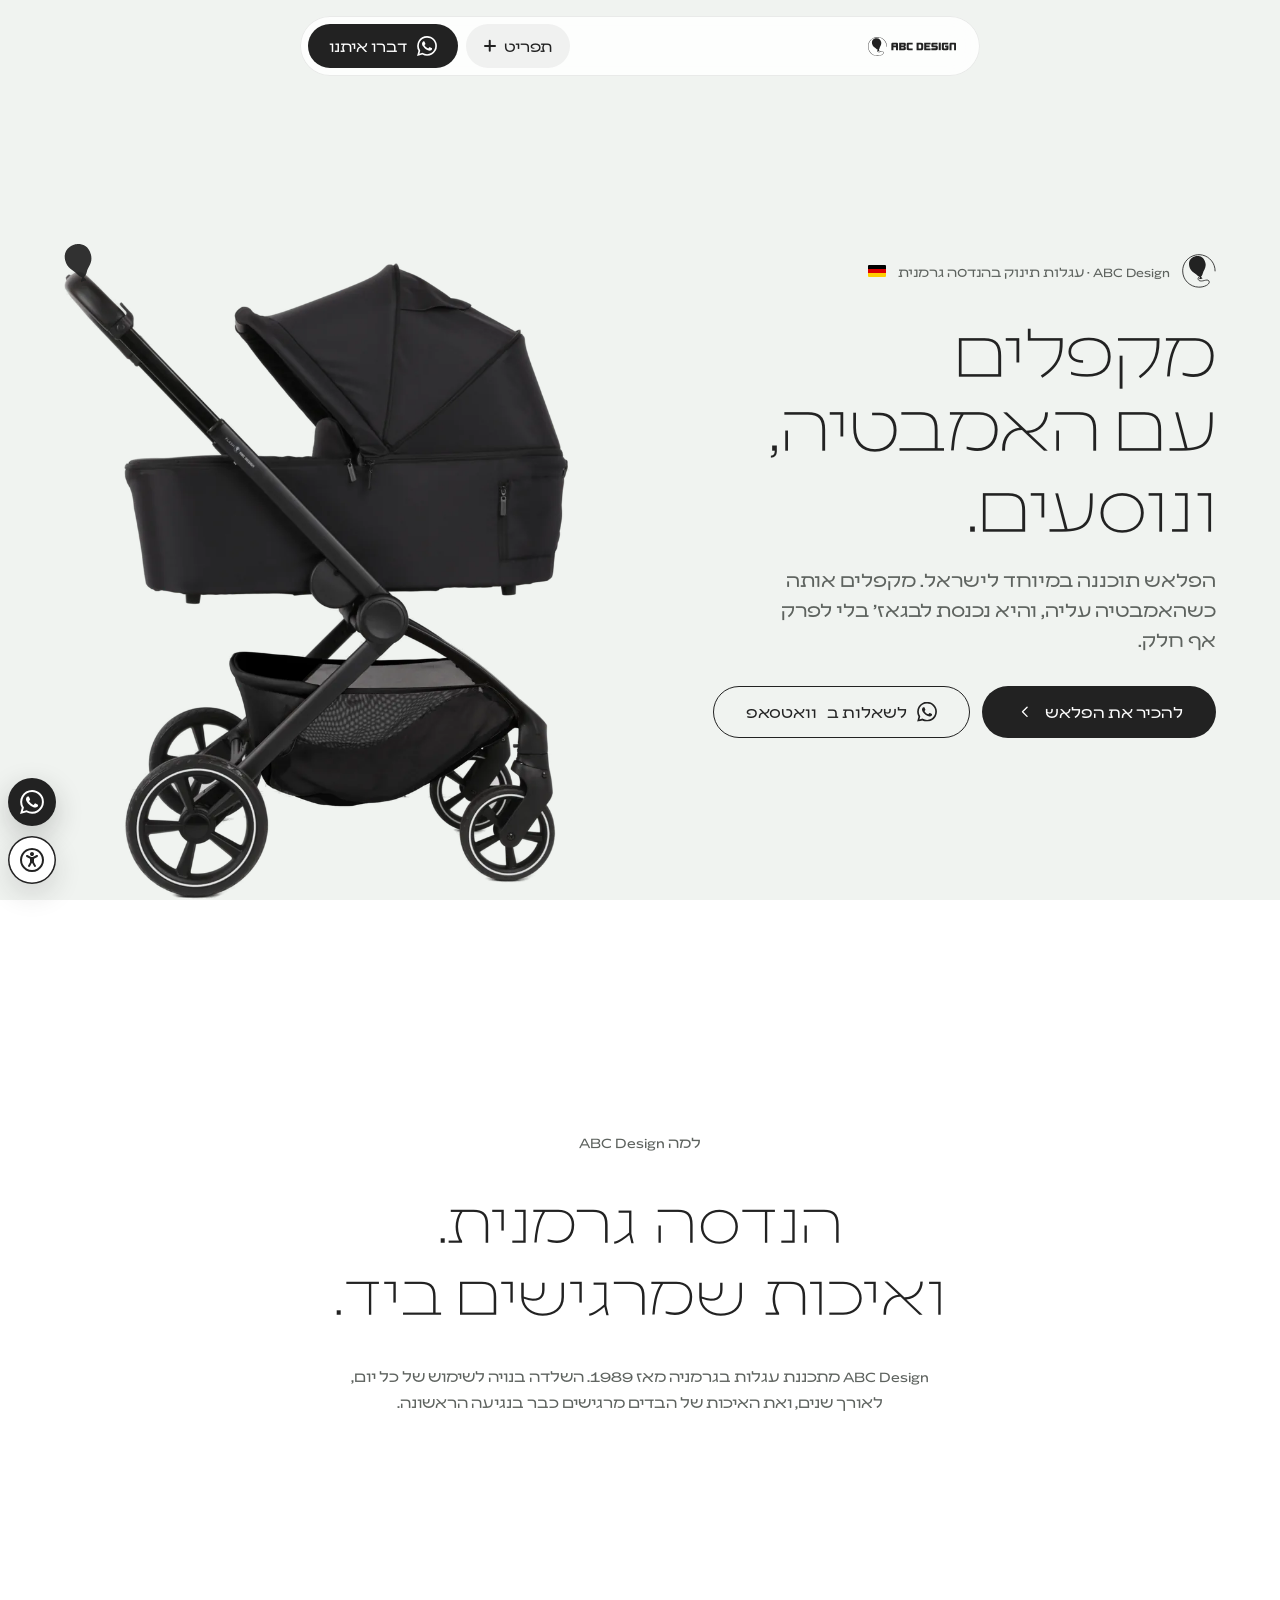
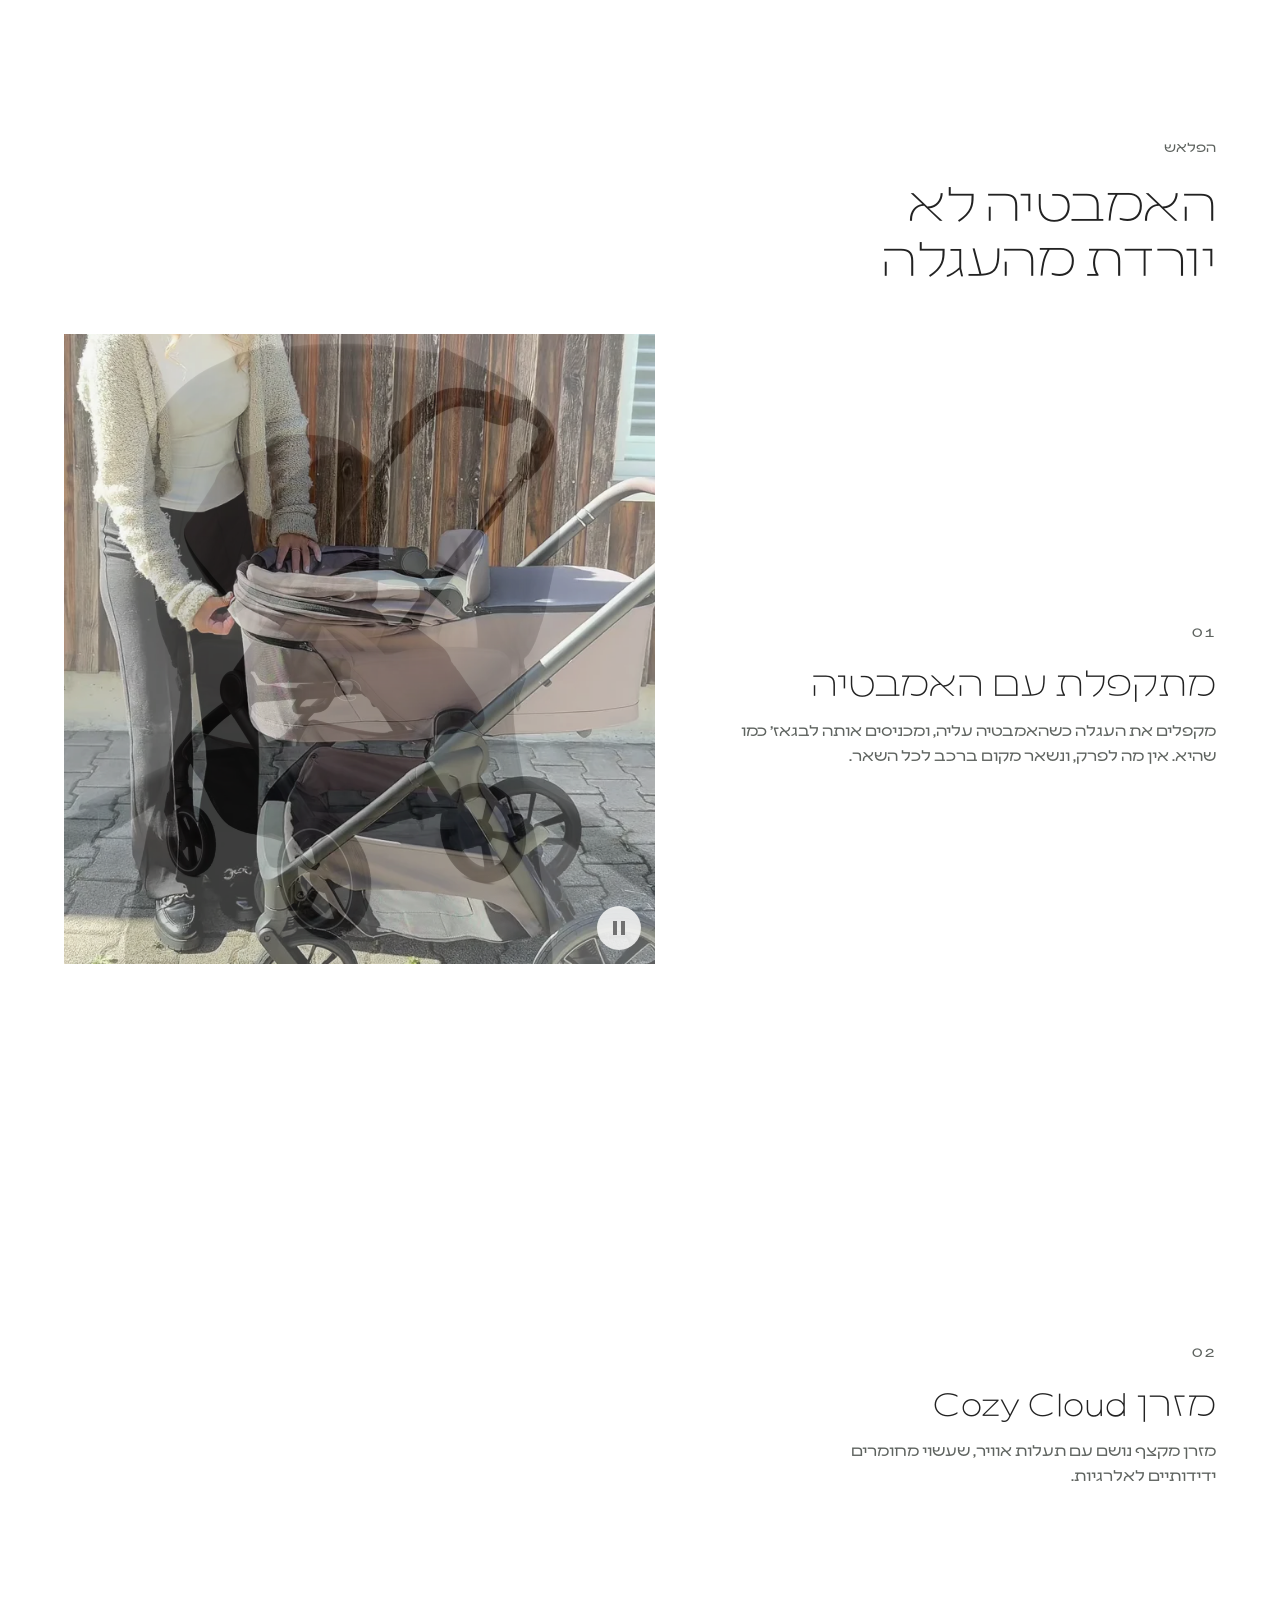
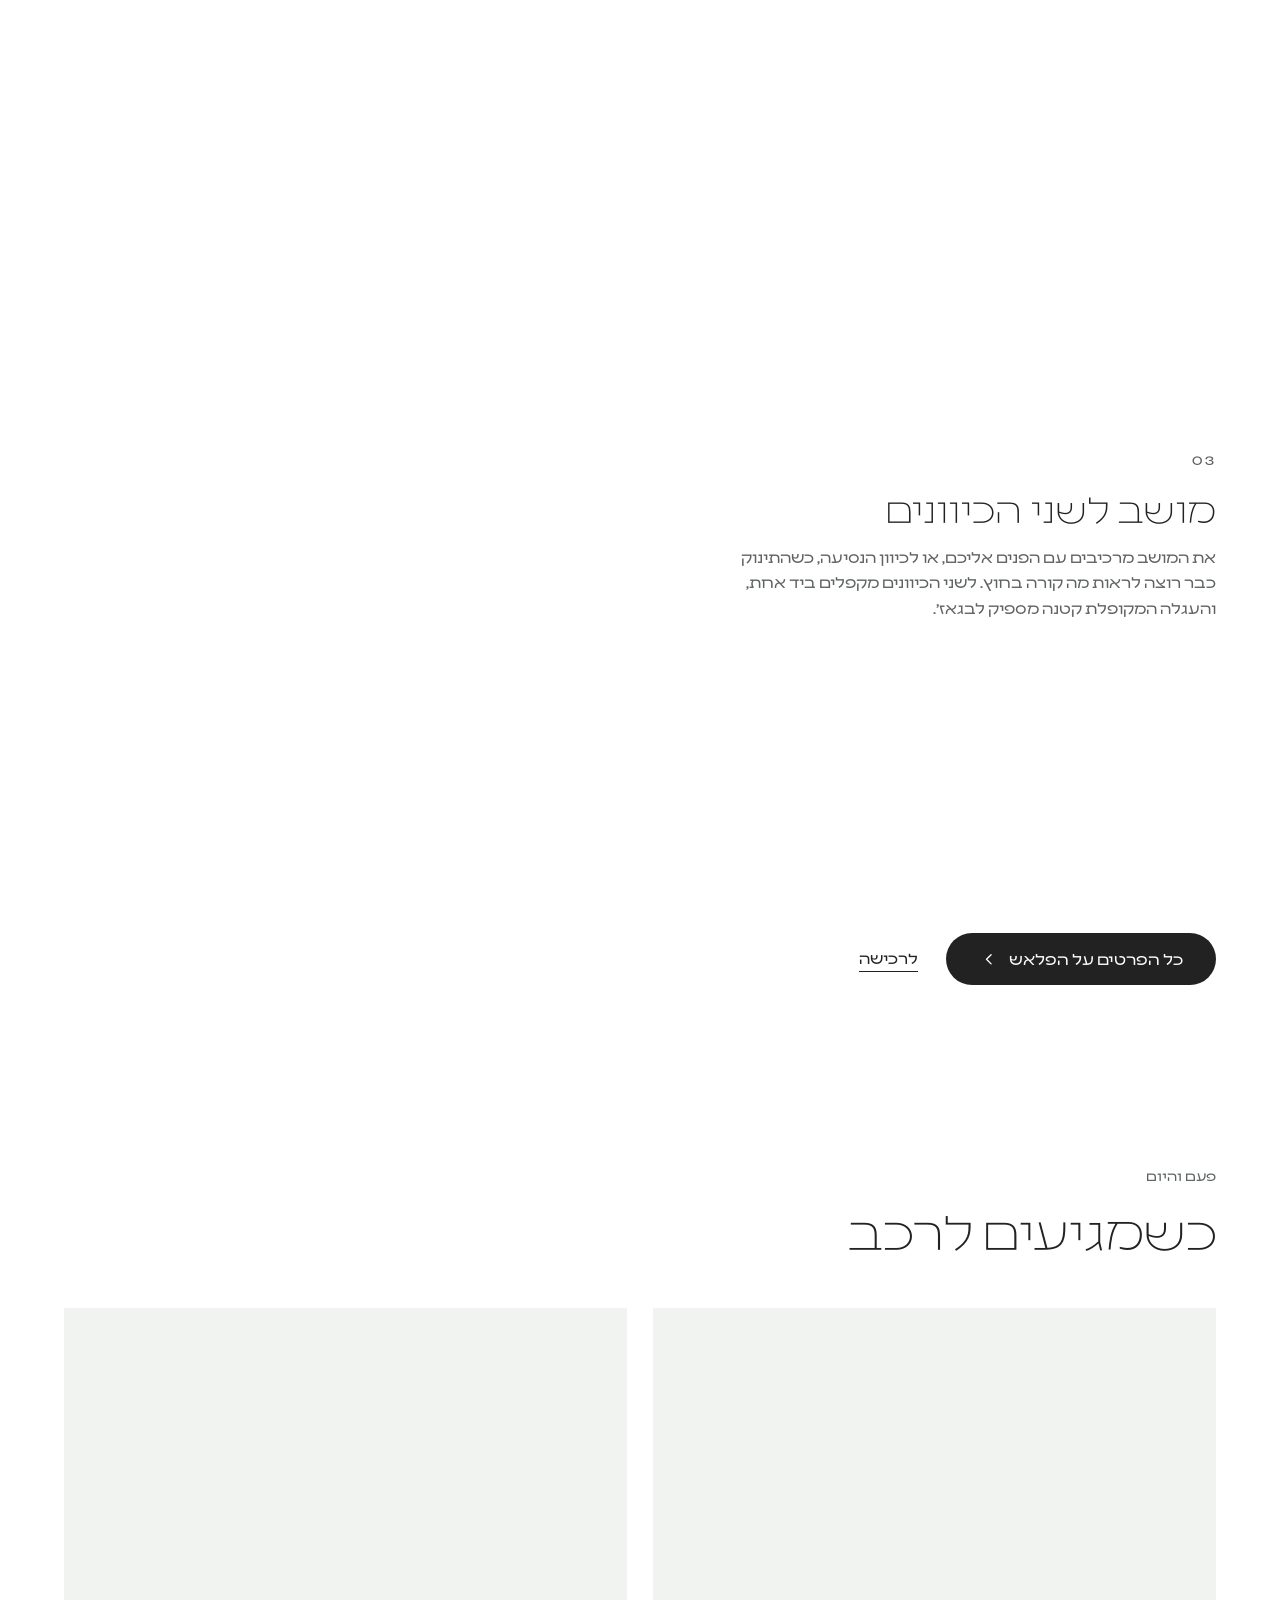
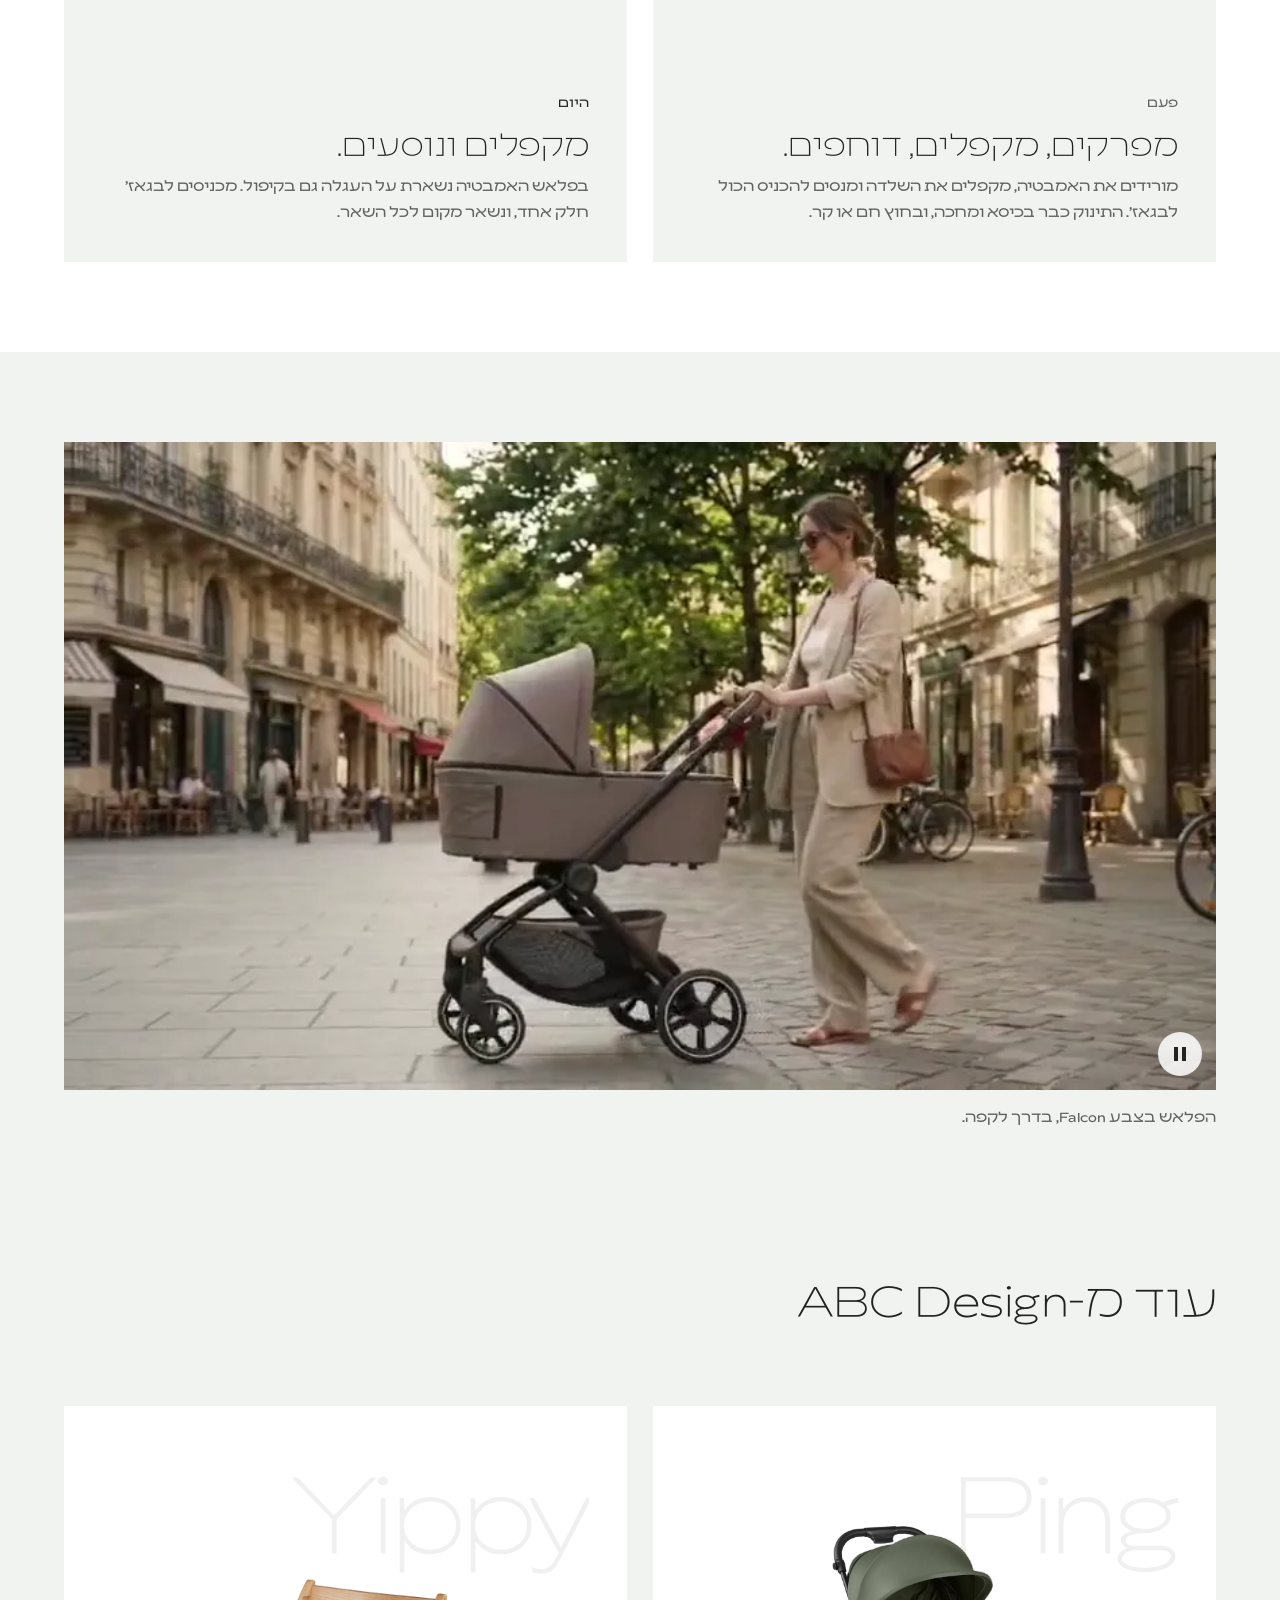
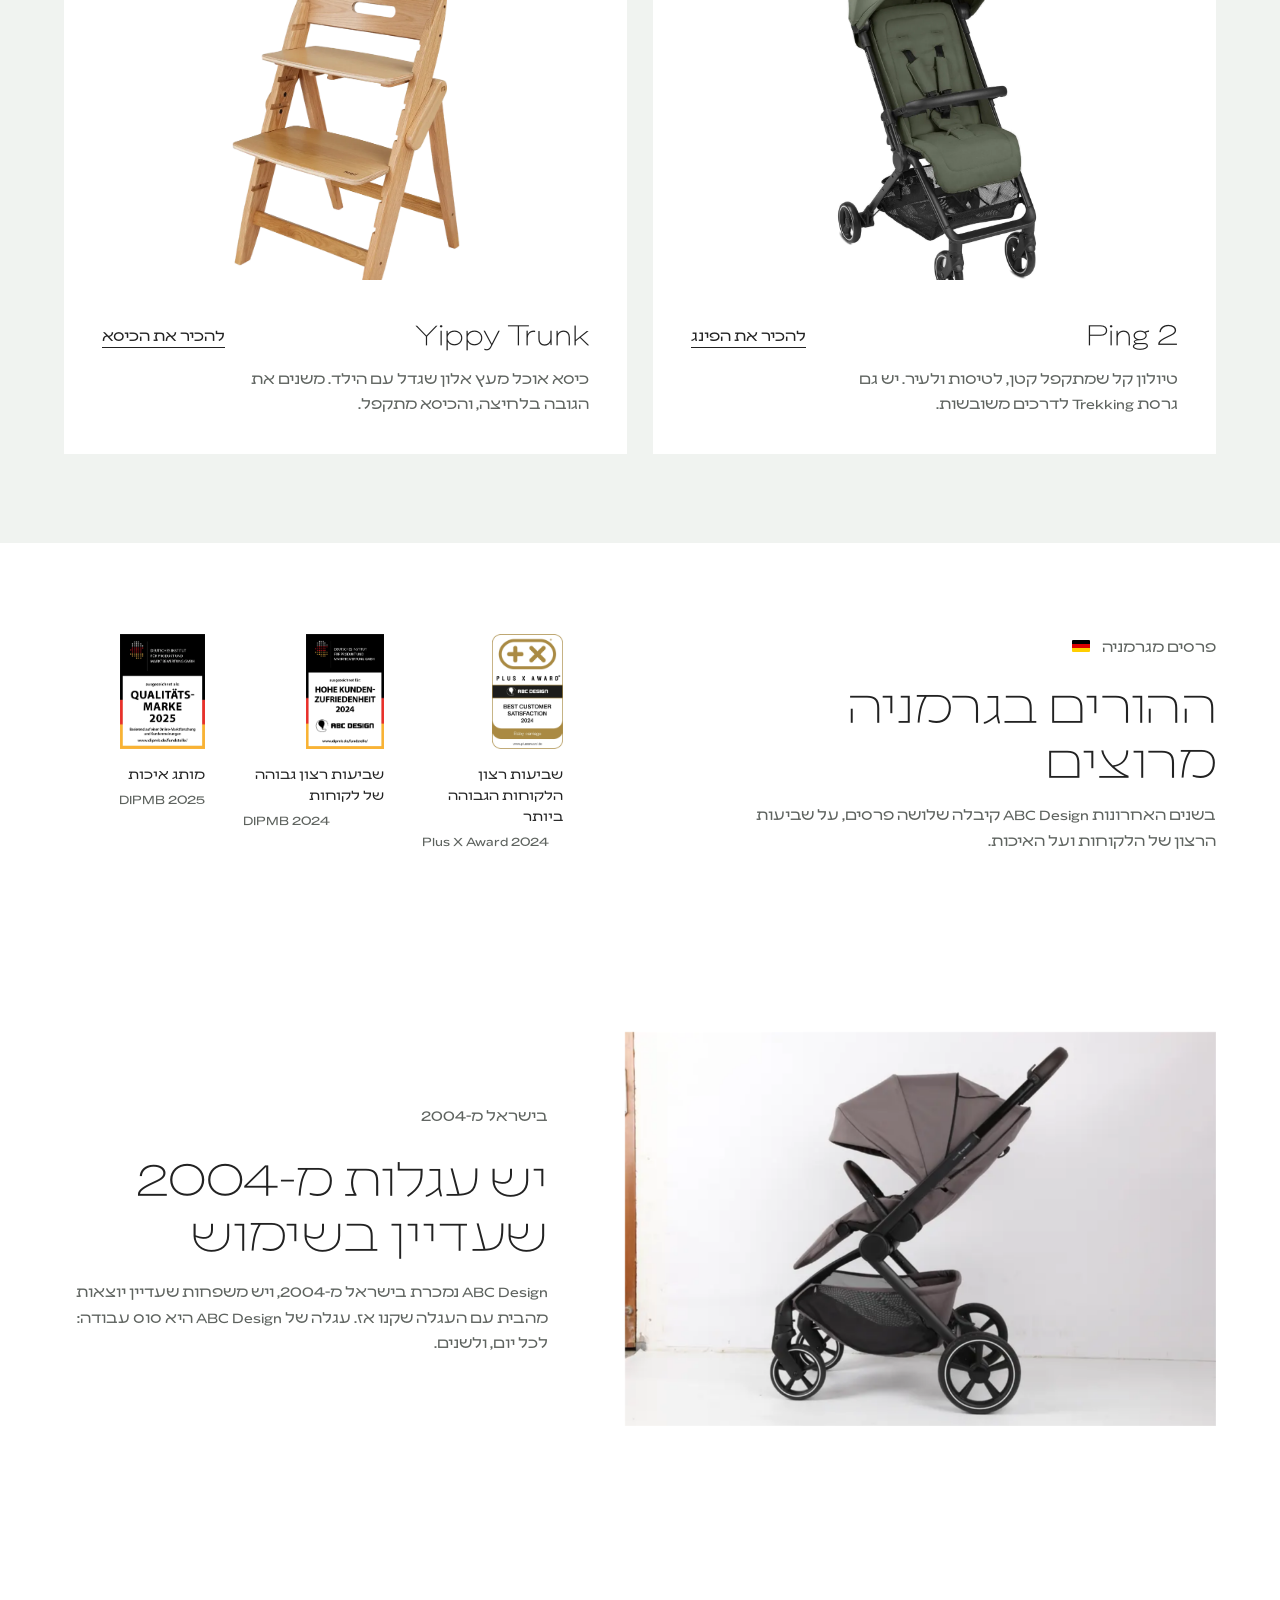
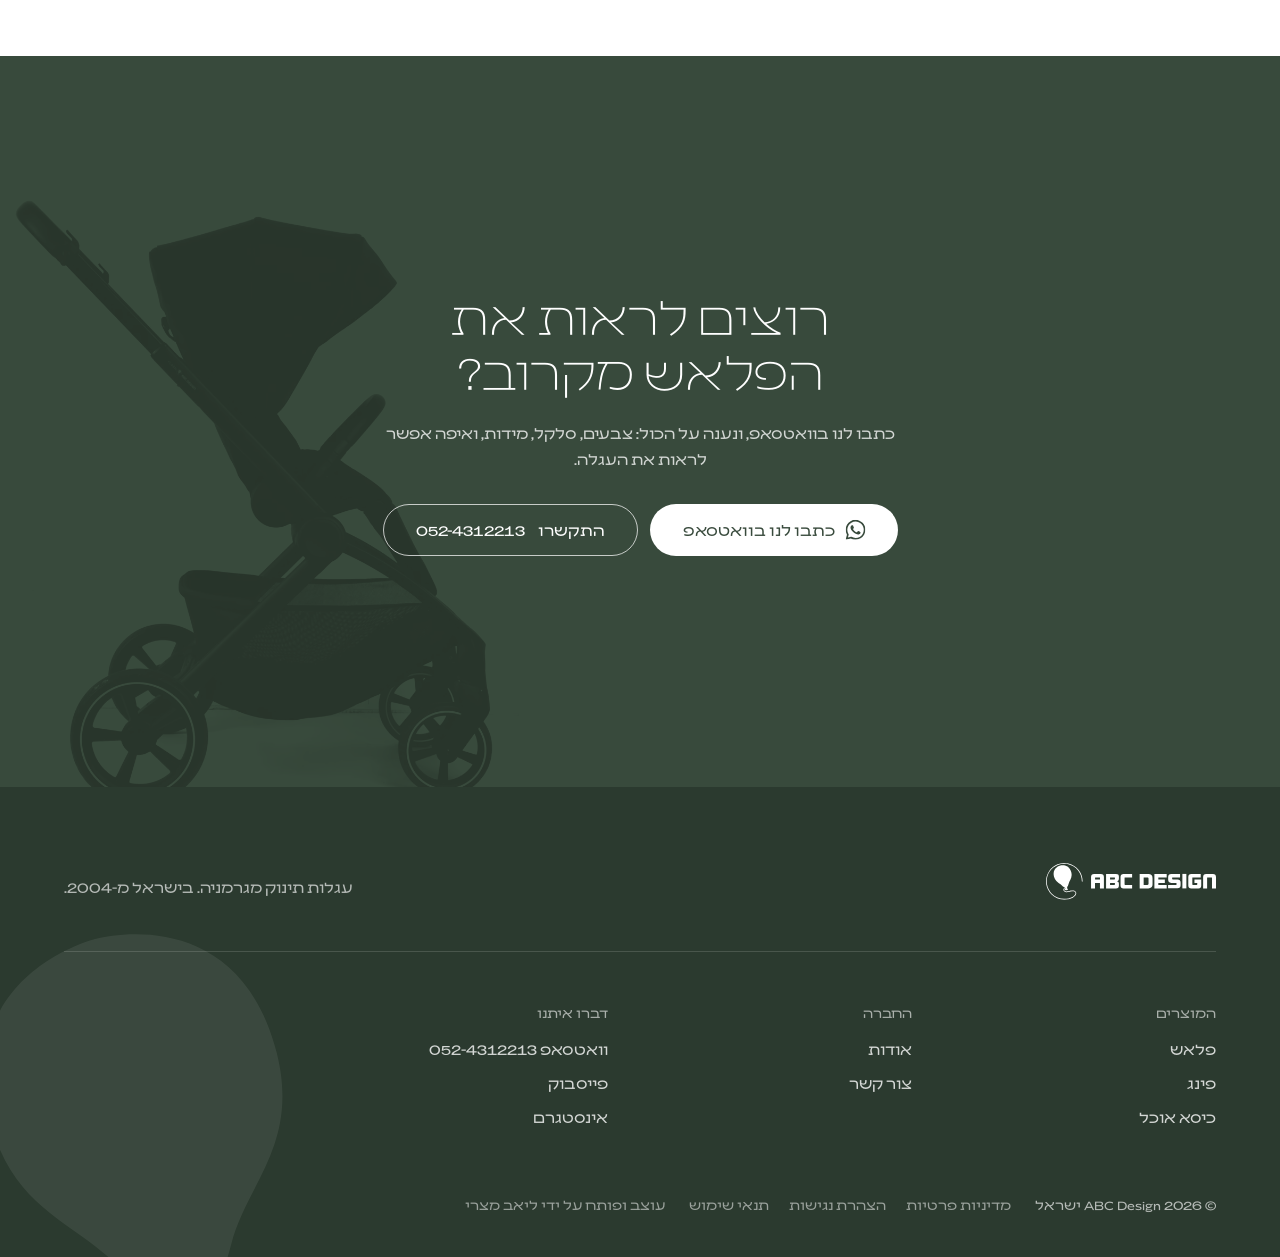
==== commit 7861d338: "Kobi's street clip on home and street photo on Flash (19.10) Co-Authored-By: Claude Opus 5.5 <norepl" ====
--- a/index.html
+++ b/index.html
@@ -9,7 +9,7 @@
 <link rel="preload" href="fonts/Leon-Thin.woff2" as="font" type="font/woff2" crossorigin>
 <link rel="preload" href="fonts/Leon-Regular.woff2" as="font" type="font/woff2" crossorigin>
 <link rel="preload" as="image" type="image/webp" imagesrcset="images/flash-ink-bassinet-800.webp 800w, images/flash-ink-bassinet.webp 1068w" imagesizes="(max-width: 1023px) 70vw, 40vw" fetchpriority="high">
-<link rel="stylesheet" href="css/site.css?v=31">
+<link rel="stylesheet" href="css/site.css?v=33">
 <script>document.documentElement.classList.add("js");if(matchMedia("(prefers-reduced-motion: no-preference)").matches)document.documentElement.classList.add("open-anim");</script>
 </head>
 <body>
@@ -162,6 +162,12 @@
     </div>
   </section>
 
+  <!-- 03b · atmosphere: Kobi's street clip (19.10), the Flash in Falcon out in the city. Muted loop, pause button -->
+  <section class="scene" aria-label="הפלאש בעיר">
+    <figure class="scene-media reveal"><div class="scene-frame"><video class="vid" src="media/home-city.mp4" poster="media/home-city.webp" width="854" height="480" muted loop playsinline preload="none" aria-label="אישה מטיילת עם הפלאש בצבע Falcon ברחוב עירוני, כשהאמבטיה על העגלה"></video><button class="vid-tg" type="button" aria-label="עצירת הסרטון" aria-pressed="false"><span aria-hidden="true"></span></button></div>
+      <figcaption>הפלאש בצבע <span class="lat">Falcon</span>, בדרך לקפה.</figcaption></figure>
+  </section>
+
   <!-- 04 · more from the family, C9 floating layers + MV:g12 (depth parallax) -->
   <section class="family" aria-labelledby="fm-title">
     <header class="sec-head reveal">
--- a/css/site.css
+++ b/css/site.css
@@ -855,3 +855,12 @@
 .vid-tg span { width: 12px; height: 14px; border-inline: 4px solid currentColor; }   /* pause: two bars */
 .vid-tg[aria-pressed="true"] span { width: 0; height: 0; border-inline: 0; border-block: 8px solid transparent; border-inline-start: 13px solid currentColor; margin-inline-start: 4px; transform: scaleX(-1); }   /* play: a triangle pointing right in RTL */
 .seat-text p.se-note { color: var(--ink); }
+
+/* ---------- atmosphere scene (Kobi's street clip and photo, 19.10): home after then-and-now, Flash before the colours.
+   The clip is 854 wide, so the frame stops at 1280 and never stretches it across a 2560 screen ---------- */
+.scene { padding: var(--sec) var(--gutter); background: var(--paper); }
+.scene-media { max-width: 1280px; margin: 0 auto; }
+.scene-frame { position: relative; }
+.scene-media .vid, .scene-media img { display: block; width: 100%; height: auto; aspect-ratio: 16 / 9; object-fit: cover; object-position: 50% 30%; background: var(--surface); }
+.scene-media figcaption { margin-top: 14px; font-size: var(--fs-small, .9rem); color: var(--muted, #555); }
+@media (max-width: 767px) { .scene { padding-inline: 0; } .scene-media figcaption { padding-inline: var(--gutter); } .scene-media img { aspect-ratio: 3 / 2; } }   /* the clip stays 16:9 on the phone: a taller crop cuts the mother out of the frame */
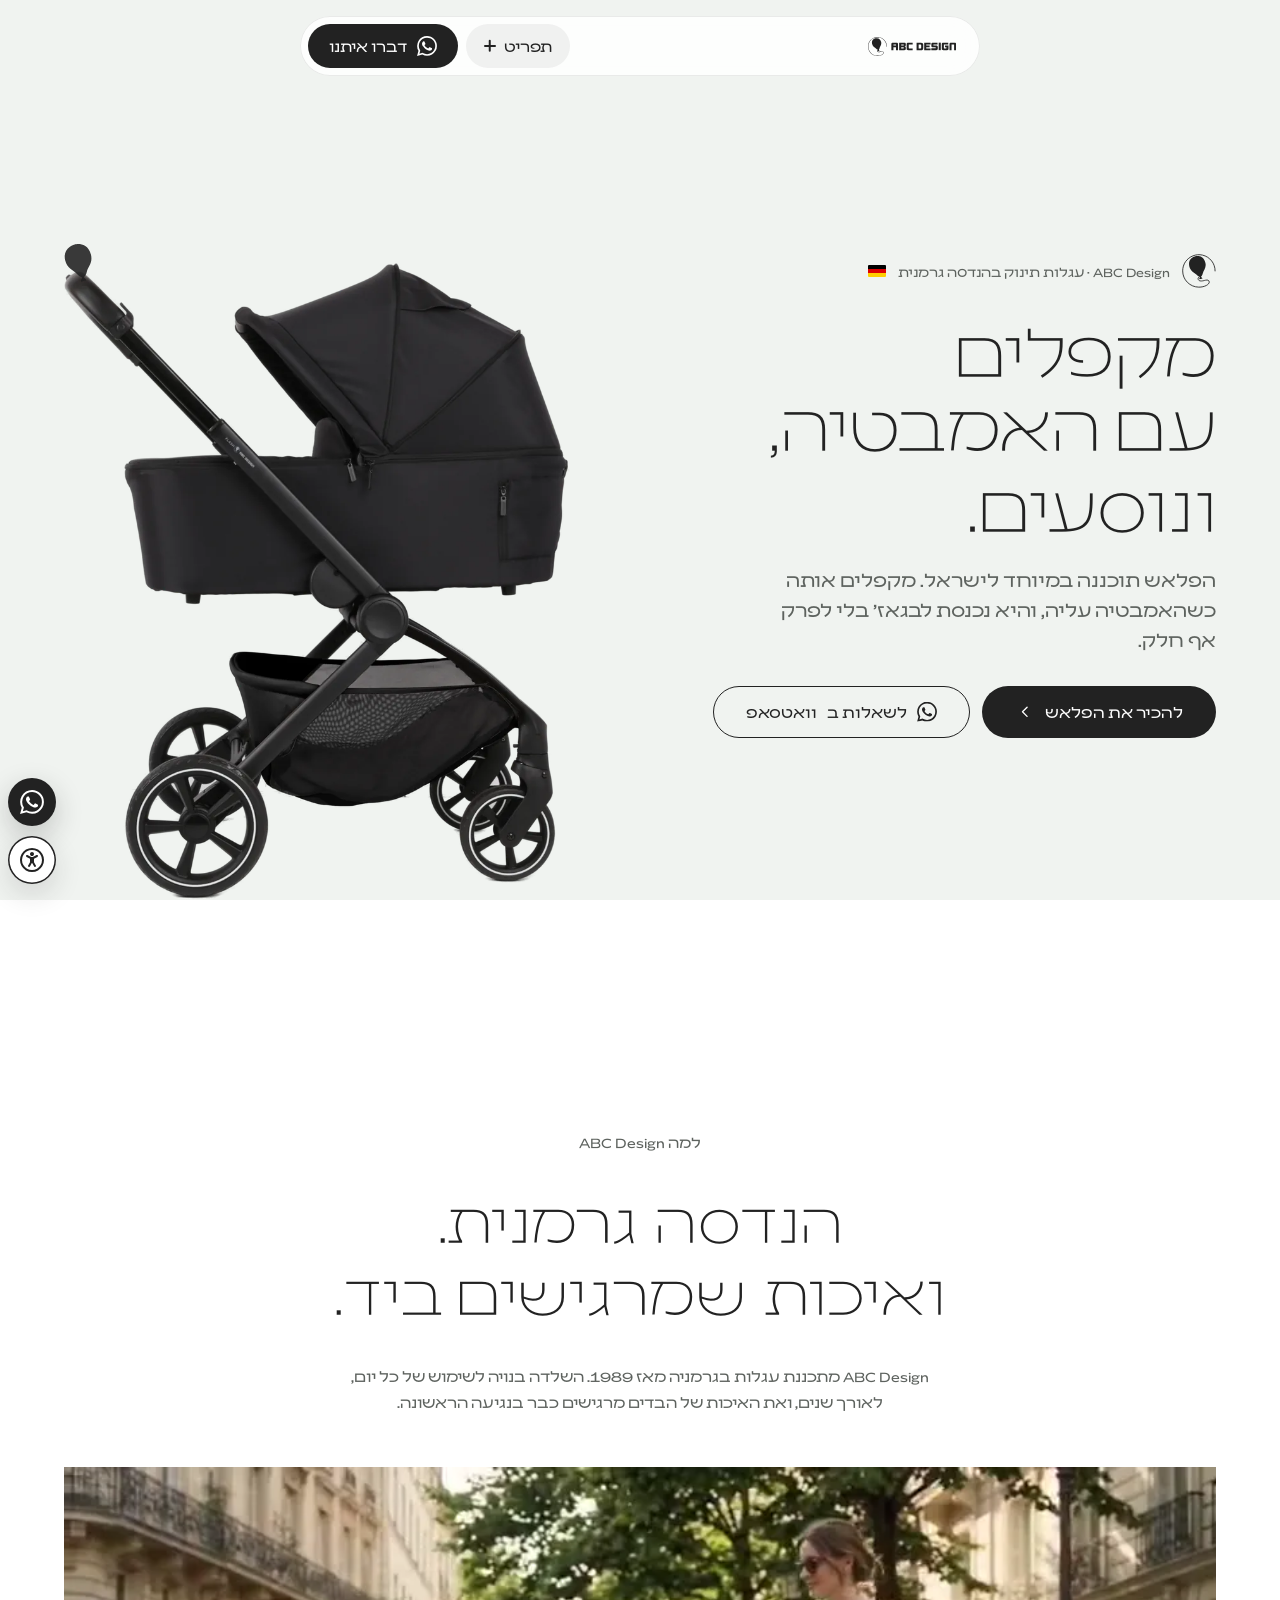
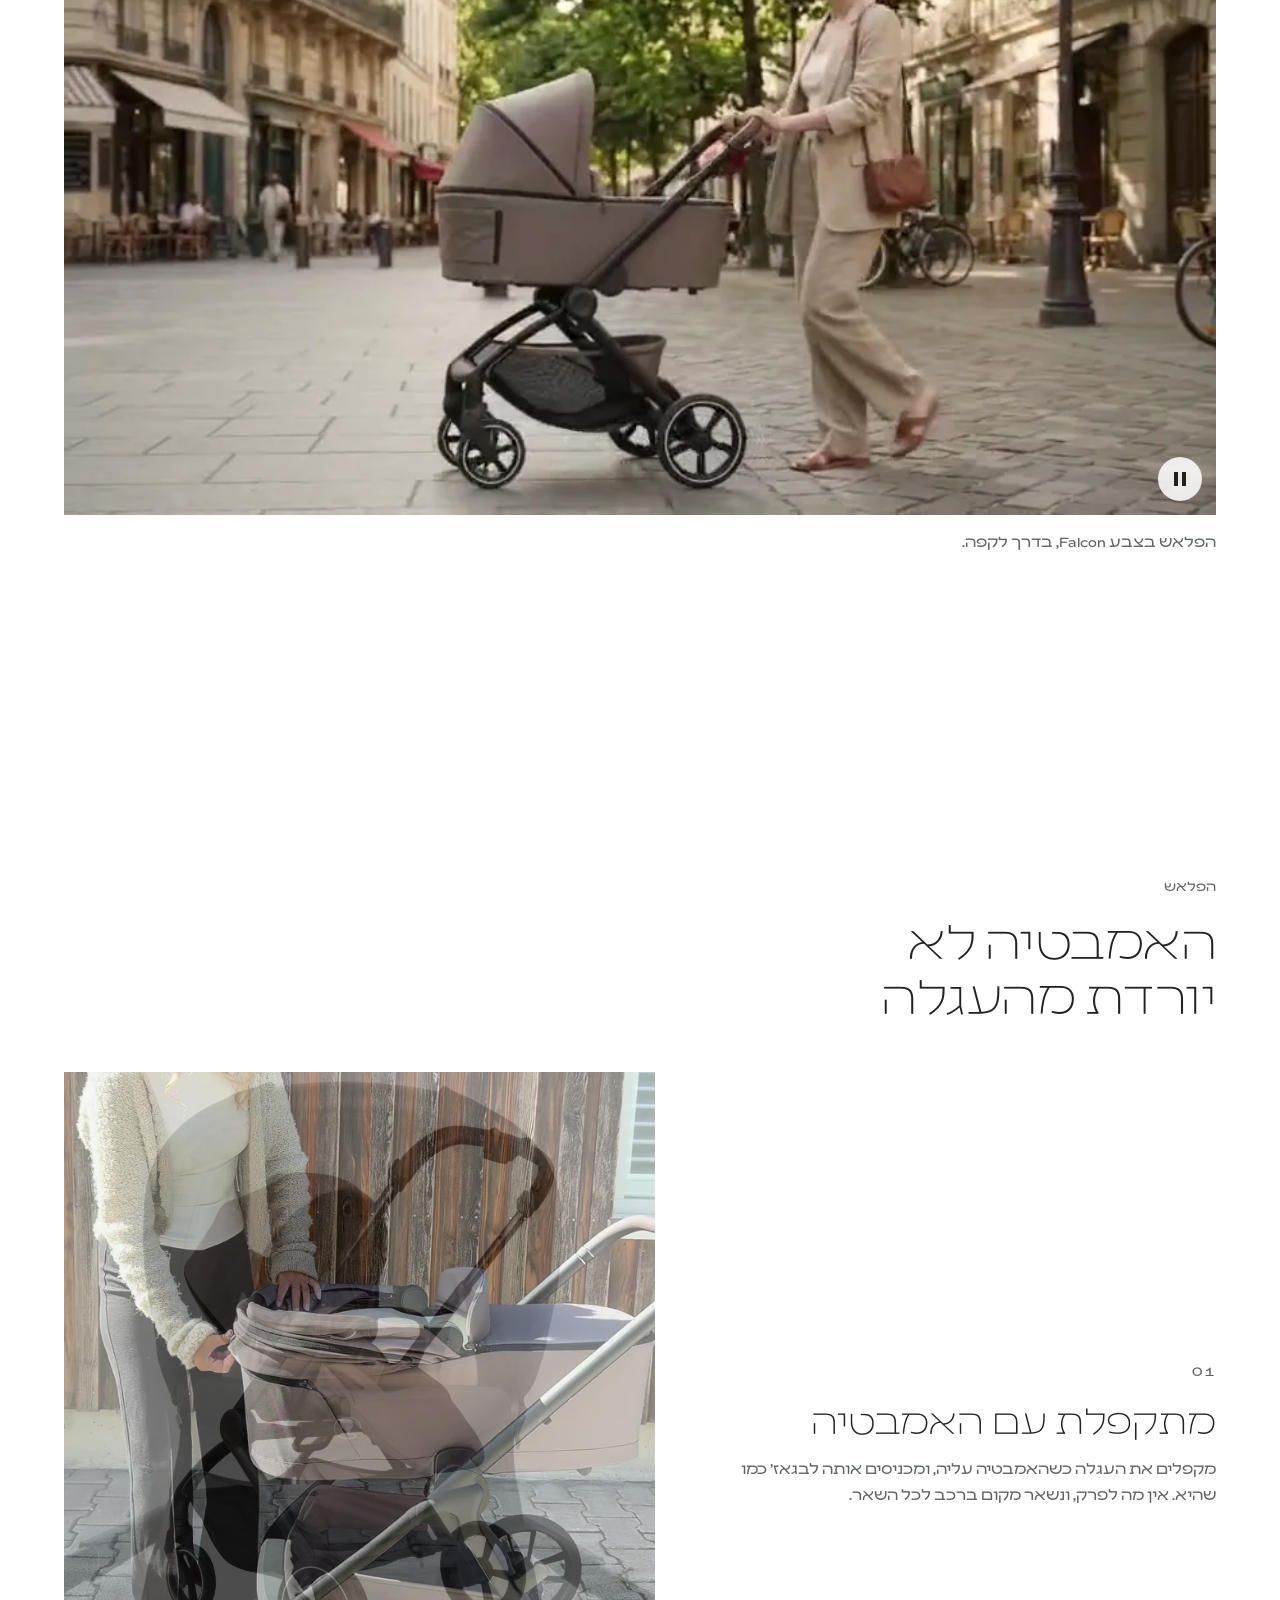
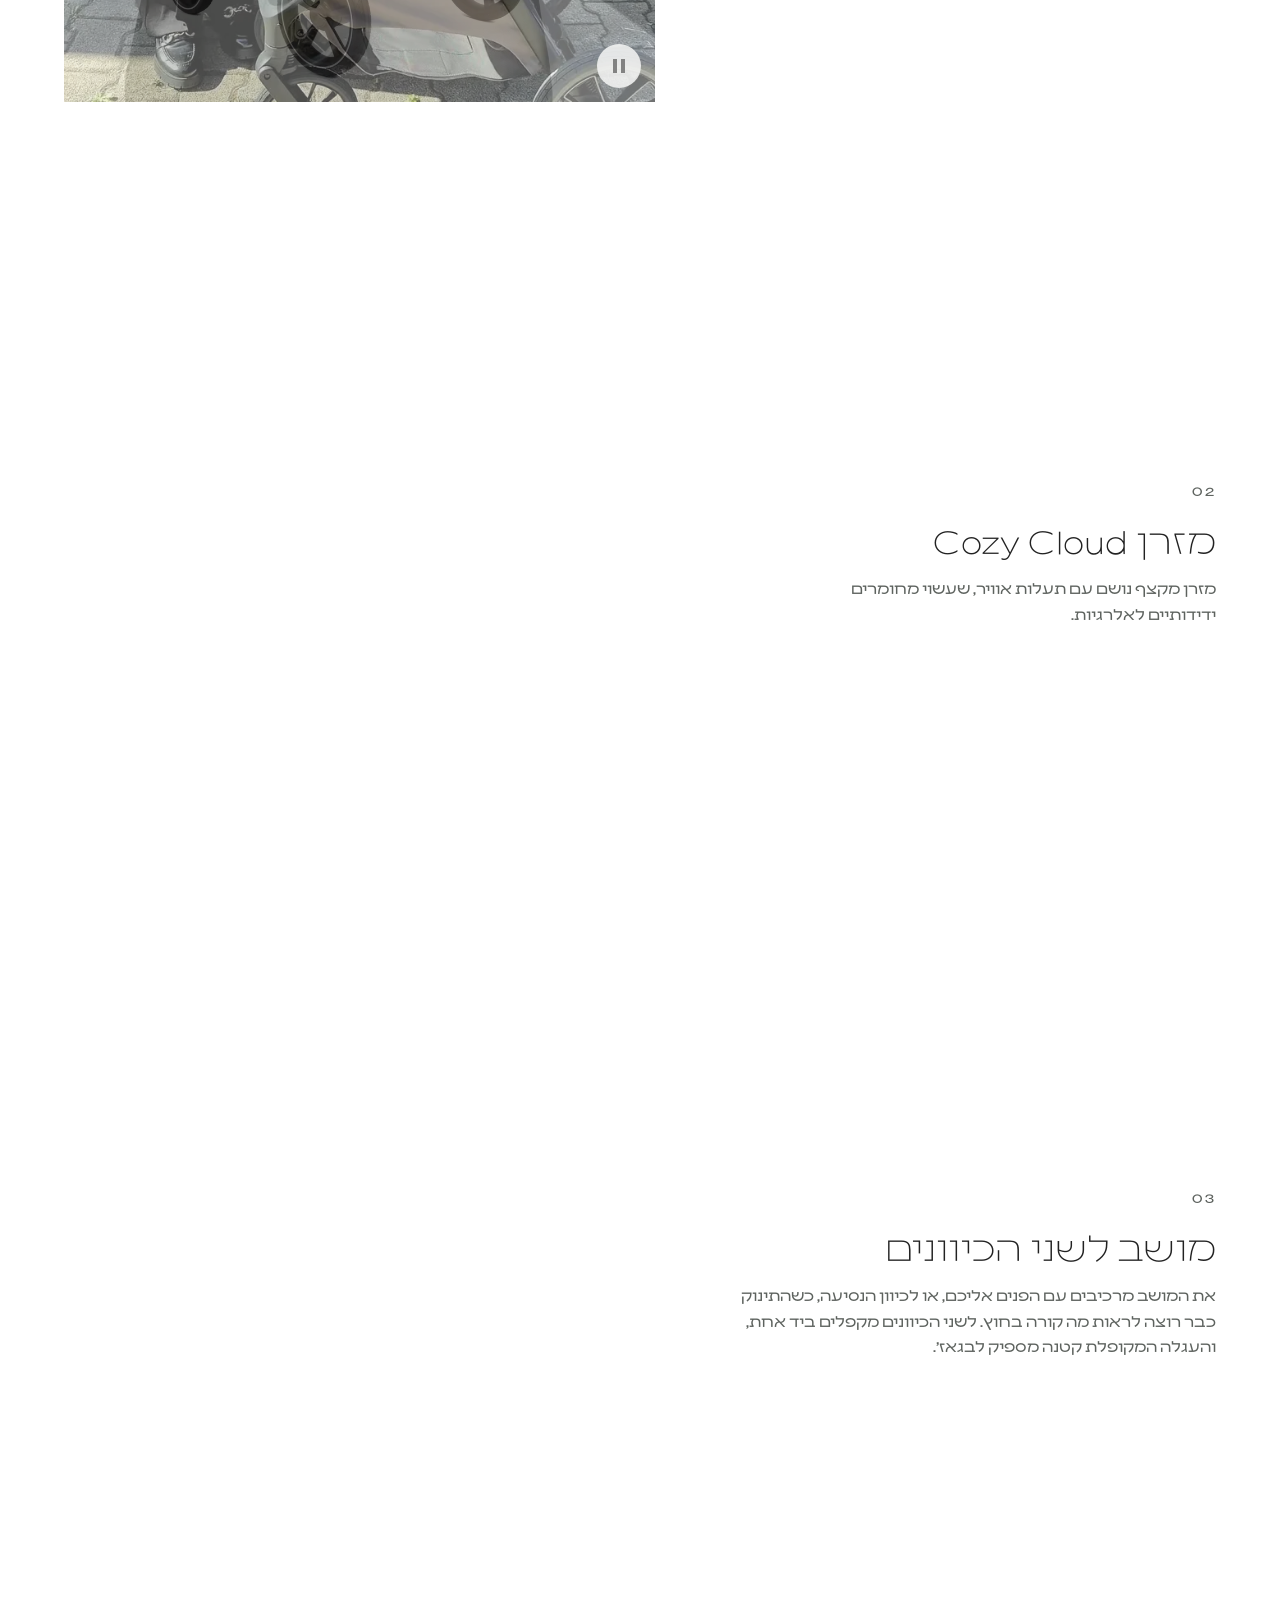
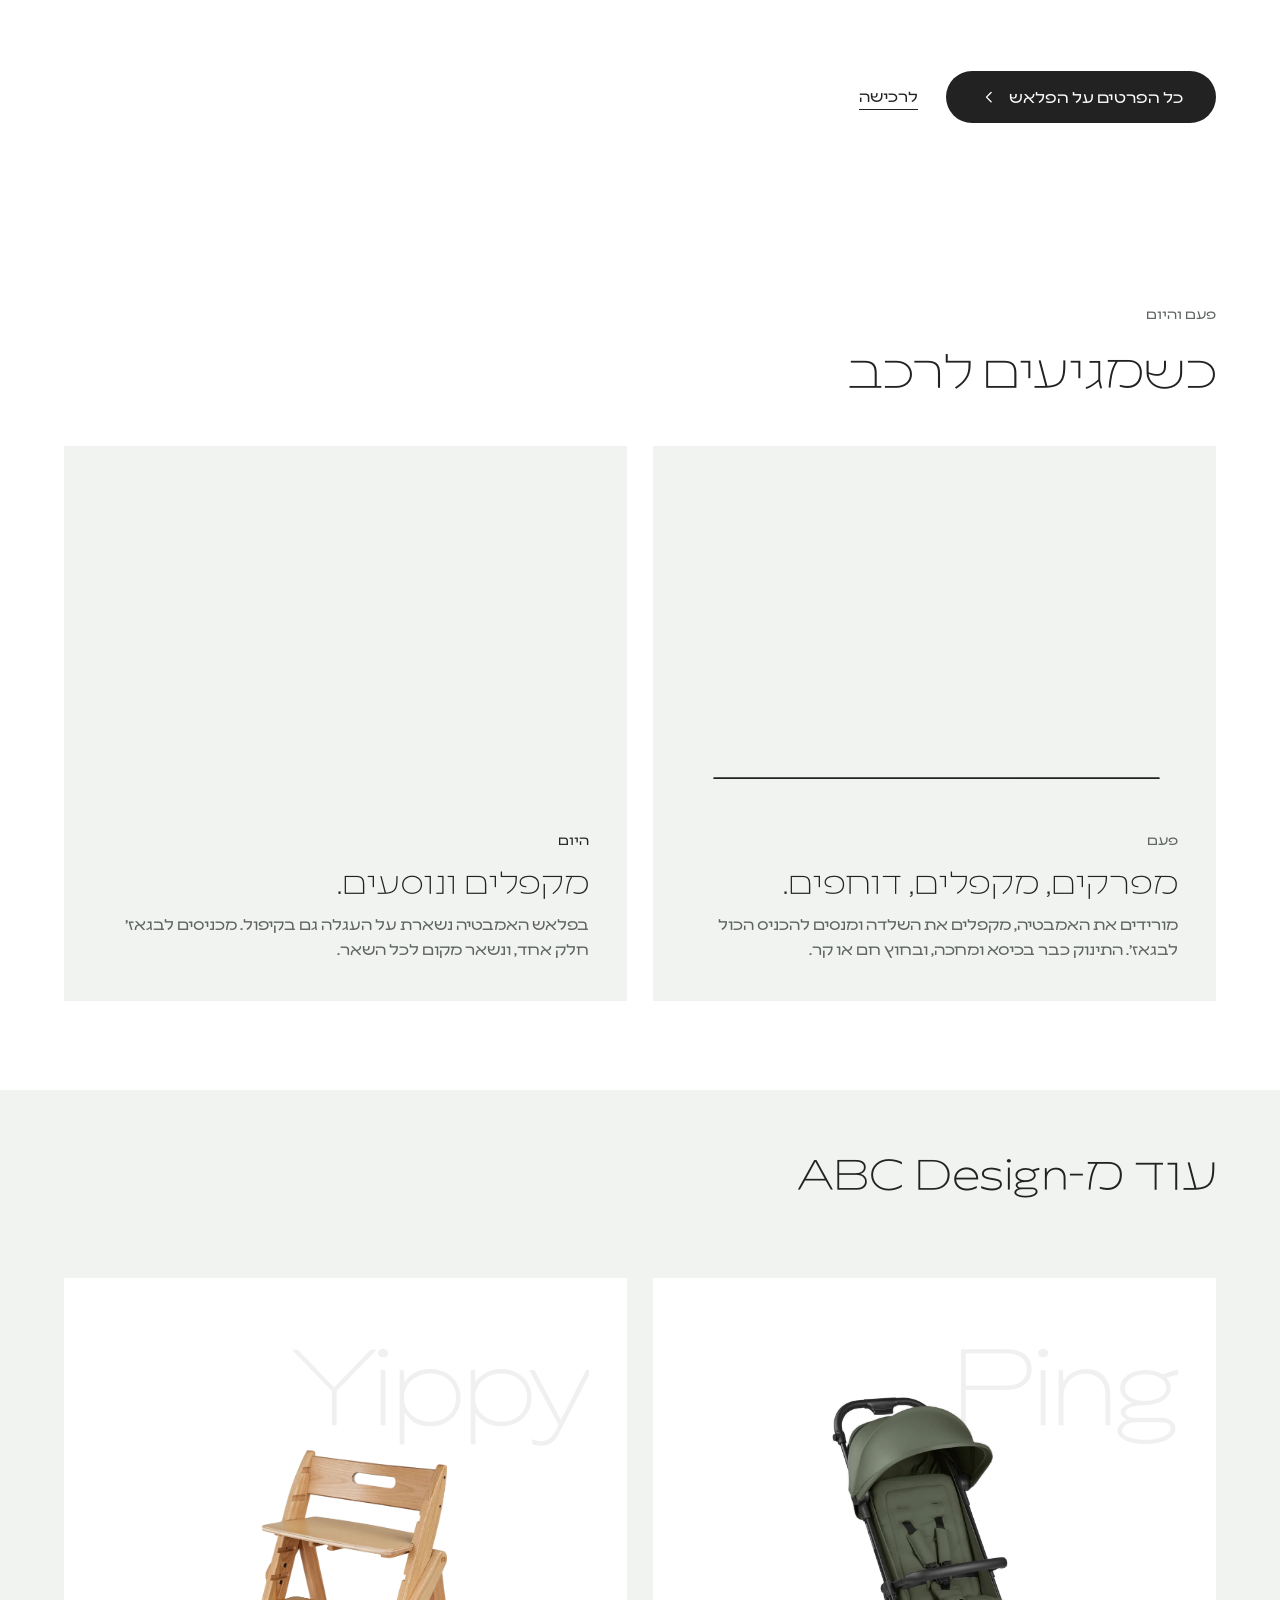
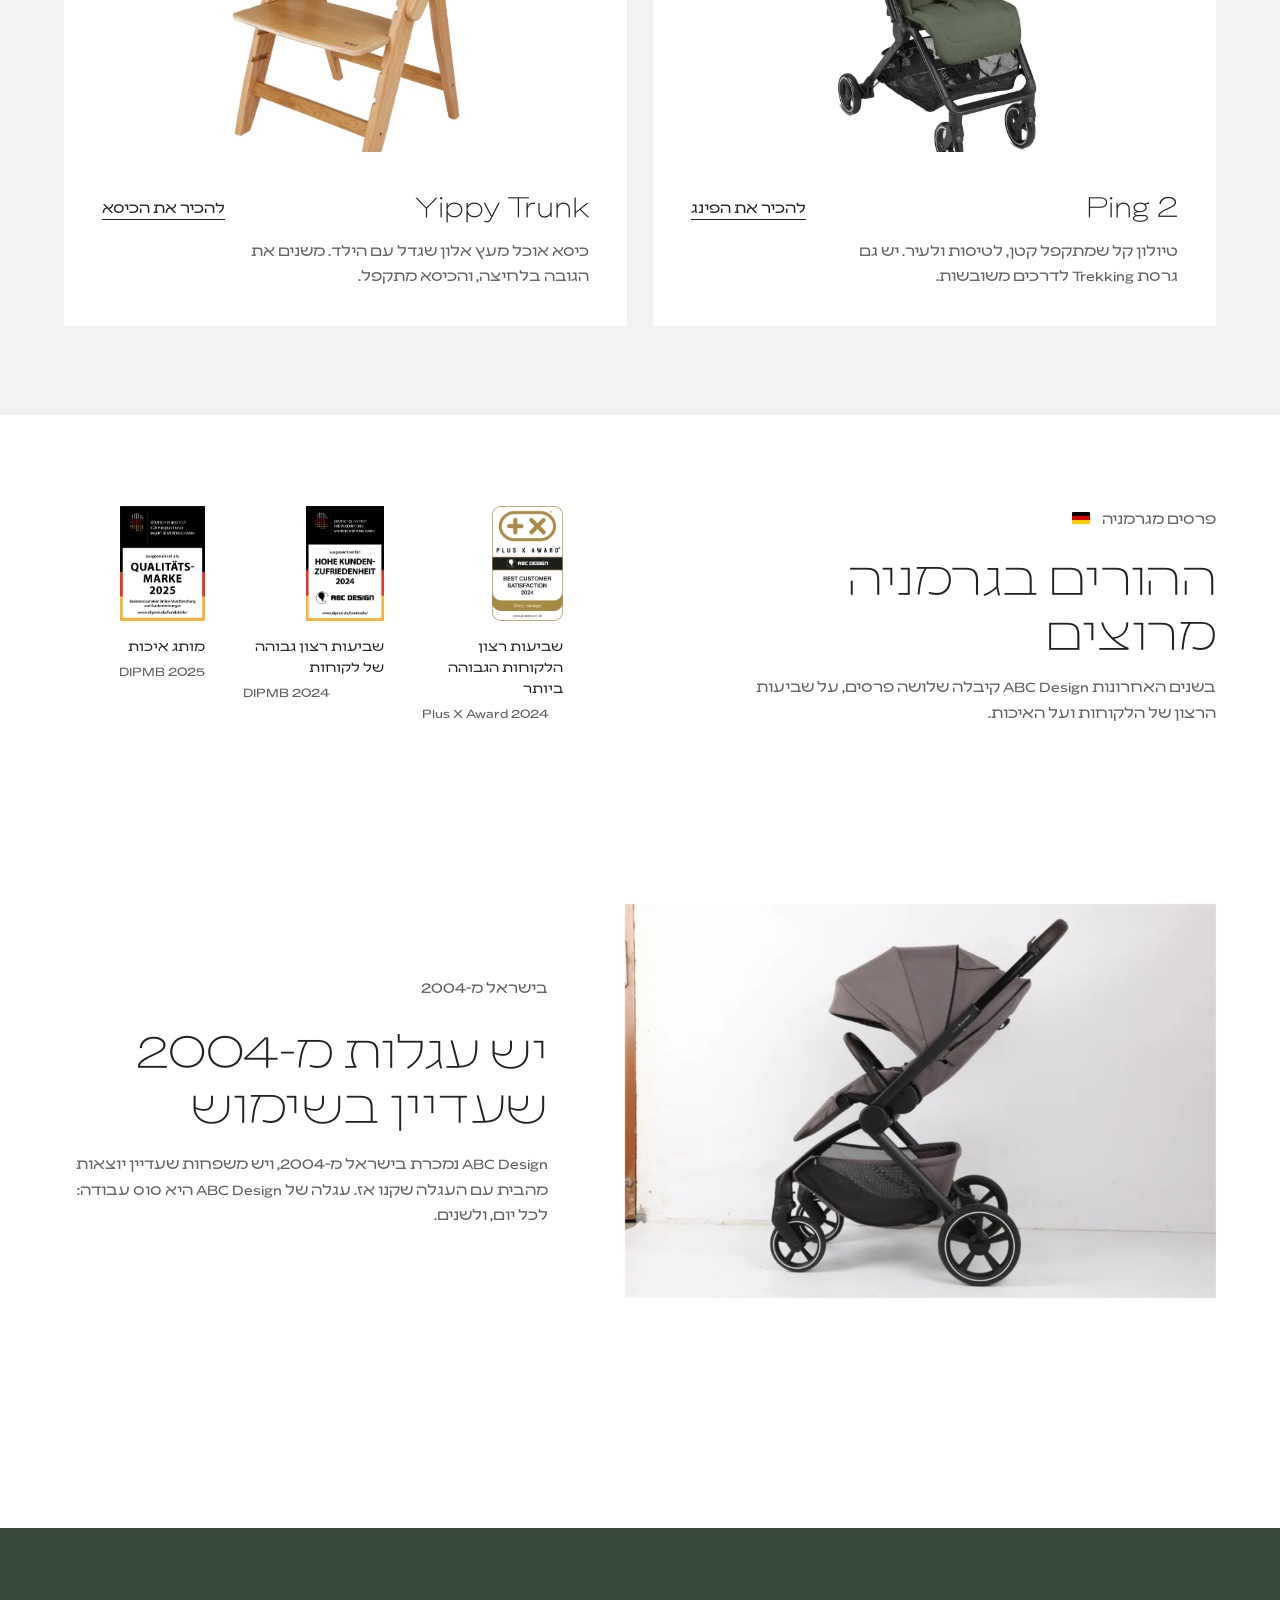
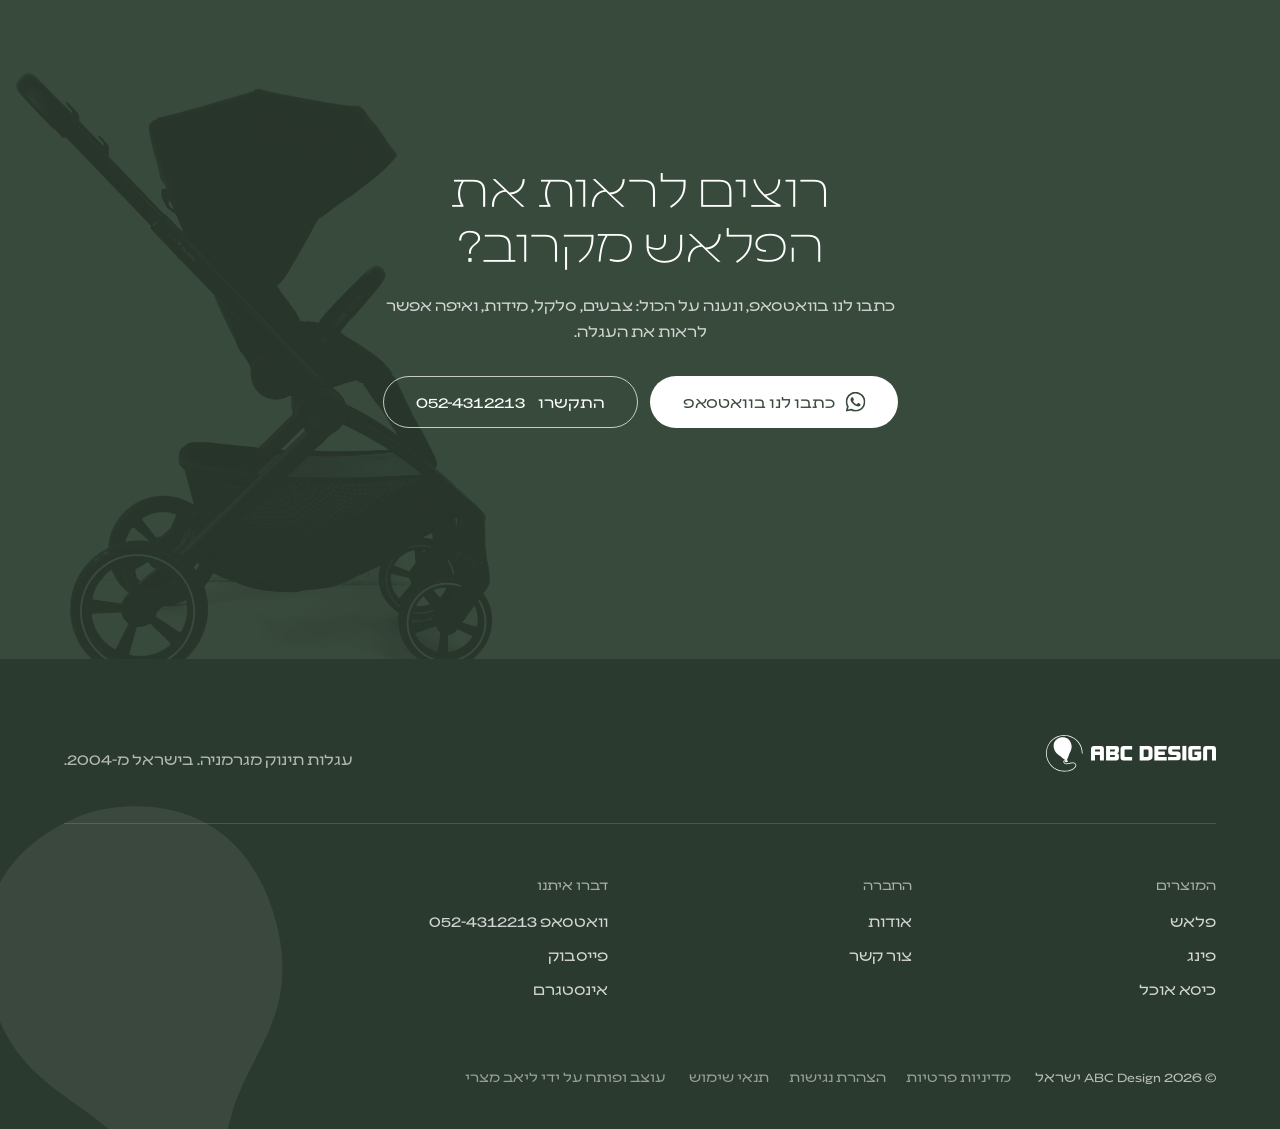
==== commit 270f0b10: "Kobi's third round: Flash features, clip in the brand section (19.10) Co-Authored-By: Claude Opus 5." ====
--- a/index.html
+++ b/index.html
@@ -9,7 +9,7 @@
 <link rel="preload" href="fonts/Leon-Thin.woff2" as="font" type="font/woff2" crossorigin>
 <link rel="preload" href="fonts/Leon-Regular.woff2" as="font" type="font/woff2" crossorigin>
 <link rel="preload" as="image" type="image/webp" imagesrcset="images/flash-ink-bassinet-800.webp 800w, images/flash-ink-bassinet.webp 1068w" imagesizes="(max-width: 1023px) 70vw, 40vw" fetchpriority="high">
-<link rel="stylesheet" href="css/site.css?v=33">
+<link rel="stylesheet" href="css/site.css?v=34">
 <script>document.documentElement.classList.add("js");if(matchMedia("(prefers-reduced-motion: no-preference)").matches)document.documentElement.classList.add("open-anim");</script>
 </head>
 <body>
@@ -83,6 +83,9 @@
       </h2>
       <p class="mbt-cap reveal">ABC Design מתכננת עגלות בגרמניה מאז 1989. השלדה בנויה לשימוש של כל יום, לאורך שנים, ואת האיכות של הבדים מרגישים כבר בנגיעה הראשונה.</p>
     </div>
+    <!-- Kobi K17 (19.10): the section looked empty once the two small photos left, so his street clip lives here -->
+    <figure class="scene-media mbt-media reveal" style="--i:1"><div class="scene-frame"><video class="vid" src="media/home-city.mp4" poster="media/home-city.webp" width="854" height="480" muted loop playsinline preload="none" aria-label="אישה מטיילת עם הפלאש בצבע Falcon ברחוב עירוני, כשהאמבטיה על העגלה"></video><button class="vid-tg" type="button" aria-label="עצירת הסרטון" aria-pressed="false"><span aria-hidden="true"></span></button></div>
+      <figcaption>הפלאש בצבע <span class="lat">Falcon</span>, בדרך לקפה.</figcaption></figure>
   </section>
 
   <!-- 03 · the Flash, C11 sticky split + MV:g05 (the photo changes with the text) -->
@@ -162,12 +165,6 @@
     </div>
   </section>
 
-  <!-- 03b · atmosphere: Kobi's street clip (19.10), the Flash in Falcon out in the city. Muted loop, pause button -->
-  <section class="scene" aria-label="הפלאש בעיר">
-    <figure class="scene-media reveal"><div class="scene-frame"><video class="vid" src="media/home-city.mp4" poster="media/home-city.webp" width="854" height="480" muted loop playsinline preload="none" aria-label="אישה מטיילת עם הפלאש בצבע Falcon ברחוב עירוני, כשהאמבטיה על העגלה"></video><button class="vid-tg" type="button" aria-label="עצירת הסרטון" aria-pressed="false"><span aria-hidden="true"></span></button></div>
-      <figcaption>הפלאש בצבע <span class="lat">Falcon</span>, בדרך לקפה.</figcaption></figure>
-  </section>
-
   <!-- 04 · more from the family, C9 floating layers + MV:g12 (depth parallax) -->
   <section class="family" aria-labelledby="fm-title">
     <header class="sec-head reveal">
--- a/css/site.css
+++ b/css/site.css
@@ -864,3 +864,8 @@
 .scene-media .vid, .scene-media img { display: block; width: 100%; height: auto; aspect-ratio: 16 / 9; object-fit: cover; object-position: 50% 30%; background: var(--surface); }
 .scene-media figcaption { margin-top: 14px; font-size: var(--fs-small, .9rem); color: var(--muted, #555); }
 @media (max-width: 767px) { .scene { padding-inline: 0; } .scene-media figcaption { padding-inline: var(--gutter); } .scene-media img { aspect-ratio: 3 / 2; } }   /* the clip stays 16:9 on the phone: a taller crop cuts the mother out of the frame */
+
+/* the city clip inside the home brand section (Kobi K17): below the caption, wider than the sentence's measure */
+.statement .mbt-media { max-width: 1280px; margin: clamp(40px, 4vw, 72px) auto 0; text-align: start; }
+.feats { background: var(--surface); }
+@media (max-width: 767px) { .statement .mbt-media { margin-inline: calc(var(--gutter) * -1); } }
